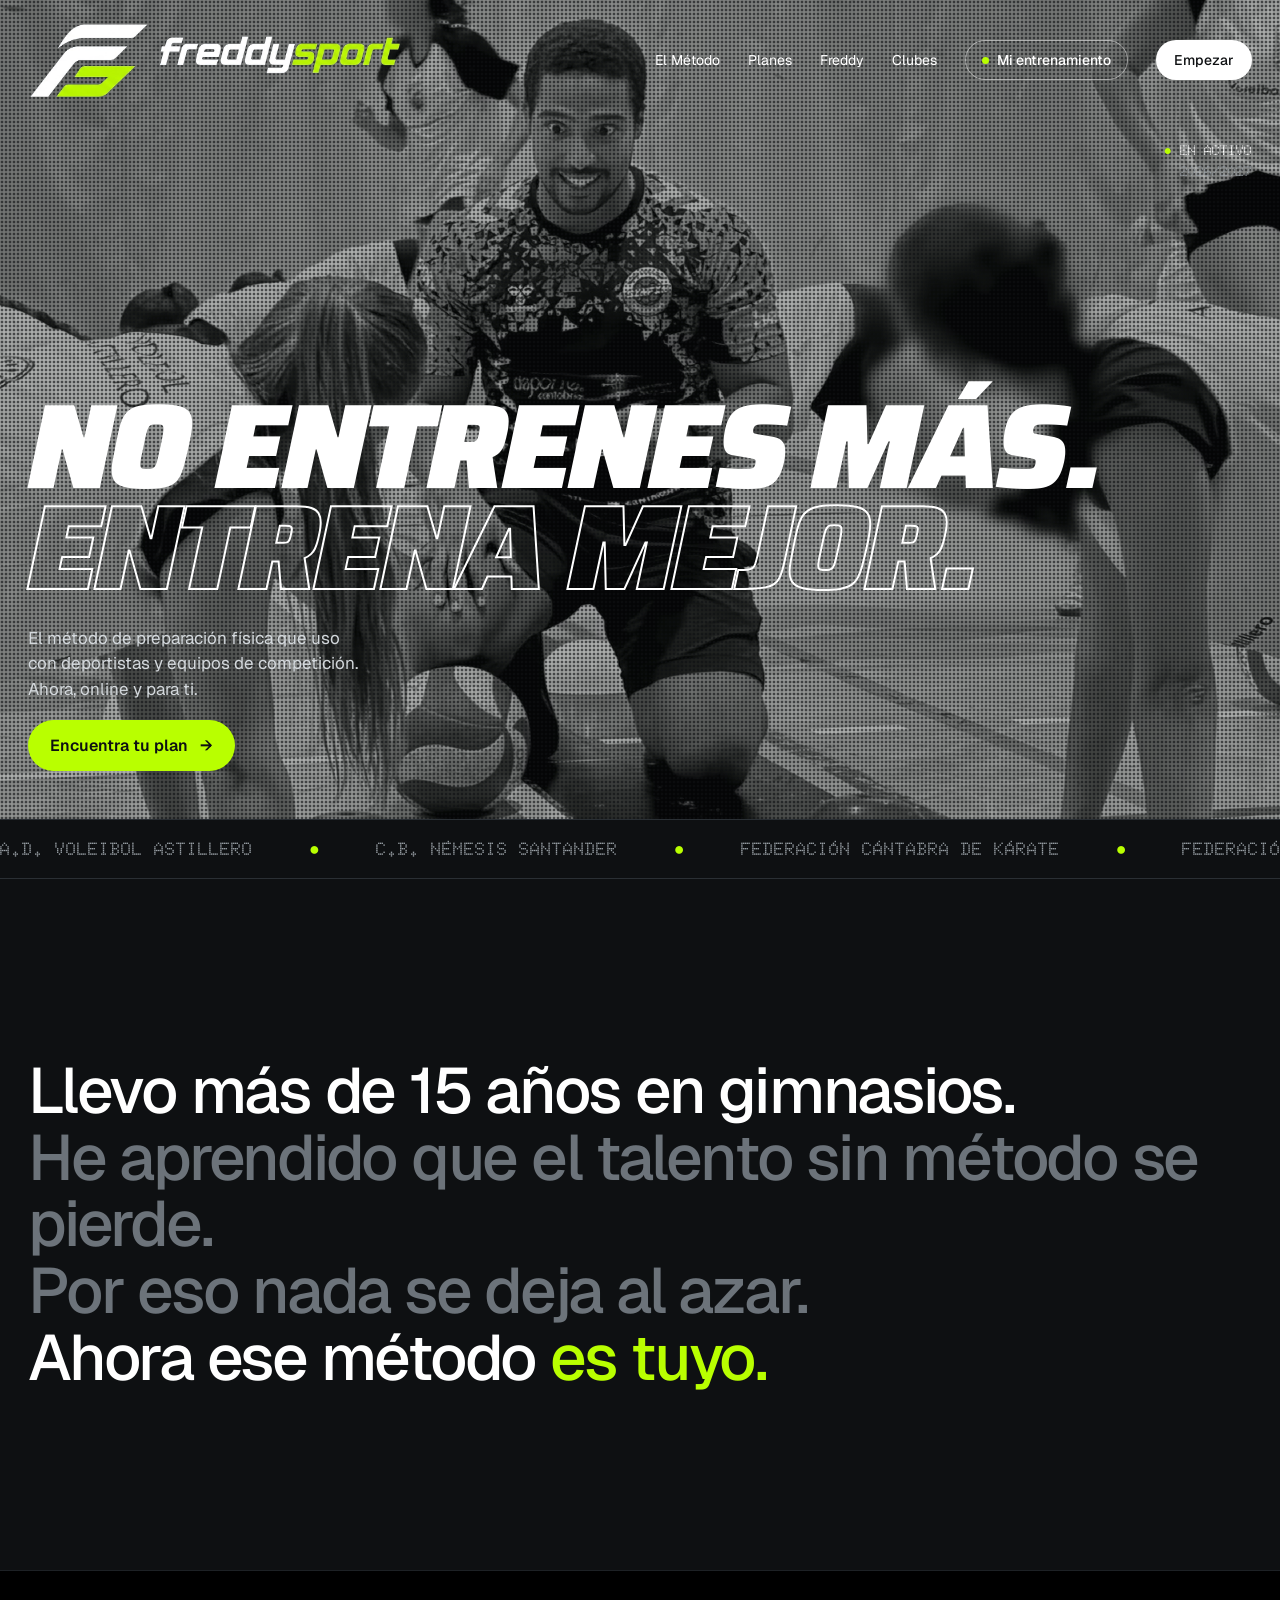
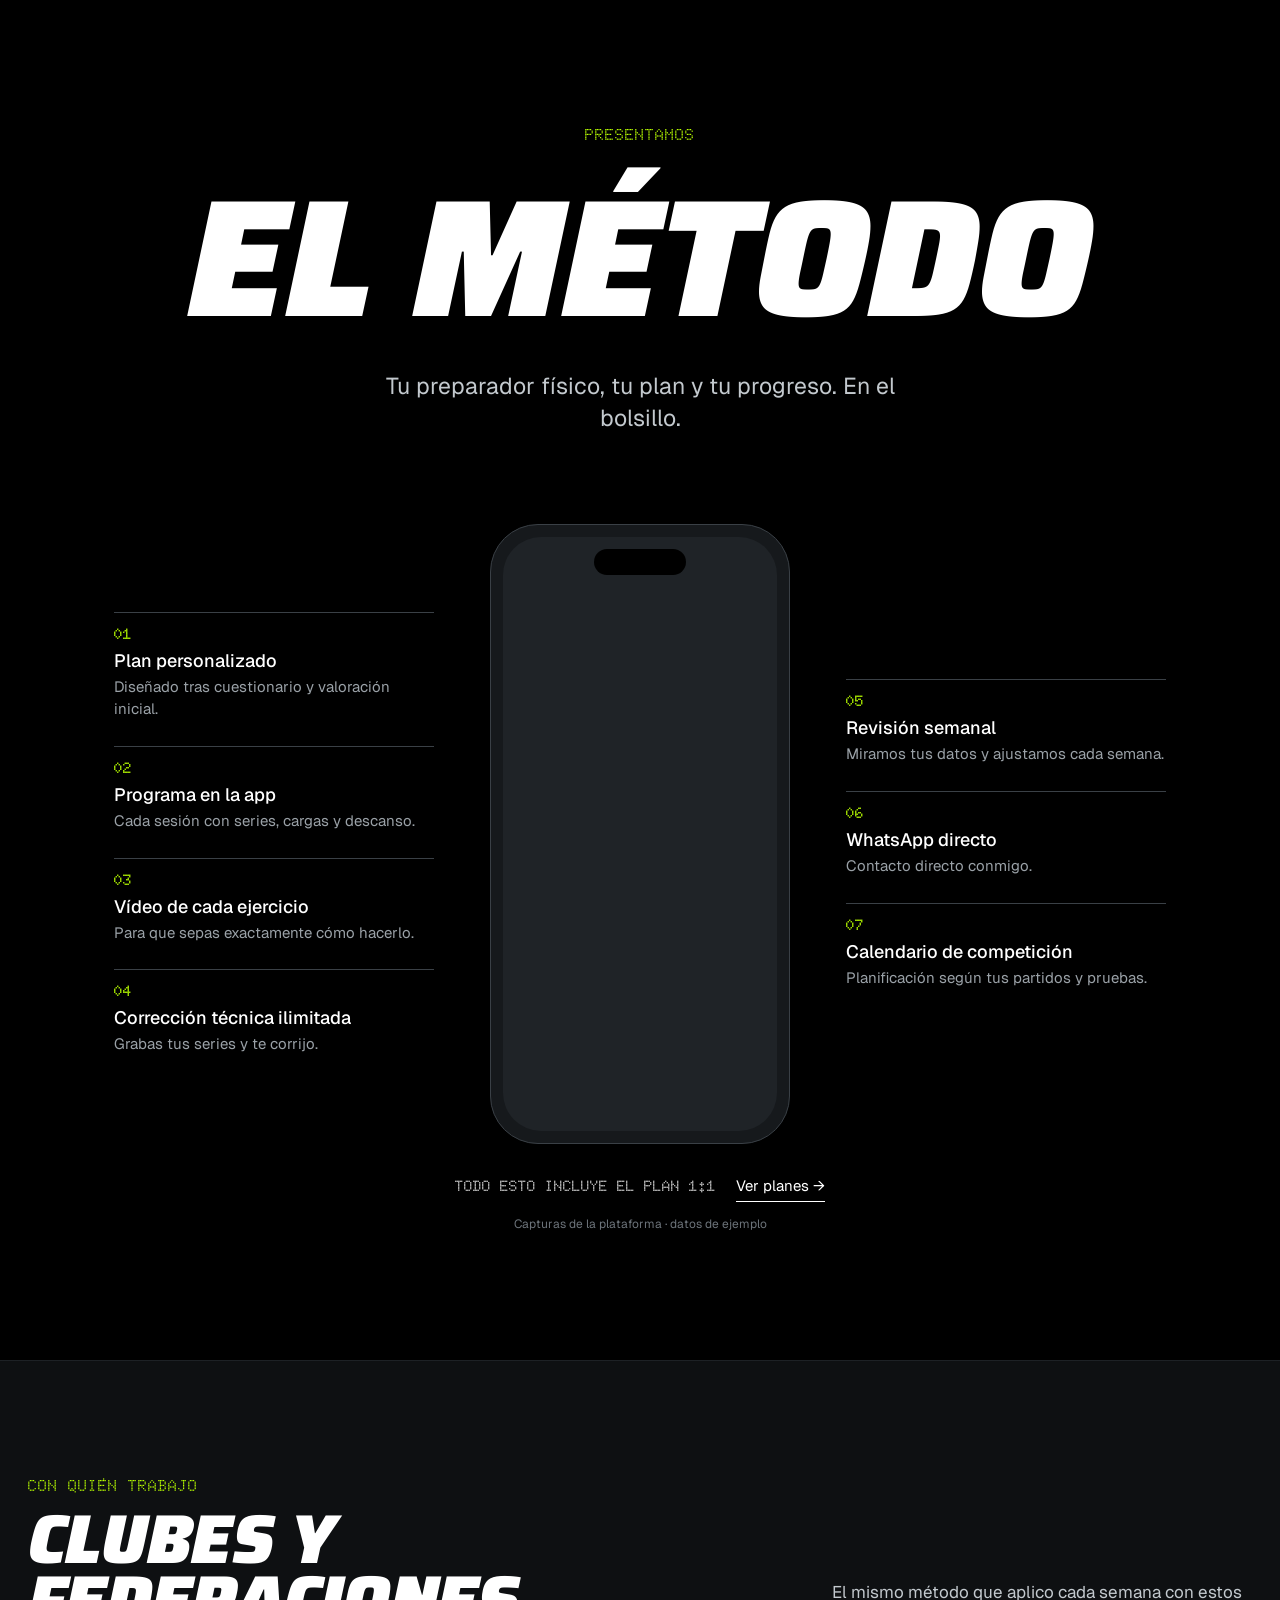
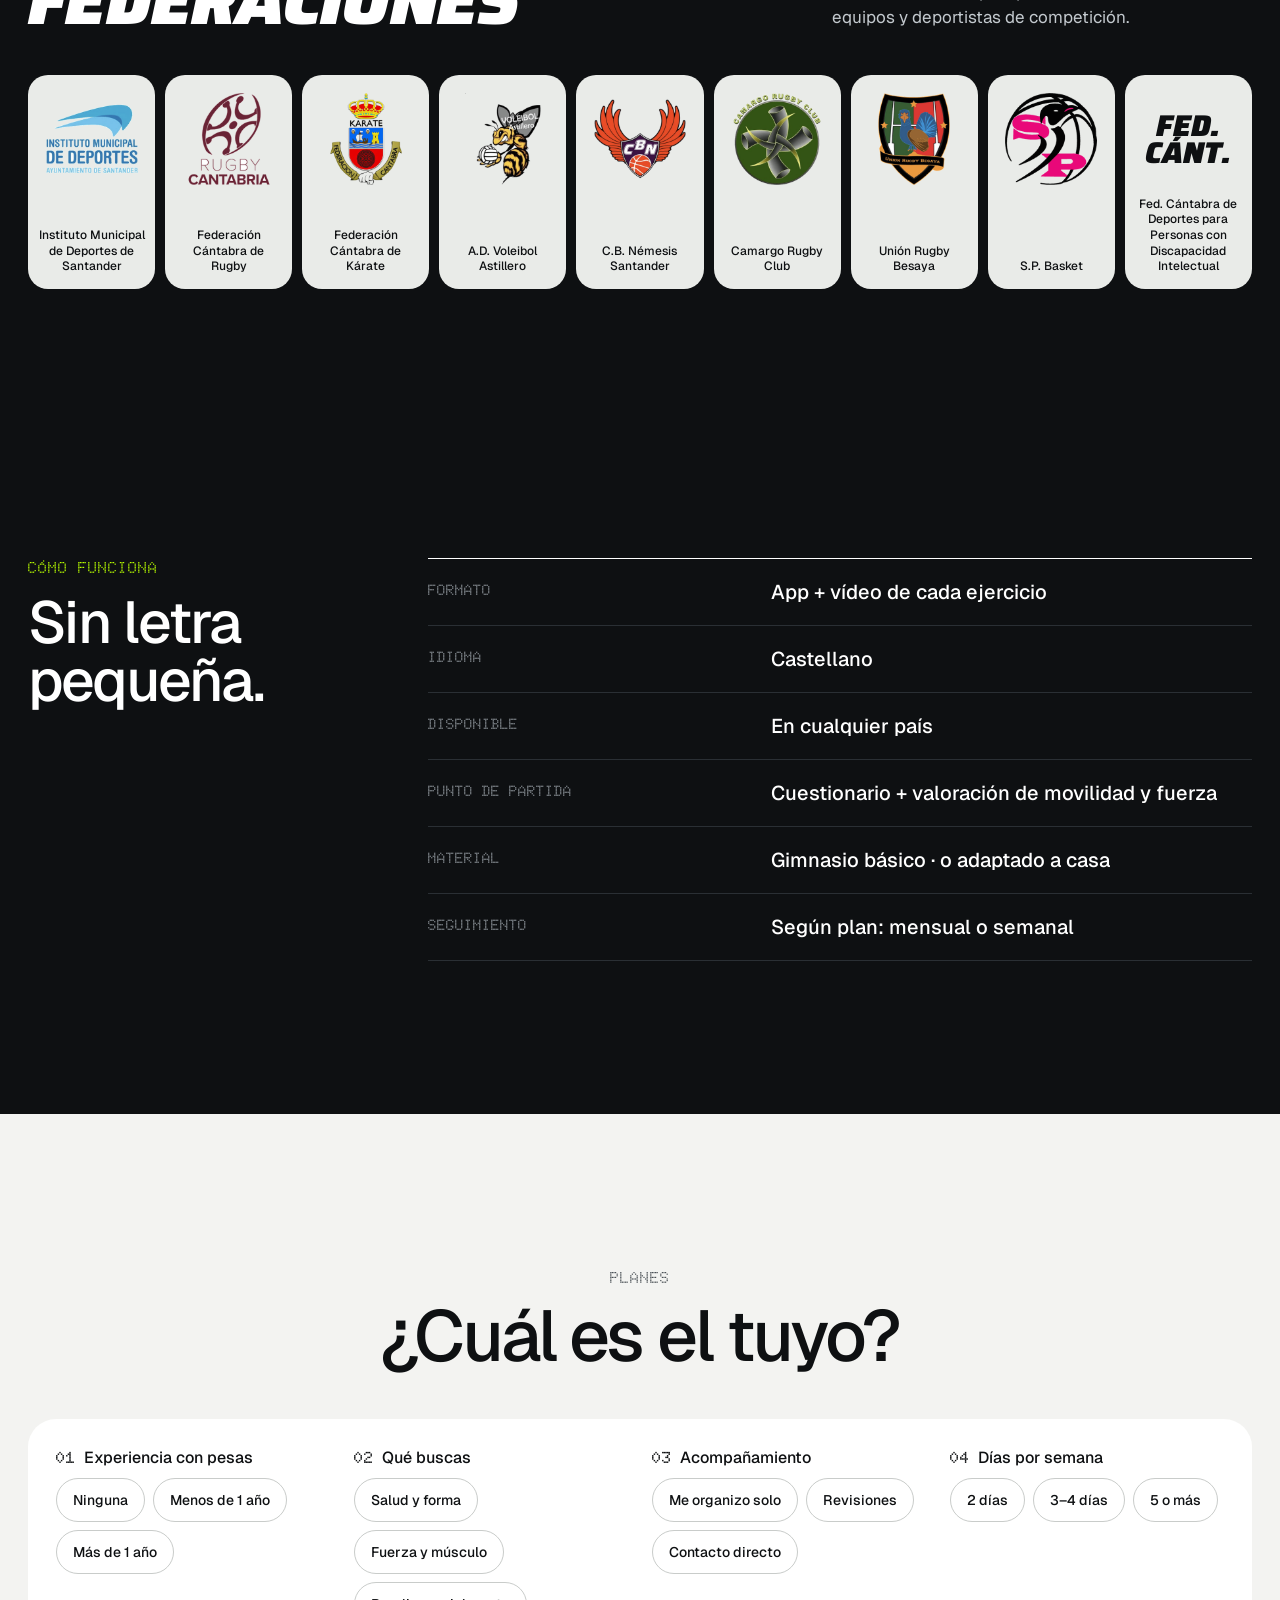
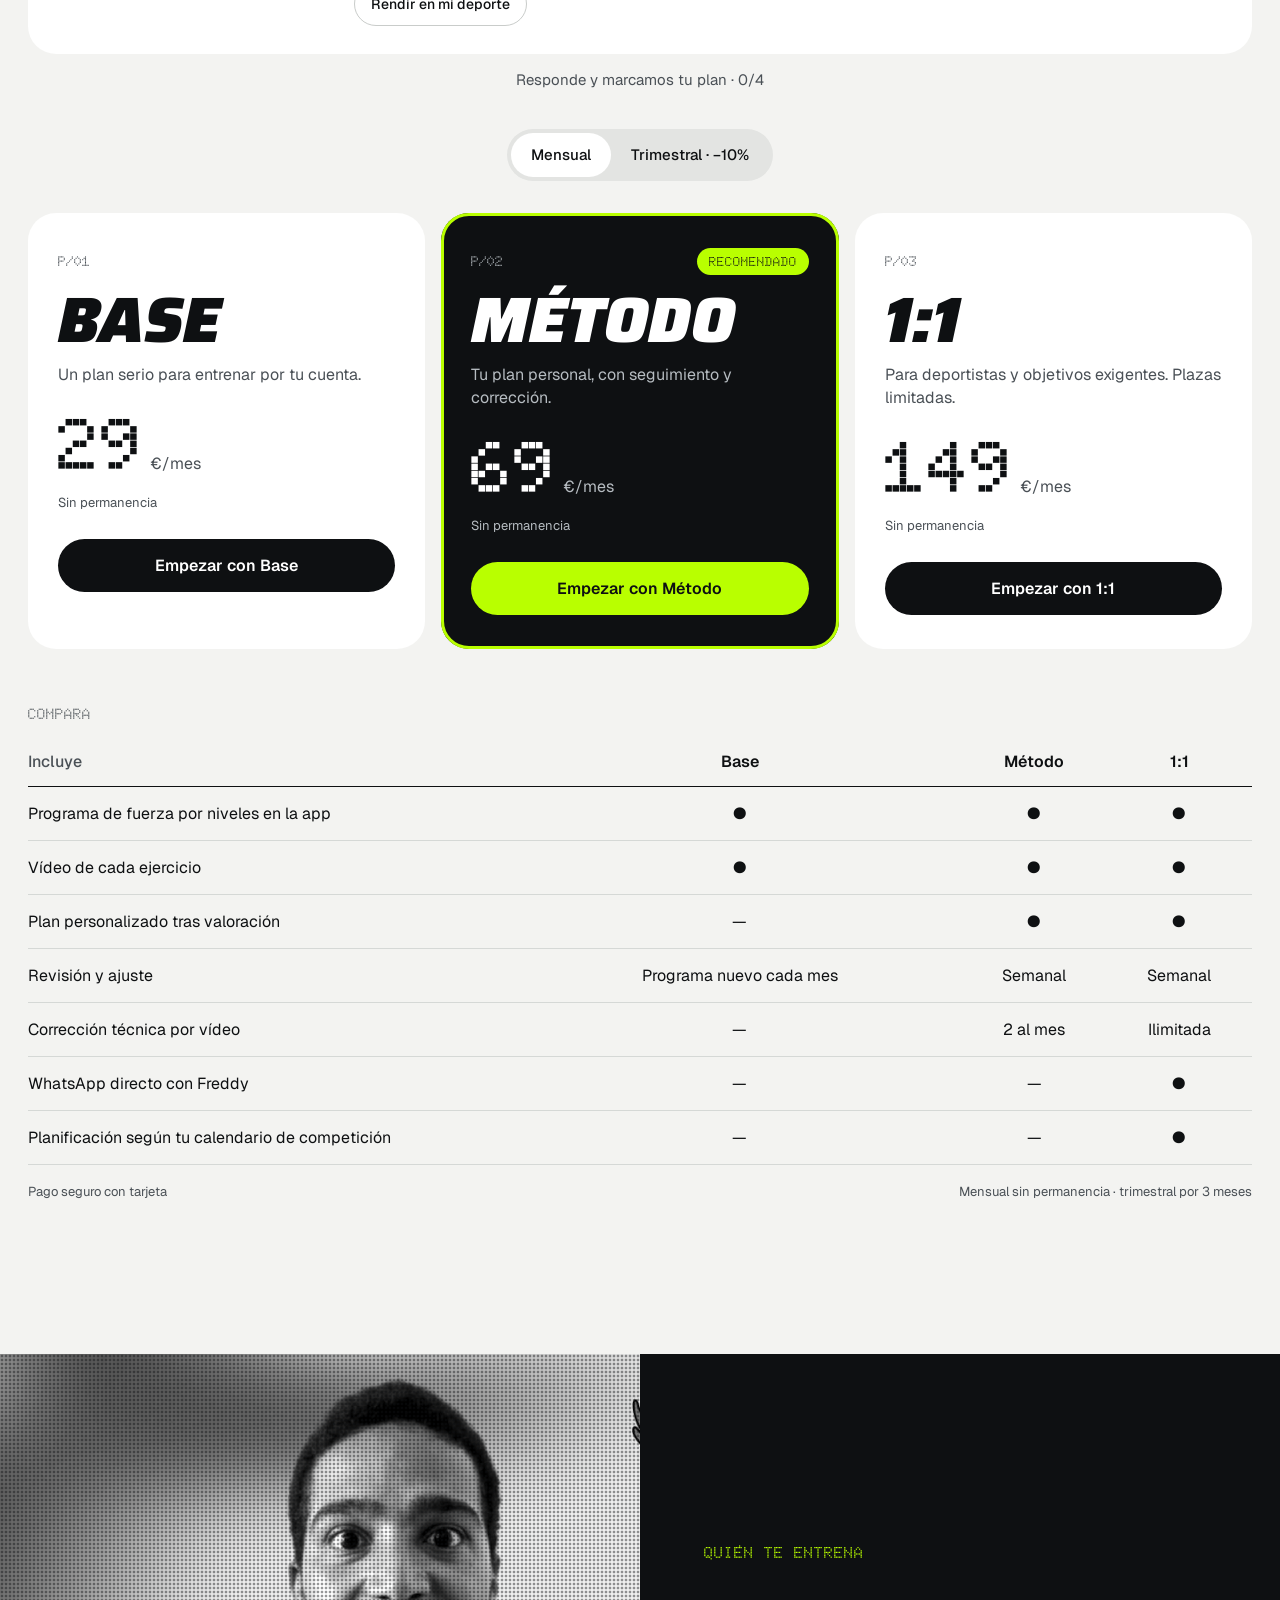
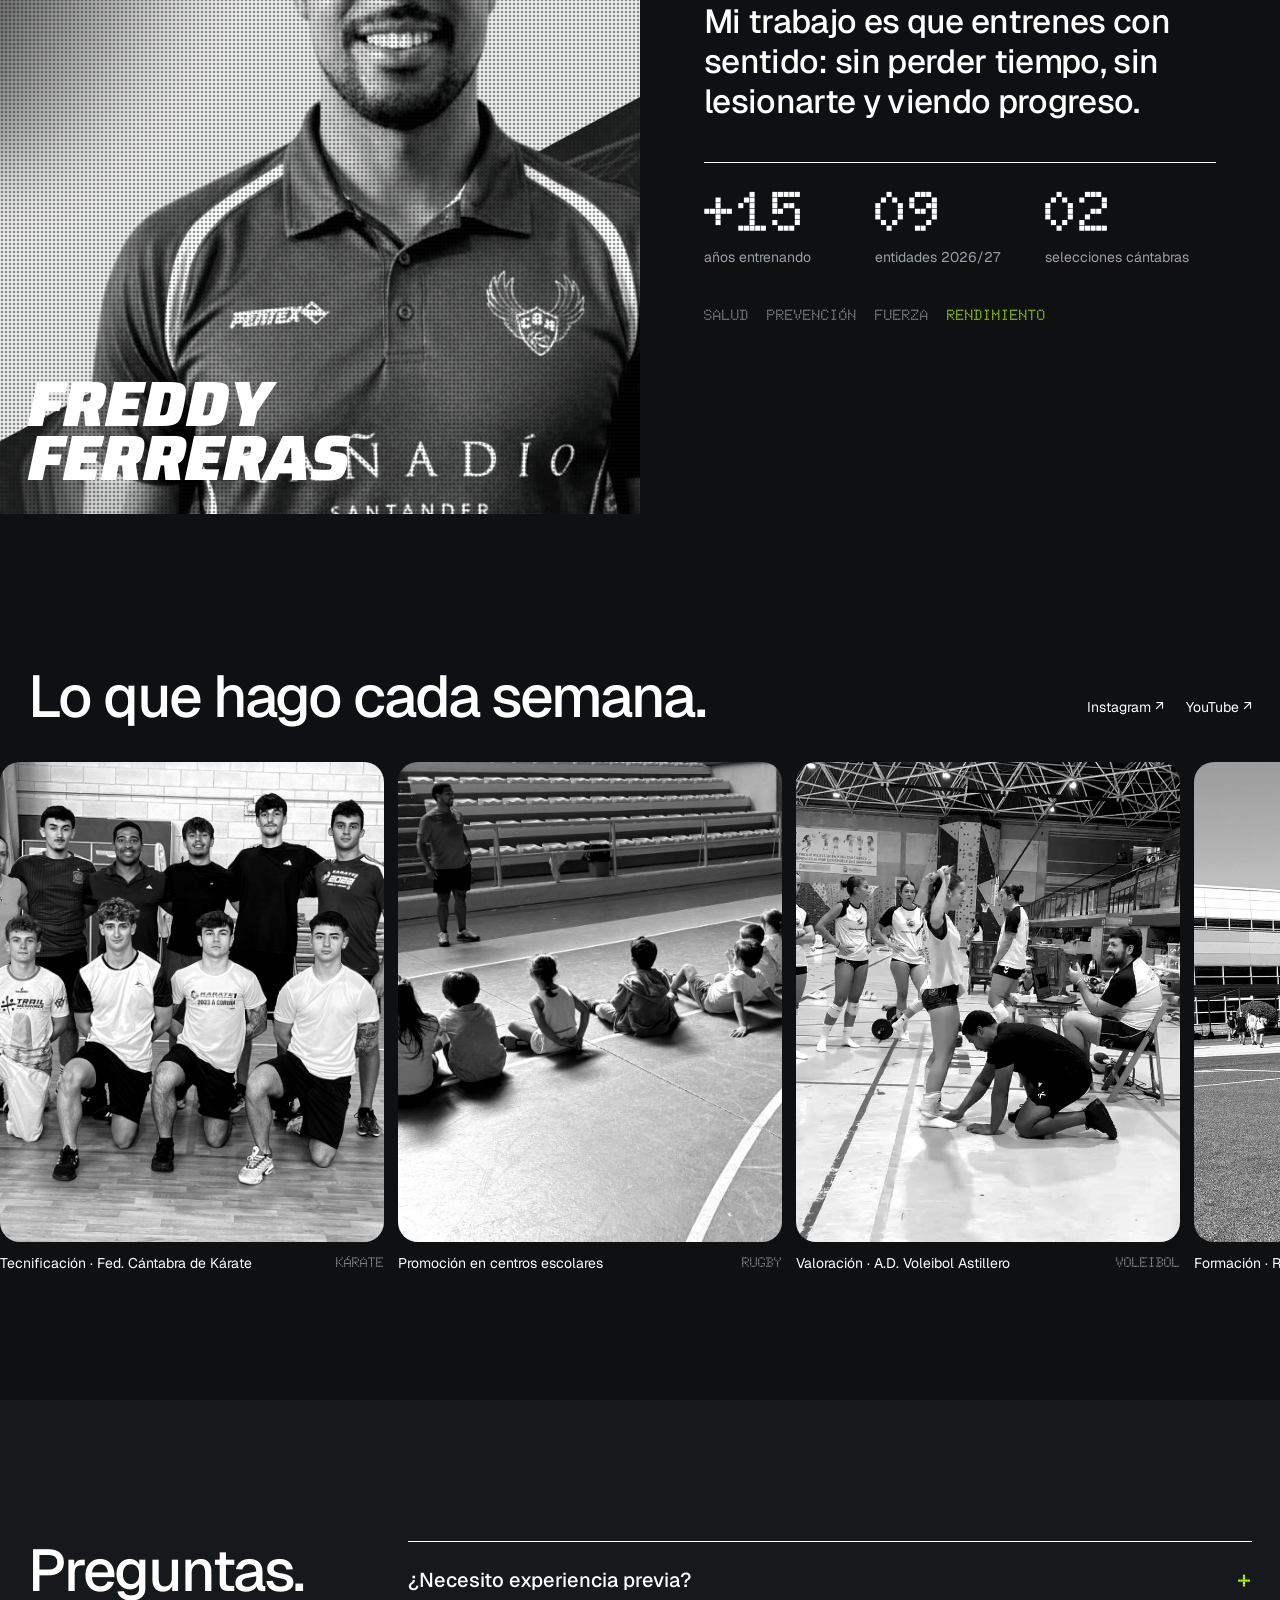
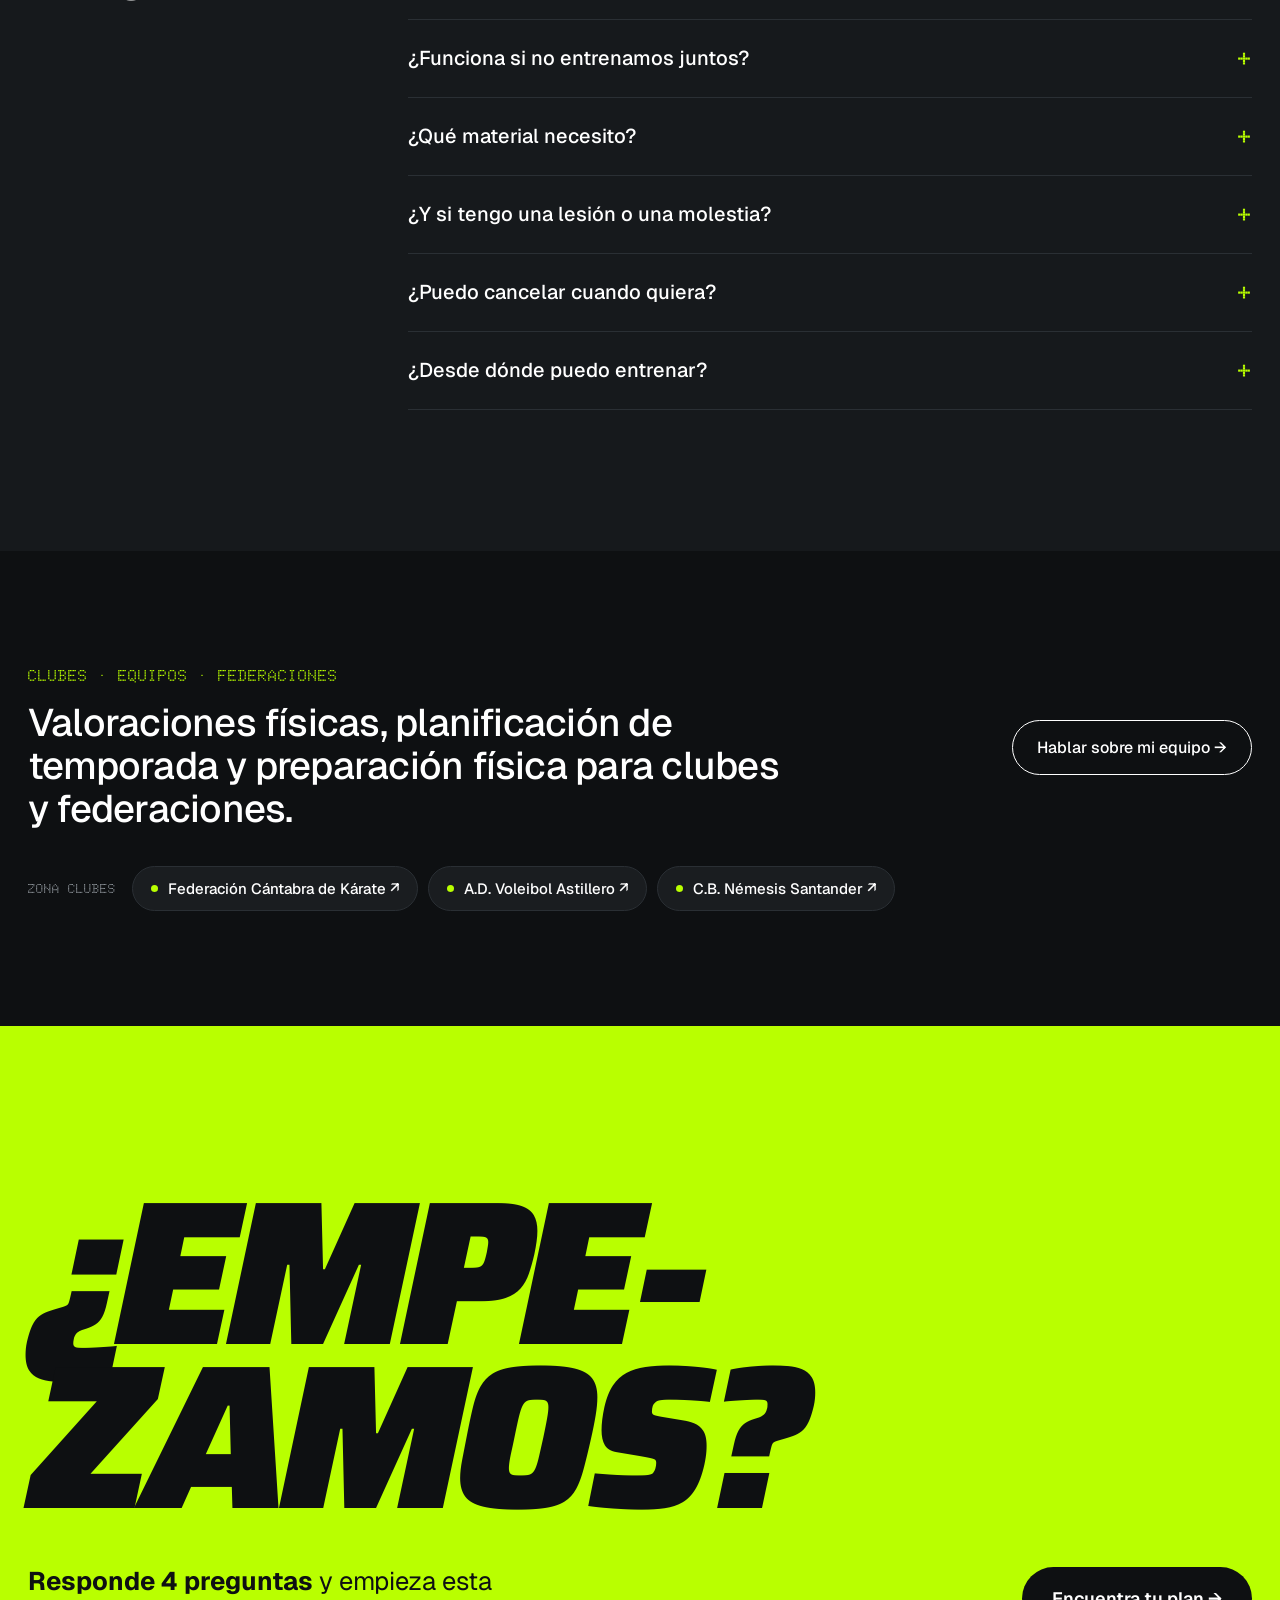
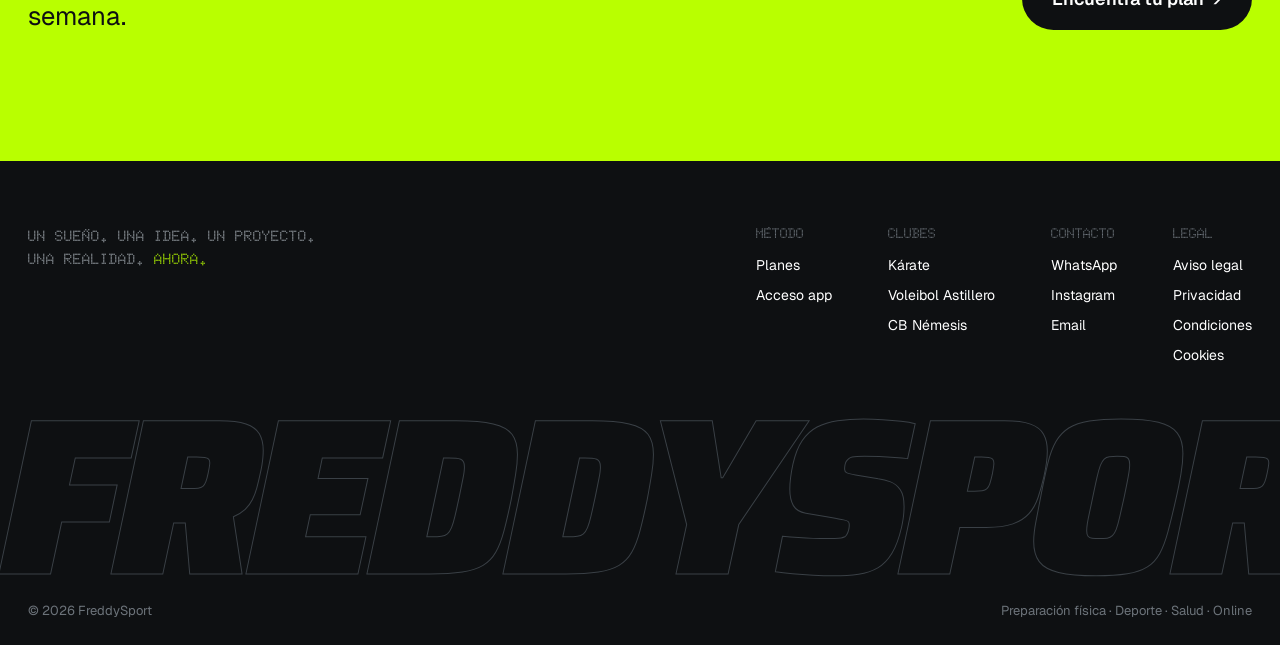
==== index.html @ baa0fe20 "Add files via upload" ====
<!doctype html>
<html lang="es">
<head>
<meta charset="utf-8">
<meta name="viewport" content="width=device-width, initial-scale=1">
<title>FreddySport — No entrenes más. Entrena mejor.</title>
<meta name="description" content="Preparación física con el método que Freddy Ferreras usa con deportistas y equipos de competición. Plan personalizado, vídeo de cada ejercicio y revisión semanal. En castellano, desde cualquier lugar.">
<meta name="theme-color" content="#0e1012">
<link rel="canonical" href="https://freddysport.com/">
<meta property="og:type" content="website">
<meta property="og:title" content="FreddySport — No entrenes más. Entrena mejor.">
<meta property="og:description" content="El método de preparación física que uso con deportistas y equipos de competición. Ahora, para ti.">
<meta property="og:image" content="https://freddysport.com/assets/video/portada.jpg">
<meta property="og:url" content="https://freddysport.com/">
<link rel="icon" type="image/png" href="assets/img/icono.png">
<link rel="apple-touch-icon" href="assets/img/apple-touch-icon.png">
<link rel="preconnect" href="https://fonts.googleapis.com">
<link rel="preconnect" href="https://fonts.gstatic.com" crossorigin>
<link href="https://fonts.googleapis.com/css2?family=Doto:wght@700;900&family=Geist:wght@300;400;500;600&family=Saira:ital,wght@1,800;1,900&display=swap" rel="stylesheet">
<script type="application/ld+json">
{"@context":"https://schema.org","@type":"ProfessionalService","name":"FreddySport","url":"https://freddysport.com/","image":"https://freddysport.com/assets/img/retrato.jpg","description":"Preparación física y entrenamiento de fuerza con seguimiento profesional.","founder":{"@type":"Person","name":"Freddy Ferreras","jobTitle":"Preparador físico"},"areaServed":"Worldwide","availableLanguage":"es","sameAs":["https://www.instagram.com/freddyentrenamiento/","https://www.youtube.com/@Freddyentrenamiento"]}
</script>
<style>
*,*::before,*::after{box-sizing:border-box}
html{scroll-behavior:smooth}
img,video{max-width:100%}
body{margin:0;background:#0e1012}
a{color:#ffffff}a:hover{color:#b9ff00}
.g{font-family:Geist, Helvetica, Arial, sans-serif}
.s{font-family:Saira, Helvetica, Arial, sans-serif;font-style:italic}
.m{font-family:Doto, "Courier New", monospace}
.ht{position:absolute;inset:0;pointer-events:none;background-image:radial-gradient(circle, rgba(14,16,18,0.62) 1.1px, transparent 1.7px);background-size:4px 4px}
.blink{animation:blink 1.2s steps(2) infinite}
@keyframes blink{50%{opacity:0}}
.up{animation:up 1s cubic-bezier(.2,.7,.1,1) both}
.d1{animation-delay:.15s}.d2{animation-delay:.35s}.d3{animation-delay:.6s}
@keyframes up{from{opacity:0;transform:translateY(40px)}to{opacity:1;transform:none}}
.track{display:flex;width:max-content;animation:marq 28s linear infinite}
@keyframes marq{to{transform:translateX(-50%)}}
.appsl{opacity:0;animation:appfade 18s infinite both}@media (min-width:1000px){.escgrid{grid-template-columns:repeat(9,minmax(0,1fr))!important}}
@keyframes appfade{0%{opacity:0}3%{opacity:1}16.6%{opacity:1}19.6%{opacity:0}100%{opacity:0}}@media (prefers-reduced-motion: reduce){.appsl{animation:none}.appsl:first-of-type{opacity:1}}

@supports (animation-timeline: view()){
.rv{animation:rv linear both;animation-timeline:view();animation-range:entry 5% cover 35%}
@keyframes rv{from{opacity:.12;transform:translateY(28px)}to{opacity:1;transform:none}}
}
@media (prefers-reduced-motion: reduce){.up,.track,.rv,.blink{animation:none}}
summary{cursor:pointer;list-style:none}summary::-webkit-details-marker{display:none}
@media (max-width:760px){#inicio header{padding:16px!important}#inicio header img{height:38px!important}#inicio header{flex-wrap:nowrap!important}}
.strip{scrollbar-width:none}.strip::-webkit-scrollbar{display:none}
a:focus-visible,button:focus-visible,summary:focus-visible{outline:2px solid #b9ff00;outline-offset:3px}
.skip{position:absolute;left:12px;top:-60px;z-index:100;background:#b9ff00;color:#0e1012;padding:10px 14px;font-weight:600}
.skip:focus{top:12px}
.mbar{display:none}
@media (max-width:760px){
  .topnav a:not(.cta):not(.app){display:none}
  .topnav .app{padding:9px 13px!important;font-size:13px}
  .topnav .cta{display:none!important}
  .mbar{display:flex;position:fixed;z-index:50;left:12px;right:12px;bottom:14px;height:60px;border-radius:999px;background:#b9ff00;color:#0e1012;align-items:center;justify-content:space-between;padding:0 8px 0 22px;font-weight:600;text-decoration:none;font-family:Geist,Helvetica,Arial,sans-serif;transform:translateY(120px);transition:transform .3s ease}
  .mbar.on{transform:none}
  .mbar span{width:44px;height:44px;border-radius:50%;background:#0e1012;color:#fff;display:flex;align-items:center;justify-content:center}
  footer{padding-bottom:80px}
}
@media (prefers-reduced-motion: reduce){html{scroll-behavior:auto}.mbar{transition:none}}
</style>
</head>
<body>
<a class="skip" href="#metodo">Saltar al contenido</a>
<div class="g" style="background: #0e1012; color: #ffffff; overflow-x: hidden">

<!-- ================= HERO ================= -->
<section id="inicio" style="position: relative; min-height: clamp(700px, 64vw, 980px); overflow: hidden; background: #0e1012">
<video src="assets/video/portada.mp4" poster="assets/video/portada.jpg" autoplay muted loop playsinline aria-label="Freddy entrenando a deportistas de voleibol, baloncesto, rugby y kárate" style="position: absolute; inset: 0; width: 100%; height: 100%; object-fit: cover; object-position: 50% 40%; opacity: 0.66"></video>
<div class="ht" aria-hidden="true"></div>

<header style="position: relative; z-index: 2; max-width: 1360px; margin: 0 auto; padding: 22px 28px; display: flex; flex-wrap: wrap; justify-content: space-between; align-items: center; gap: 12px 28px">
<a href="#inicio" aria-label="FreddySport, inicio"><img src="assets/img/logo.png" alt="FreddySport" style="height: clamp(52px, 6vw, 84px); width: auto; display: block"></a>
<nav class="topnav" aria-label="Principal" style="display: flex; flex-wrap: wrap; align-items: center; gap: 0 28px; font-size: 14px; font-weight: 400">
<a href="#metodo" style="text-decoration: none; padding: 12px 0">El Método</a>
<a href="#planes" style="text-decoration: none; padding: 12px 0">Planes</a>
<a href="#freddy" style="text-decoration: none; padding: 12px 0">Freddy</a>
<a href="#clubes" style="text-decoration: none; padding: 12px 0">Clubes</a>
<a class="app" href="https://script.google.com/macros/s/AKfycbwi4pCS8cFRrwLaAi_SiLF9WZFaj_q6je7Ho7M4Pl6yN7PekbBvx0cI9iVjSFkxoOW5/exec" target="_top" style="text-decoration: none; display: inline-flex; align-items: center; gap: 8px; padding: 10px 16px; border-radius: 999px; border: 1px solid rgba(255,255,255,0.45); color: #ffffff; font-weight: 500"><span style="width: 7px; height: 7px; border-radius: 50%; background: #b9ff00"></span>Mi entrenamiento</a>
<a href="#planes" class="cta" style="background: #ffffff; color: #0e1012; text-decoration: none; font-weight: 500; padding: 11px 18px; border-radius: 999px">Empezar</a>
</nav>
</header>

<div style="position: absolute; z-index: 2; left: 0; right: 0; bottom: 0; max-width: 1360px; margin: 0 auto; padding: 0 28px 40px; display: flex; flex-wrap: wrap; justify-content: space-between; align-items: flex-end; gap: 28px">
<h1 class="s" style="margin: 0; font-weight: 900; font-size: clamp(56px, 9.4vw, 150px); line-height: 0.84; letter-spacing: -0.035em; text-transform: uppercase">
<span class="up" style="display: block">No entrenes más.</span>
<span class="up d1" style="display: block; color: transparent; -webkit-text-stroke: 2px #ffffff">Entrena mejor.</span>
</h1>
<div class="up d2" style="max-width: 330px; display: flex; flex-direction: column; gap: 18px; padding-bottom: 8px">
<p style="margin: 0; font-size: 17px; line-height: 1.5; color: #d3d8dc">El método de preparación física que uso con deportistas y equipos de competición. Ahora, online y para ti.</p>
<a href="#planes" style="align-self: flex-start; display: inline-flex; align-items: center; gap: 12px; background: #b9ff00; color: #0e1012; text-decoration: none; font-weight: 600; font-size: 16px; padding: 15px 22px; border-radius: 999px">Encuentra tu plan <span aria-hidden="true">→</span></a>
</div>
</div>

<div class="m" style="position: absolute; z-index: 2; top: 140px; right: 28px; text-align: right; font-weight: 700; font-size: 14px; line-height: 1.5; color: #ffffff">
<div><span class="blink" style="color: #b9ff00">●</span> EN ACTIVO</div>
<div style="color: #9aa1a7">2026/2027</div>
</div>
</section>

<!-- ================= MARQUEE ================= -->
<div style="border-top: 1px solid #2a2f34; border-bottom: 1px solid #2a2f34; overflow: hidden; padding: 18px 0; background: #0e1012" aria-label="Equipos con los que trabajo">
<div class="track m" style="gap: 56px; font-weight: 700; font-size: 18px; color: #9aa1a7; white-space: nowrap">
<span>A.D. VOLEIBOL ASTILLERO</span><span style="color: #b9ff00">●</span><span>C.B. NÉMESIS SANTANDER</span><span style="color: #b9ff00">●</span><span>FEDERACIÓN CÁNTABRA DE KÁRATE</span><span style="color: #b9ff00">●</span><span>FEDERACIÓN CÁNTABRA DE RUGBY</span><span style="color: #b9ff00">●</span><span>FED. CÁNTABRA DE DEPORTES PARA PERSONAS CON DISCAPACIDAD INTELECTUAL</span><span style="color: #b9ff00">●</span><span>S.P. BASKET</span><span style="color: #b9ff00">●</span><span>INSTITUTO MUNICIPAL DE DEPORTES DE SANTANDER</span><span style="color: #b9ff00">●</span><span>CAMARGO RUGBY CLUB</span><span style="color: #b9ff00">●</span><span>UNIÓN RUGBY BESAYA</span><span style="color: #b9ff00">●</span>
<span aria-hidden="true">A.D. VOLEIBOL ASTILLERO</span><span style="color: #b9ff00" aria-hidden="true">●</span><span aria-hidden="true">C.B. NÉMESIS SANTANDER</span><span style="color: #b9ff00" aria-hidden="true">●</span><span aria-hidden="true">FEDERACIÓN CÁNTABRA DE KÁRATE</span><span style="color: #b9ff00" aria-hidden="true">●</span><span aria-hidden="true">FEDERACIÓN CÁNTABRA DE RUGBY</span><span style="color: #b9ff00" aria-hidden="true">●</span><span aria-hidden="true">FED. CÁNTABRA DE DEPORTES PARA PERSONAS CON DISCAPACIDAD INTELECTUAL</span><span style="color: #b9ff00" aria-hidden="true">●</span><span aria-hidden="true">S.P. BASKET</span><span style="color: #b9ff00" aria-hidden="true">●</span><span aria-hidden="true">INSTITUTO MUNICIPAL DE DEPORTES DE SANTANDER</span><span style="color: #b9ff00" aria-hidden="true">●</span><span aria-hidden="true">CAMARGO RUGBY CLUB</span><span style="color: #b9ff00" aria-hidden="true">●</span><span aria-hidden="true">UNIÓN RUGBY BESAYA</span><span style="color: #b9ff00" aria-hidden="true">●</span>
</div>
</div>

<!-- ================= MANIFIESTO ================= -->
<section style="max-width: 1360px; margin: 0 auto; padding: clamp(110px, 14vw, 220px) 28px">
<p style="margin: 0; max-width: 1180px; font-weight: 500; font-size: clamp(34px, 5vw, 76px); line-height: 1.04; letter-spacing: -0.035em">
<span class="rv" style="display: block">Llevo más de 15 años en gimnasios.</span>
<span class="rv" style="display: block; color: #6c737a">He aprendido que el talento sin método se pierde.</span>
<span class="rv" style="display: block; color: #6c737a">Por eso nada se deja al azar.</span>
<span class="rv" style="display: block">Ahora ese método <span style="color: #b9ff00">es tuyo.</span></span>
</p>
</section>

<!-- ================= PRODUCTO ================= -->
<section id="metodo" style="background: #000000; border-top: 1px solid #1d2125">
<div style="max-width: 1360px; margin: 0 auto; padding: clamp(100px, 12vw, 180px) 28px clamp(80px, 10vw, 140px); text-align: center">
<div class="m" style="font-weight: 700; font-size: 16px; color: #b9ff00">PRESENTAMOS</div>
<h2 class="s" style="margin: 40px 0 0; font-weight: 900; font-size: clamp(72px, 13vw, 210px); line-height: 0.9; letter-spacing: -0.01em; text-transform: uppercase">El Método</h2>
<p style="margin: 36px auto 0; max-width: 560px; font-size: clamp(19px, 1.8vw, 24px); line-height: 1.4; color: #c3c9ce">Tu preparador físico, tu plan y tu progreso. En el bolsillo.</p>

<div style="margin-top: clamp(56px, 7vw, 100px); display: flex; flex-wrap: wrap; justify-content: center; align-items: center; gap: 40px 56px; text-align: left">
<div style="flex: 1 1 240px; min-width: 0; max-width: 320px; display: flex; flex-direction: column; gap: 26px">
<div class="rv" style="border-top: 1px solid #3a4046; padding-top: 12px"><div class="m" style="font-weight: 900; font-size: 15px; color: #b9ff00">01</div><div style="margin-top: 6px; font-weight: 500; font-size: 18px">Plan personalizado</div><div style="margin-top: 4px; font-size: 15px; line-height: 1.45; color: #9aa1a7">Diseñado tras cuestionario y valoración inicial.</div></div>
<div class="rv" style="border-top: 1px solid #3a4046; padding-top: 12px"><div class="m" style="font-weight: 900; font-size: 15px; color: #b9ff00">02</div><div style="margin-top: 6px; font-weight: 500; font-size: 18px">Programa en la app</div><div style="margin-top: 4px; font-size: 15px; line-height: 1.45; color: #9aa1a7">Cada sesión con series, cargas y descanso.</div></div>
<div class="rv" style="border-top: 1px solid #3a4046; padding-top: 12px"><div class="m" style="font-weight: 900; font-size: 15px; color: #b9ff00">03</div><div style="margin-top: 6px; font-weight: 500; font-size: 18px">Vídeo de cada ejercicio</div><div style="margin-top: 4px; font-size: 15px; line-height: 1.45; color: #9aa1a7">Para que sepas exactamente cómo hacerlo.</div></div>
<div class="rv" style="border-top: 1px solid #3a4046; padding-top: 12px"><div class="m" style="font-weight: 900; font-size: 15px; color: #b9ff00">04</div><div style="margin-top: 6px; font-weight: 500; font-size: 18px">Corrección técnica ilimitada</div><div style="margin-top: 4px; font-size: 15px; line-height: 1.45; color: #9aa1a7">Grabas tus series y te corrijo.</div></div>
</div>

<div style="flex: none; position: relative; width: 300px; height: 620px; border-radius: 48px; background: #16191c; border: 1px solid #3a4046; padding: 12px; box-sizing: border-box">
<div style="position: relative; width: 100%; height: 100%; border-radius: 38px; background: #1f2327; overflow: hidden">
<img class="appsl" src="assets/img/app-1-acceso.jpg" alt="Pantalla de acceso" loading="lazy" style="position: absolute; top: 40px; left: 50%; transform: translateX(-50%); height: calc(100% - 40px); width: auto; animation-delay: 0s">
<img class="appsl" src="assets/img/app-2-rutina.jpg" alt="Rutina del día" loading="lazy" style="position: absolute; top: 40px; left: 50%; transform: translateX(-50%); height: calc(100% - 40px); width: auto; animation-delay: 3s">
<img class="appsl" src="assets/img/app-3-ejercicio.jpg" alt="Ejercicio con series y peso sugerido" loading="lazy" style="position: absolute; top: 40px; left: 50%; transform: translateX(-50%); height: calc(100% - 40px); width: auto; animation-delay: 6s">
<img class="appsl" src="assets/img/app-4-focus.jpg" alt="Modo focus" loading="lazy" style="position: absolute; top: 40px; left: 50%; transform: translateX(-50%); height: calc(100% - 40px); width: auto; animation-delay: 9s">
<img class="appsl" src="assets/img/app-5-progreso.jpg" alt="Progreso y récords" loading="lazy" style="position: absolute; top: 40px; left: 50%; transform: translateX(-50%); height: calc(100% - 40px); width: auto; animation-delay: 12s">
<img class="appsl" src="assets/img/app-6-mensajes.jpg" alt="Mensajes con tu coach" loading="lazy" style="position: absolute; top: 40px; left: 50%; transform: translateX(-50%); height: calc(100% - 40px); width: auto; animation-delay: 15s">
<div style="position: absolute; top: 12px; left: 50%; transform: translateX(-50%); width: 92px; height: 26px; border-radius: 999px; background: #000000; z-index: 2; pointer-events: none" aria-hidden="true"></div>
</div>
</div>

<div style="flex: 1 1 240px; min-width: 0; max-width: 320px; display: flex; flex-direction: column; gap: 26px">
<div class="rv" style="border-top: 1px solid #3a4046; padding-top: 12px"><div class="m" style="font-weight: 900; font-size: 15px; color: #b9ff00">05</div><div style="margin-top: 6px; font-weight: 500; font-size: 18px">Revisión semanal</div><div style="margin-top: 4px; font-size: 15px; line-height: 1.45; color: #9aa1a7">Miramos tus datos y ajustamos cada semana.</div></div>
<div class="rv" style="border-top: 1px solid #3a4046; padding-top: 12px"><div class="m" style="font-weight: 900; font-size: 15px; color: #b9ff00">06</div><div style="margin-top: 6px; font-weight: 500; font-size: 18px">WhatsApp directo</div><div style="margin-top: 4px; font-size: 15px; line-height: 1.45; color: #9aa1a7">Contacto directo conmigo.</div></div>
<div class="rv" style="border-top: 1px solid #3a4046; padding-top: 12px"><div class="m" style="font-weight: 900; font-size: 15px; color: #b9ff00">07</div><div style="margin-top: 6px; font-weight: 500; font-size: 18px">Calendario de competición</div><div style="margin-top: 4px; font-size: 15px; line-height: 1.45; color: #9aa1a7">Planificación según tus partidos y pruebas.</div></div>
</div>
</div>
<div style="margin-top: 26px; display: flex; flex-wrap: wrap; justify-content: center; align-items: center; gap: 10px 20px"><span class="m" style="font-weight: 700; font-size: 15px">TODO ESTO INCLUYE EL PLAN 1:1</span><a href="#planes" style="text-decoration: none; font-size: 15px; border-bottom: 1px solid #ffffff; padding: 6px 0">Ver planes →</a></div>
<div style="margin-top: 14px; font-size: 12px; color: #6c737a">Capturas de la plataforma · datos de ejemplo</div>
</div>
</section>

<!-- ================= ESCUDOS: CON QUIÉN TRABAJO ================= -->
<section style="background: #0e1012; border-top: 1px solid #1d2125">
<div style="max-width: 1360px; margin: 0 auto; padding: clamp(80px, 9vw, 120px) 28px">
<div style="display: flex; flex-wrap: wrap; justify-content: space-between; align-items: flex-end; gap: 20px 40px">
<div><div class="m" style="font-weight: 700; font-size: 16px; color: #b9ff00">CON QUIÉN TRABAJO</div>
<h2 class="s" style="margin: 14px 0 0; font-weight: 900; font-size: clamp(44px, 5.4vw, 84px); line-height: 0.88; letter-spacing: -0.01em; text-transform: uppercase">Clubes y<br>federaciones</h2></div>
<p style="margin: 0; max-width: 420px; font-size: 17px; line-height: 1.5; color: #c3c9ce">El mismo método que aplico cada semana con estos equipos y deportistas de competición.</p>
</div>
<div class="escgrid" style="margin-top: 44px; display: grid; grid-template-columns: repeat(auto-fill, minmax(min(100%, 100px), 1fr)); gap: 10px">
<div style="background: #e9ebe8; color: #0e1012; border-radius: 20px; padding: 18px 10px 14px; display: flex; flex-direction: column; align-items: center; justify-content: space-between; gap: 12px; min-height: 180px; text-align: center"><img src="assets/escudos/EMR.png" alt="Escudo de Instituto Municipal de Deportes de Santander" loading="lazy" style="width: min(110px, 86%); aspect-ratio: 1; height: auto; object-fit: contain"><span style="font-size: 12px; font-weight: 500; line-height: 1.3; hyphens: auto">Instituto Municipal de Deportes de Santander</span></div>
<div style="background: #e9ebe8; color: #0e1012; border-radius: 20px; padding: 18px 10px 14px; display: flex; flex-direction: column; align-items: center; justify-content: space-between; gap: 12px; min-height: 180px; text-align: center"><img src="assets/escudos/FCR.png" alt="Escudo de Federación Cántabra de Rugby" loading="lazy" style="width: min(110px, 86%); aspect-ratio: 1; height: auto; object-fit: contain"><span style="font-size: 12px; font-weight: 500; line-height: 1.3; hyphens: auto">Federación Cántabra de Rugby</span></div>
<div style="background: #e9ebe8; color: #0e1012; border-radius: 20px; padding: 18px 10px 14px; display: flex; flex-direction: column; align-items: center; justify-content: space-between; gap: 12px; min-height: 180px; text-align: center"><img src="assets/escudos/FCK.png" alt="Escudo de Federación Cántabra de Kárate" loading="lazy" style="width: min(110px, 86%); aspect-ratio: 1; height: auto; object-fit: contain"><span style="font-size: 12px; font-weight: 500; line-height: 1.3; hyphens: auto">Federación Cántabra de Kárate</span></div>
<div style="background: #e9ebe8; color: #0e1012; border-radius: 20px; padding: 18px 10px 14px; display: flex; flex-direction: column; align-items: center; justify-content: space-between; gap: 12px; min-height: 180px; text-align: center"><img src="assets/escudos/AVA.png" alt="Escudo de A.D. Voleibol Astillero" loading="lazy" style="width: min(110px, 86%); aspect-ratio: 1; height: auto; object-fit: contain"><span style="font-size: 12px; font-weight: 500; line-height: 1.3; hyphens: auto">A.D. Voleibol Astillero</span></div>
<div style="background: #e9ebe8; color: #0e1012; border-radius: 20px; padding: 18px 10px 14px; display: flex; flex-direction: column; align-items: center; justify-content: space-between; gap: 12px; min-height: 180px; text-align: center"><img src="assets/escudos/CBN.png" alt="Escudo de C.B. Némesis Santander" loading="lazy" style="width: min(110px, 86%); aspect-ratio: 1; height: auto; object-fit: contain"><span style="font-size: 12px; font-weight: 500; line-height: 1.3; hyphens: auto">C.B. Némesis Santander</span></div>
<div style="background: #e9ebe8; color: #0e1012; border-radius: 20px; padding: 18px 10px 14px; display: flex; flex-direction: column; align-items: center; justify-content: space-between; gap: 12px; min-height: 180px; text-align: center"><img src="assets/escudos/CRC.png" alt="Escudo de Camargo Rugby Club" loading="lazy" style="width: min(110px, 86%); aspect-ratio: 1; height: auto; object-fit: contain"><span style="font-size: 12px; font-weight: 500; line-height: 1.3; hyphens: auto">Camargo Rugby Club</span></div>
<div style="background: #e9ebe8; color: #0e1012; border-radius: 20px; padding: 18px 10px 14px; display: flex; flex-direction: column; align-items: center; justify-content: space-between; gap: 12px; min-height: 180px; text-align: center"><img src="assets/escudos/URB.png" alt="Escudo de Unión Rugby Besaya" loading="lazy" style="width: min(110px, 86%); aspect-ratio: 1; height: auto; object-fit: contain"><span style="font-size: 12px; font-weight: 500; line-height: 1.3; hyphens: auto">Unión Rugby Besaya</span></div>
<div style="background: #e9ebe8; color: #0e1012; border-radius: 20px; padding: 18px 10px 14px; display: flex; flex-direction: column; align-items: center; justify-content: space-between; gap: 12px; min-height: 180px; text-align: center"><img src="assets/escudos/SPB.png" alt="Escudo de S.P. Basket" loading="lazy" style="width: min(110px, 86%); aspect-ratio: 1; height: auto; object-fit: contain"><span style="font-size: 12px; font-weight: 500; line-height: 1.3; hyphens: auto">S.P. Basket</span></div>
<div style="background: #e9ebe8; color: #0e1012; border-radius: 20px; padding: 18px 10px 14px; display: flex; flex-direction: column; align-items: center; justify-content: space-between; gap: 12px; min-height: 180px; text-align: center"><span class="s" style="width: min(110px, 86%); aspect-ratio: 1; display: flex; align-items: center; justify-content: center; font-weight: 900; font-size: 30px; line-height: 0.9; text-transform: uppercase">Fed.<br>Cánt.</span><span style="font-size: 12px; font-weight: 500; line-height: 1.3; hyphens: auto">Fed. Cántabra de Deportes para Personas con Discapacidad Intelectual</span></div>
</div>
</div>
</section>

<!-- ================= FICHA TÉCNICA ================= -->
<section style="max-width: 1360px; margin: 0 auto; padding: clamp(100px, 12vw, 170px) 28px; display: flex; flex-wrap: wrap; gap: 40px 80px">
<div style="flex: 1 1 320px; min-width: 0">
<div class="m" style="font-weight: 700; font-size: 16px; color: #b9ff00">CÓMO FUNCIONA</div>
<h2 style="margin: 16px 0 0; font-weight: 500; font-size: clamp(40px, 4.6vw, 68px); line-height: 1; letter-spacing: -0.035em">Sin letra pequeña.</h2>
</div>
<dl style="flex: 999 1 600px; min-width: 0; margin: 0; display: grid; grid-template-columns: minmax(0, 1fr) minmax(0, 1.4fr); border-top: 1px solid #ffffff">
<dt class="m" style="padding: 22px 16px 22px 0; border-bottom: 1px solid #2a2f34; font-weight: 700; font-size: 15px; color: #9aa1a7">FORMATO</dt>
<dd style="margin: 0; padding: 20px 0; border-bottom: 1px solid #2a2f34; font-weight: 500; font-size: 20px">App + vídeo de cada ejercicio</dd>
<dt class="m" style="padding: 22px 16px 22px 0; border-bottom: 1px solid #2a2f34; font-weight: 700; font-size: 15px; color: #9aa1a7">IDIOMA</dt>
<dd style="margin: 0; padding: 20px 0; border-bottom: 1px solid #2a2f34; font-weight: 500; font-size: 20px">Castellano</dd>
<dt class="m" style="padding: 22px 16px 22px 0; border-bottom: 1px solid #2a2f34; font-weight: 700; font-size: 15px; color: #9aa1a7">DISPONIBLE</dt>
<dd style="margin: 0; padding: 20px 0; border-bottom: 1px solid #2a2f34; font-weight: 500; font-size: 20px">En cualquier país</dd>
<dt class="m" style="padding: 22px 16px 22px 0; border-bottom: 1px solid #2a2f34; font-weight: 700; font-size: 15px; color: #9aa1a7">PUNTO DE PARTIDA</dt>
<dd style="margin: 0; padding: 20px 0; border-bottom: 1px solid #2a2f34; font-weight: 500; font-size: 20px">Cuestionario + valoración de movilidad y fuerza</dd>
<dt class="m" style="padding: 22px 16px 22px 0; border-bottom: 1px solid #2a2f34; font-weight: 700; font-size: 15px; color: #9aa1a7">MATERIAL</dt>
<dd style="margin: 0; padding: 20px 0; border-bottom: 1px solid #2a2f34; font-weight: 500; font-size: 20px">Gimnasio básico · o adaptado a casa</dd>
<dt class="m" style="padding: 22px 16px 22px 0; border-bottom: 1px solid #2a2f34; font-weight: 700; font-size: 15px; color: #9aa1a7">SEGUIMIENTO</dt>
<dd style="margin: 0; padding: 20px 0; border-bottom: 1px solid #2a2f34; font-weight: 500; font-size: 20px">Según plan: mensual o semanal</dd>
</dl>
</section>

<!-- ================= PLANES + TEST ================= -->
<section id="planes" style="background: #f3f3f1; color: #0e1012">
<div style="max-width: 1360px; margin: 0 auto; padding: clamp(100px, 12vw, 170px) 28px">
<div style="text-align: center">
<div class="m" style="font-weight: 700; font-size: 16px; color: #4a5056">PLANES</div>
<h2 style="margin: 14px 0 0; font-weight: 500; font-size: clamp(44px, 5.6vw, 84px); line-height: 0.98; letter-spacing: -0.04em">¿Cuál es el tuyo?</h2>
</div>

<div id="quiz" style="margin: 48px auto 0; max-width: 1240px; background: #ffffff; border-radius: 28px; padding: 28px; display: grid; grid-template-columns: repeat(auto-fit, minmax(min(100%, 260px), 1fr)); gap: 24px">
<!-- preguntas: las pinta el script -->
</div>
<p id="quiz-msg" aria-live="polite" style="margin: 16px 0 0; text-align: center; font-size: 15px; color: #4a5056">Responde y marcamos tu plan · 0/4</p>

<div style="margin-top: 40px; display: flex; justify-content: center">
<div role="group" aria-label="Periodo de pago" style="display: inline-flex; background: #e3e4e2; border-radius: 999px; padding: 4px">
<button type="button" id="bill-mes" aria-pressed="true" style="font-family: Geist, Helvetica, Arial, sans-serif; font-weight: 500; font-size: 15px; padding: 0 20px; min-height: 44px; border: 0; border-radius: 999px; cursor: pointer; background: #ffffff; color: #0e1012">Mensual</button>
<button type="button" id="bill-tri" aria-pressed="false" style="font-family: Geist, Helvetica, Arial, sans-serif; font-weight: 500; font-size: 15px; padding: 0 20px; min-height: 44px; border: 0; border-radius: 999px; cursor: pointer; background: transparent; color: #0e1012">Trimestral · −10%</button>
</div>
</div>

<div id="plans" style="margin-top: 32px; display: grid; grid-template-columns: repeat(auto-fit, minmax(min(100%, 320px), 1fr)); gap: 16px">
<!-- planes: los pinta el script -->
</div>

<div style="margin-top: 56px; overflow-x: auto">
<table style="width: 100%; min-width: 760px; border-collapse: collapse; font-size: 16px">
<caption class="m" style="text-align: left; font-weight: 700; font-size: 15px; color: #4a5056; padding-bottom: 14px">COMPARA</caption>
<thead><tr>
<th scope="col" style="text-align: left; padding: 14px 0; border-bottom: 1px solid #0e1012; font-weight: 500; color: #4a5056; width: 40%">Incluye</th>
<th scope="col" style="text-align: center; padding: 14px 0; border-bottom: 1px solid #0e1012; font-weight: 600">Base</th>
<th scope="col" style="text-align: center; padding: 14px 0; border-bottom: 1px solid #0e1012; font-weight: 600">Método</th>
<th scope="col" style="text-align: center; padding: 14px 0; border-bottom: 1px solid #0e1012; font-weight: 600">1:1</th>
</tr></thead>
<tbody>
<tr>
<th scope="row" style="text-align: left; padding: 16px 0; border-bottom: 1px solid #d5d8d6; font-weight: 400">Programa de fuerza por niveles en la app</th>
<td style="text-align: center; padding: 16px 0; border-bottom: 1px solid #d5d8d6">●</td>
<td style="text-align: center; padding: 16px 0; border-bottom: 1px solid #d5d8d6">●</td>
<td style="text-align: center; padding: 16px 0; border-bottom: 1px solid #d5d8d6">●</td>
</tr>
<tr>
<th scope="row" style="text-align: left; padding: 16px 0; border-bottom: 1px solid #d5d8d6; font-weight: 400">Vídeo de cada ejercicio</th>
<td style="text-align: center; padding: 16px 0; border-bottom: 1px solid #d5d8d6">●</td>
<td style="text-align: center; padding: 16px 0; border-bottom: 1px solid #d5d8d6">●</td>
<td style="text-align: center; padding: 16px 0; border-bottom: 1px solid #d5d8d6">●</td>
</tr>
<tr>
<th scope="row" style="text-align: left; padding: 16px 0; border-bottom: 1px solid #d5d8d6; font-weight: 400">Plan personalizado tras valoración</th>
<td style="text-align: center; padding: 16px 0; border-bottom: 1px solid #d5d8d6">—</td>
<td style="text-align: center; padding: 16px 0; border-bottom: 1px solid #d5d8d6">●</td>
<td style="text-align: center; padding: 16px 0; border-bottom: 1px solid #d5d8d6">●</td>
</tr>
<tr>
<th scope="row" style="text-align: left; padding: 16px 0; border-bottom: 1px solid #d5d8d6; font-weight: 400">Revisión y ajuste</th>
<td style="text-align: center; padding: 16px 0; border-bottom: 1px solid #d5d8d6">Programa nuevo cada mes</td>
<td style="text-align: center; padding: 16px 0; border-bottom: 1px solid #d5d8d6">Semanal</td>
<td style="text-align: center; padding: 16px 0; border-bottom: 1px solid #d5d8d6">Semanal</td>
</tr>
<tr>
<th scope="row" style="text-align: left; padding: 16px 0; border-bottom: 1px solid #d5d8d6; font-weight: 400">Corrección técnica por vídeo</th>
<td style="text-align: center; padding: 16px 0; border-bottom: 1px solid #d5d8d6">—</td>
<td style="text-align: center; padding: 16px 0; border-bottom: 1px solid #d5d8d6">2 al mes</td>
<td style="text-align: center; padding: 16px 0; border-bottom: 1px solid #d5d8d6">Ilimitada</td>
</tr>
<tr>
<th scope="row" style="text-align: left; padding: 16px 0; border-bottom: 1px solid #d5d8d6; font-weight: 400">WhatsApp directo con Freddy</th>
<td style="text-align: center; padding: 16px 0; border-bottom: 1px solid #d5d8d6">—</td>
<td style="text-align: center; padding: 16px 0; border-bottom: 1px solid #d5d8d6">—</td>
<td style="text-align: center; padding: 16px 0; border-bottom: 1px solid #d5d8d6">●</td>
</tr>
<tr>
<th scope="row" style="text-align: left; padding: 16px 0; border-bottom: 1px solid #d5d8d6; font-weight: 400">Planificación según tu calendario de competición</th>
<td style="text-align: center; padding: 16px 0; border-bottom: 1px solid #d5d8d6">—</td>
<td style="text-align: center; padding: 16px 0; border-bottom: 1px solid #d5d8d6">—</td>
<td style="text-align: center; padding: 16px 0; border-bottom: 1px solid #d5d8d6">●</td>
</tr>
</tbody>
</table>
</div>
<div style="margin-top: 18px; display: flex; flex-wrap: wrap; justify-content: space-between; gap: 8px; font-size: 13px; color: #4a5056"><span>Pago seguro con tarjeta</span><span>Mensual sin permanencia · trimestral por 3 meses</span></div>
</div>
</section>

<!-- ================= FREDDY ================= -->
<section id="freddy" style="background: #0e1012; display: flex; flex-wrap: wrap">
<div style="flex: 1 1 480px; min-width: 0; position: relative; min-height: 760px; overflow: hidden; background: #000000">
<img src="assets/img/retrato.jpg" alt="Freddy Ferreras, preparador físico" style="position: absolute; inset: 0; width: 100%; height: 100%; object-fit: cover; object-position: 50% 12%">
<div class="ht" aria-hidden="true" style="opacity: 0.7"></div>
<div class="s" style="position: absolute; left: 28px; bottom: 28px; font-weight: 900; font-size: clamp(48px, 5vw, 80px); line-height: 0.85; text-transform: uppercase">Freddy<br>Ferreras</div>
</div>
<div style="flex: 1 1 480px; min-width: 0; padding: clamp(56px, 7vw, 110px) clamp(28px, 5vw, 80px); display: flex; flex-direction: column; justify-content: center; gap: 40px">
<div class="m" style="font-weight: 700; font-size: 16px; color: #b9ff00">QUIÉN TE ENTRENA</div>
<p style="margin: 0; font-weight: 500; font-size: clamp(26px, 2.6vw, 38px); line-height: 1.2; letter-spacing: -0.02em">Mi trabajo es que entrenes con sentido: sin perder tiempo, sin lesionarte y viendo progreso.</p>
<div style="display: grid; grid-template-columns: repeat(3, minmax(0, 1fr)); border-top: 1px solid #ffffff">
<div style="padding: 20px 12px 0 0"><div class="m" style="font-weight: 900; font-size: clamp(44px, 4.4vw, 68px); line-height: 1">+15</div><div style="font-size: 14px; color: #9aa1a7; margin-top: 8px">años entrenando</div></div>
<div style="padding: 20px 12px 0 0"><div class="m" style="font-weight: 900; font-size: clamp(44px, 4.4vw, 68px); line-height: 1">09</div><div style="font-size: 14px; color: #9aa1a7; margin-top: 8px">entidades 2026/27</div></div>
<div style="padding: 20px 0 0 0"><div class="m" style="font-weight: 900; font-size: clamp(44px, 4.4vw, 68px); line-height: 1">02</div><div style="font-size: 14px; color: #9aa1a7; margin-top: 8px">selecciones cántabras</div></div>
</div>
<div class="m" style="display: flex; flex-wrap: wrap; gap: 6px 18px; font-weight: 700; font-size: 15px; color: #9aa1a7">
<span>SALUD</span><span>PREVENCIÓN</span><span>FUERZA</span><span style="color: #b9ff00">RENDIMIENTO</span>
</div>
</div>
</section>

<!-- ================= DESDE EL TERRENO (galería horizontal) ================= -->
<section style="padding: clamp(100px, 12vw, 160px) 0 clamp(80px, 10vw, 130px)">
<div style="max-width: 1360px; margin: 0 auto; padding: 0 28px 36px; display: flex; flex-wrap: wrap; justify-content: space-between; align-items: flex-end; gap: 16px">
<h2 style="margin: 0; font-weight: 500; font-size: clamp(40px, 4.6vw, 68px); line-height: 1; letter-spacing: -0.035em">Lo que hago cada semana.</h2>
<div style="display: flex; gap: 22px; font-size: 14px"><a href="https://www.instagram.com/freddyentrenamiento/" style="text-decoration: none; padding: 10px 0">Instagram ↗</a><a href="https://www.youtube.com/@Freddyentrenamiento" style="text-decoration: none; padding: 10px 0">YouTube ↗</a></div>
</div>
<div class="strip" style="display: flex; gap: 14px; overflow-x: auto; scroll-snap-type: x mandatory; padding: 0 28px">
<figure style="margin: 0; flex: none; width: clamp(260px, 30vw, 420px); scroll-snap-align: start">
<div style="position: relative; aspect-ratio: 4 / 5; overflow: hidden; border-radius: 20px; background: #16191c">
<img src="assets/img/karate-tecnificacion.jpg" alt="Grupo de tecnificación de kárate" style="width: 100%; height: 100%; object-fit: cover; object-position: 50% 40%; display: block">
</div>
<figcaption style="margin-top: 12px; display: flex; justify-content: space-between; gap: 12px; font-size: 14px"><span>Tecnificación · Fed. Cántabra de Kárate</span><span class="m" style="font-weight: 700; color: #9aa1a7">KÁRATE</span></figcaption>
</figure>
<figure style="margin: 0; flex: none; width: clamp(260px, 30vw, 420px); scroll-snap-align: start">
<div style="position: relative; aspect-ratio: 4 / 5; overflow: hidden; border-radius: 20px; background: #16191c">
<img src="assets/img/rugby-escolar.jpg" alt="Promoción del rugby en un centro escolar" style="width: 100%; height: 100%; object-fit: cover; object-position: 30% 50%; display: block">
</div>
<figcaption style="margin-top: 12px; display: flex; justify-content: space-between; gap: 12px; font-size: 14px"><span>Promoción en centros escolares</span><span class="m" style="font-weight: 700; color: #9aa1a7">RUGBY</span></figcaption>
</figure>
<figure style="margin: 0; flex: none; width: clamp(260px, 30vw, 420px); scroll-snap-align: start">
<div style="position: relative; aspect-ratio: 4 / 5; overflow: hidden; border-radius: 20px; background: #16191c">
<img src="assets/img/eval_6.jpg" alt="Valoración física en voleibol" style="width: 100%; height: 100%; object-fit: cover; object-position: 50% 55%; display: block">
</div>
<figcaption style="margin-top: 12px; display: flex; justify-content: space-between; gap: 12px; font-size: 14px"><span>Valoración · A.D. Voleibol Astillero</span><span class="m" style="font-weight: 700; color: #9aa1a7">VOLEIBOL</span></figcaption>
</figure>
<figure style="margin: 0; flex: none; width: clamp(260px, 30vw, 420px); scroll-snap-align: start">
<div style="position: relative; aspect-ratio: 4 / 5; overflow: hidden; border-radius: 20px; background: #16191c">
<img src="assets/img/rugby-staff.jpg" alt="Freddy con técnicos de rugby" style="width: 100%; height: 100%; object-fit: cover; object-position: 50% 40%; display: block">
</div>
<figcaption style="margin-top: 12px; display: flex; justify-content: space-between; gap: 12px; font-size: 14px"><span>Formación · Rugby</span><span class="m" style="font-weight: 700; color: #9aa1a7">RUGBY</span></figcaption>
</figure>
<figure style="margin: 0; flex: none; width: clamp(260px, 30vw, 420px); scroll-snap-align: start">
<div style="position: relative; aspect-ratio: 4 / 5; overflow: hidden; border-radius: 20px; background: #16191c">
<img src="assets/img/karate-grupo.jpg" alt="Grupo de kárate en el tatami" style="width: 100%; height: 100%; object-fit: cover; object-position: 50% 35%; display: block">
</div>
<figcaption style="margin-top: 12px; display: flex; justify-content: space-between; gap: 12px; font-size: 14px"><span>Tecnificación · Kárate</span><span class="m" style="font-weight: 700; color: #9aa1a7">KÁRATE</span></figcaption>
</figure>
<figure style="margin: 0; flex: none; width: clamp(260px, 30vw, 420px); scroll-snap-align: start">
<div style="position: relative; aspect-ratio: 4 / 5; overflow: hidden; border-radius: 20px; background: #16191c">
<img src="assets/img/retrato.jpg" alt="Freddy con la equipación del C.B. Némesis" style="width: 100%; height: 100%; object-fit: cover; object-position: 50% 20%; display: block">
</div>
<figcaption style="margin-top: 12px; display: flex; justify-content: space-between; gap: 12px; font-size: 14px"><span>C.B. Némesis · Temporada 2026/2027</span><span class="m" style="font-weight: 700; color: #9aa1a7">BALONCESTO</span></figcaption>
</figure>
</div>
</section>

<!-- TESTIMONIOS: oculto hasta tener 3 reales -->

<!-- ================= FAQ ================= -->
<section style="background: #16191c">
<div style="max-width: 1360px; margin: 0 auto; padding: clamp(90px, 11vw, 150px) 28px; display: flex; flex-wrap: wrap; gap: 40px 80px">
<h2 style="flex: 1 1 300px; min-width: 0; margin: 0; font-weight: 500; font-size: clamp(40px, 4.6vw, 68px); line-height: 1; letter-spacing: -0.035em">Preguntas.</h2>
<div style="flex: 999 1 600px; min-width: 0; border-top: 1px solid #ffffff">
<details style="border-bottom: 1px solid #2a2f34">
<summary style="display: flex; justify-content: space-between; align-items: center; gap: 20px; padding: 24px 0; font-weight: 500; font-size: 20px; min-height: 44px">¿Necesito experiencia previa?<span class="m" style="font-weight: 900; font-size: 24px; color: #b9ff00" aria-hidden="true">+</span></summary>
<p style="margin: 0 0 24px; max-width: 640px; font-size: 17px; line-height: 1.6; color: #c3c9ce">No. El plan parte de tu nivel real. Si nunca has entrenado fuerza, empezamos por la técnica.</p>
</details>
<details style="border-bottom: 1px solid #2a2f34">
<summary style="display: flex; justify-content: space-between; align-items: center; gap: 20px; padding: 24px 0; font-weight: 500; font-size: 20px; min-height: 44px">¿Funciona si no entrenamos juntos?<span class="m" style="font-weight: 900; font-size: 24px; color: #b9ff00" aria-hidden="true">+</span></summary>
<p style="margin: 0 0 24px; max-width: 640px; font-size: 17px; line-height: 1.6; color: #c3c9ce">Lo que marca la diferencia es la corrección y el seguimiento, no estar en la misma sala. Grabas tus series, reviso tu técnica y ajustamos el plan con tus datos.</p>
</details>
<details style="border-bottom: 1px solid #2a2f34">
<summary style="display: flex; justify-content: space-between; align-items: center; gap: 20px; padding: 24px 0; font-weight: 500; font-size: 20px; min-height: 44px">¿Qué material necesito?<span class="m" style="font-weight: 900; font-size: 24px; color: #b9ff00" aria-hidden="true">+</span></summary>
<p style="margin: 0 0 24px; max-width: 640px; font-size: 17px; line-height: 1.6; color: #c3c9ce">Lo normal es un gimnasio con material básico. Si entrenas en casa, el plan se adapta a lo que tengas.</p>
</details>
<details style="border-bottom: 1px solid #2a2f34">
<summary style="display: flex; justify-content: space-between; align-items: center; gap: 20px; padding: 24px 0; font-weight: 500; font-size: 20px; min-height: 44px">¿Y si tengo una lesión o una molestia?<span class="m" style="font-weight: 900; font-size: 24px; color: #b9ff00" aria-hidden="true">+</span></summary>
<p style="margin: 0 0 24px; max-width: 640px; font-size: 17px; line-height: 1.6; color: #c3c9ce">Indícalo en el cuestionario. Adapto el plan y, si hace falta, te derivo a un fisioterapeuta o a tu médico.</p>
</details>
<details style="border-bottom: 1px solid #2a2f34">
<summary style="display: flex; justify-content: space-between; align-items: center; gap: 20px; padding: 24px 0; font-weight: 500; font-size: 20px; min-height: 44px">¿Puedo cancelar cuando quiera?<span class="m" style="font-weight: 900; font-size: 24px; color: #b9ff00" aria-hidden="true">+</span></summary>
<p style="margin: 0 0 24px; max-width: 640px; font-size: 17px; line-height: 1.6; color: #c3c9ce">El plan mensual, sí: no tiene permanencia y lo cancelas cuando quieras. El trimestral cubre los 3 meses pagados.</p>
</details>
<details style="border-bottom: 1px solid #2a2f34">
<summary style="display: flex; justify-content: space-between; align-items: center; gap: 20px; padding: 24px 0; font-weight: 500; font-size: 20px; min-height: 44px">¿Desde dónde puedo entrenar?<span class="m" style="font-weight: 900; font-size: 24px; color: #b9ff00" aria-hidden="true">+</span></summary>
<p style="margin: 0 0 24px; max-width: 640px; font-size: 17px; line-height: 1.6; color: #c3c9ce">Desde cualquier lugar. Todo en castellano.</p>
</details>
</div>
</div>
</section>

<!-- ================= CLUBES ================= -->
<section id="clubes" style="max-width: 1360px; margin: 0 auto; padding: clamp(80px, 9vw, 120px) 28px; display: flex; flex-wrap: wrap; justify-content: space-between; align-items: center; gap: 28px">
<div style="max-width: 760px">
<div class="m" style="font-weight: 700; font-size: 16px; color: #b9ff00">CLUBES · EQUIPOS · FEDERACIONES</div>
<p style="margin: 16px 0 0; font-weight: 500; font-size: clamp(28px, 3vw, 44px); line-height: 1.12; letter-spacing: -0.02em">Valoraciones físicas, planificación de temporada y preparación física para clubes y federaciones.</p>
</div>
<a href="mailto:freddy.alexander.ferreras@gmail.com?subject=Preparaci%C3%B3n%20f%C3%ADsica%20para%20mi%20equipo" style="display: inline-flex; align-items: center; gap: 10px; border: 1px solid #ffffff; text-decoration: none; font-weight: 500; font-size: 16px; padding: 16px 24px; border-radius: 999px">Hablar sobre mi equipo →</a>
<div style="flex-basis: 100%; display: flex; flex-wrap: wrap; align-items: center; gap: 10px; margin-top: 8px"><span class="m" style="font-weight: 700; font-size: 13px; color: #9aa1a7; margin-right: 6px">ZONA CLUBES</span><a href="https://script.google.com/macros/s/AKfycbwsb523z9Y-MONm6ic_RP7Mg4rVfeW0y-dATi9klnHmt0DE0D-1ArjrHc_Hy_hVYAF1/exec" target="_top" style="display: inline-flex; align-items: center; gap: 10px; text-decoration: none; font-size: 15px; font-weight: 500; padding: 12px 18px; border-radius: 999px; background: #1a1d20; border: 1px solid #2a2f34"><span style="width: 7px; height: 7px; border-radius: 50%; background: #b9ff00"></span>Federación Cántabra de Kárate ↗</a><a href="https://script.google.com/macros/s/AKfycbwX252dH72xFy3N2sdVQmWBFqdSnBII12X-xO9DBWxlq3ZrJej0Pwage6gqCt-qpHeO/exec" target="_top" style="display: inline-flex; align-items: center; gap: 10px; text-decoration: none; font-size: 15px; font-weight: 500; padding: 12px 18px; border-radius: 999px; background: #1a1d20; border: 1px solid #2a2f34"><span style="width: 7px; height: 7px; border-radius: 50%; background: #b9ff00"></span>A.D. Voleibol Astillero ↗</a><a href="https://script.google.com/macros/s/AKfycbzUZj86d1kng7bqwDReyTHlv_kxZOxiuyT4XftMwos_Ts2MxvbjLIc1DMgPwRS05XMhVA/exec" target="_top" style="display: inline-flex; align-items: center; gap: 10px; text-decoration: none; font-size: 15px; font-weight: 500; padding: 12px 18px; border-radius: 999px; background: #1a1d20; border: 1px solid #2a2f34"><span style="width: 7px; height: 7px; border-radius: 50%; background: #b9ff00"></span>C.B. Némesis Santander ↗</a></div>
</section>

<!-- ================= CTA FINAL ================= -->
<section style="background: #b9ff00; color: #0e1012; overflow: hidden">
<div style="max-width: 1360px; margin: 0 auto; padding: clamp(100px, 13vw, 200px) 28px clamp(80px, 10vw, 140px)">
<h2 class="s" style="margin: 0; font-weight: 900; font-size: clamp(80px, 16vw, 260px); line-height: 0.8; letter-spacing: -0.045em; text-transform: uppercase">¿Empe&shy;zamos?</h2>
<div style="margin-top: 44px; display: flex; flex-wrap: wrap; justify-content: space-between; align-items: center; gap: 24px">
<p style="margin: 0; font-size: clamp(20px, 2vw, 26px); line-height: 1.35; max-width: 560px"><strong>Responde 4 preguntas</strong> y empieza esta semana.</p>
<a href="#planes" style="display: inline-flex; align-items: center; gap: 12px; background: #0e1012; color: #ffffff; text-decoration: none; font-weight: 600; font-size: 18px; padding: 20px 30px; border-radius: 999px">Encuentra tu plan →</a>
</div>
</div>
</section>

<!-- ================= FOOTER ================= -->
<footer style="background: #0e1012; overflow: hidden">
<div style="max-width: 1360px; margin: 0 auto; padding: 64px 28px 0; display: flex; flex-wrap: wrap; justify-content: space-between; gap: 32px 56px; font-size: 14px">
<p class="m" style="margin: 0; max-width: 300px; font-weight: 700; font-size: 15px; line-height: 1.5; color: #9aa1a7">UN SUEÑO. UNA IDEA. UN PROYECTO. UNA REALIDAD. <span style="color: #b9ff00">AHORA.</span></p>
<div style="display: flex; flex-wrap: wrap; gap: 32px 56px">
<div style="display: flex; flex-direction: column"><span class="m" style="font-weight: 700; color: #6c737a; margin-bottom: 8px">MÉTODO</span><a href="#planes" style="text-decoration: none; padding: 6px 0">Planes</a><a href="https://script.google.com/macros/s/AKfycbwi4pCS8cFRrwLaAi_SiLF9WZFaj_q6je7Ho7M4Pl6yN7PekbBvx0cI9iVjSFkxoOW5/exec" target="_top" style="text-decoration: none; padding: 6px 0">Acceso app</a></div>
<div style="display: flex; flex-direction: column"><span class="m" style="font-weight: 700; color: #6c737a; margin-bottom: 8px">CLUBES</span><a href="https://script.google.com/macros/s/AKfycbwsb523z9Y-MONm6ic_RP7Mg4rVfeW0y-dATi9klnHmt0DE0D-1ArjrHc_Hy_hVYAF1/exec" target="_top" style="text-decoration: none; padding: 6px 0">Kárate</a><a href="https://script.google.com/macros/s/AKfycbwX252dH72xFy3N2sdVQmWBFqdSnBII12X-xO9DBWxlq3ZrJej0Pwage6gqCt-qpHeO/exec" target="_top" style="text-decoration: none; padding: 6px 0">Voleibol Astillero</a><a href="https://script.google.com/macros/s/AKfycbzUZj86d1kng7bqwDReyTHlv_kxZOxiuyT4XftMwos_Ts2MxvbjLIc1DMgPwRS05XMhVA/exec" target="_top" style="text-decoration: none; padding: 6px 0">CB Némesis</a></div>
<div style="display: flex; flex-direction: column"><span class="m" style="font-weight: 700; color: #6c737a; margin-bottom: 8px">CONTACTO</span><a href="https://wa.me/34623236555" target="_blank" rel="noopener" style="text-decoration: none; padding: 6px 0">WhatsApp</a><a href="https://www.instagram.com/freddyentrenamiento/" style="text-decoration: none; padding: 6px 0">Instagram</a><a href="mailto:freddy.alexander.ferreras@gmail.com" style="text-decoration: none; padding: 6px 0">Email</a></div>
<div style="display: flex; flex-direction: column"><span class="m" style="font-weight: 700; color: #6c737a; margin-bottom: 8px">LEGAL</span><a href="legal.html#aviso-legal" style="text-decoration: none; padding: 6px 0">Aviso legal</a><a href="legal.html#privacidad" style="text-decoration: none; padding: 6px 0">Privacidad</a><a href="legal.html#condiciones" style="text-decoration: none; padding: 6px 0">Condiciones</a><a href="legal.html#cookies" style="text-decoration: none; padding: 6px 0">Cookies</a></div>
</div>
</div>
<div class="s" aria-hidden="true" style="padding: 40px 0 0; font-weight: 900; font-size: 17.4vw; line-height: 0.78; letter-spacing: -0.05em; text-transform: uppercase; white-space: nowrap; color: transparent; -webkit-text-stroke: 1px #3a4046; text-align: center">FreddySport</div>
<div style="max-width: 1360px; margin: 0 auto; padding: 18px 28px 26px; display: flex; flex-wrap: wrap; justify-content: space-between; gap: 8px; font-size: 13px; color: #6c737a"><span>© 2026 FreddySport</span><span>Preparación física · Deporte · Salud · Online</span></div>
</footer>

</div>

<a class="mbar" href="#planes" aria-label="Encuentra tu plan">Encuentra tu plan <span aria-hidden="true">→</span></a>

<script>
/* ===========================================================
   PAGOS — pega aquí los enlaces de pago de Stripe (Payment Links)
   Mientras estén vacíos, el botón abre WhatsApp con el plan elegido.
   =========================================================== */
var PAGOS = {
  'base-mes': '',   'base-tri': '',
  'metodo-mes': '', 'metodo-tri': '',
  'uno-mes': '',    'uno-tri': ''
};
var WHATSAPP = '34623236555';

(function () {
  var Q = [
    { key: 'q1', num: '01', title: 'Experiencia con pesas', opts: [['nunca', 'Ninguna'], ['poca', 'Menos de 1 año'], ['mucha', 'Más de 1 año']] },
    { key: 'q2', num: '02', title: 'Qué buscas', opts: [['salud', 'Salud y forma'], ['fuerza', 'Fuerza y músculo'], ['deporte', 'Rendir en mi deporte']] },
    { key: 'q3', num: '03', title: 'Acompañamiento', opts: [['solo', 'Me organizo solo'], ['rev', 'Revisiones'], ['directo', 'Contacto directo']] },
    { key: 'q4', num: '04', title: 'Días por semana', opts: [['2', '2 días'], ['34', '3–4 días'], ['5', '5 o más']] }
  ];
  var P = [
    { id: 'base', code: 'P/01', name: 'Base', tag: 'Un plan serio para entrenar por tu cuenta.', mes: 29 },
    { id: 'metodo', code: 'P/02', name: 'Método', tag: 'Tu plan personal, con seguimiento y corrección.', mes: 69 },
    { id: 'uno', code: 'P/03', name: '1:1', tag: 'Para deportistas y objetivos exigentes. Plazas limitadas.', mes: 149 }
  ];
  var st = { billing: 'mes', q1: null, q2: null, q3: null, q4: null };
  var quiz = document.getElementById('quiz'), msg = document.getElementById('quiz-msg'), plans = document.getElementById('plans');
  var bMes = document.getElementById('bill-mes'), bTri = document.getElementById('bill-tri');

  function el(tag, attrs, html) { var e = document.createElement(tag); for (var k in attrs) e.setAttribute(k, attrs[k]); if (html != null) e.innerHTML = html; return e; }

  function renderQuiz() {
    quiz.innerHTML = '';
    Q.forEach(function (q) {
      var fs = el('fieldset', { style: 'margin:0;padding:0;border:0;display:flex;flex-direction:column;gap:8px' });
      fs.appendChild(el('legend', { style: 'padding:0 0 10px;font-weight:500;font-size:16px' }, '<span class="m" style="font-weight:900;margin-right:8px">' + q.num + '</span>' + q.title));
      var row = el('div', { style: 'display:flex;flex-wrap:wrap;gap:8px' });
      q.opts.forEach(function (o) {
        var on = st[q.key] === o[0];
        var b = el('button', { type: 'button', 'aria-pressed': on ? 'true' : 'false',
          style: 'font-family:Geist,Helvetica,Arial,sans-serif;font-size:14px;font-weight:500;min-height:44px;padding:0 16px;border-radius:999px;cursor:pointer;background:' + (on ? '#0e1012' : '#ffffff') + ';color:' + (on ? '#ffffff' : '#0e1012') + ';border:1px solid ' + (on ? '#0e1012' : '#c9ccca') }, o[1]);
        b.addEventListener('click', function () { st[q.key] = o[0]; render(); });
        row.appendChild(b);
      });
      fs.appendChild(row);
      quiz.appendChild(fs);
    });
  }

  function recommended() {
    var done = st.q1 && st.q2 && st.q3 && st.q4;
    if (!done) return { id: 'metodo', done: false };
    var r = st.q3 === 'directo' ? 'uno' : st.q3 === 'rev' ? 'metodo' : 'base';
    if (r === 'base' && (st.q1 === 'nunca' || st.q2 === 'deporte')) r = 'metodo';
    return { id: r, done: true };
  }

  function payHref(p) {
    var link = PAGOS[p.id + '-' + st.billing];
    if (link) return link;
    var txt = 'Hola Freddy, quiero empezar con el plan ' + p.name + ' (' + (st.billing === 'tri' ? 'trimestral' : 'mensual') + ').';
    return 'https://wa.me/' + WHATSAPP + '?text=' + encodeURIComponent(txt);
  }

  function renderPlans() {
    var rec = recommended(), tri = st.billing === 'tri';
    plans.innerHTML = '';
    P.forEach(function (p) {
      var isRec = p.id === rec.id, price = tri ? Math.round(p.mes * 0.9) : p.mes;
      var sub = isRec ? '#b6bcc1' : '#4a5056';
      var a = el('article', { style: 'border-radius:28px;padding:34px 30px;display:flex;flex-direction:column;gap:14px;background:' + (isRec ? '#0e1012' : '#ffffff') + ';color:' + (isRec ? '#ffffff' : '#0e1012') + ';outline:' + (isRec ? '3px solid #b9ff00' : 'none') + ';outline-offset:-3px' });
      a.innerHTML =
        '<div style="display:flex;justify-content:space-between;align-items:center;min-height:30px"><span class="m" style="font-weight:700;font-size:14px;color:' + sub + '">' + p.code + '</span>' +
        (isRec ? '<span class="m" style="background:#b9ff00;color:#0e1012;font-weight:700;font-size:13px;padding:6px 12px;border-radius:999px">' + (rec.done ? 'TU PLAN' : 'RECOMENDADO') + '</span>' : '') + '</div>' +
        '<h3 class="s" style="margin:0;font-weight:900;font-size:64px;line-height:.9;text-transform:uppercase">' + p.name + '</h3>' +
        '<p style="margin:0;font-size:16px;line-height:1.45;color:' + sub + '">' + p.tag + '</p>' +
        '<div style="display:flex;align-items:baseline;gap:6px;margin-top:8px"><span class="m" style="font-weight:900;font-size:72px;line-height:1">' + price + '</span><span style="font-size:16px;color:' + sub + '">€/mes</span></div>' +
        '<div style="font-size:13px;color:' + sub + '">' + (tri ? 'Se cobran ' + price * 3 + ' € cada 3 meses' : 'Sin permanencia') + '</div>';
      var btn = el('a', { href: payHref(p), target: '_blank', rel: 'noopener',
        style: 'margin-top:14px;display:flex;justify-content:center;text-decoration:none;font-weight:600;font-size:16px;padding:16px;border-radius:999px;background:' + (isRec ? '#b9ff00' : '#0e1012') + ';color:' + (isRec ? '#0e1012' : '#ffffff') }, 'Empezar con ' + p.name);
      a.appendChild(btn);
      plans.appendChild(a);
    });
    var n = ['q1', 'q2', 'q3', 'q4'].filter(function (k) { return st[k]; }).length;
    msg.textContent = rec.done ? 'Tu plan es ' + P.filter(function (p) { return p.id === rec.id; })[0].name + '. Lo hemos marcado abajo.' : 'Responde y marcamos tu plan · ' + n + '/4';
    bMes.setAttribute('aria-pressed', tri ? 'false' : 'true'); bMes.style.background = tri ? 'transparent' : '#ffffff';
    bTri.setAttribute('aria-pressed', tri ? 'true' : 'false'); bTri.style.background = tri ? '#ffffff' : 'transparent';
  }

  function render() { renderQuiz(); renderPlans(); }
  bMes.addEventListener('click', function () { st.billing = 'mes'; render(); });
  bTri.addEventListener('click', function () { st.billing = 'tri'; render(); });
  render();

  // barra fija en móvil: aparece al pasar la portada y se oculta en la zona de planes
  var bar = document.querySelector('.mbar'), hero = document.getElementById('inicio'), planes = document.getElementById('planes');
  function onScroll() {
    var y = window.scrollY, h = hero.offsetHeight, pt = planes.offsetTop, pb = pt + planes.offsetHeight;
    var show = y > h * 0.6 && !(y + window.innerHeight > pt + 200 && y < pb - 200);
    bar.classList.toggle('on', show);
  }
  window.addEventListener('scroll', onScroll, { passive: true }); onScroll();
})();
</script>
</body>
</html>
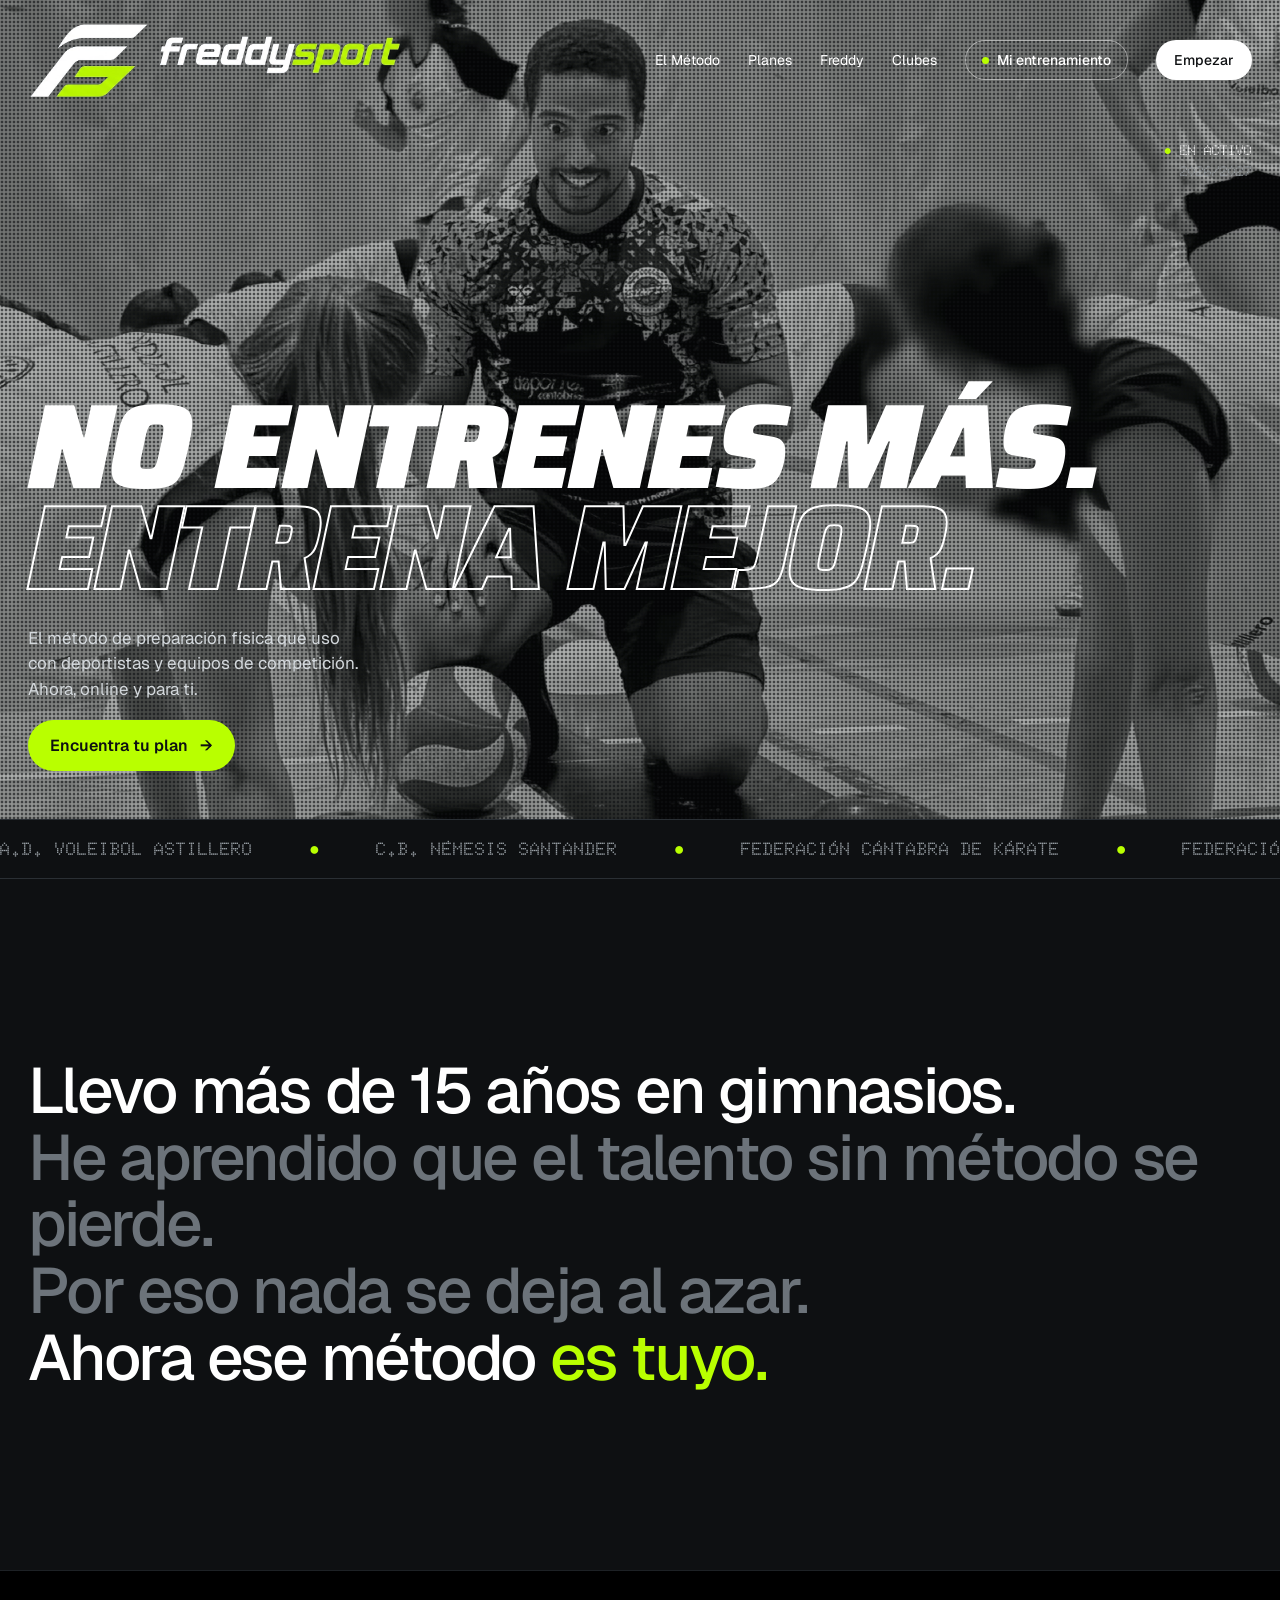
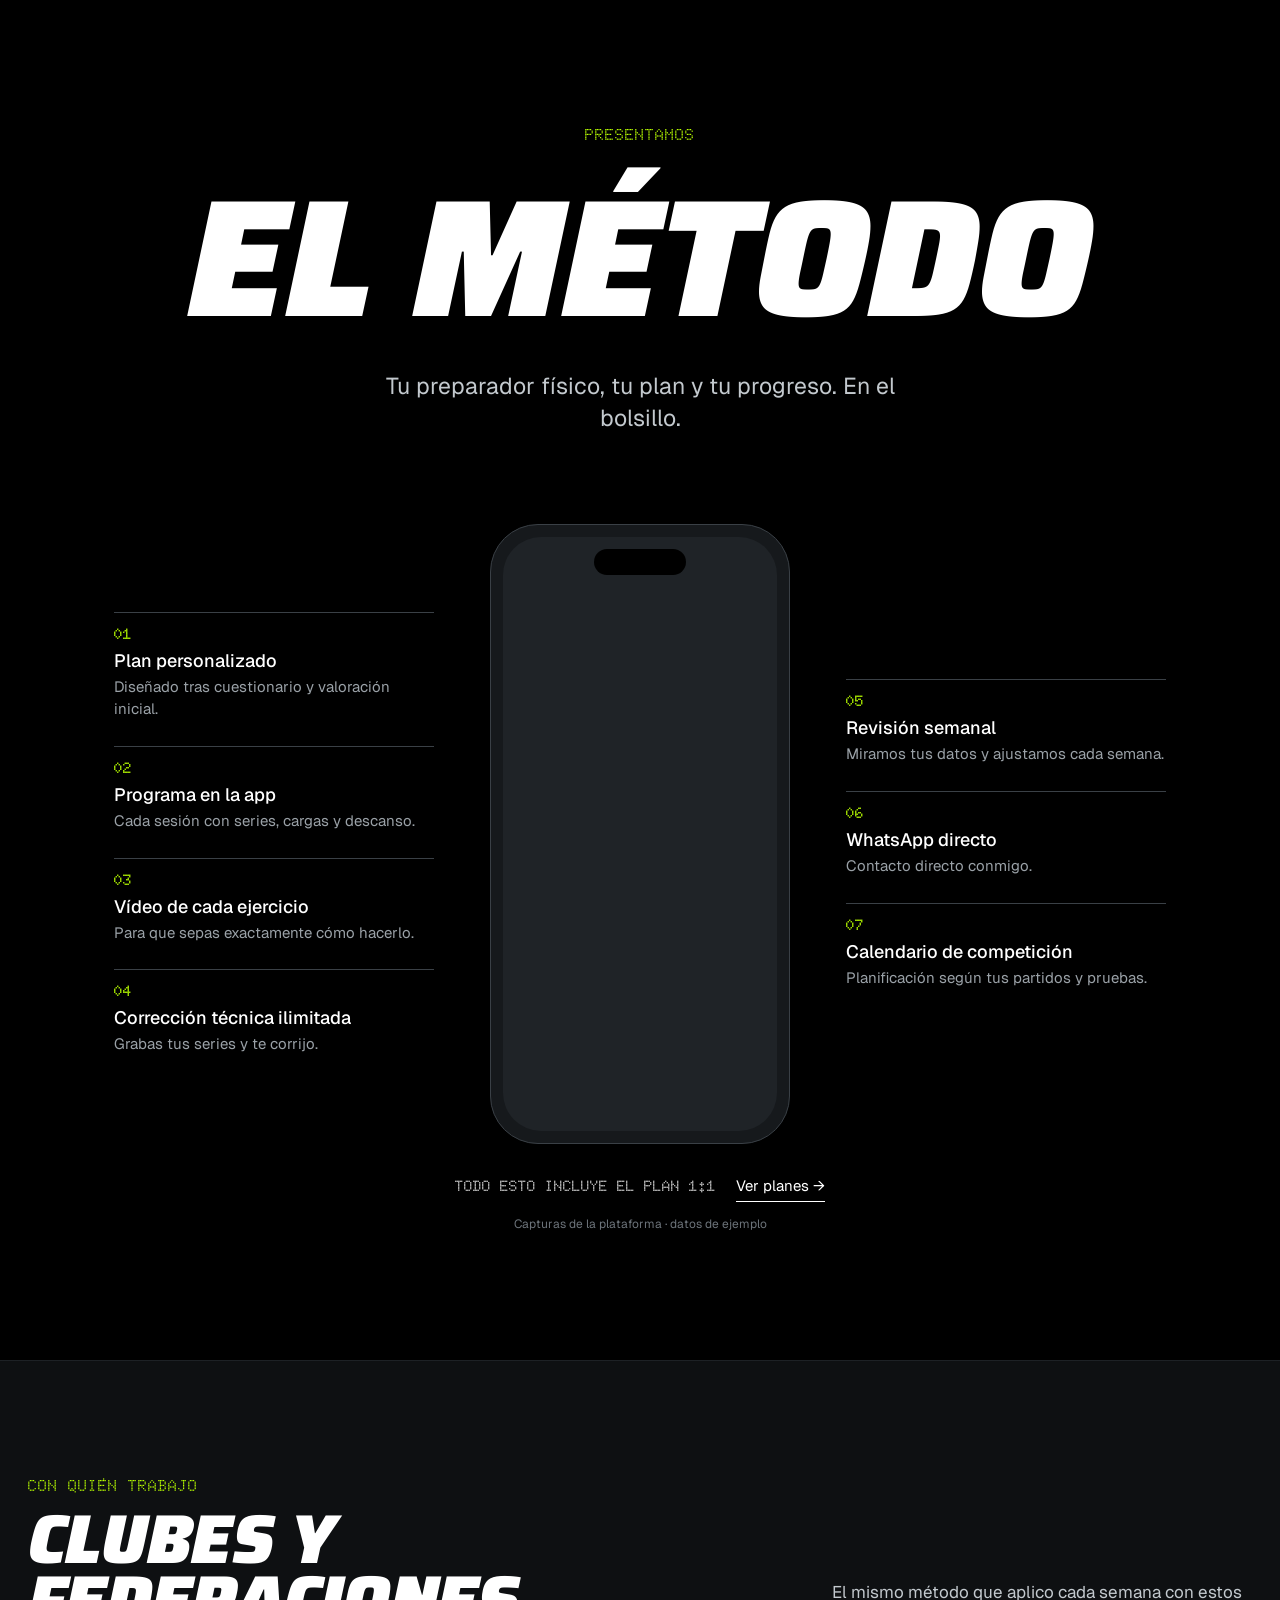
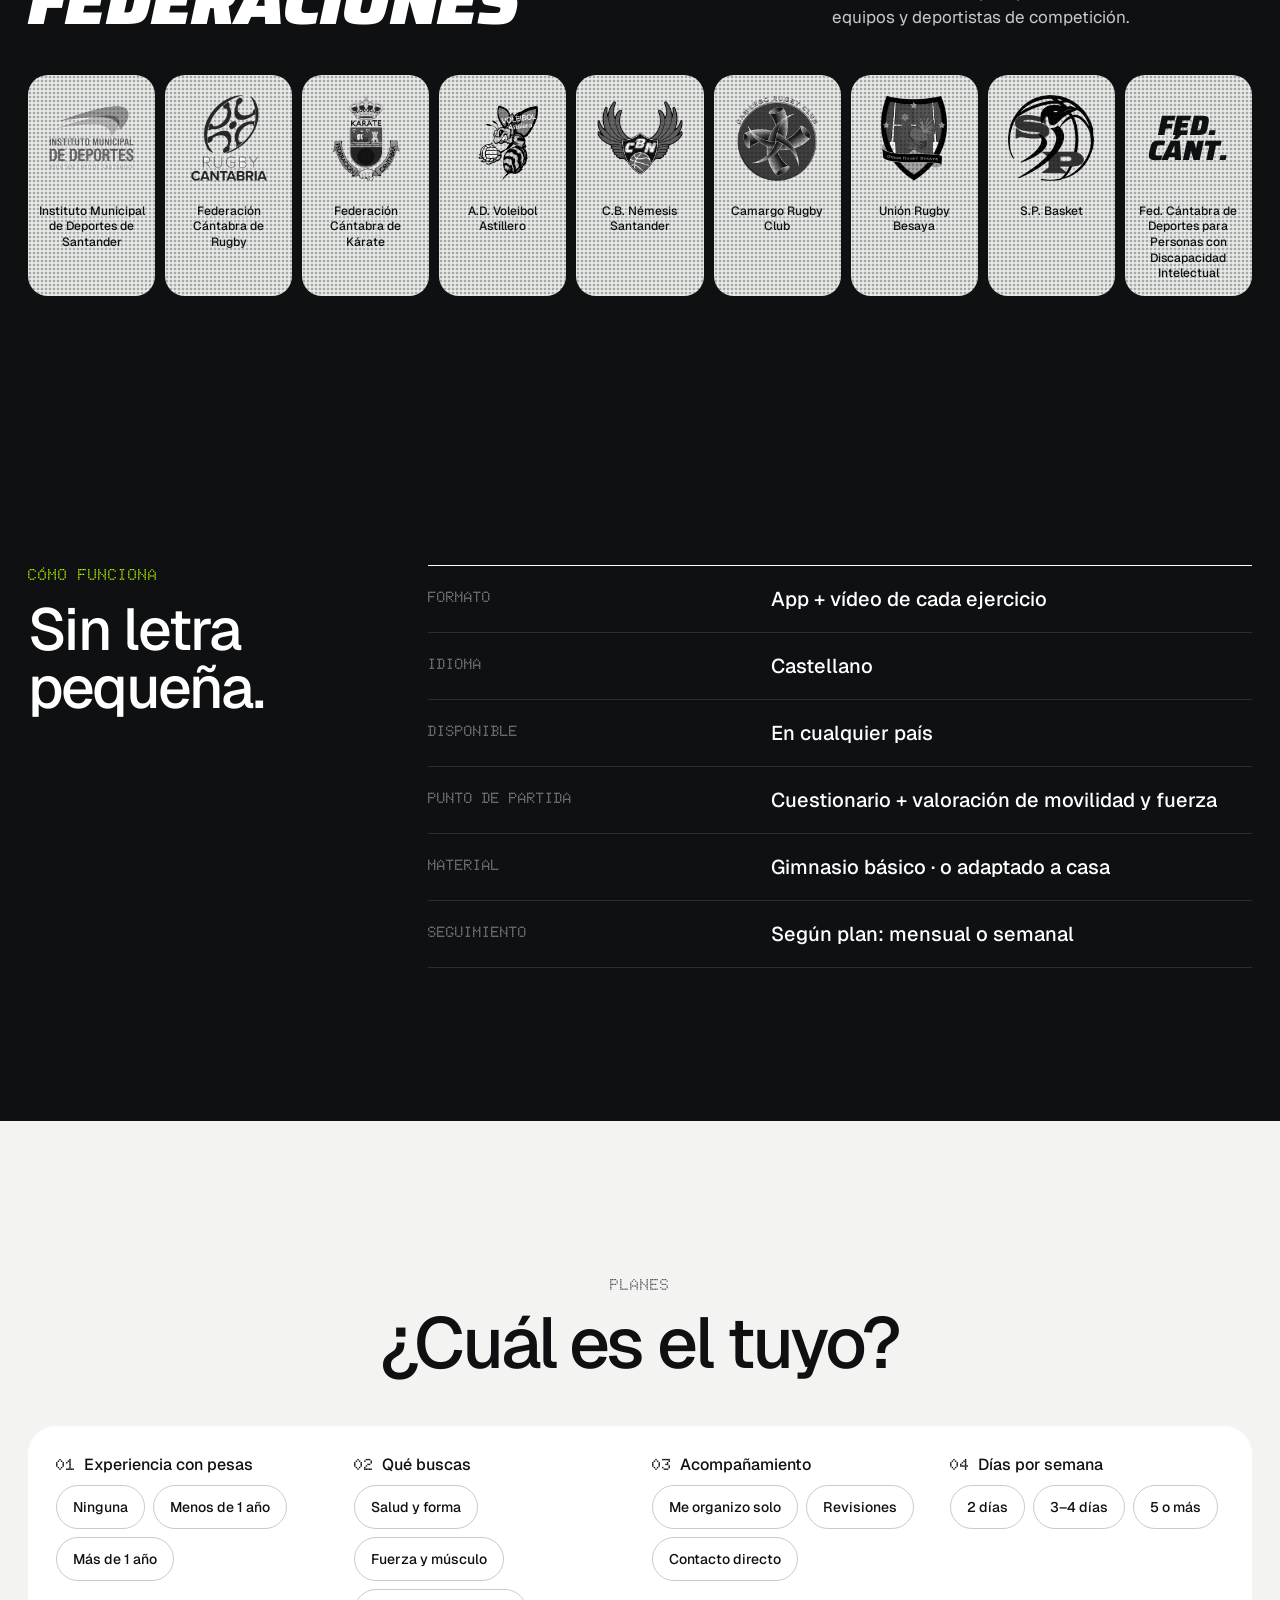
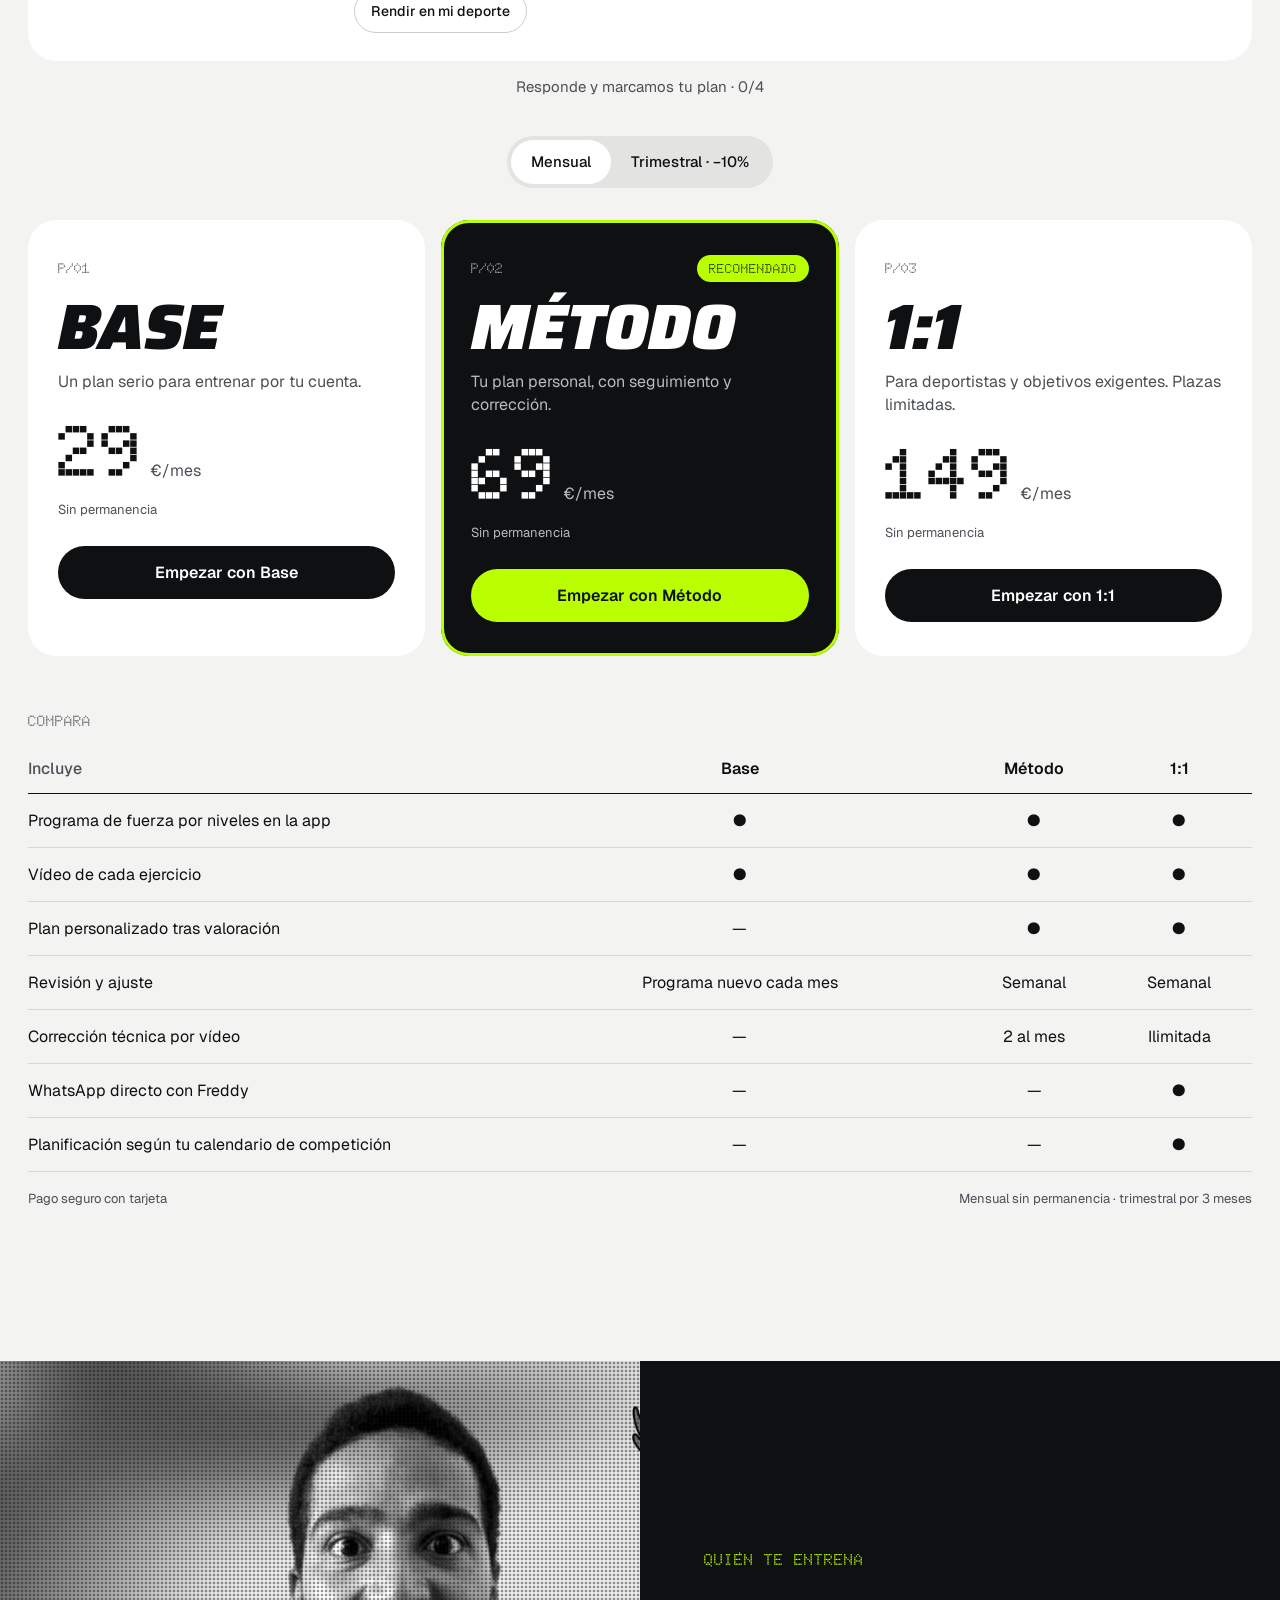
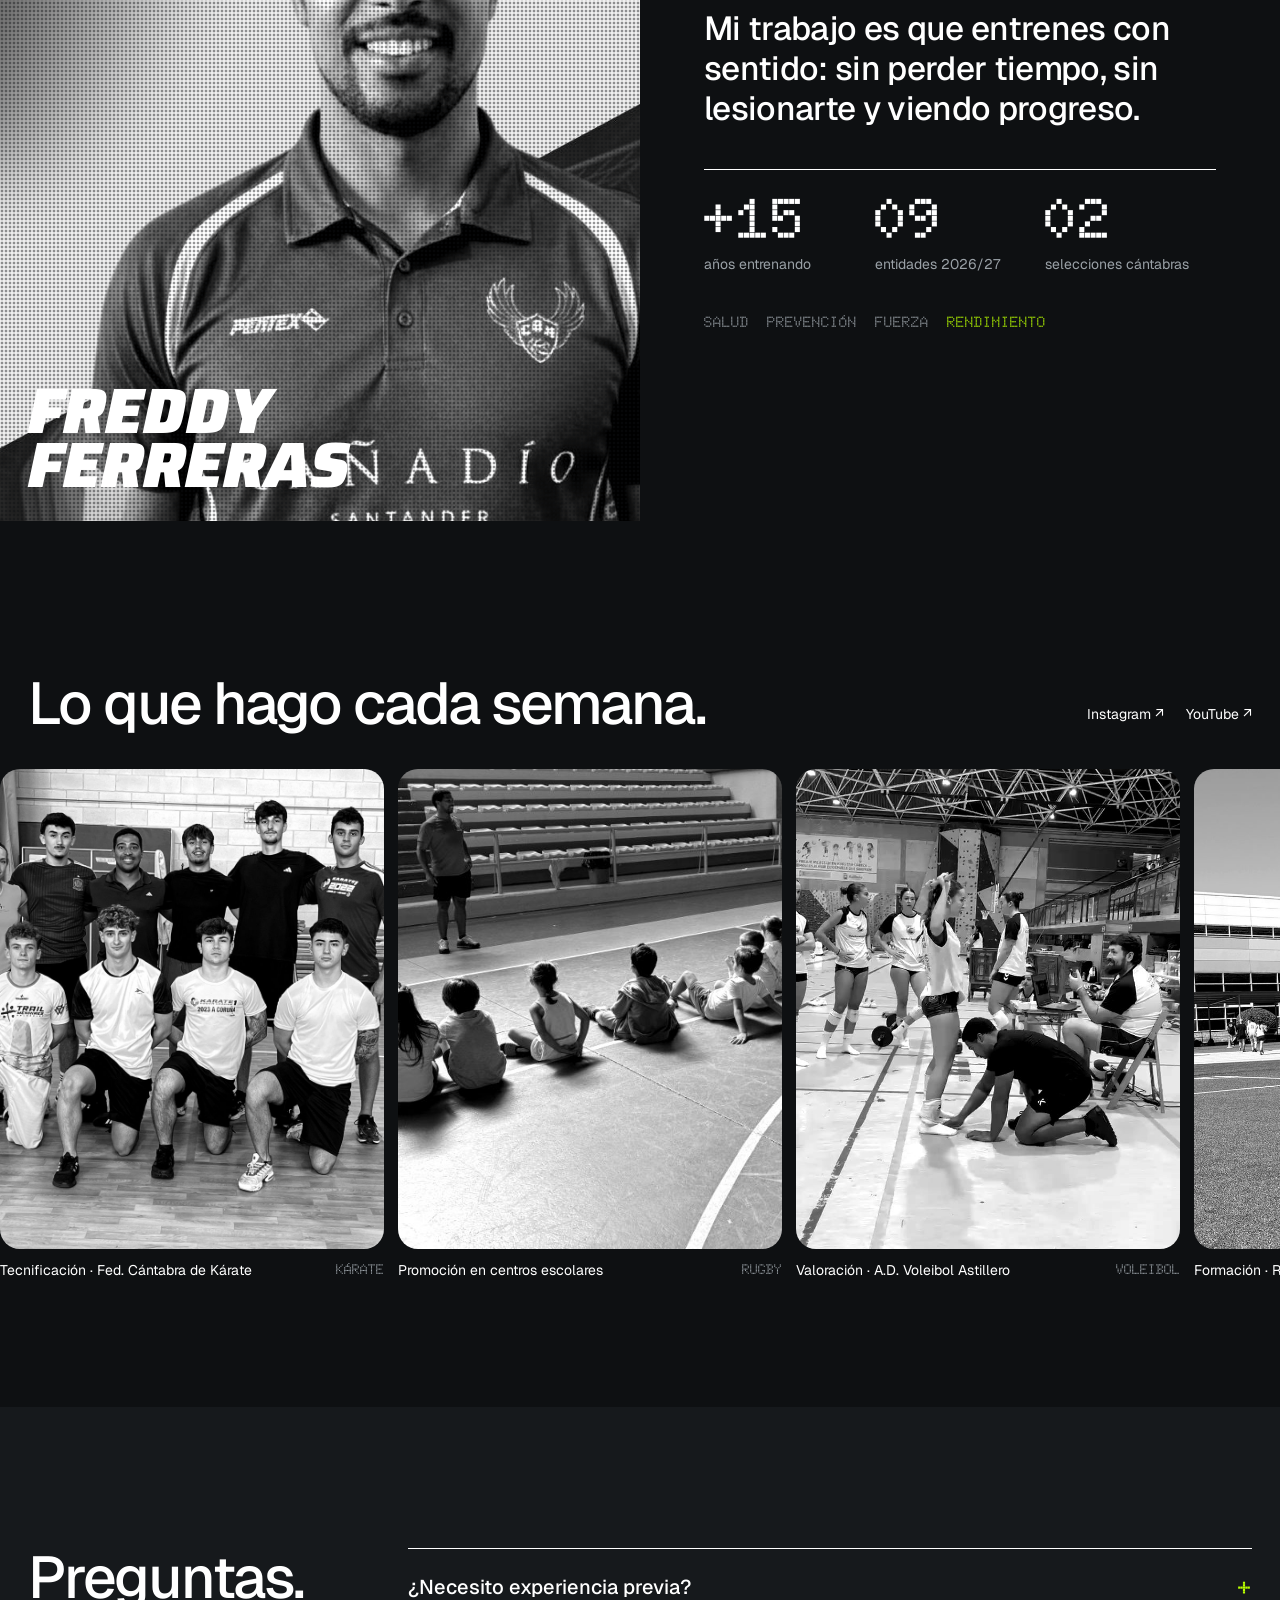
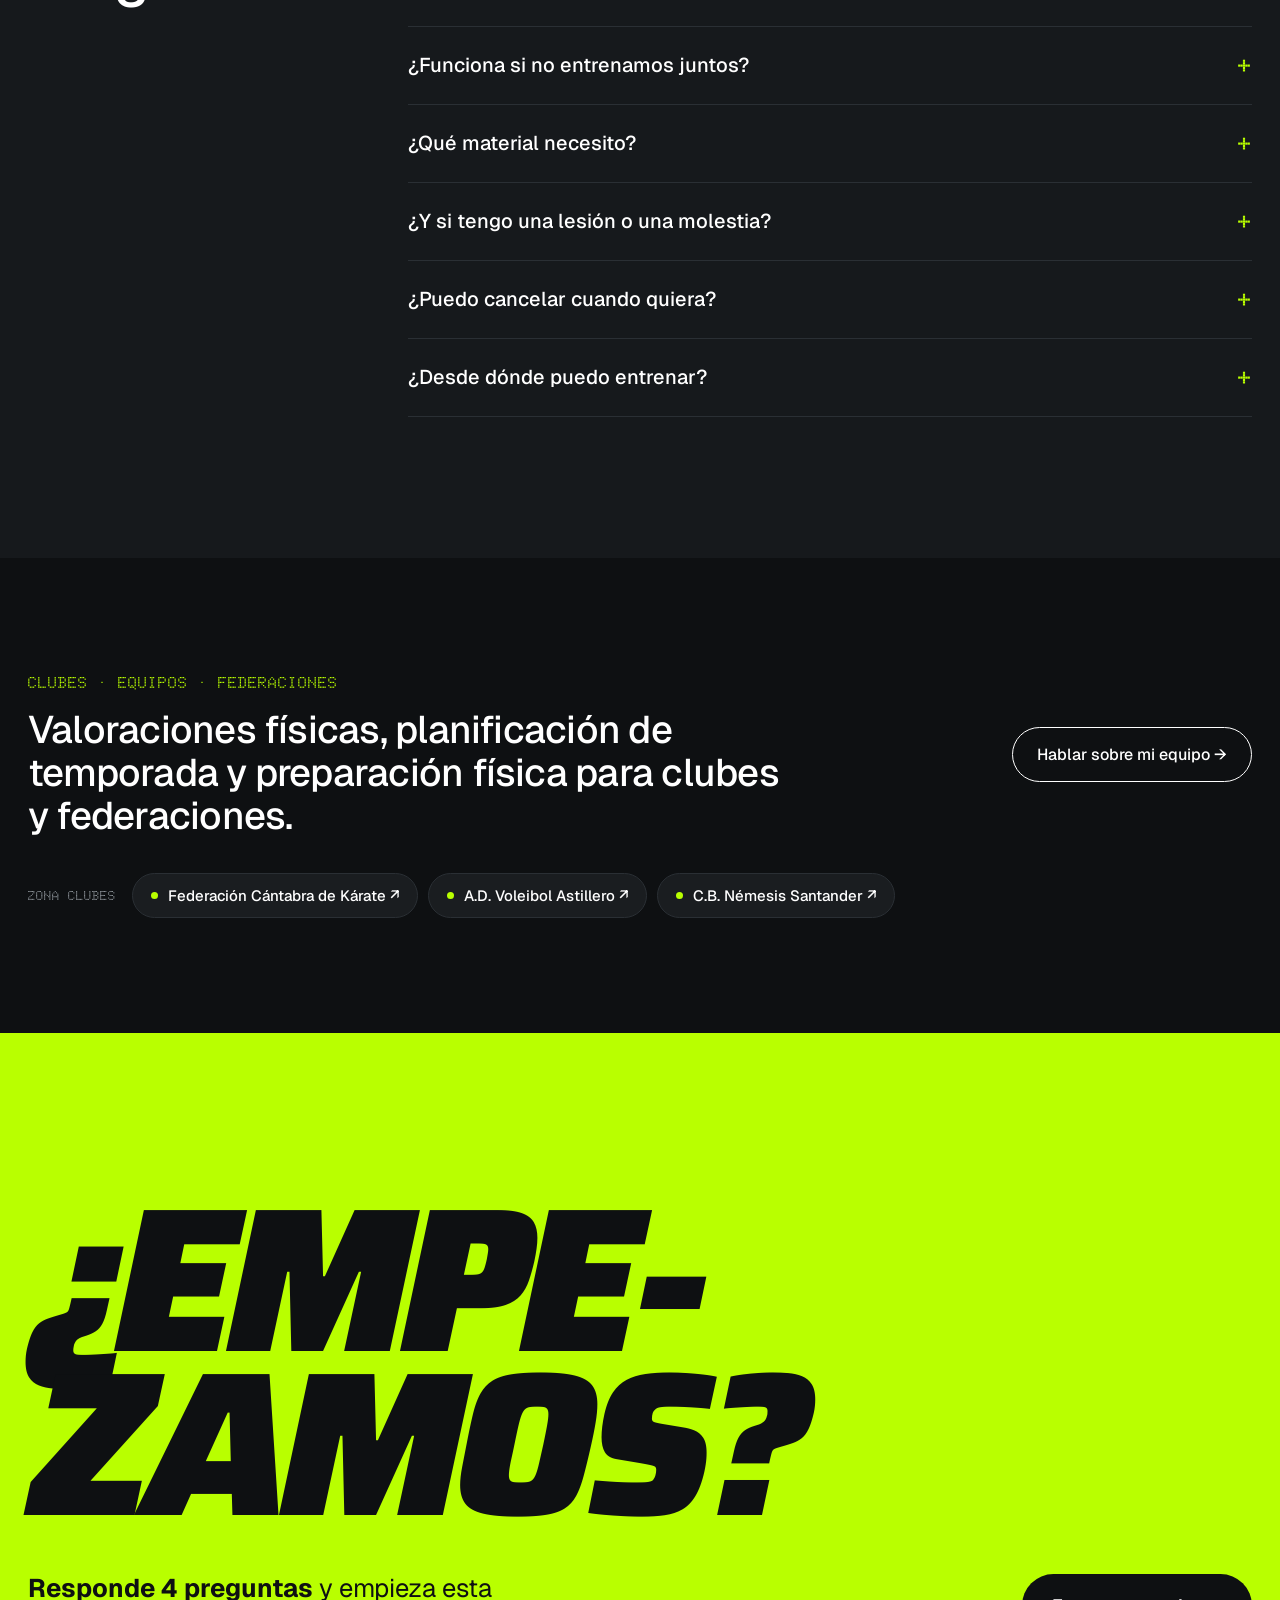
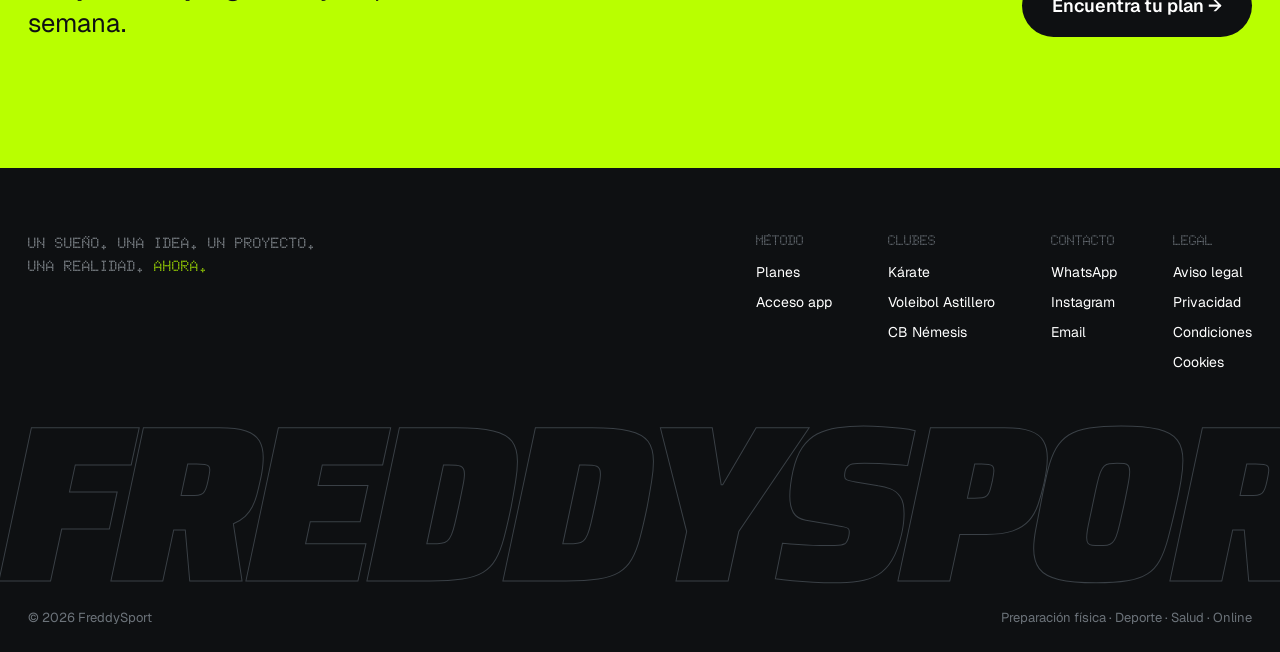
==== commit 819ebb49: "Add files via upload" ====
--- a/index.html
+++ b/index.html
@@ -167,15 +167,15 @@
 <p style="margin: 0; max-width: 420px; font-size: 17px; line-height: 1.5; color: #c3c9ce">El mismo método que aplico cada semana con estos equipos y deportistas de competición.</p>
 </div>
 <div class="escgrid" style="margin-top: 44px; display: grid; grid-template-columns: repeat(auto-fill, minmax(min(100%, 100px), 1fr)); gap: 10px">
-<div style="background: #e9ebe8; color: #0e1012; border-radius: 20px; padding: 18px 10px 14px; display: flex; flex-direction: column; align-items: center; justify-content: space-between; gap: 12px; min-height: 180px; text-align: center"><img src="assets/escudos/EMR.png" alt="Escudo de Instituto Municipal de Deportes de Santander" loading="lazy" style="width: min(110px, 86%); aspect-ratio: 1; height: auto; object-fit: contain"><span style="font-size: 12px; font-weight: 500; line-height: 1.3; hyphens: auto">Instituto Municipal de Deportes de Santander</span></div>
-<div style="background: #e9ebe8; color: #0e1012; border-radius: 20px; padding: 18px 10px 14px; display: flex; flex-direction: column; align-items: center; justify-content: space-between; gap: 12px; min-height: 180px; text-align: center"><img src="assets/escudos/FCR.png" alt="Escudo de Federación Cántabra de Rugby" loading="lazy" style="width: min(110px, 86%); aspect-ratio: 1; height: auto; object-fit: contain"><span style="font-size: 12px; font-weight: 500; line-height: 1.3; hyphens: auto">Federación Cántabra de Rugby</span></div>
-<div style="background: #e9ebe8; color: #0e1012; border-radius: 20px; padding: 18px 10px 14px; display: flex; flex-direction: column; align-items: center; justify-content: space-between; gap: 12px; min-height: 180px; text-align: center"><img src="assets/escudos/FCK.png" alt="Escudo de Federación Cántabra de Kárate" loading="lazy" style="width: min(110px, 86%); aspect-ratio: 1; height: auto; object-fit: contain"><span style="font-size: 12px; font-weight: 500; line-height: 1.3; hyphens: auto">Federación Cántabra de Kárate</span></div>
-<div style="background: #e9ebe8; color: #0e1012; border-radius: 20px; padding: 18px 10px 14px; display: flex; flex-direction: column; align-items: center; justify-content: space-between; gap: 12px; min-height: 180px; text-align: center"><img src="assets/escudos/AVA.png" alt="Escudo de A.D. Voleibol Astillero" loading="lazy" style="width: min(110px, 86%); aspect-ratio: 1; height: auto; object-fit: contain"><span style="font-size: 12px; font-weight: 500; line-height: 1.3; hyphens: auto">A.D. Voleibol Astillero</span></div>
-<div style="background: #e9ebe8; color: #0e1012; border-radius: 20px; padding: 18px 10px 14px; display: flex; flex-direction: column; align-items: center; justify-content: space-between; gap: 12px; min-height: 180px; text-align: center"><img src="assets/escudos/CBN.png" alt="Escudo de C.B. Némesis Santander" loading="lazy" style="width: min(110px, 86%); aspect-ratio: 1; height: auto; object-fit: contain"><span style="font-size: 12px; font-weight: 500; line-height: 1.3; hyphens: auto">C.B. Némesis Santander</span></div>
-<div style="background: #e9ebe8; color: #0e1012; border-radius: 20px; padding: 18px 10px 14px; display: flex; flex-direction: column; align-items: center; justify-content: space-between; gap: 12px; min-height: 180px; text-align: center"><img src="assets/escudos/CRC.png" alt="Escudo de Camargo Rugby Club" loading="lazy" style="width: min(110px, 86%); aspect-ratio: 1; height: auto; object-fit: contain"><span style="font-size: 12px; font-weight: 500; line-height: 1.3; hyphens: auto">Camargo Rugby Club</span></div>
-<div style="background: #e9ebe8; color: #0e1012; border-radius: 20px; padding: 18px 10px 14px; display: flex; flex-direction: column; align-items: center; justify-content: space-between; gap: 12px; min-height: 180px; text-align: center"><img src="assets/escudos/URB.png" alt="Escudo de Unión Rugby Besaya" loading="lazy" style="width: min(110px, 86%); aspect-ratio: 1; height: auto; object-fit: contain"><span style="font-size: 12px; font-weight: 500; line-height: 1.3; hyphens: auto">Unión Rugby Besaya</span></div>
-<div style="background: #e9ebe8; color: #0e1012; border-radius: 20px; padding: 18px 10px 14px; display: flex; flex-direction: column; align-items: center; justify-content: space-between; gap: 12px; min-height: 180px; text-align: center"><img src="assets/escudos/SPB.png" alt="Escudo de S.P. Basket" loading="lazy" style="width: min(110px, 86%); aspect-ratio: 1; height: auto; object-fit: contain"><span style="font-size: 12px; font-weight: 500; line-height: 1.3; hyphens: auto">S.P. Basket</span></div>
-<div style="background: #e9ebe8; color: #0e1012; border-radius: 20px; padding: 18px 10px 14px; display: flex; flex-direction: column; align-items: center; justify-content: space-between; gap: 12px; min-height: 180px; text-align: center"><span class="s" style="width: min(110px, 86%); aspect-ratio: 1; display: flex; align-items: center; justify-content: center; font-weight: 900; font-size: 30px; line-height: 0.9; text-transform: uppercase">Fed.<br>Cánt.</span><span style="font-size: 12px; font-weight: 500; line-height: 1.3; hyphens: auto">Fed. Cántabra de Deportes para Personas con Discapacidad Intelectual</span></div>
+<div style="position: relative; overflow: hidden; background: #e9ebe8; color: #0e1012; border-radius: 20px; padding: 10px 10px 14px; display: flex; flex-direction: column; align-items: center; gap: 12px; text-align: center"><div style="position: relative; width: 100%; aspect-ratio: 1; border-radius: 14px; overflow: hidden; background: #e9ebe8"><img src="assets/escudos/EMR.png" alt="Escudo de Instituto Municipal de Deportes de Santander" loading="lazy" style="position: absolute; inset: 10%; width: 80%; height: 80%; object-fit: contain; filter: grayscale(1) contrast(1.15)"></div><span style="font-size: 12px; font-weight: 500; line-height: 1.3">Instituto Municipal de Deportes de Santander</span><div class="ht" aria-hidden="true" style="opacity: 0.5"></div></div>
+<div style="position: relative; overflow: hidden; background: #e9ebe8; color: #0e1012; border-radius: 20px; padding: 10px 10px 14px; display: flex; flex-direction: column; align-items: center; gap: 12px; text-align: center"><div style="position: relative; width: 100%; aspect-ratio: 1; border-radius: 14px; overflow: hidden; background: #e9ebe8"><img src="assets/escudos/FCR.png" alt="Escudo de Federación Cántabra de Rugby" loading="lazy" style="position: absolute; inset: 10%; width: 80%; height: 80%; object-fit: contain; filter: grayscale(1) contrast(1.15)"></div><span style="font-size: 12px; font-weight: 500; line-height: 1.3">Federación Cántabra de Rugby</span><div class="ht" aria-hidden="true" style="opacity: 0.5"></div></div>
+<div style="position: relative; overflow: hidden; background: #e9ebe8; color: #0e1012; border-radius: 20px; padding: 10px 10px 14px; display: flex; flex-direction: column; align-items: center; gap: 12px; text-align: center"><div style="position: relative; width: 100%; aspect-ratio: 1; border-radius: 14px; overflow: hidden; background: #e9ebe8"><img src="assets/escudos/FCK.png" alt="Escudo de Federación Cántabra de Kárate" loading="lazy" style="position: absolute; inset: 10%; width: 80%; height: 80%; object-fit: contain; filter: grayscale(1) contrast(1.15)"></div><span style="font-size: 12px; font-weight: 500; line-height: 1.3">Federación Cántabra de Kárate</span><div class="ht" aria-hidden="true" style="opacity: 0.5"></div></div>
+<div style="position: relative; overflow: hidden; background: #e9ebe8; color: #0e1012; border-radius: 20px; padding: 10px 10px 14px; display: flex; flex-direction: column; align-items: center; gap: 12px; text-align: center"><div style="position: relative; width: 100%; aspect-ratio: 1; border-radius: 14px; overflow: hidden; background: #e9ebe8"><img src="assets/escudos/AVA.png" alt="Escudo de A.D. Voleibol Astillero" loading="lazy" style="position: absolute; inset: 10%; width: 80%; height: 80%; object-fit: contain; filter: grayscale(1) contrast(1.15)"></div><span style="font-size: 12px; font-weight: 500; line-height: 1.3">A.D. Voleibol Astillero</span><div class="ht" aria-hidden="true" style="opacity: 0.5"></div></div>
+<div style="position: relative; overflow: hidden; background: #e9ebe8; color: #0e1012; border-radius: 20px; padding: 10px 10px 14px; display: flex; flex-direction: column; align-items: center; gap: 12px; text-align: center"><div style="position: relative; width: 100%; aspect-ratio: 1; border-radius: 14px; overflow: hidden; background: #e9ebe8"><img src="assets/escudos/CBN.png" alt="Escudo de C.B. Némesis Santander" loading="lazy" style="position: absolute; inset: 10%; width: 80%; height: 80%; object-fit: contain; filter: grayscale(1) contrast(1.15)"></div><span style="font-size: 12px; font-weight: 500; line-height: 1.3">C.B. Némesis Santander</span><div class="ht" aria-hidden="true" style="opacity: 0.5"></div></div>
+<div style="position: relative; overflow: hidden; background: #e9ebe8; color: #0e1012; border-radius: 20px; padding: 10px 10px 14px; display: flex; flex-direction: column; align-items: center; gap: 12px; text-align: center"><div style="position: relative; width: 100%; aspect-ratio: 1; border-radius: 14px; overflow: hidden; background: #e9ebe8"><img src="assets/escudos/CRC.png" alt="Escudo de Camargo Rugby Club" loading="lazy" style="position: absolute; inset: 10%; width: 80%; height: 80%; object-fit: contain; filter: grayscale(1) contrast(1.15)"></div><span style="font-size: 12px; font-weight: 500; line-height: 1.3">Camargo Rugby Club</span><div class="ht" aria-hidden="true" style="opacity: 0.5"></div></div>
+<div style="position: relative; overflow: hidden; background: #e9ebe8; color: #0e1012; border-radius: 20px; padding: 10px 10px 14px; display: flex; flex-direction: column; align-items: center; gap: 12px; text-align: center"><div style="position: relative; width: 100%; aspect-ratio: 1; border-radius: 14px; overflow: hidden; background: #e9ebe8"><img src="assets/escudos/URB.png" alt="Escudo de Unión Rugby Besaya" loading="lazy" style="position: absolute; inset: 10%; width: 80%; height: 80%; object-fit: contain; filter: grayscale(1) contrast(1.15)"></div><span style="font-size: 12px; font-weight: 500; line-height: 1.3">Unión Rugby Besaya</span><div class="ht" aria-hidden="true" style="opacity: 0.5"></div></div>
+<div style="position: relative; overflow: hidden; background: #e9ebe8; color: #0e1012; border-radius: 20px; padding: 10px 10px 14px; display: flex; flex-direction: column; align-items: center; gap: 12px; text-align: center"><div style="position: relative; width: 100%; aspect-ratio: 1; border-radius: 14px; overflow: hidden; background: #e9ebe8"><img src="assets/escudos/SPB.png" alt="Escudo de S.P. Basket" loading="lazy" style="position: absolute; inset: 10%; width: 80%; height: 80%; object-fit: contain; filter: grayscale(1) contrast(1.15)"></div><span style="font-size: 12px; font-weight: 500; line-height: 1.3">S.P. Basket</span><div class="ht" aria-hidden="true" style="opacity: 0.5"></div></div>
+<div style="position: relative; overflow: hidden; background: #e9ebe8; color: #0e1012; border-radius: 20px; padding: 10px 10px 14px; display: flex; flex-direction: column; align-items: center; gap: 12px; text-align: center"><div style="position: relative; width: 100%; aspect-ratio: 1; border-radius: 14px; overflow: hidden; background: #e9ebe8"><span class="s" style="position: absolute; inset: 0; display: flex; align-items: center; justify-content: center; font-weight: 900; font-size: 28px; line-height: 0.9; text-transform: uppercase">Fed.<br>Cánt.</span></div><span style="font-size: 12px; font-weight: 500; line-height: 1.3">Fed. Cántabra de Deportes para Personas con Discapacidad Intelectual</span><div class="ht" aria-hidden="true" style="opacity: 0.5"></div></div>
 </div>
 </div>
 </section>
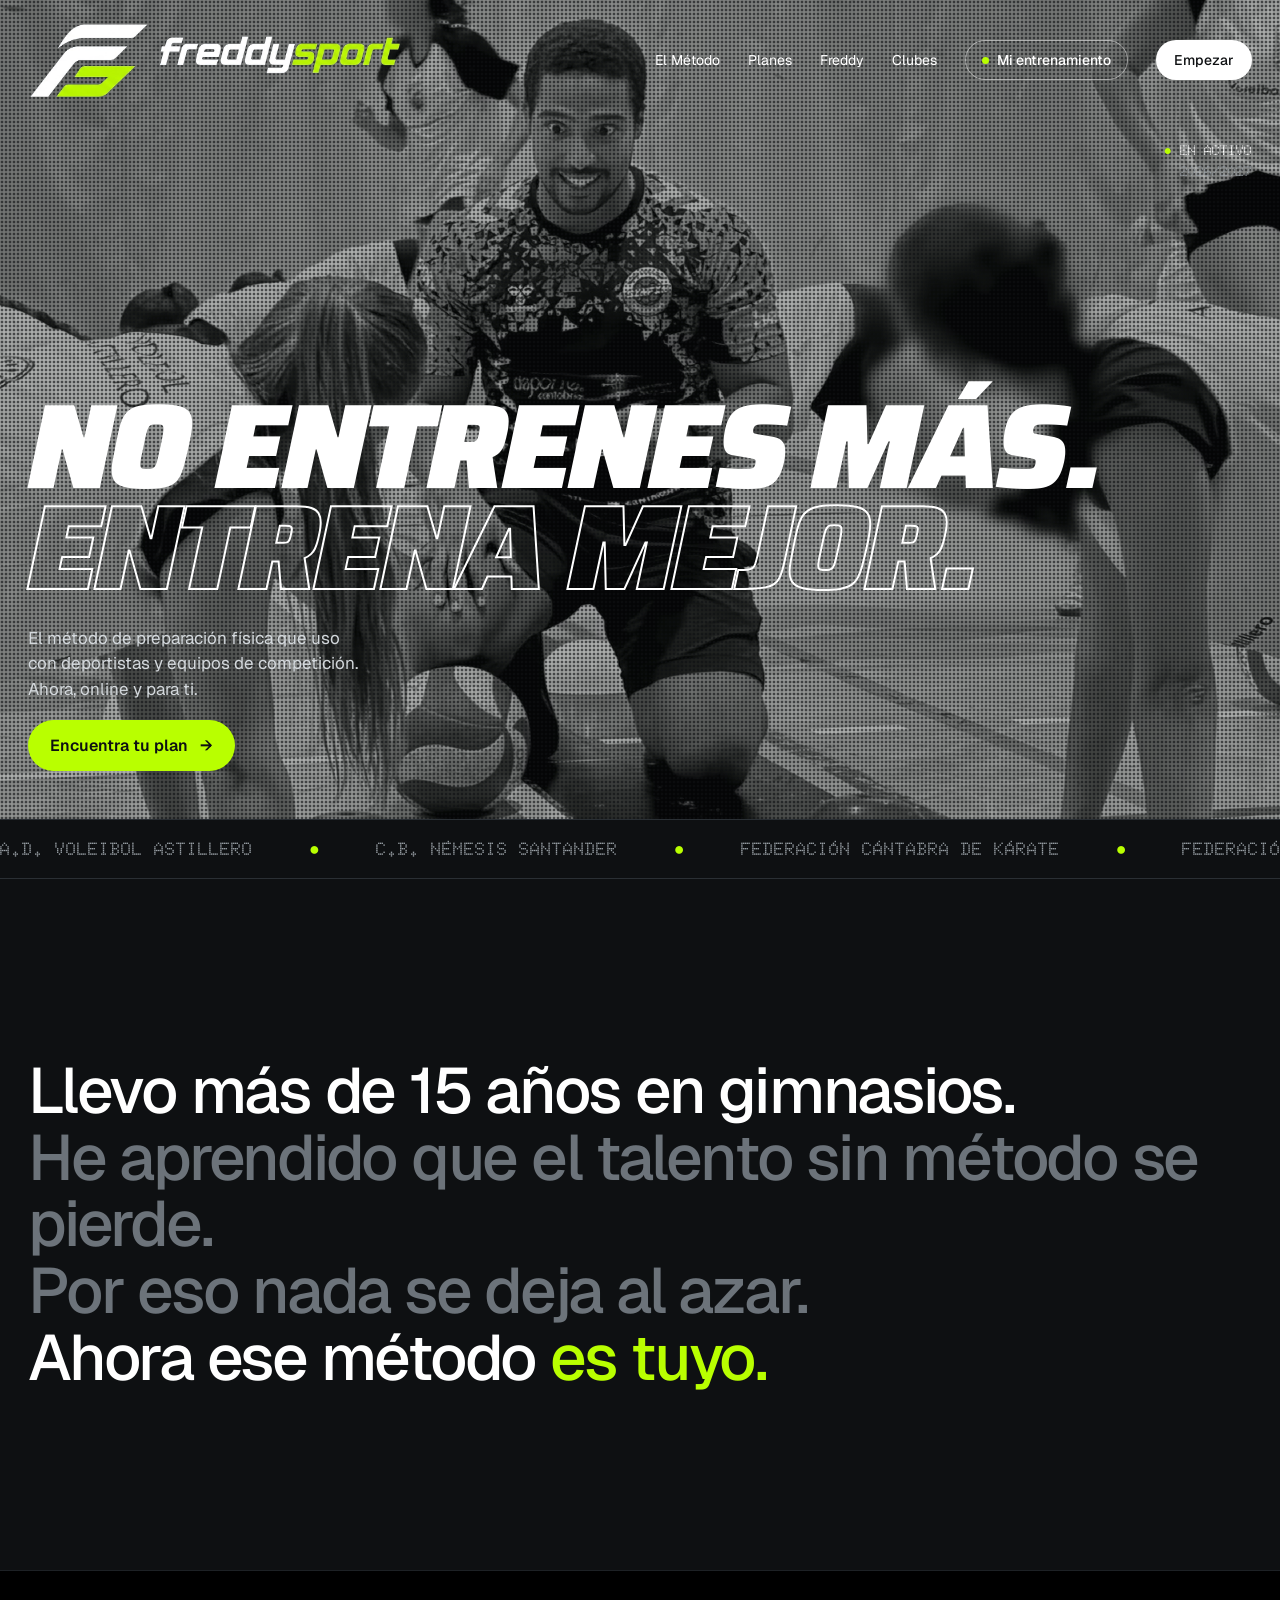
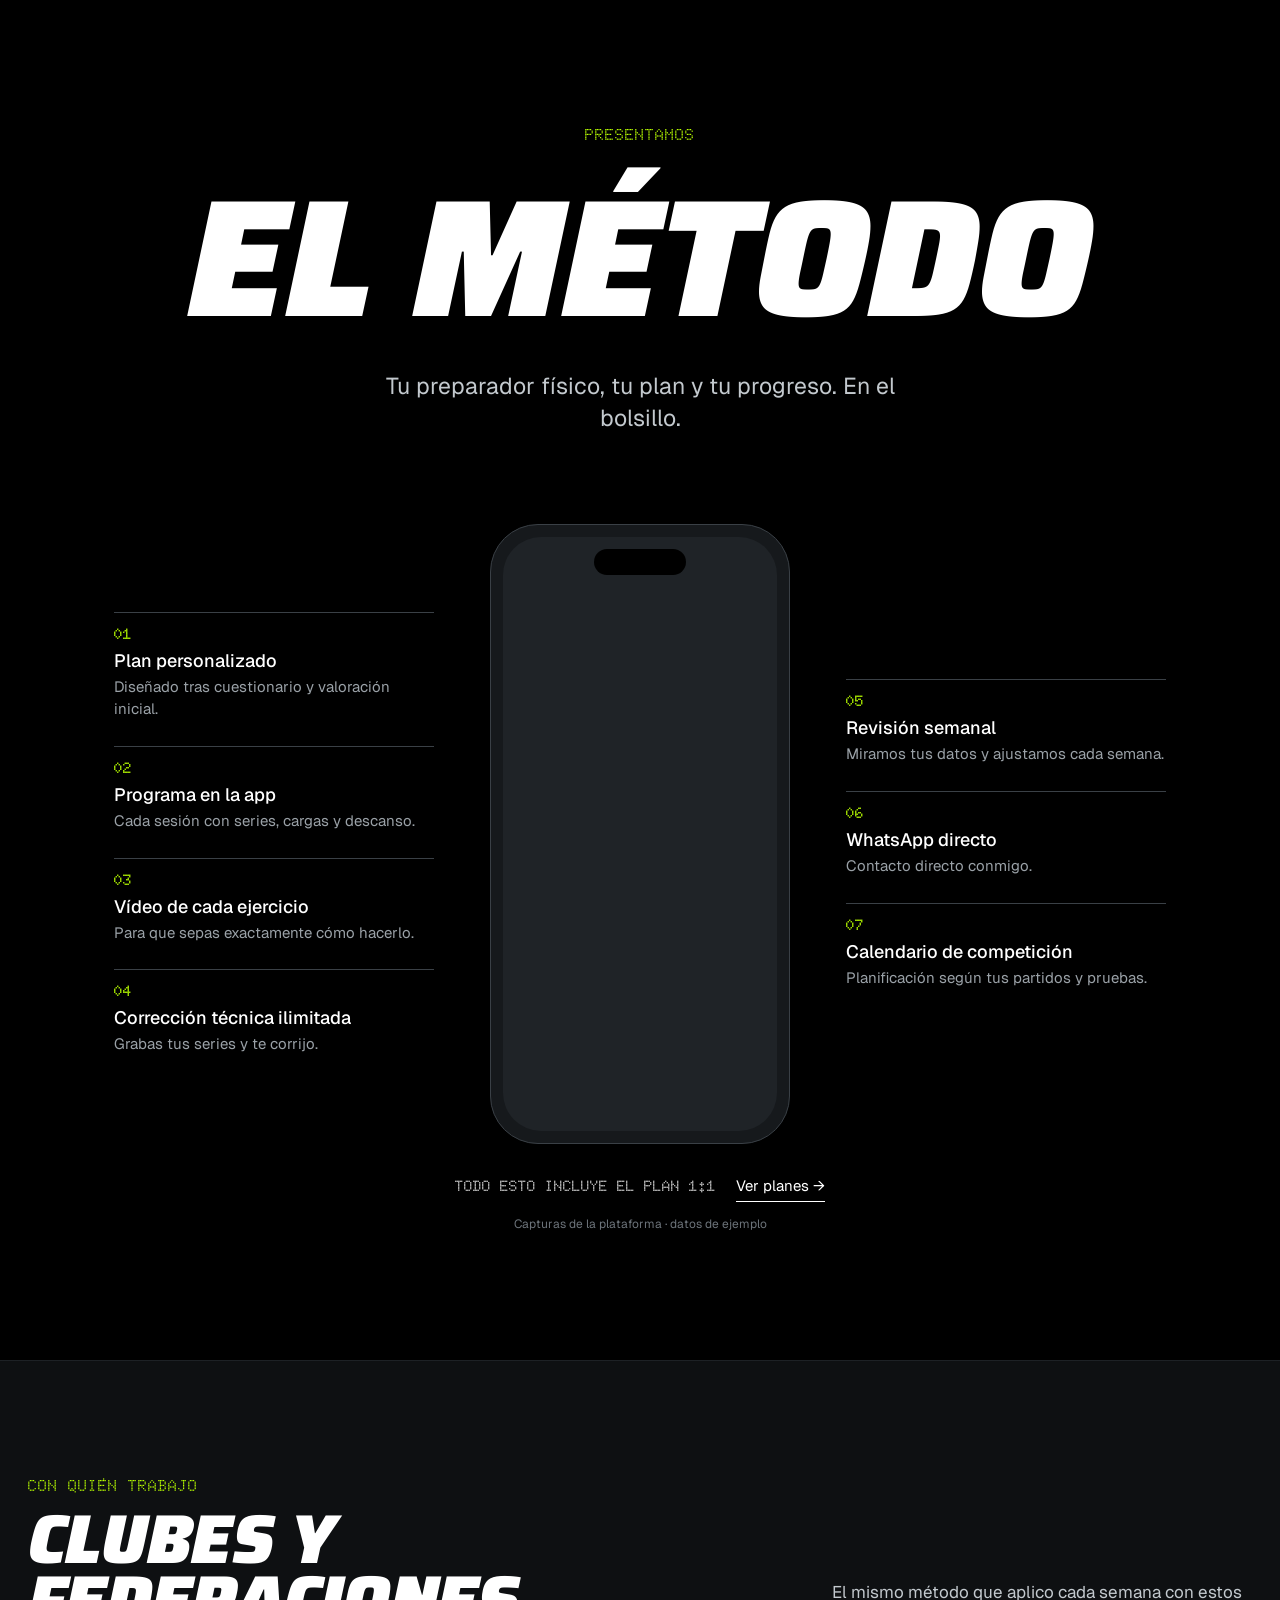
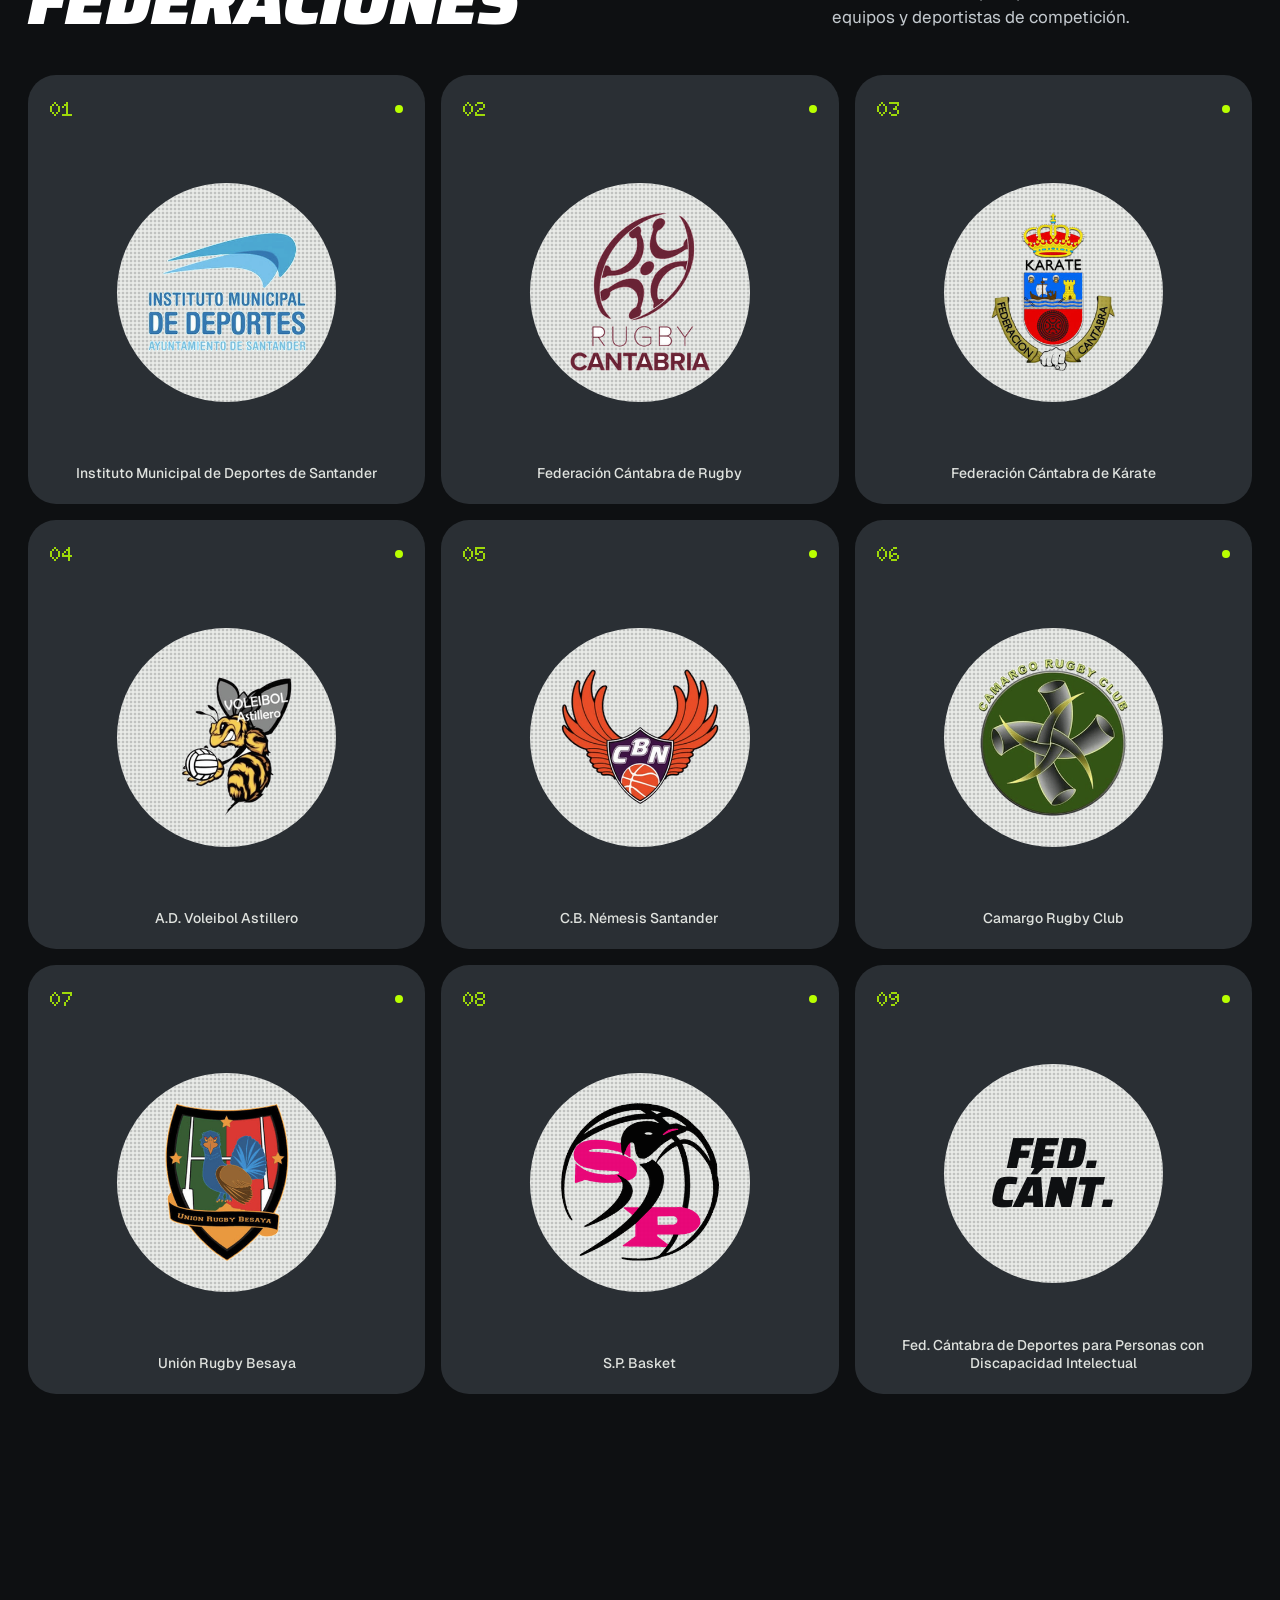
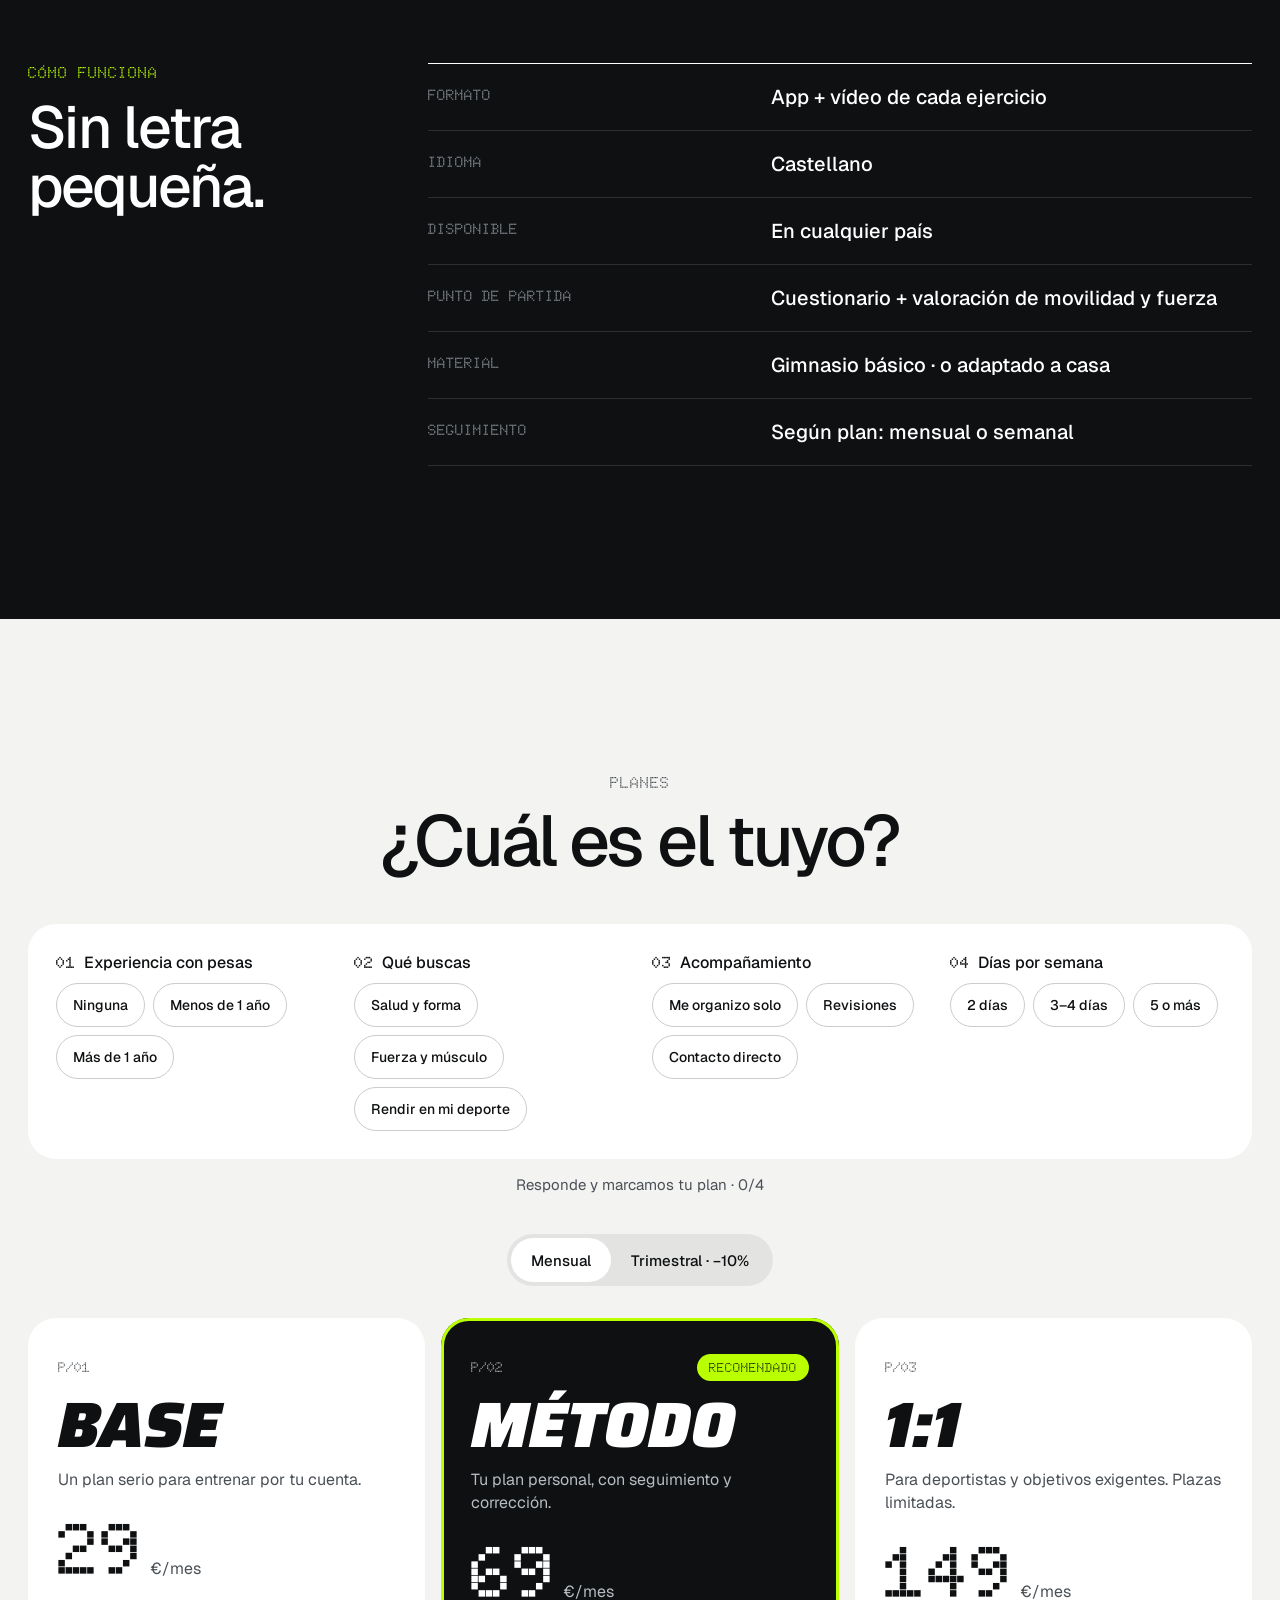
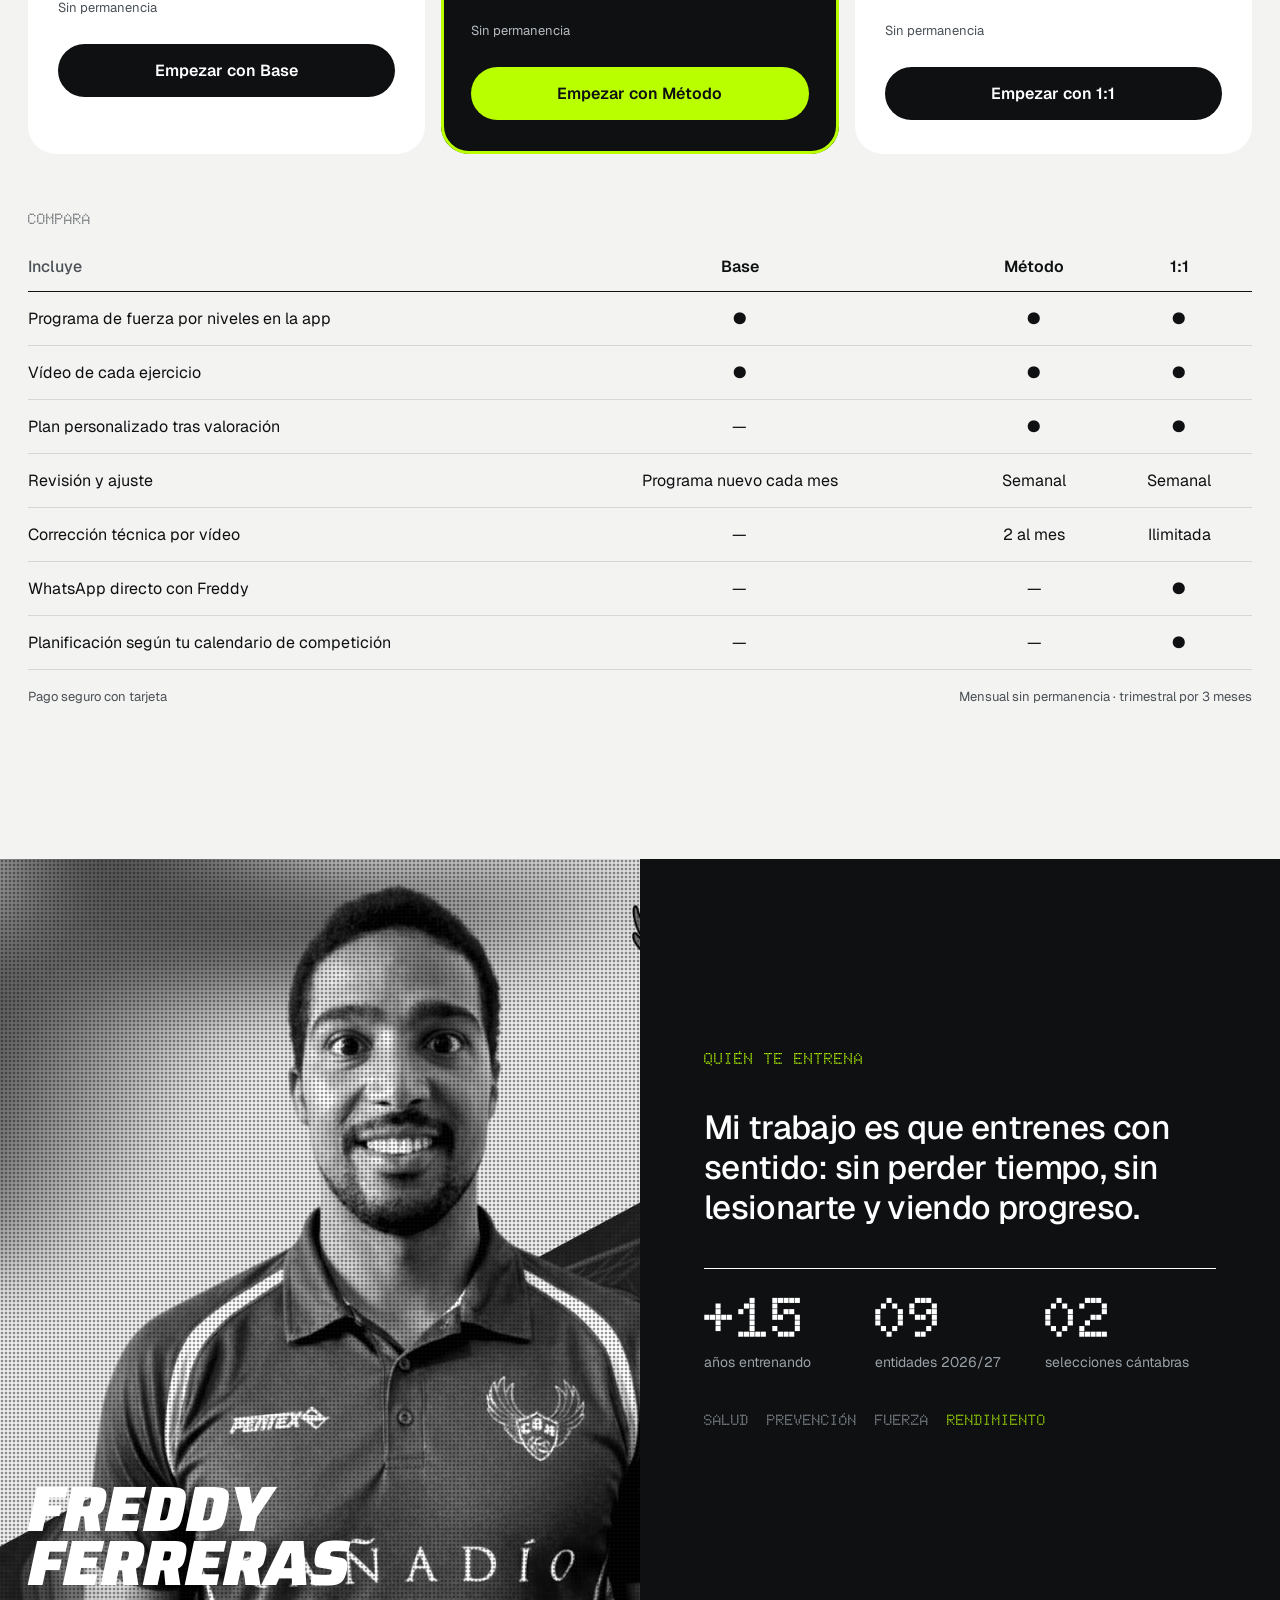
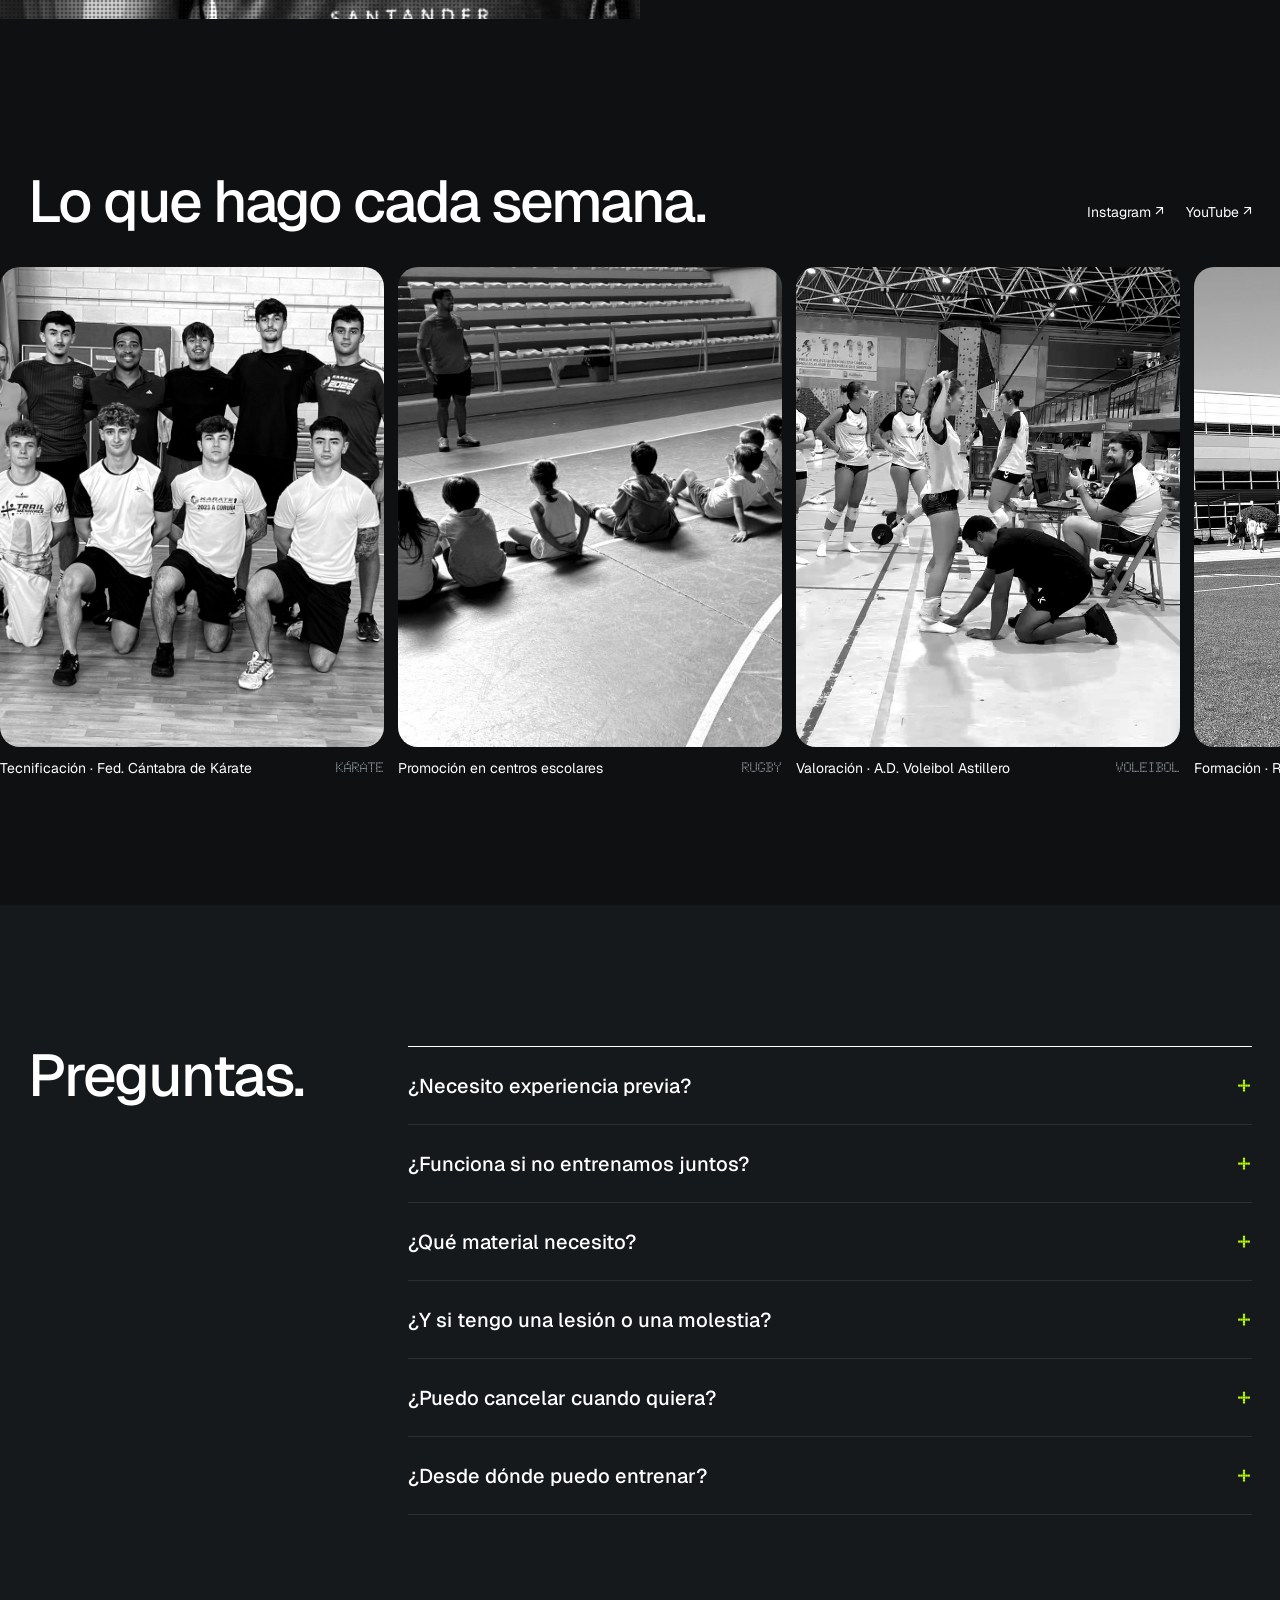
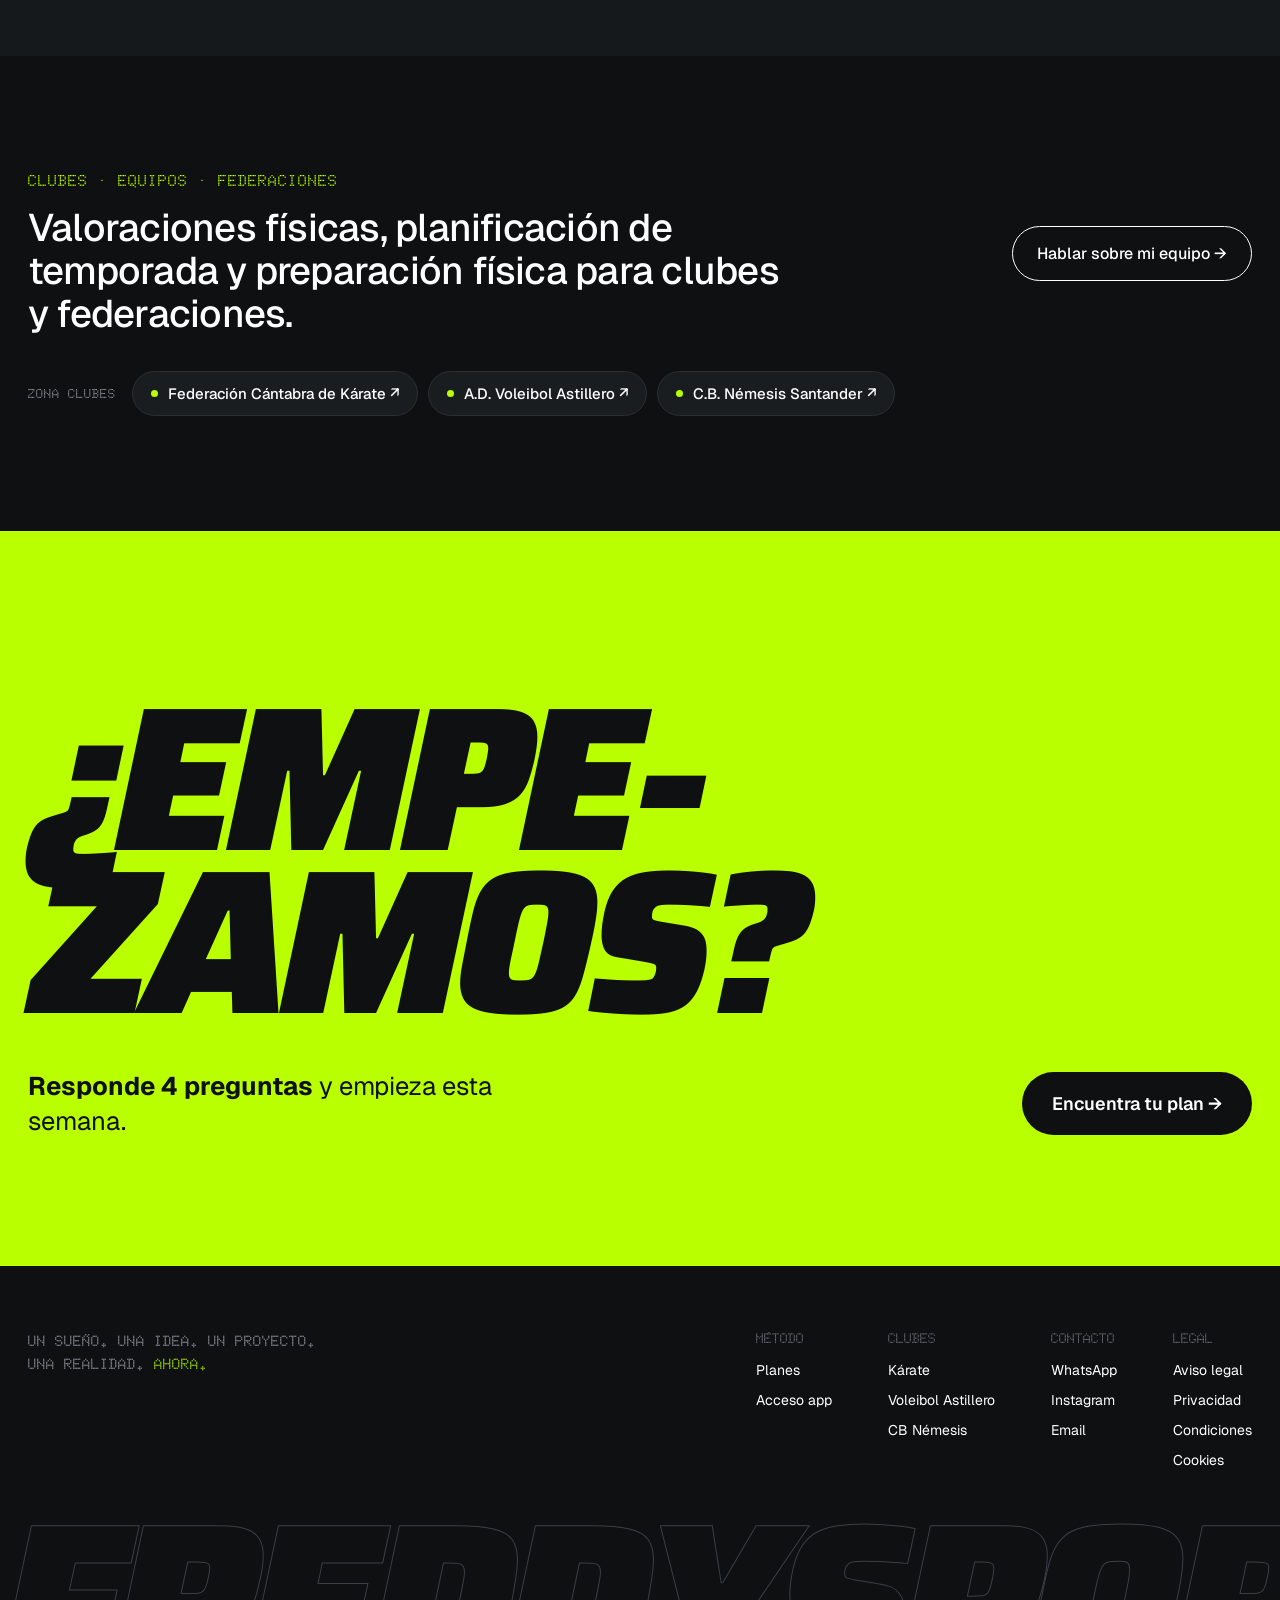
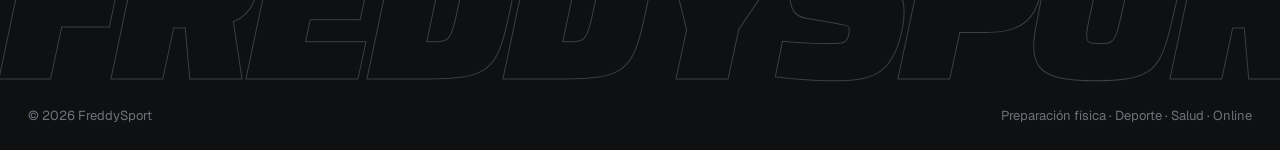
==== commit 825e22dd: "Add files via upload" ====
--- a/index.html
+++ b/index.html
@@ -37,7 +37,8 @@
 @keyframes up{from{opacity:0;transform:translateY(40px)}to{opacity:1;transform:none}}
 .track{display:flex;width:max-content;animation:marq 28s linear infinite}
 @keyframes marq{to{transform:translateX(-50%)}}
-.appsl{opacity:0;animation:appfade 18s infinite both}@media (min-width:1000px){.escgrid{grid-template-columns:repeat(9,minmax(0,1fr))!important}}
+.appsl{opacity:0;animation:appfade 18s infinite both}.escgrid{grid-template-columns:repeat(3,minmax(0,1fr));gap:16px}.esct{aspect-ratio:1/1.08}
+@media (max-width:700px){.escgrid{grid-template-columns:repeat(2,minmax(0,1fr));gap:10px}.esct{aspect-ratio:auto!important}.escc{width:74%!important}.esct:last-child{grid-column:1/-1}.esct:last-child .escc{width:140px!important}}
 @keyframes appfade{0%{opacity:0}3%{opacity:1}16.6%{opacity:1}19.6%{opacity:0}100%{opacity:0}}@media (prefers-reduced-motion: reduce){.appsl{animation:none}.appsl:first-of-type{opacity:1}}
 
 @supports (animation-timeline: view()){
@@ -166,16 +167,16 @@
 <h2 class="s" style="margin: 14px 0 0; font-weight: 900; font-size: clamp(44px, 5.4vw, 84px); line-height: 0.88; letter-spacing: -0.01em; text-transform: uppercase">Clubes y<br>federaciones</h2></div>
 <p style="margin: 0; max-width: 420px; font-size: 17px; line-height: 1.5; color: #c3c9ce">El mismo método que aplico cada semana con estos equipos y deportistas de competición.</p>
 </div>
-<div class="escgrid" style="margin-top: 44px; display: grid; grid-template-columns: repeat(auto-fill, minmax(min(100%, 100px), 1fr)); gap: 10px">
-<div style="position: relative; overflow: hidden; background: #e9ebe8; color: #0e1012; border-radius: 20px; padding: 10px 10px 14px; display: flex; flex-direction: column; align-items: center; gap: 12px; text-align: center"><div style="position: relative; width: 100%; aspect-ratio: 1; border-radius: 14px; overflow: hidden; background: #e9ebe8"><img src="assets/escudos/EMR.png" alt="Escudo de Instituto Municipal de Deportes de Santander" loading="lazy" style="position: absolute; inset: 10%; width: 80%; height: 80%; object-fit: contain; filter: grayscale(1) contrast(1.15)"></div><span style="font-size: 12px; font-weight: 500; line-height: 1.3">Instituto Municipal de Deportes de Santander</span><div class="ht" aria-hidden="true" style="opacity: 0.5"></div></div>
-<div style="position: relative; overflow: hidden; background: #e9ebe8; color: #0e1012; border-radius: 20px; padding: 10px 10px 14px; display: flex; flex-direction: column; align-items: center; gap: 12px; text-align: center"><div style="position: relative; width: 100%; aspect-ratio: 1; border-radius: 14px; overflow: hidden; background: #e9ebe8"><img src="assets/escudos/FCR.png" alt="Escudo de Federación Cántabra de Rugby" loading="lazy" style="position: absolute; inset: 10%; width: 80%; height: 80%; object-fit: contain; filter: grayscale(1) contrast(1.15)"></div><span style="font-size: 12px; font-weight: 500; line-height: 1.3">Federación Cántabra de Rugby</span><div class="ht" aria-hidden="true" style="opacity: 0.5"></div></div>
-<div style="position: relative; overflow: hidden; background: #e9ebe8; color: #0e1012; border-radius: 20px; padding: 10px 10px 14px; display: flex; flex-direction: column; align-items: center; gap: 12px; text-align: center"><div style="position: relative; width: 100%; aspect-ratio: 1; border-radius: 14px; overflow: hidden; background: #e9ebe8"><img src="assets/escudos/FCK.png" alt="Escudo de Federación Cántabra de Kárate" loading="lazy" style="position: absolute; inset: 10%; width: 80%; height: 80%; object-fit: contain; filter: grayscale(1) contrast(1.15)"></div><span style="font-size: 12px; font-weight: 500; line-height: 1.3">Federación Cántabra de Kárate</span><div class="ht" aria-hidden="true" style="opacity: 0.5"></div></div>
-<div style="position: relative; overflow: hidden; background: #e9ebe8; color: #0e1012; border-radius: 20px; padding: 10px 10px 14px; display: flex; flex-direction: column; align-items: center; gap: 12px; text-align: center"><div style="position: relative; width: 100%; aspect-ratio: 1; border-radius: 14px; overflow: hidden; background: #e9ebe8"><img src="assets/escudos/AVA.png" alt="Escudo de A.D. Voleibol Astillero" loading="lazy" style="position: absolute; inset: 10%; width: 80%; height: 80%; object-fit: contain; filter: grayscale(1) contrast(1.15)"></div><span style="font-size: 12px; font-weight: 500; line-height: 1.3">A.D. Voleibol Astillero</span><div class="ht" aria-hidden="true" style="opacity: 0.5"></div></div>
-<div style="position: relative; overflow: hidden; background: #e9ebe8; color: #0e1012; border-radius: 20px; padding: 10px 10px 14px; display: flex; flex-direction: column; align-items: center; gap: 12px; text-align: center"><div style="position: relative; width: 100%; aspect-ratio: 1; border-radius: 14px; overflow: hidden; background: #e9ebe8"><img src="assets/escudos/CBN.png" alt="Escudo de C.B. Némesis Santander" loading="lazy" style="position: absolute; inset: 10%; width: 80%; height: 80%; object-fit: contain; filter: grayscale(1) contrast(1.15)"></div><span style="font-size: 12px; font-weight: 500; line-height: 1.3">C.B. Némesis Santander</span><div class="ht" aria-hidden="true" style="opacity: 0.5"></div></div>
-<div style="position: relative; overflow: hidden; background: #e9ebe8; color: #0e1012; border-radius: 20px; padding: 10px 10px 14px; display: flex; flex-direction: column; align-items: center; gap: 12px; text-align: center"><div style="position: relative; width: 100%; aspect-ratio: 1; border-radius: 14px; overflow: hidden; background: #e9ebe8"><img src="assets/escudos/CRC.png" alt="Escudo de Camargo Rugby Club" loading="lazy" style="position: absolute; inset: 10%; width: 80%; height: 80%; object-fit: contain; filter: grayscale(1) contrast(1.15)"></div><span style="font-size: 12px; font-weight: 500; line-height: 1.3">Camargo Rugby Club</span><div class="ht" aria-hidden="true" style="opacity: 0.5"></div></div>
-<div style="position: relative; overflow: hidden; background: #e9ebe8; color: #0e1012; border-radius: 20px; padding: 10px 10px 14px; display: flex; flex-direction: column; align-items: center; gap: 12px; text-align: center"><div style="position: relative; width: 100%; aspect-ratio: 1; border-radius: 14px; overflow: hidden; background: #e9ebe8"><img src="assets/escudos/URB.png" alt="Escudo de Unión Rugby Besaya" loading="lazy" style="position: absolute; inset: 10%; width: 80%; height: 80%; object-fit: contain; filter: grayscale(1) contrast(1.15)"></div><span style="font-size: 12px; font-weight: 500; line-height: 1.3">Unión Rugby Besaya</span><div class="ht" aria-hidden="true" style="opacity: 0.5"></div></div>
-<div style="position: relative; overflow: hidden; background: #e9ebe8; color: #0e1012; border-radius: 20px; padding: 10px 10px 14px; display: flex; flex-direction: column; align-items: center; gap: 12px; text-align: center"><div style="position: relative; width: 100%; aspect-ratio: 1; border-radius: 14px; overflow: hidden; background: #e9ebe8"><img src="assets/escudos/SPB.png" alt="Escudo de S.P. Basket" loading="lazy" style="position: absolute; inset: 10%; width: 80%; height: 80%; object-fit: contain; filter: grayscale(1) contrast(1.15)"></div><span style="font-size: 12px; font-weight: 500; line-height: 1.3">S.P. Basket</span><div class="ht" aria-hidden="true" style="opacity: 0.5"></div></div>
-<div style="position: relative; overflow: hidden; background: #e9ebe8; color: #0e1012; border-radius: 20px; padding: 10px 10px 14px; display: flex; flex-direction: column; align-items: center; gap: 12px; text-align: center"><div style="position: relative; width: 100%; aspect-ratio: 1; border-radius: 14px; overflow: hidden; background: #e9ebe8"><span class="s" style="position: absolute; inset: 0; display: flex; align-items: center; justify-content: center; font-weight: 900; font-size: 28px; line-height: 0.9; text-transform: uppercase">Fed.<br>Cánt.</span></div><span style="font-size: 12px; font-weight: 500; line-height: 1.3">Fed. Cántabra de Deportes para Personas con Discapacidad Intelectual</span><div class="ht" aria-hidden="true" style="opacity: 0.5"></div></div>
+<div class="escgrid" style="margin-top: 44px; display: grid">
+<div class="esct" style="position: relative; overflow: hidden; background: #2a2f34; color: #ffffff; border-radius: 28px; display: flex; flex-direction: column; justify-content: space-between; gap: 14px; padding: clamp(16px, 2vw, 22px)"><div style="display: flex; justify-content: space-between; align-items: center"><span class="m" style="font-weight: 900; font-size: 20px; color: #b9ff00">01</span><span style="width: 8px; height: 8px; border-radius: 50%; background: #b9ff00"></span></div><div class="escc" style="position: relative; flex: none; margin: 0 auto; width: min(62%, 220px); aspect-ratio: 1; border-radius: 50%; background: #e9ebe8; display: flex; align-items: center; justify-content: center; overflow: hidden"><div class="ht" aria-hidden="true" style="opacity: 0.3"></div><img src="assets/escudos/EMR.png" alt="Escudo de Instituto Municipal de Deportes de Santander" loading="lazy" style="position: relative; width: 72%; height: 72%; object-fit: contain"></div><span style="font-size: 14px; font-weight: 500; line-height: 1.3; text-align: center; color: #dfe2de">Instituto Municipal de Deportes de Santander</span></div>
+<div class="esct" style="position: relative; overflow: hidden; background: #2a2f34; color: #ffffff; border-radius: 28px; display: flex; flex-direction: column; justify-content: space-between; gap: 14px; padding: clamp(16px, 2vw, 22px)"><div style="display: flex; justify-content: space-between; align-items: center"><span class="m" style="font-weight: 900; font-size: 20px; color: #b9ff00">02</span><span style="width: 8px; height: 8px; border-radius: 50%; background: #b9ff00"></span></div><div class="escc" style="position: relative; flex: none; margin: 0 auto; width: min(62%, 220px); aspect-ratio: 1; border-radius: 50%; background: #e9ebe8; display: flex; align-items: center; justify-content: center; overflow: hidden"><div class="ht" aria-hidden="true" style="opacity: 0.3"></div><img src="assets/escudos/FCR.png" alt="Escudo de Federación Cántabra de Rugby" loading="lazy" style="position: relative; width: 72%; height: 72%; object-fit: contain"></div><span style="font-size: 14px; font-weight: 500; line-height: 1.3; text-align: center; color: #dfe2de">Federación Cántabra de Rugby</span></div>
+<div class="esct" style="position: relative; overflow: hidden; background: #2a2f34; color: #ffffff; border-radius: 28px; display: flex; flex-direction: column; justify-content: space-between; gap: 14px; padding: clamp(16px, 2vw, 22px)"><div style="display: flex; justify-content: space-between; align-items: center"><span class="m" style="font-weight: 900; font-size: 20px; color: #b9ff00">03</span><span style="width: 8px; height: 8px; border-radius: 50%; background: #b9ff00"></span></div><div class="escc" style="position: relative; flex: none; margin: 0 auto; width: min(62%, 220px); aspect-ratio: 1; border-radius: 50%; background: #e9ebe8; display: flex; align-items: center; justify-content: center; overflow: hidden"><div class="ht" aria-hidden="true" style="opacity: 0.3"></div><img src="assets/escudos/FCK.png" alt="Escudo de Federación Cántabra de Kárate" loading="lazy" style="position: relative; width: 72%; height: 72%; object-fit: contain"></div><span style="font-size: 14px; font-weight: 500; line-height: 1.3; text-align: center; color: #dfe2de">Federación Cántabra de Kárate</span></div>
+<div class="esct" style="position: relative; overflow: hidden; background: #2a2f34; color: #ffffff; border-radius: 28px; display: flex; flex-direction: column; justify-content: space-between; gap: 14px; padding: clamp(16px, 2vw, 22px)"><div style="display: flex; justify-content: space-between; align-items: center"><span class="m" style="font-weight: 900; font-size: 20px; color: #b9ff00">04</span><span style="width: 8px; height: 8px; border-radius: 50%; background: #b9ff00"></span></div><div class="escc" style="position: relative; flex: none; margin: 0 auto; width: min(62%, 220px); aspect-ratio: 1; border-radius: 50%; background: #e9ebe8; display: flex; align-items: center; justify-content: center; overflow: hidden"><div class="ht" aria-hidden="true" style="opacity: 0.3"></div><img src="assets/escudos/AVA.png" alt="Escudo de A.D. Voleibol Astillero" loading="lazy" style="position: relative; width: 72%; height: 72%; object-fit: contain"></div><span style="font-size: 14px; font-weight: 500; line-height: 1.3; text-align: center; color: #dfe2de">A.D. Voleibol Astillero</span></div>
+<div class="esct" style="position: relative; overflow: hidden; background: #2a2f34; color: #ffffff; border-radius: 28px; display: flex; flex-direction: column; justify-content: space-between; gap: 14px; padding: clamp(16px, 2vw, 22px)"><div style="display: flex; justify-content: space-between; align-items: center"><span class="m" style="font-weight: 900; font-size: 20px; color: #b9ff00">05</span><span style="width: 8px; height: 8px; border-radius: 50%; background: #b9ff00"></span></div><div class="escc" style="position: relative; flex: none; margin: 0 auto; width: min(62%, 220px); aspect-ratio: 1; border-radius: 50%; background: #e9ebe8; display: flex; align-items: center; justify-content: center; overflow: hidden"><div class="ht" aria-hidden="true" style="opacity: 0.3"></div><img src="assets/escudos/CBN.png" alt="Escudo de C.B. Némesis Santander" loading="lazy" style="position: relative; width: 72%; height: 72%; object-fit: contain"></div><span style="font-size: 14px; font-weight: 500; line-height: 1.3; text-align: center; color: #dfe2de">C.B. Némesis Santander</span></div>
+<div class="esct" style="position: relative; overflow: hidden; background: #2a2f34; color: #ffffff; border-radius: 28px; display: flex; flex-direction: column; justify-content: space-between; gap: 14px; padding: clamp(16px, 2vw, 22px)"><div style="display: flex; justify-content: space-between; align-items: center"><span class="m" style="font-weight: 900; font-size: 20px; color: #b9ff00">06</span><span style="width: 8px; height: 8px; border-radius: 50%; background: #b9ff00"></span></div><div class="escc" style="position: relative; flex: none; margin: 0 auto; width: min(62%, 220px); aspect-ratio: 1; border-radius: 50%; background: #e9ebe8; display: flex; align-items: center; justify-content: center; overflow: hidden"><div class="ht" aria-hidden="true" style="opacity: 0.3"></div><img src="assets/escudos/CRC.png" alt="Escudo de Camargo Rugby Club" loading="lazy" style="position: relative; width: 72%; height: 72%; object-fit: contain"></div><span style="font-size: 14px; font-weight: 500; line-height: 1.3; text-align: center; color: #dfe2de">Camargo Rugby Club</span></div>
+<div class="esct" style="position: relative; overflow: hidden; background: #2a2f34; color: #ffffff; border-radius: 28px; display: flex; flex-direction: column; justify-content: space-between; gap: 14px; padding: clamp(16px, 2vw, 22px)"><div style="display: flex; justify-content: space-between; align-items: center"><span class="m" style="font-weight: 900; font-size: 20px; color: #b9ff00">07</span><span style="width: 8px; height: 8px; border-radius: 50%; background: #b9ff00"></span></div><div class="escc" style="position: relative; flex: none; margin: 0 auto; width: min(62%, 220px); aspect-ratio: 1; border-radius: 50%; background: #e9ebe8; display: flex; align-items: center; justify-content: center; overflow: hidden"><div class="ht" aria-hidden="true" style="opacity: 0.3"></div><img src="assets/escudos/URB.png" alt="Escudo de Unión Rugby Besaya" loading="lazy" style="position: relative; width: 72%; height: 72%; object-fit: contain"></div><span style="font-size: 14px; font-weight: 500; line-height: 1.3; text-align: center; color: #dfe2de">Unión Rugby Besaya</span></div>
+<div class="esct" style="position: relative; overflow: hidden; background: #2a2f34; color: #ffffff; border-radius: 28px; display: flex; flex-direction: column; justify-content: space-between; gap: 14px; padding: clamp(16px, 2vw, 22px)"><div style="display: flex; justify-content: space-between; align-items: center"><span class="m" style="font-weight: 900; font-size: 20px; color: #b9ff00">08</span><span style="width: 8px; height: 8px; border-radius: 50%; background: #b9ff00"></span></div><div class="escc" style="position: relative; flex: none; margin: 0 auto; width: min(62%, 220px); aspect-ratio: 1; border-radius: 50%; background: #e9ebe8; display: flex; align-items: center; justify-content: center; overflow: hidden"><div class="ht" aria-hidden="true" style="opacity: 0.3"></div><img src="assets/escudos/SPB.png" alt="Escudo de S.P. Basket" loading="lazy" style="position: relative; width: 72%; height: 72%; object-fit: contain"></div><span style="font-size: 14px; font-weight: 500; line-height: 1.3; text-align: center; color: #dfe2de">S.P. Basket</span></div>
+<div class="esct" style="position: relative; overflow: hidden; background: #2a2f34; color: #ffffff; border-radius: 28px; display: flex; flex-direction: column; justify-content: space-between; gap: 14px; padding: clamp(16px, 2vw, 22px)"><div style="display: flex; justify-content: space-between; align-items: center"><span class="m" style="font-weight: 900; font-size: 20px; color: #b9ff00">09</span><span style="width: 8px; height: 8px; border-radius: 50%; background: #b9ff00"></span></div><div class="escc" style="position: relative; flex: none; margin: 0 auto; width: min(62%, 220px); aspect-ratio: 1; border-radius: 50%; background: #e9ebe8; display: flex; align-items: center; justify-content: center; overflow: hidden"><div class="ht" aria-hidden="true" style="opacity: 0.3"></div><span class="s" style="position: relative; font-weight: 900; font-size: clamp(26px, 3.4vw, 46px); line-height: 0.9; text-transform: uppercase; color: #0e1012; text-align: center">Fed.<br>Cánt.</span></div><span style="font-size: 14px; font-weight: 500; line-height: 1.3; text-align: center; color: #dfe2de">Fed. Cántabra de Deportes para Personas con Discapacidad Intelectual</span></div>
 </div>
 </div>
 </section>
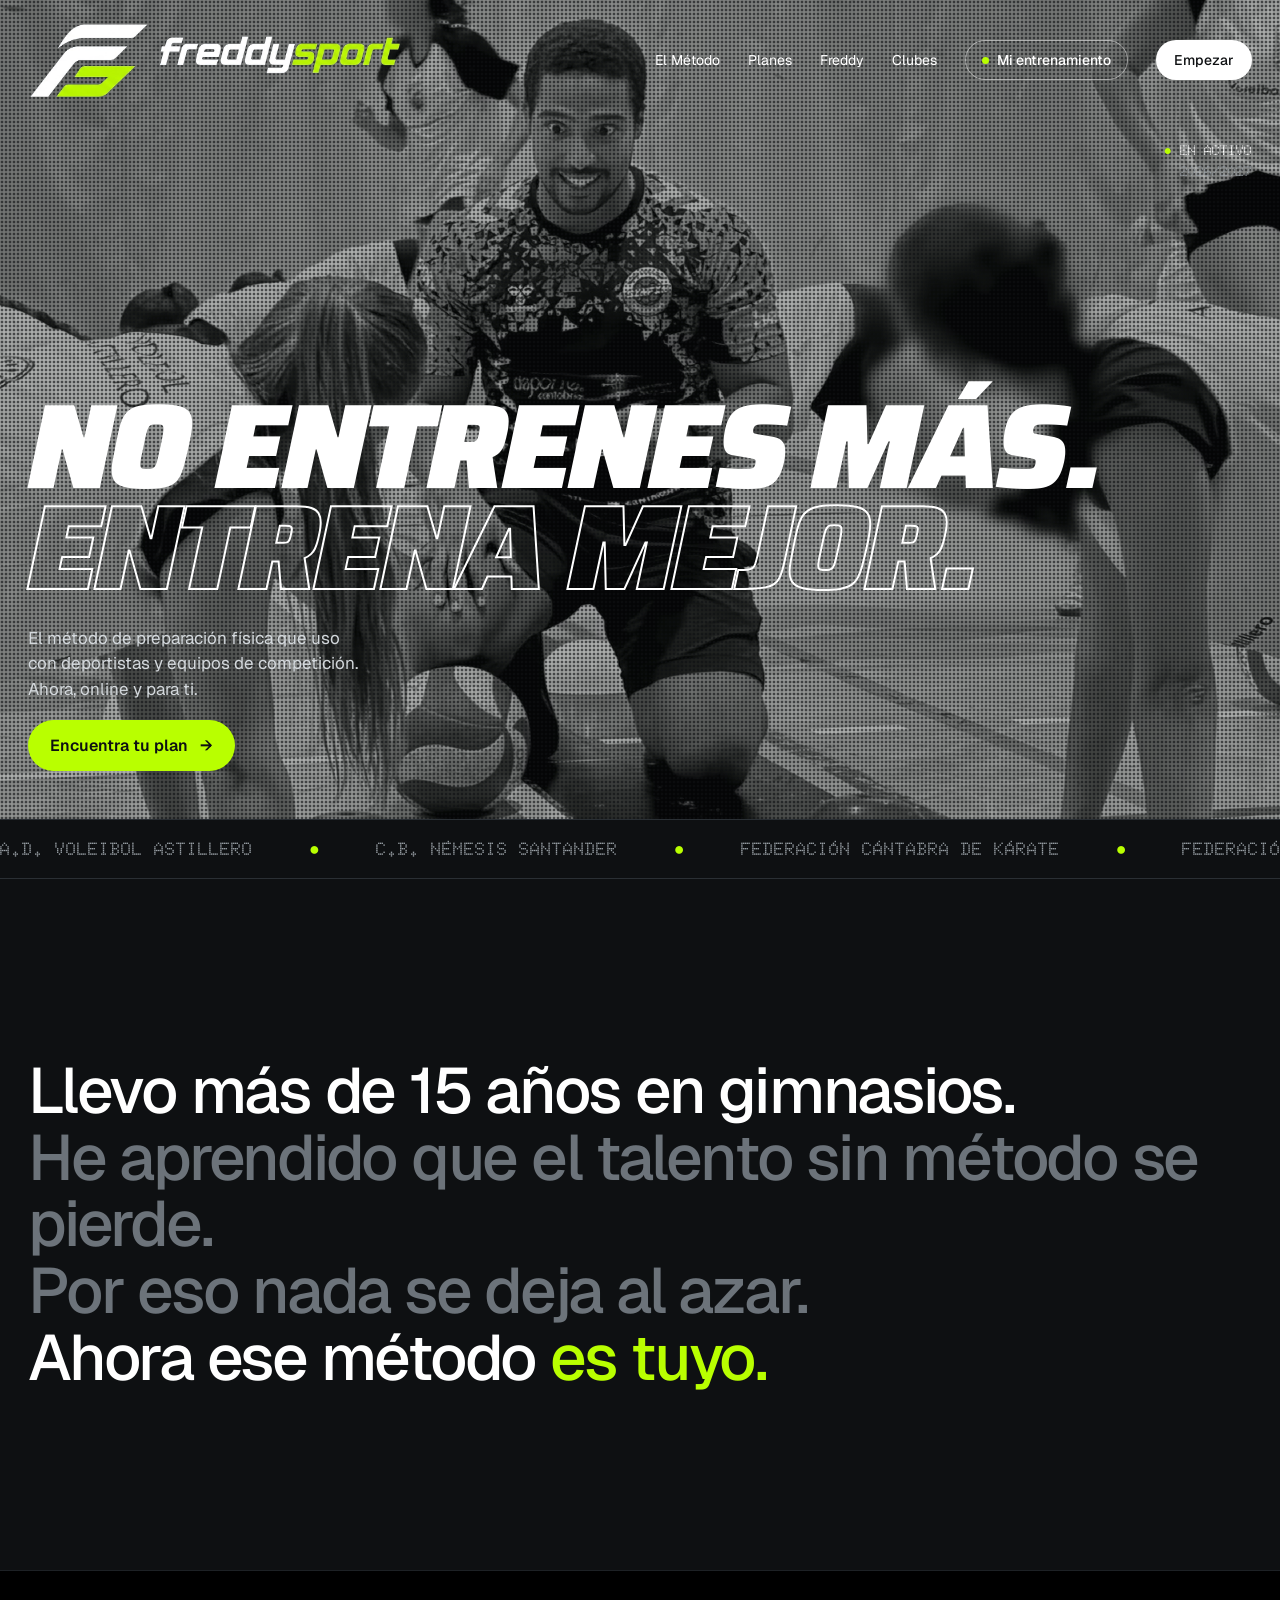
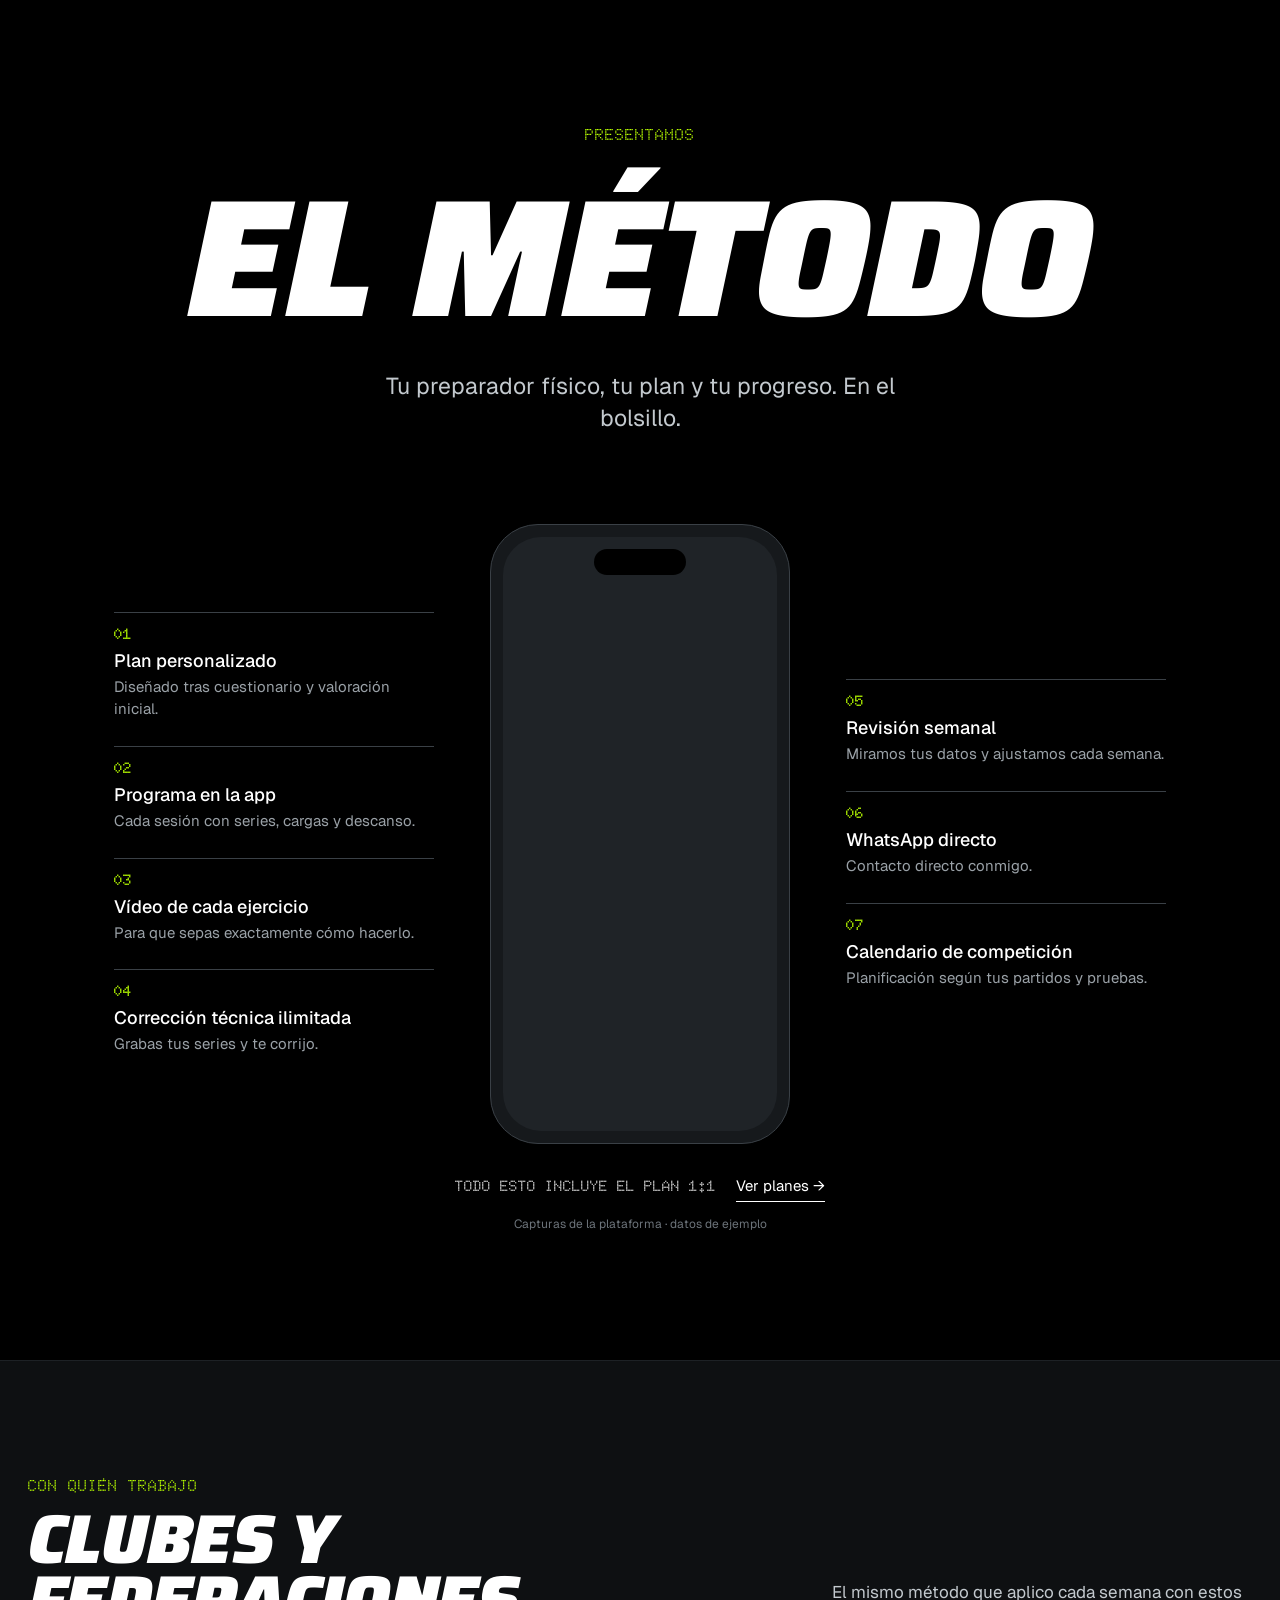
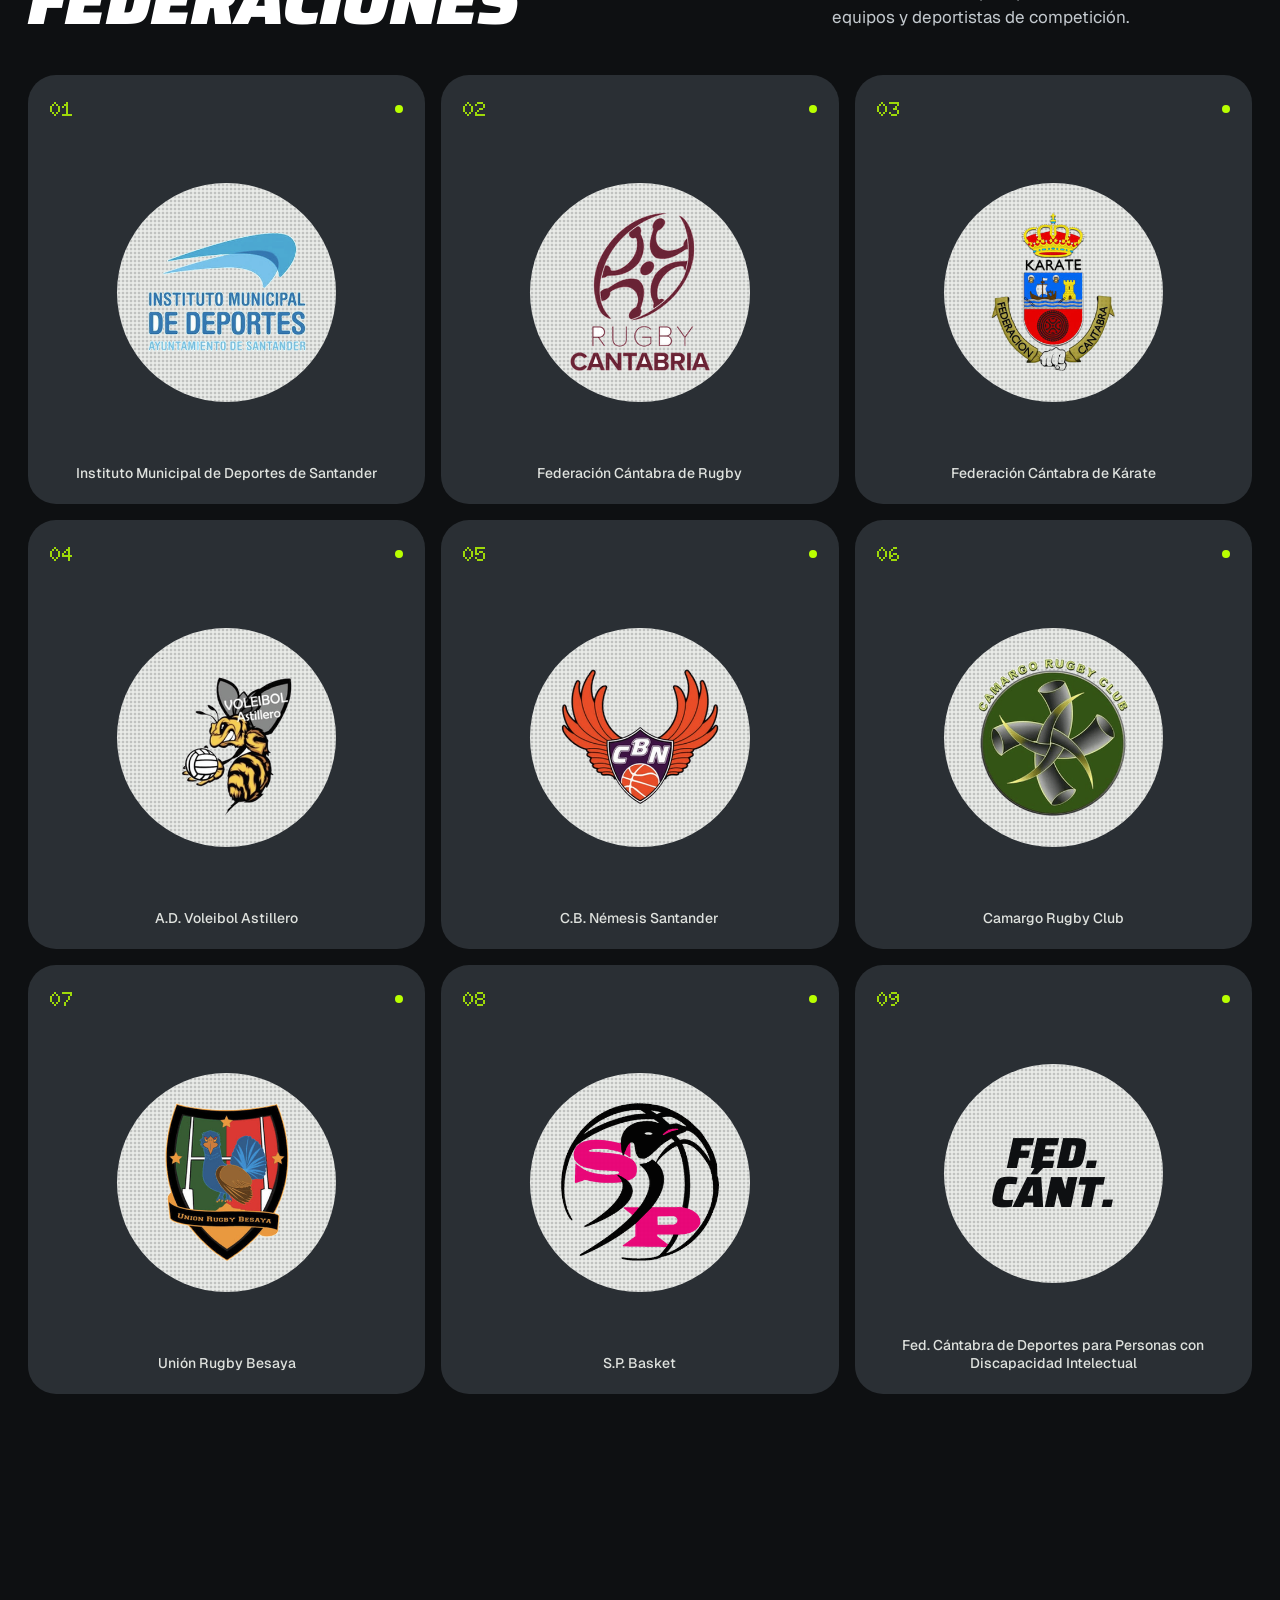
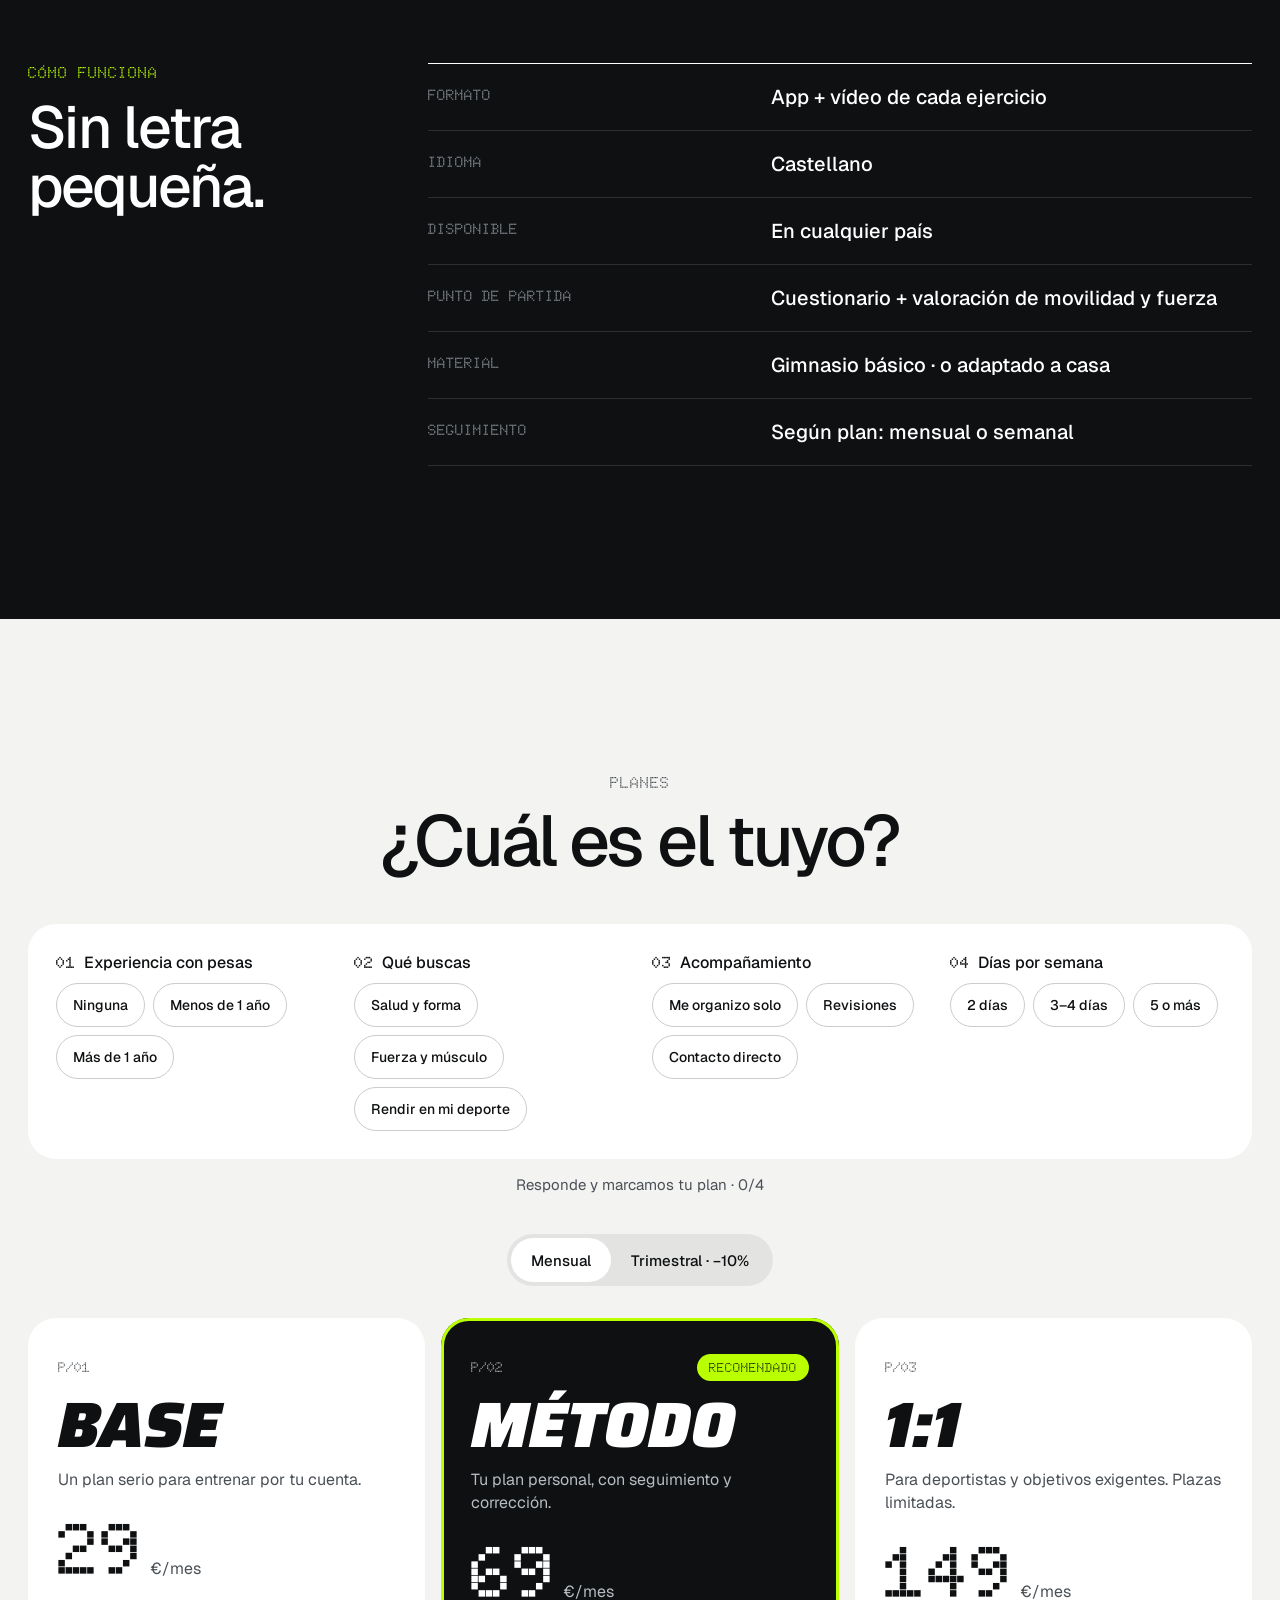
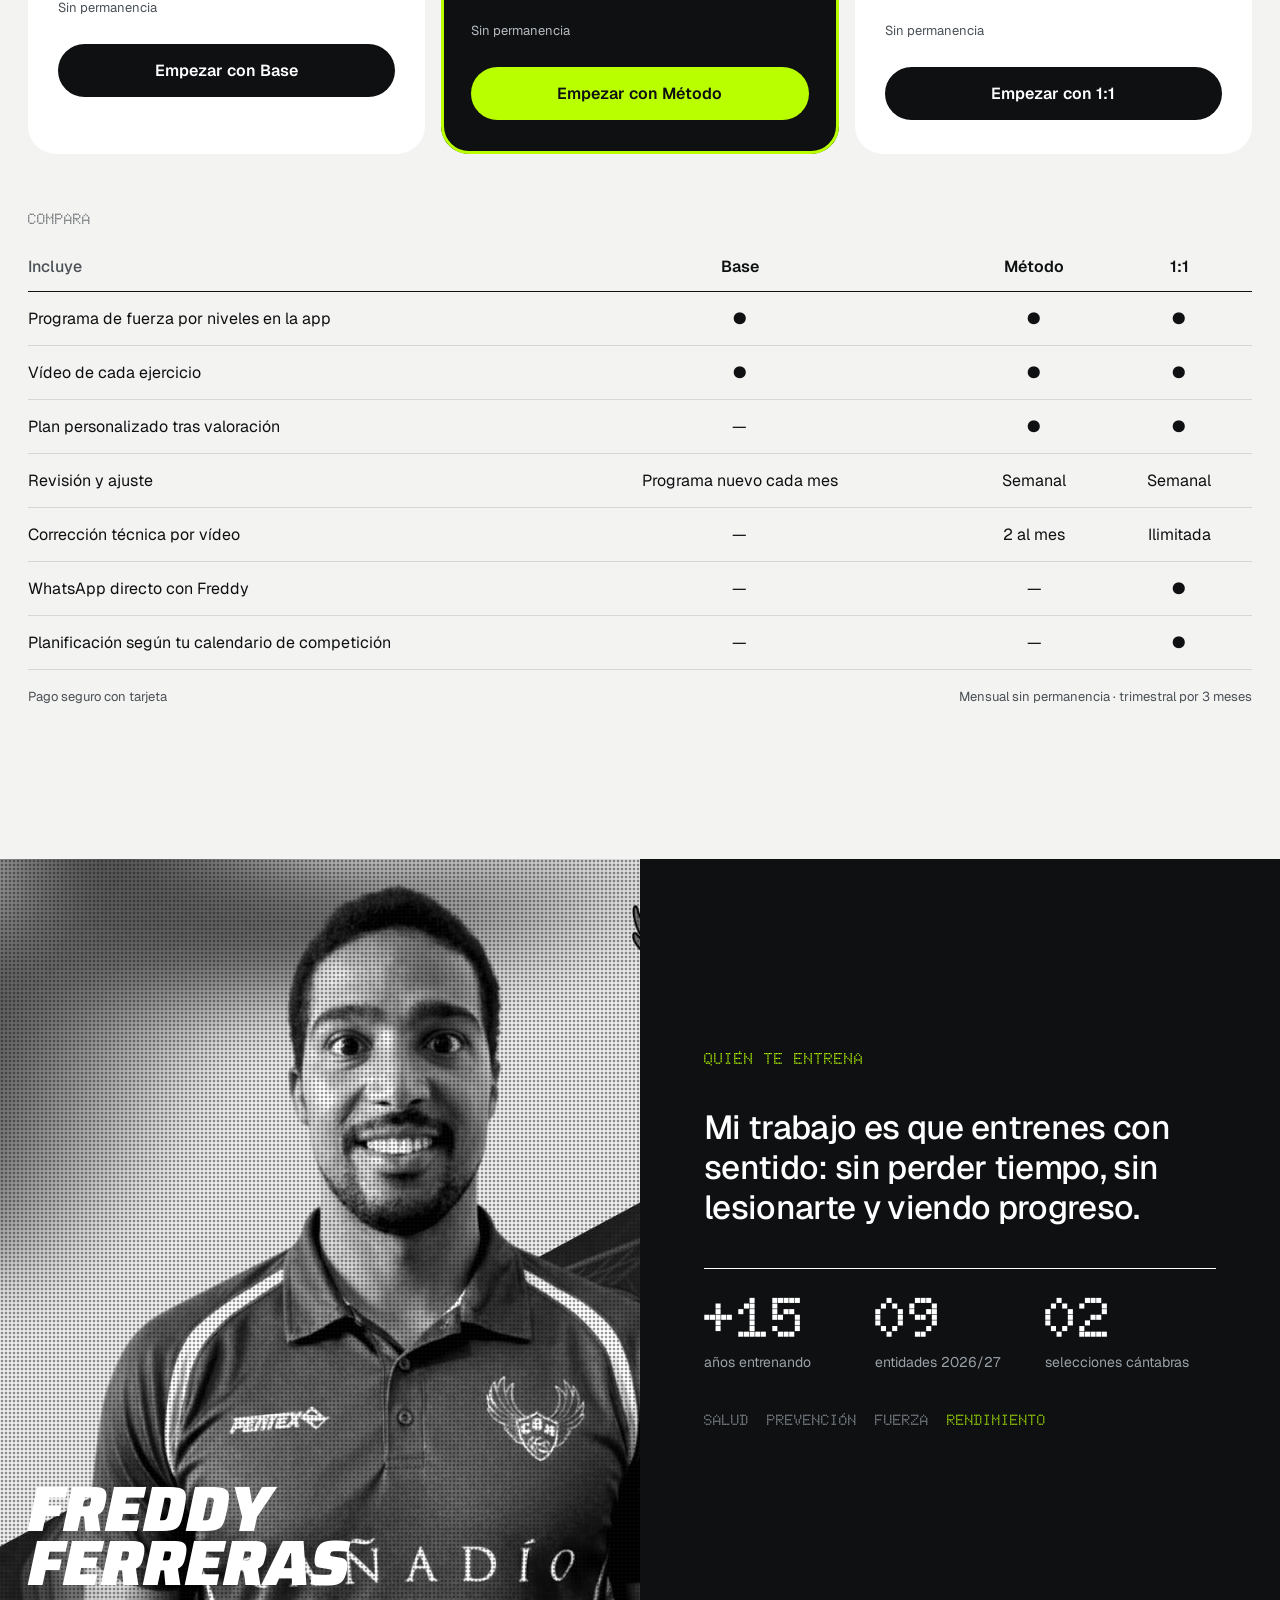
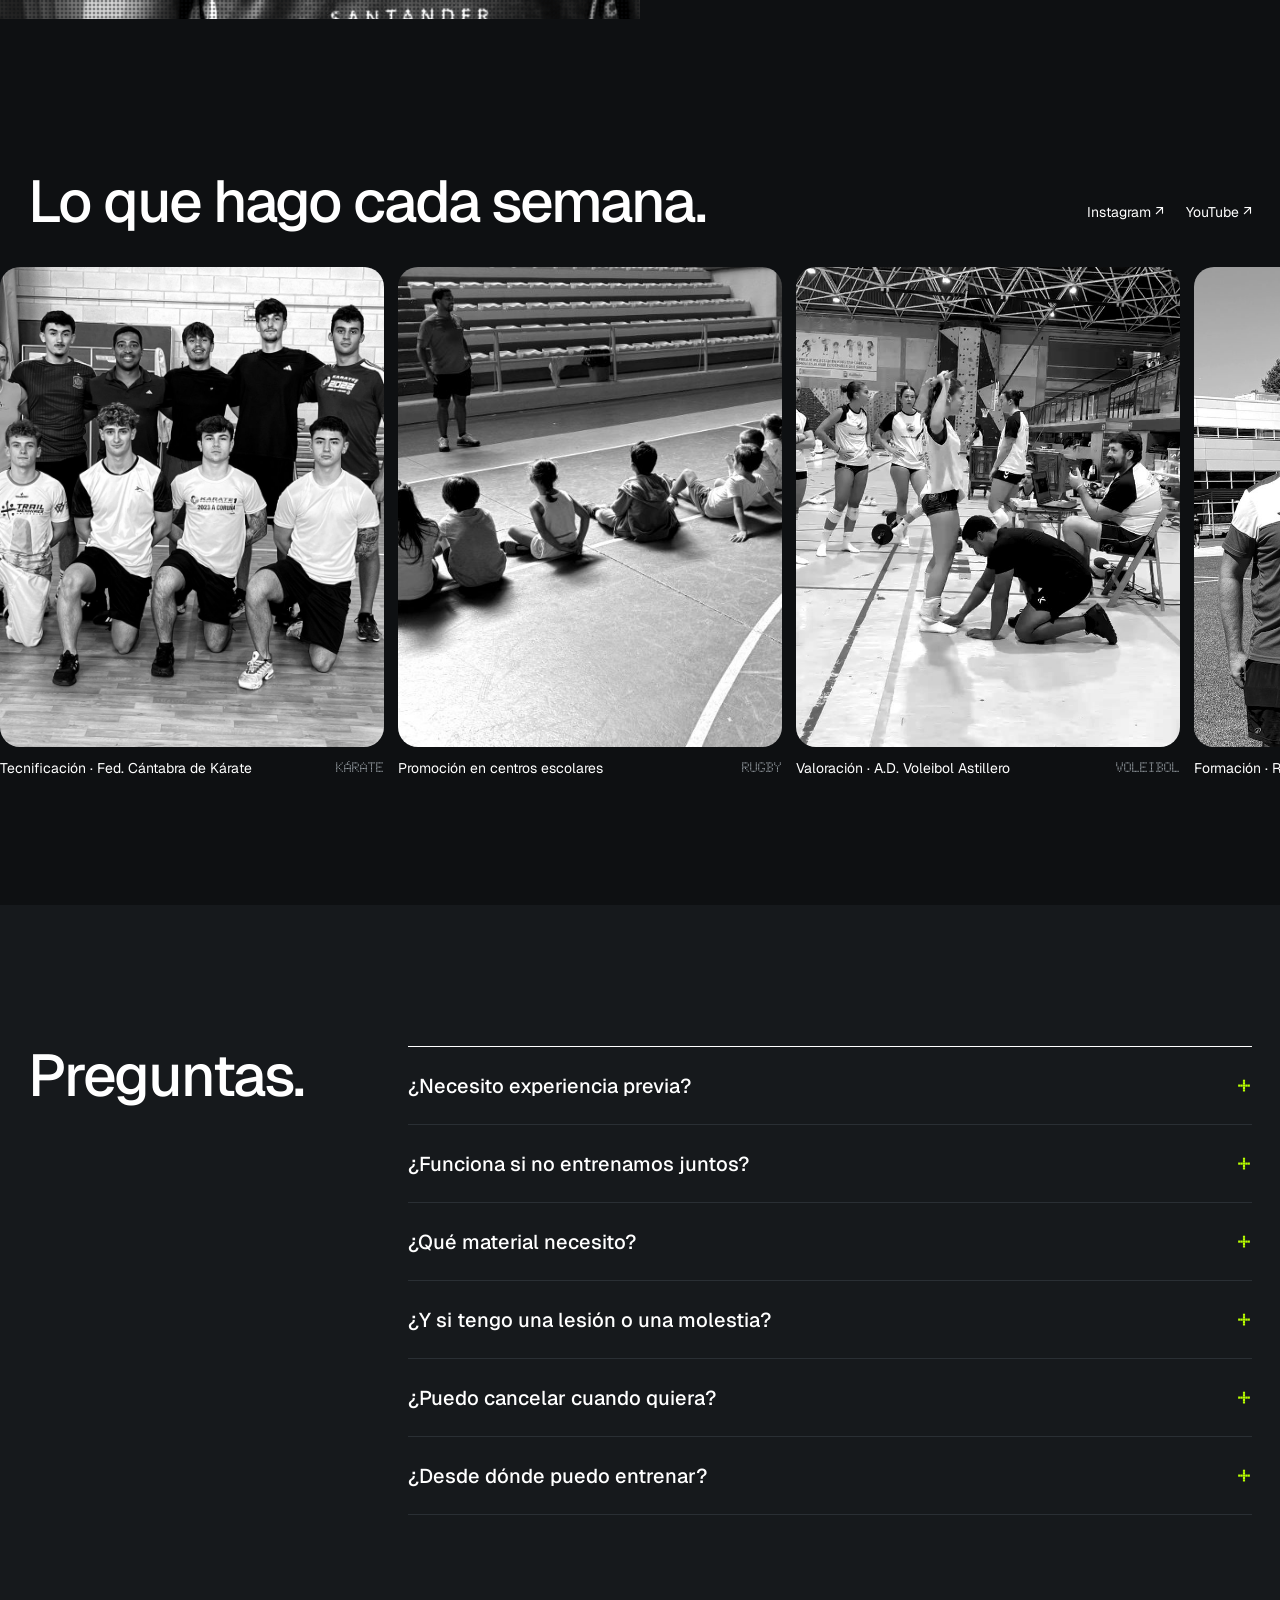
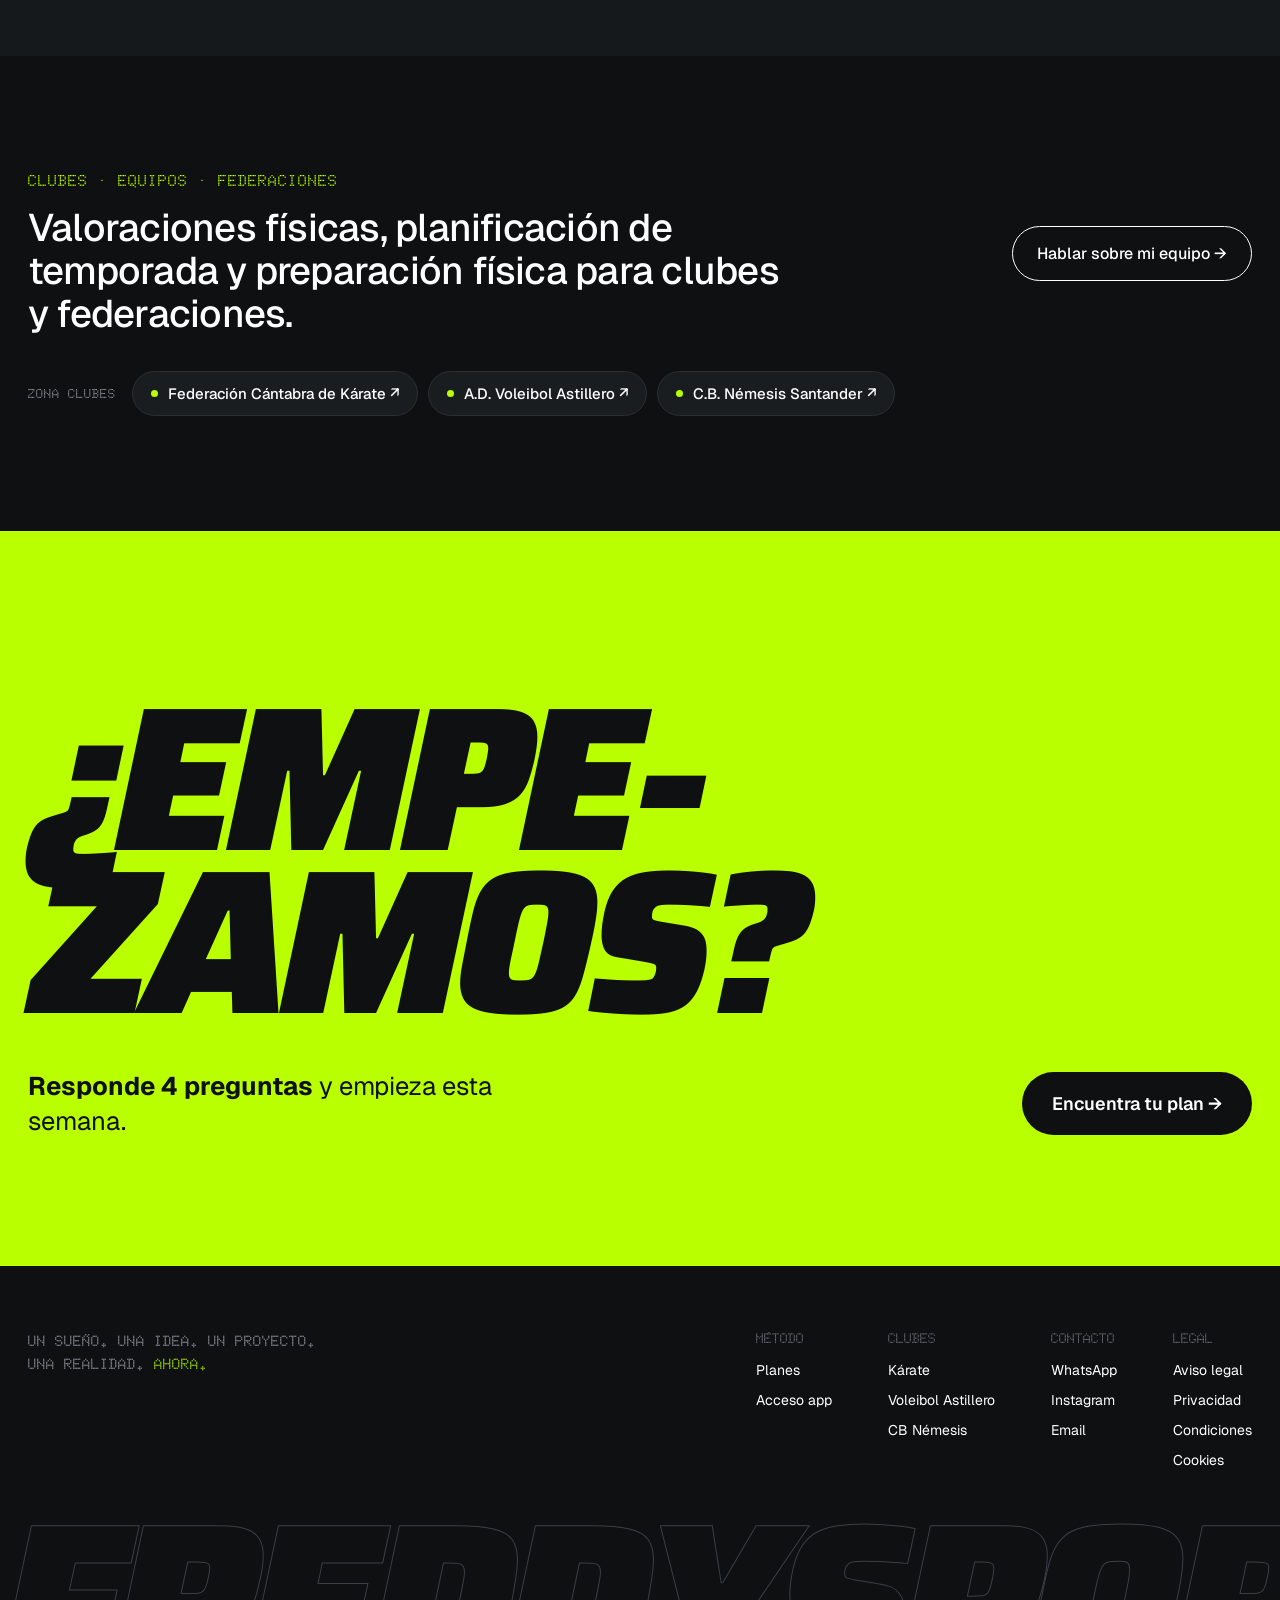
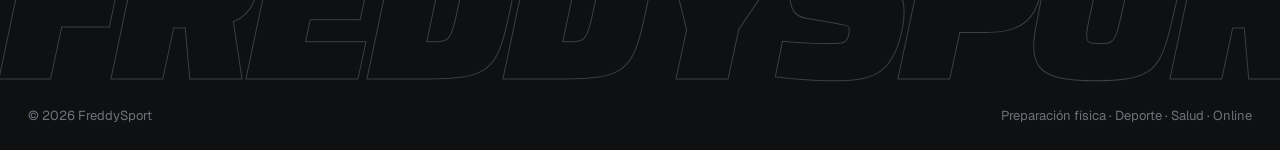
==== commit 6c5af7b2: "Add files via upload" ====
--- a/index.html
+++ b/index.html
@@ -334,7 +334,7 @@
 </figure>
 <figure style="margin: 0; flex: none; width: clamp(260px, 30vw, 420px); scroll-snap-align: start">
 <div style="position: relative; aspect-ratio: 4 / 5; overflow: hidden; border-radius: 20px; background: #16191c">
-<img src="assets/img/rugby-staff.jpg" alt="Freddy con técnicos de rugby" style="width: 100%; height: 100%; object-fit: cover; object-position: 50% 40%; display: block">
+<img src="assets/img/rugby-staff.jpg" alt="Freddy con técnicos de rugby" style="width: 100%; height: 100%; object-fit: cover; object-position: 100% 40%; display: block">
 </div>
 <figcaption style="margin-top: 12px; display: flex; justify-content: space-between; gap: 12px; font-size: 14px"><span>Formación · Rugby</span><span class="m" style="font-weight: 700; color: #9aa1a7">RUGBY</span></figcaption>
 </figure>
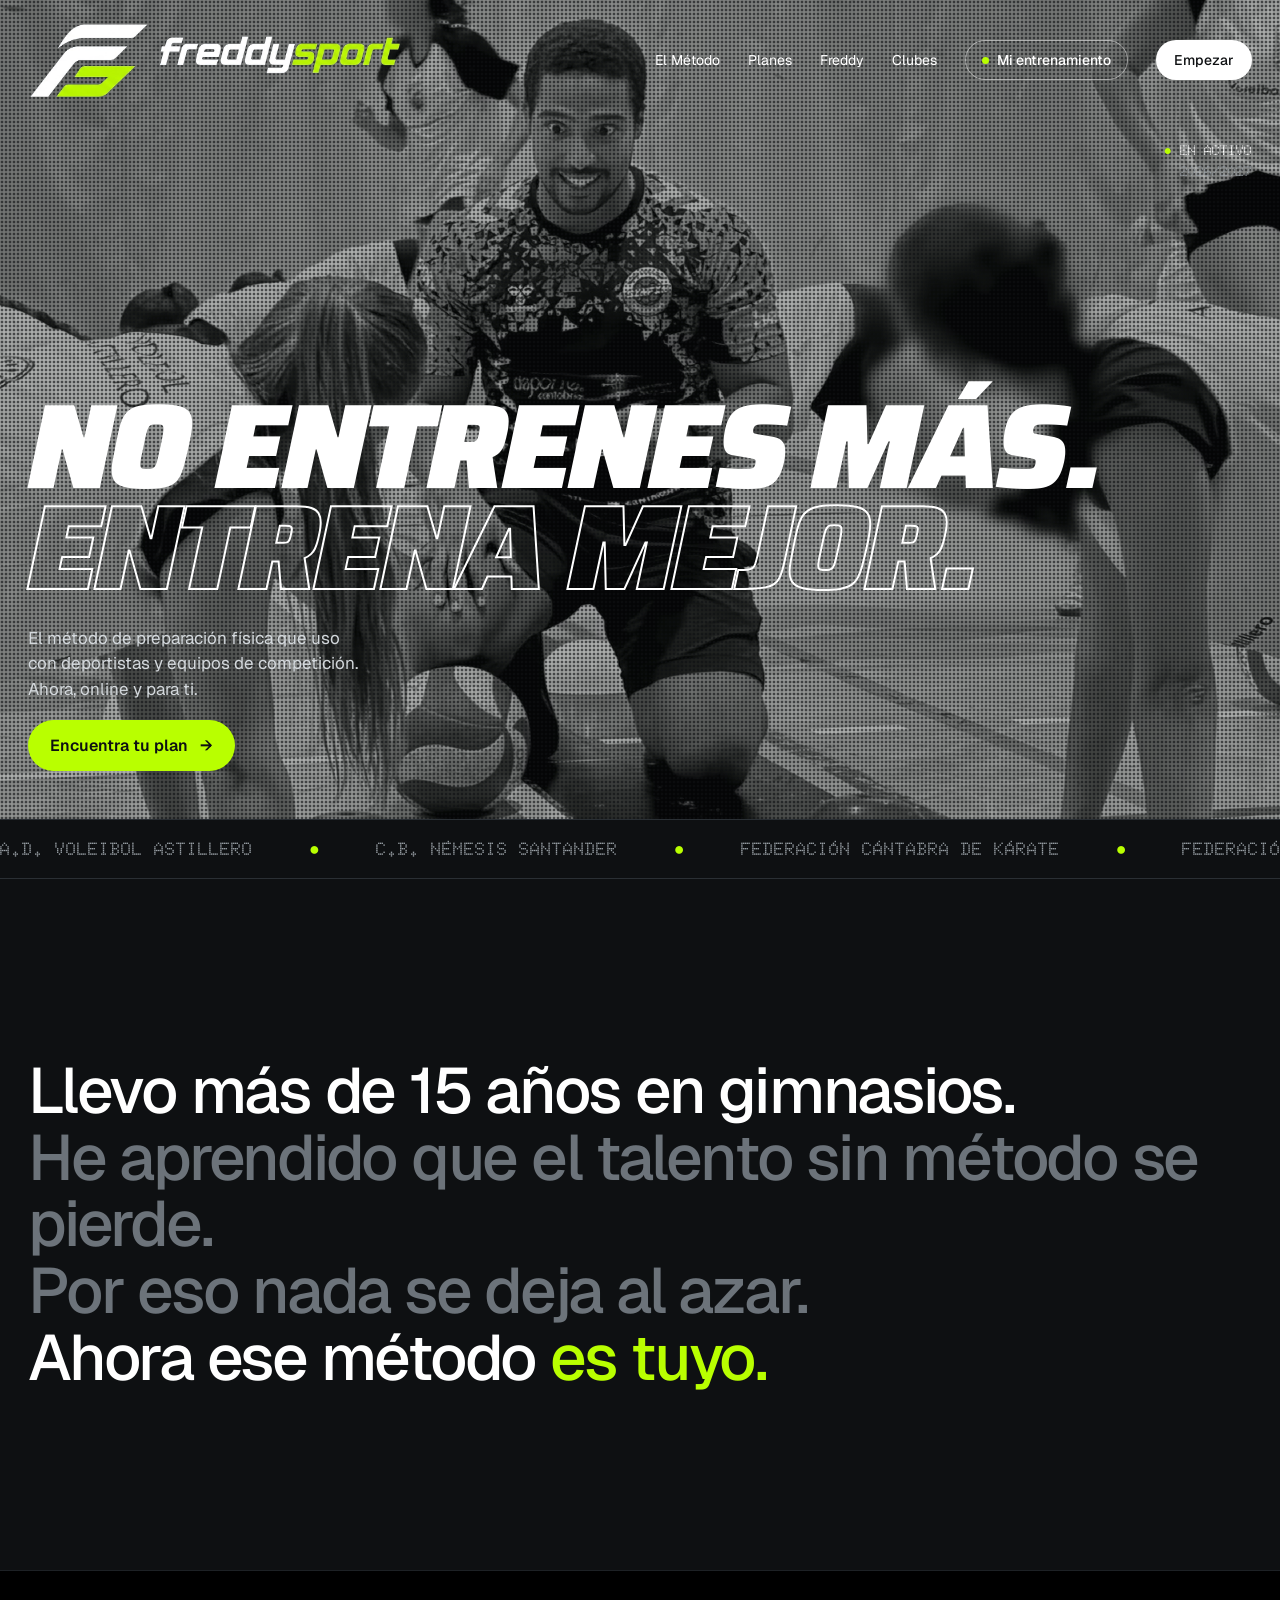
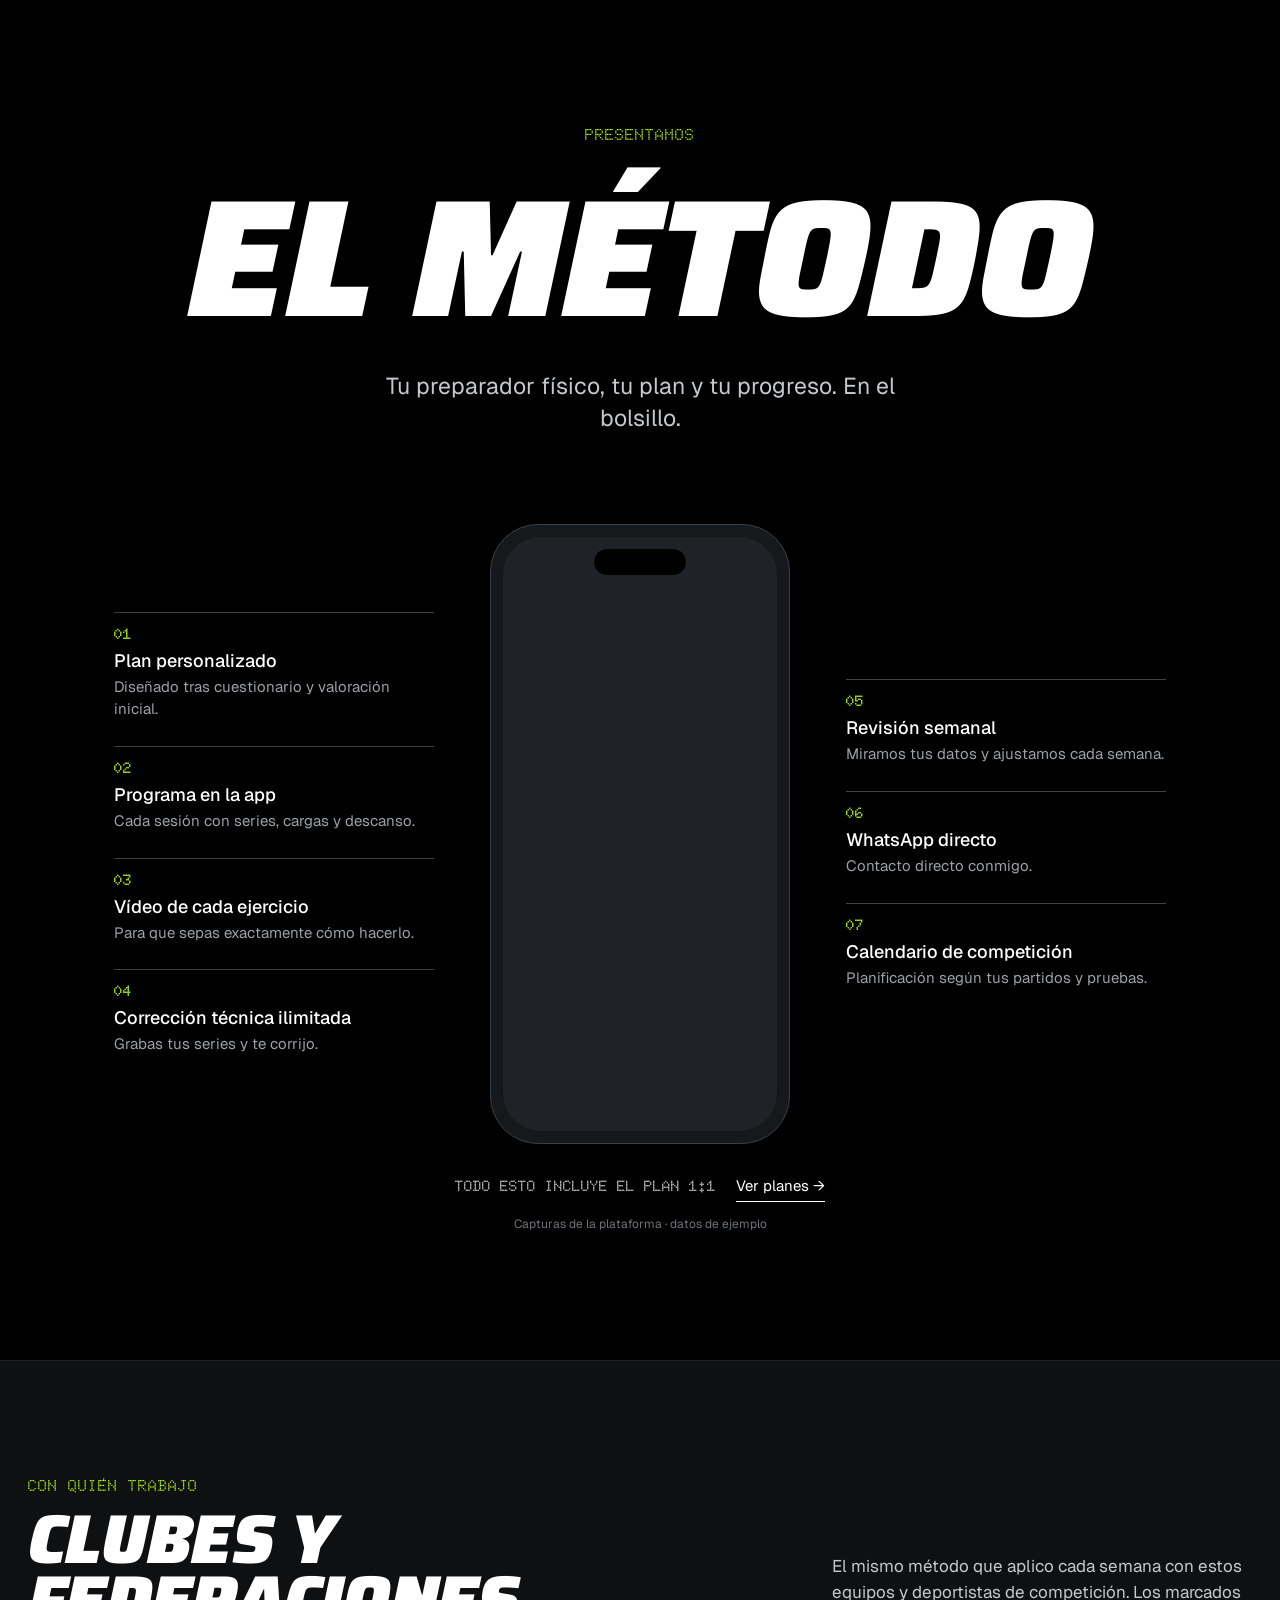
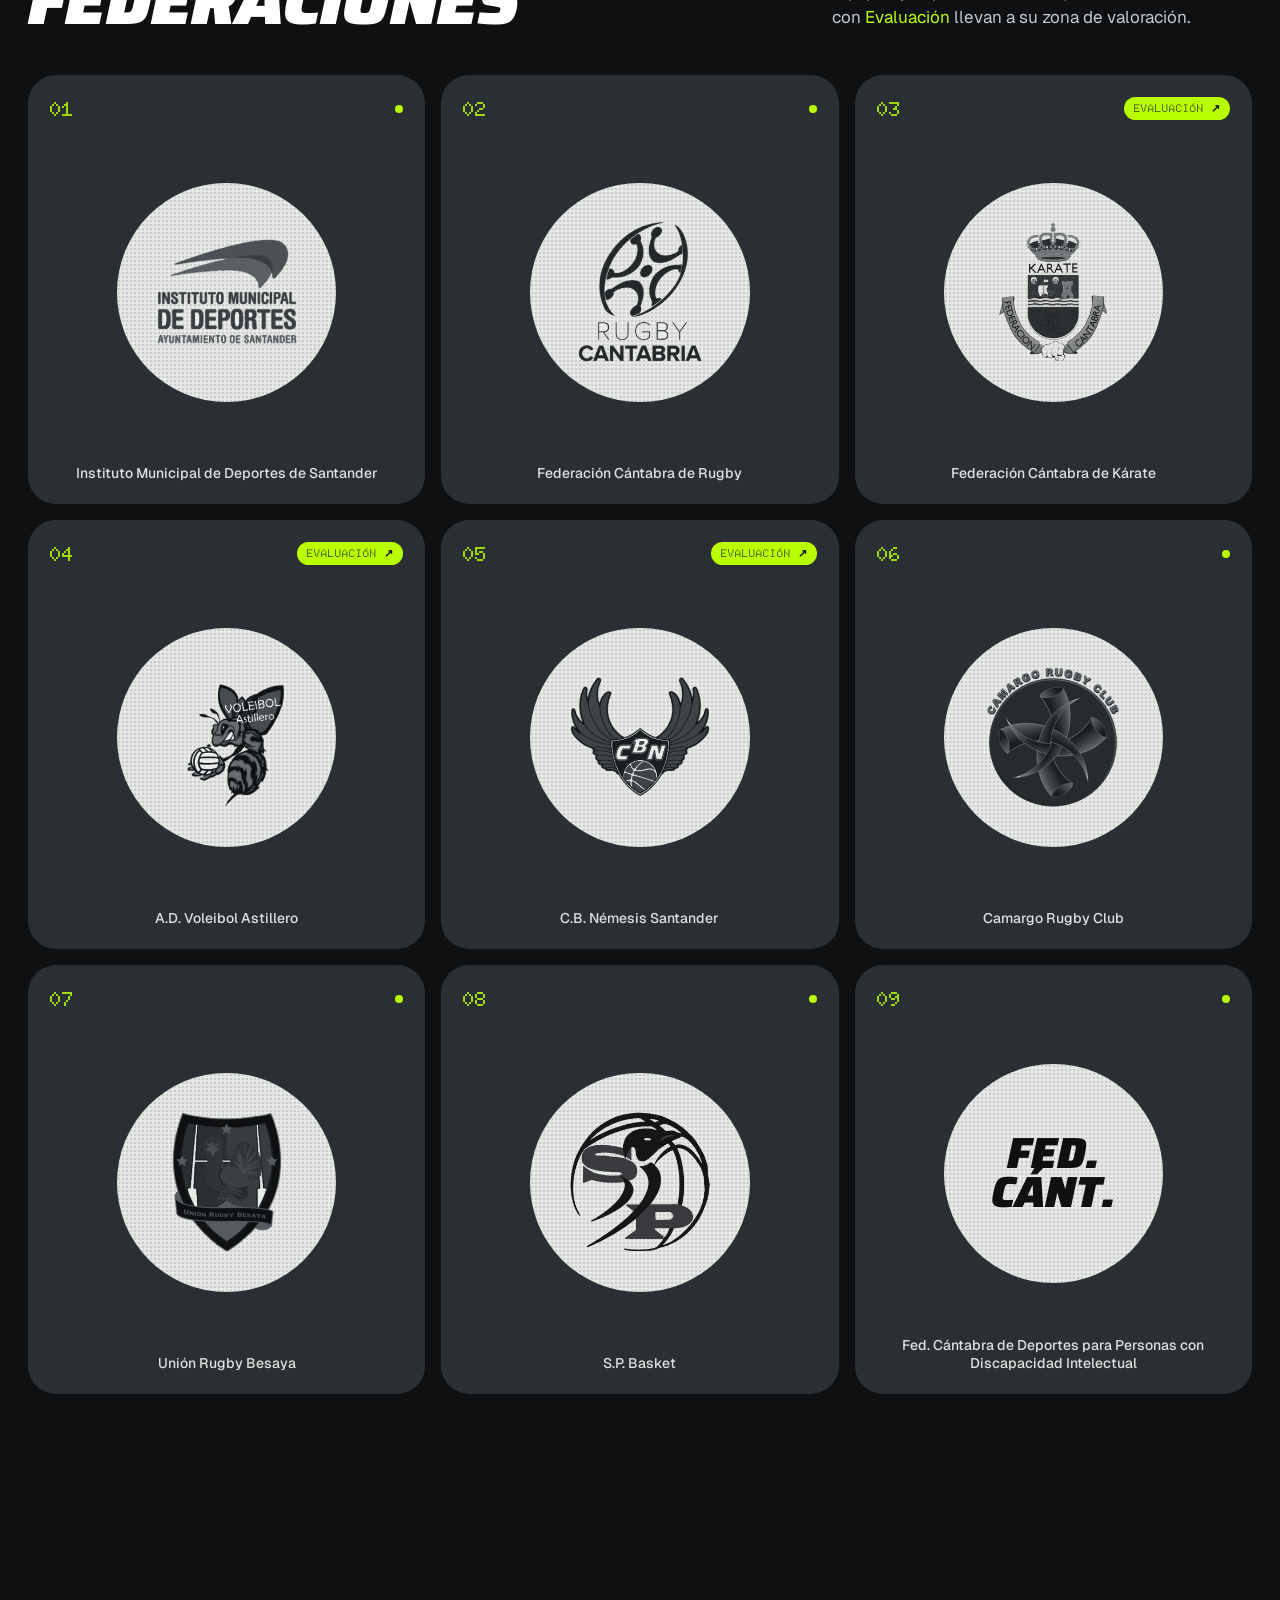
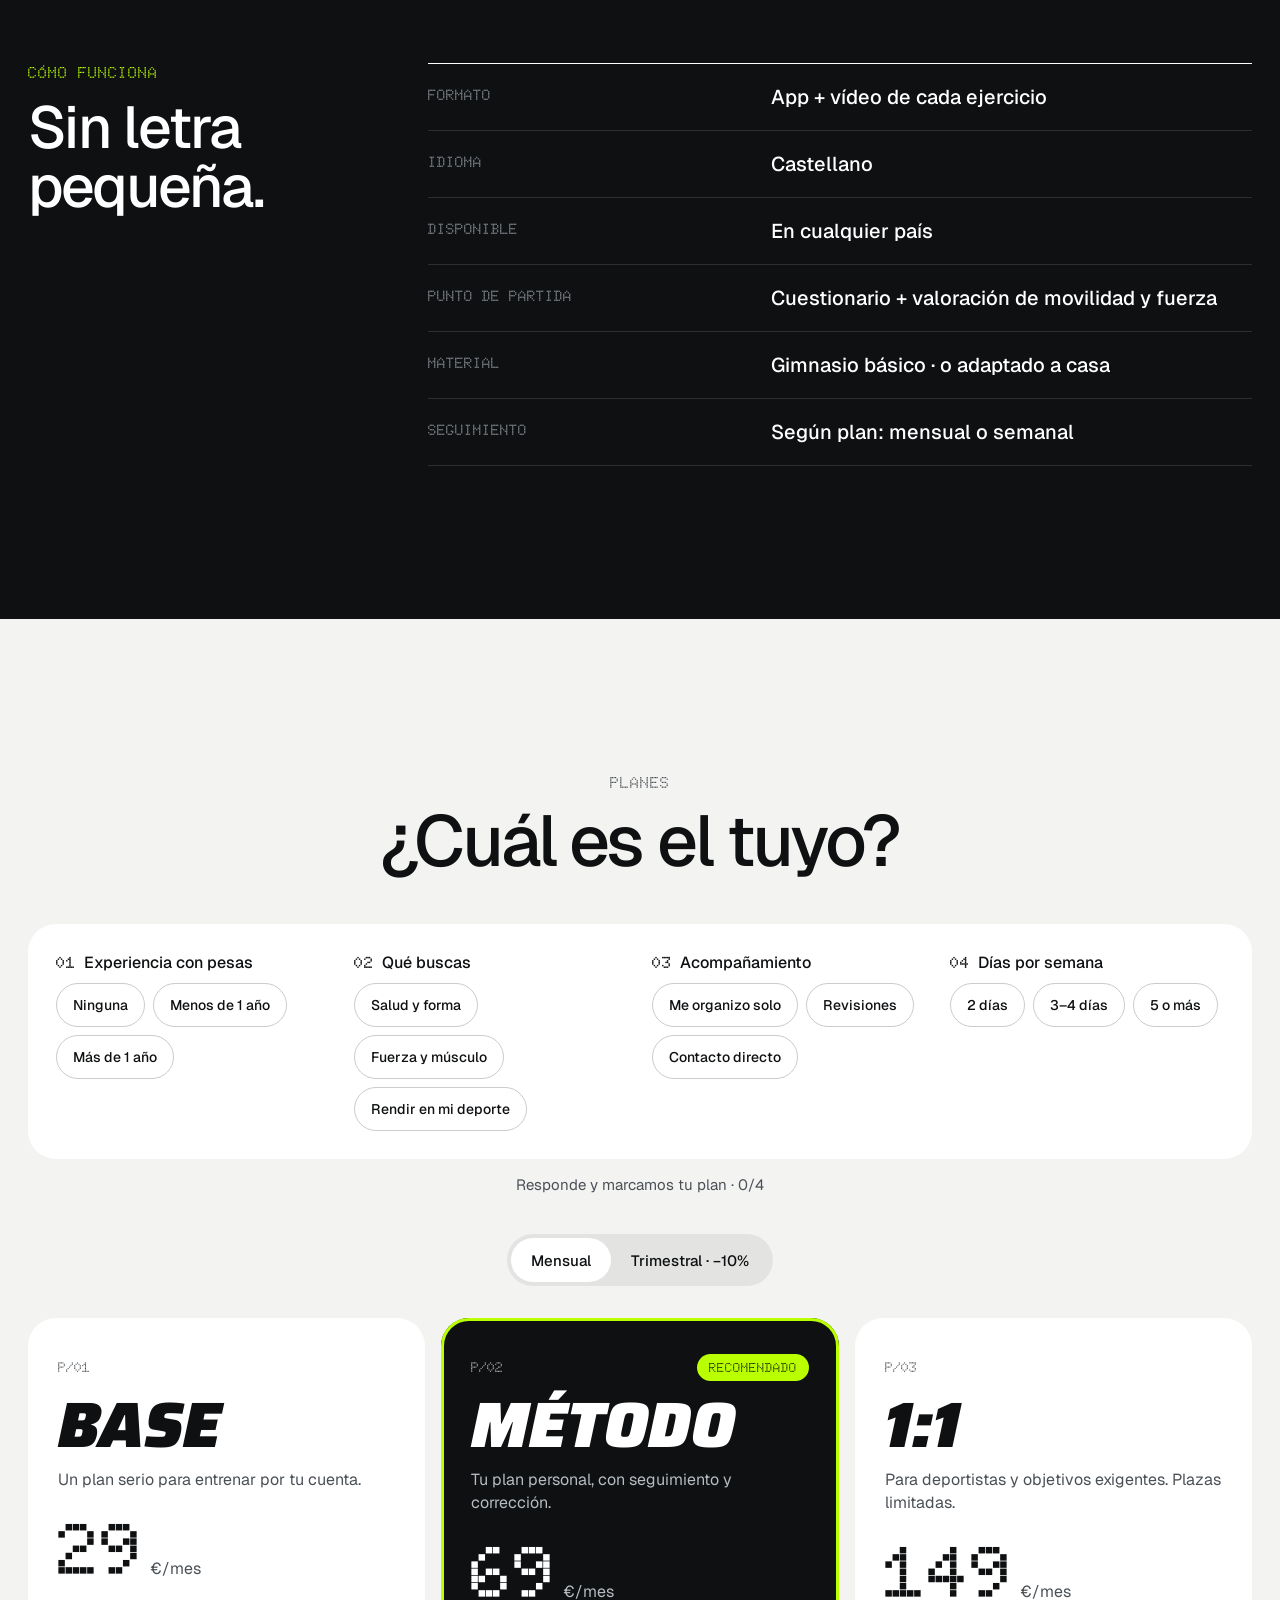
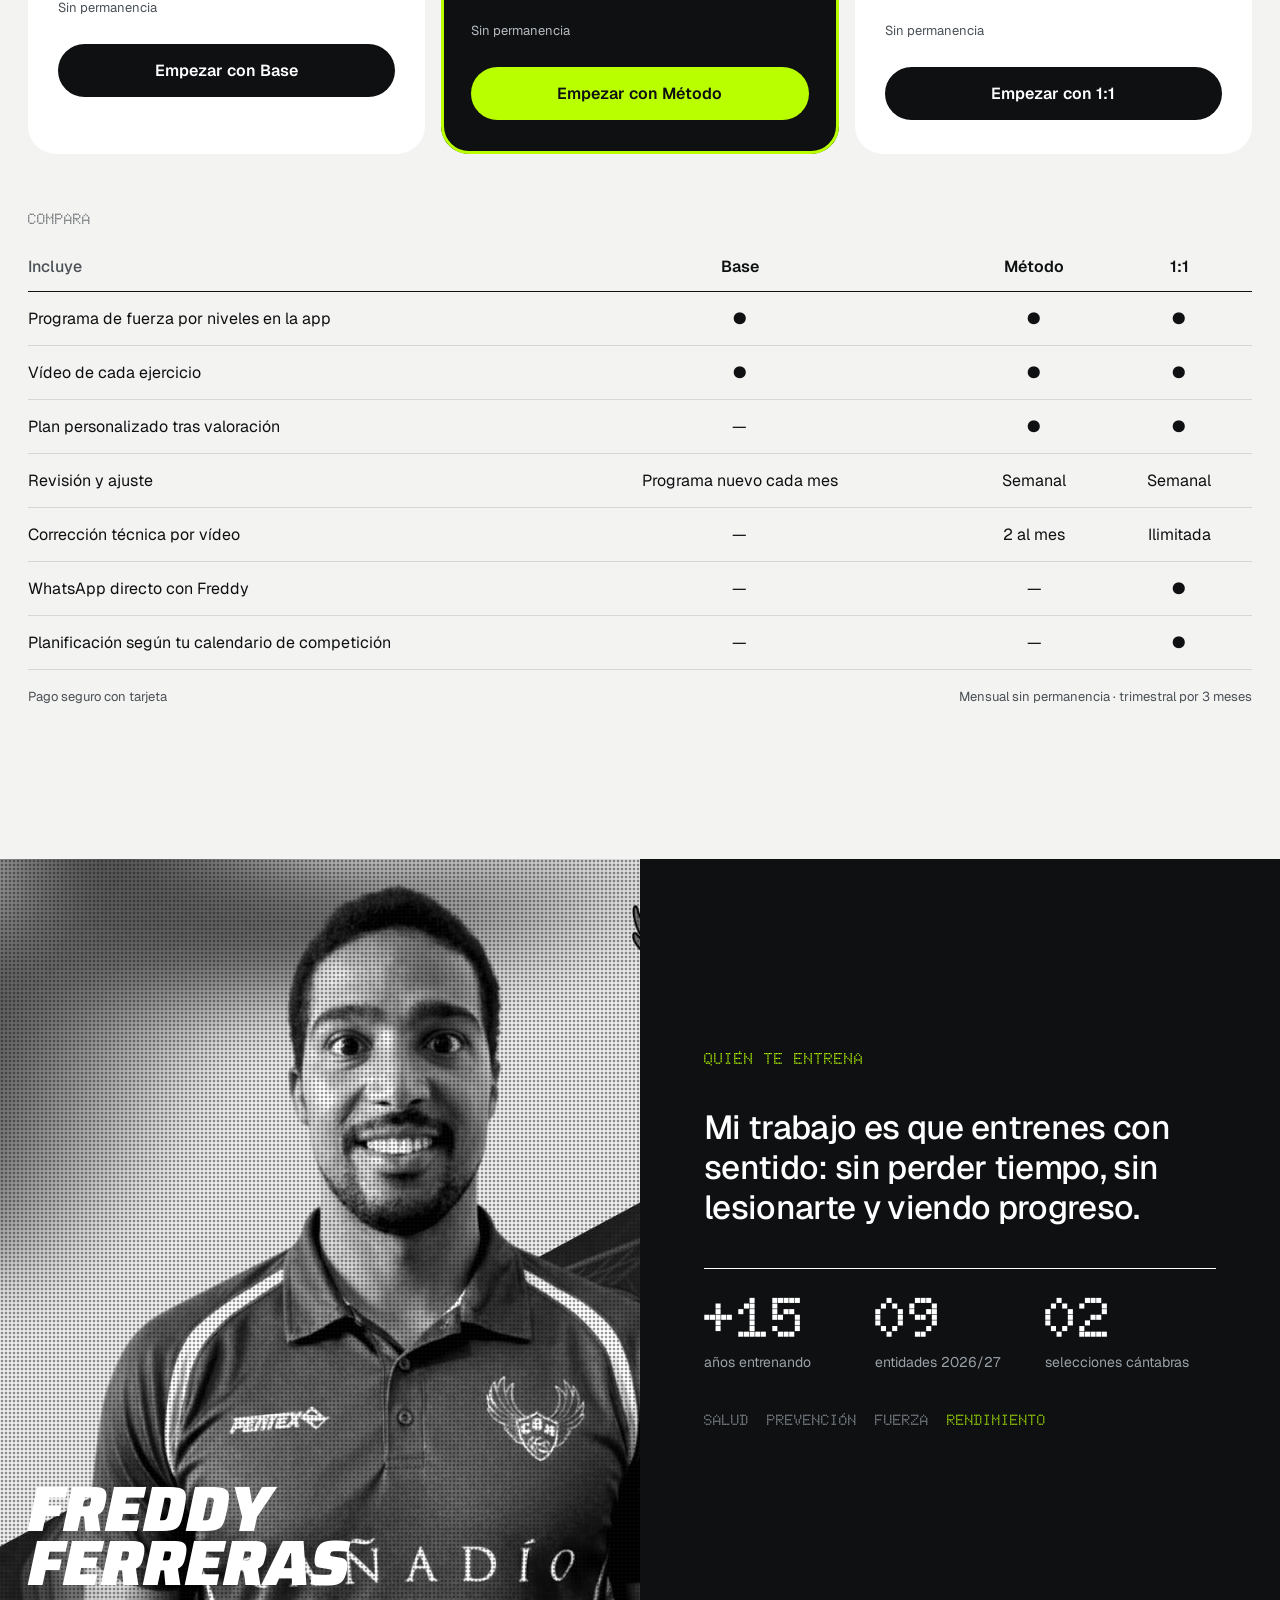
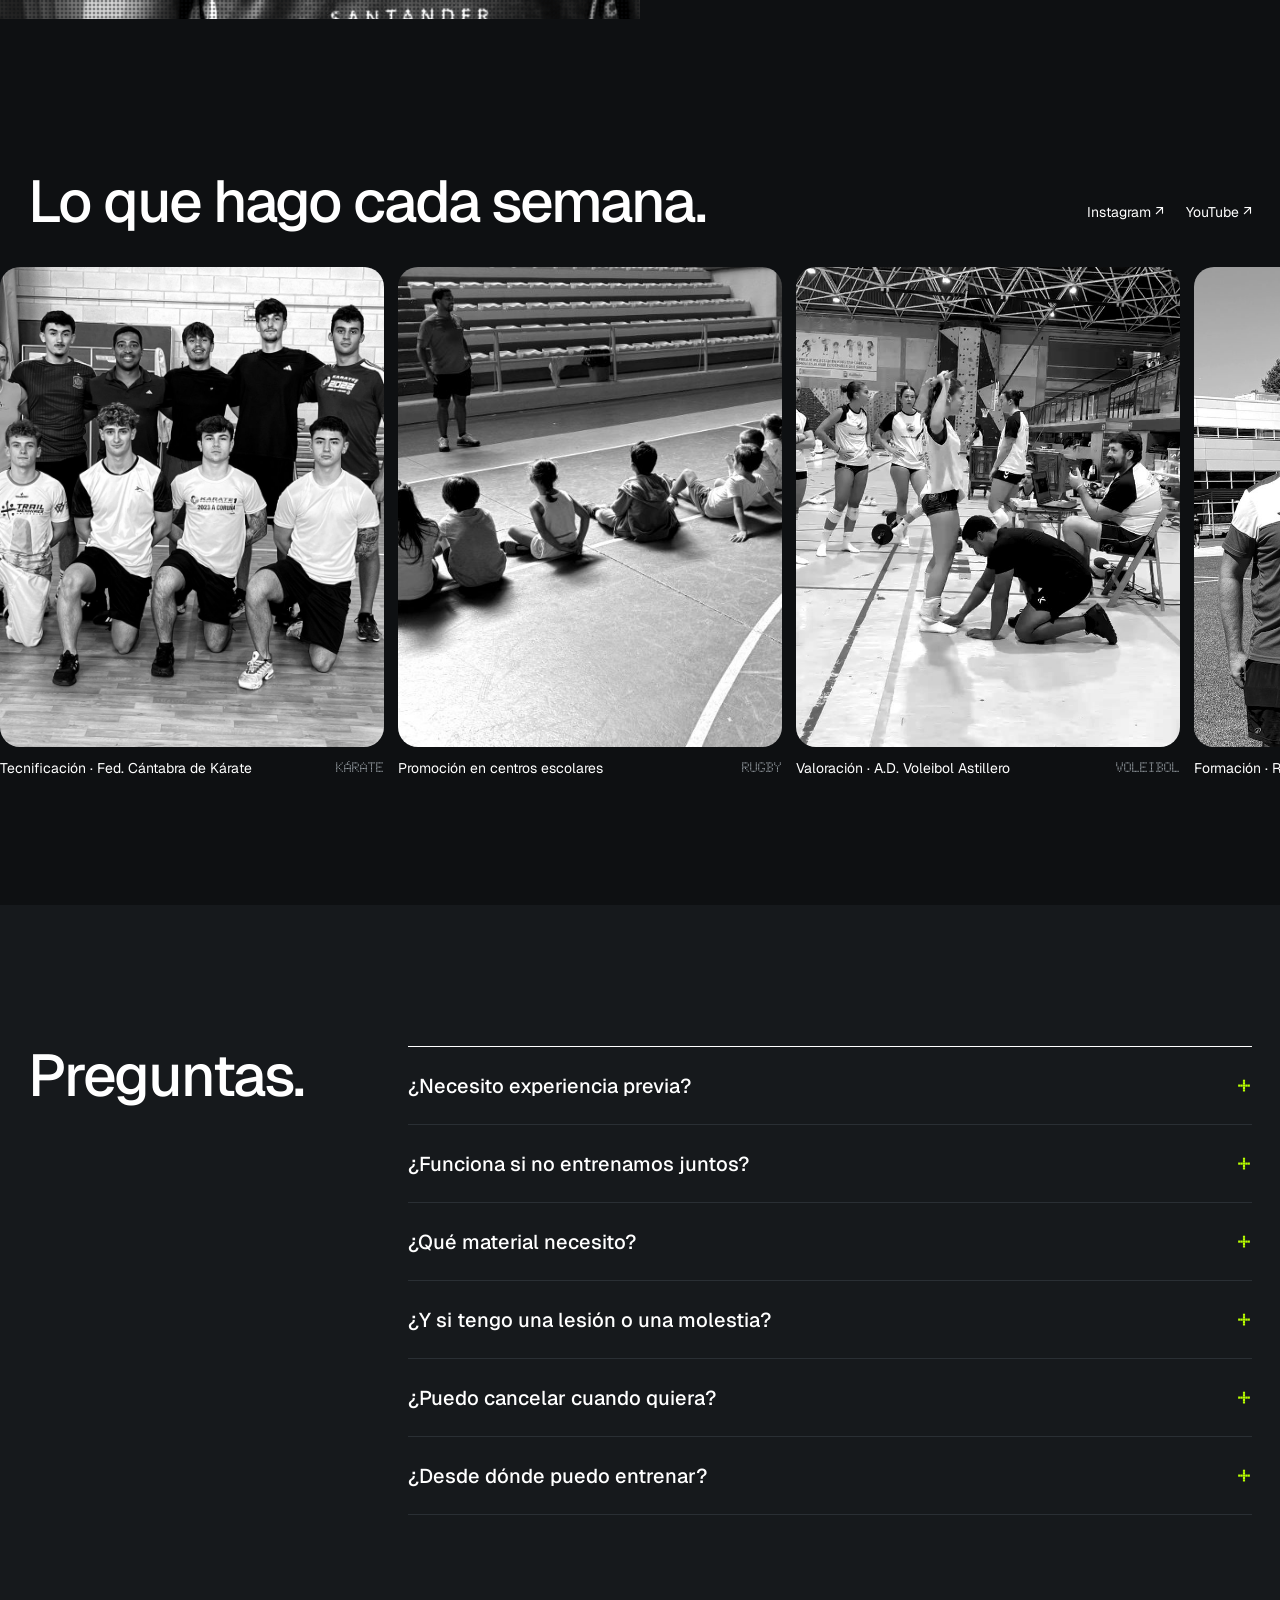
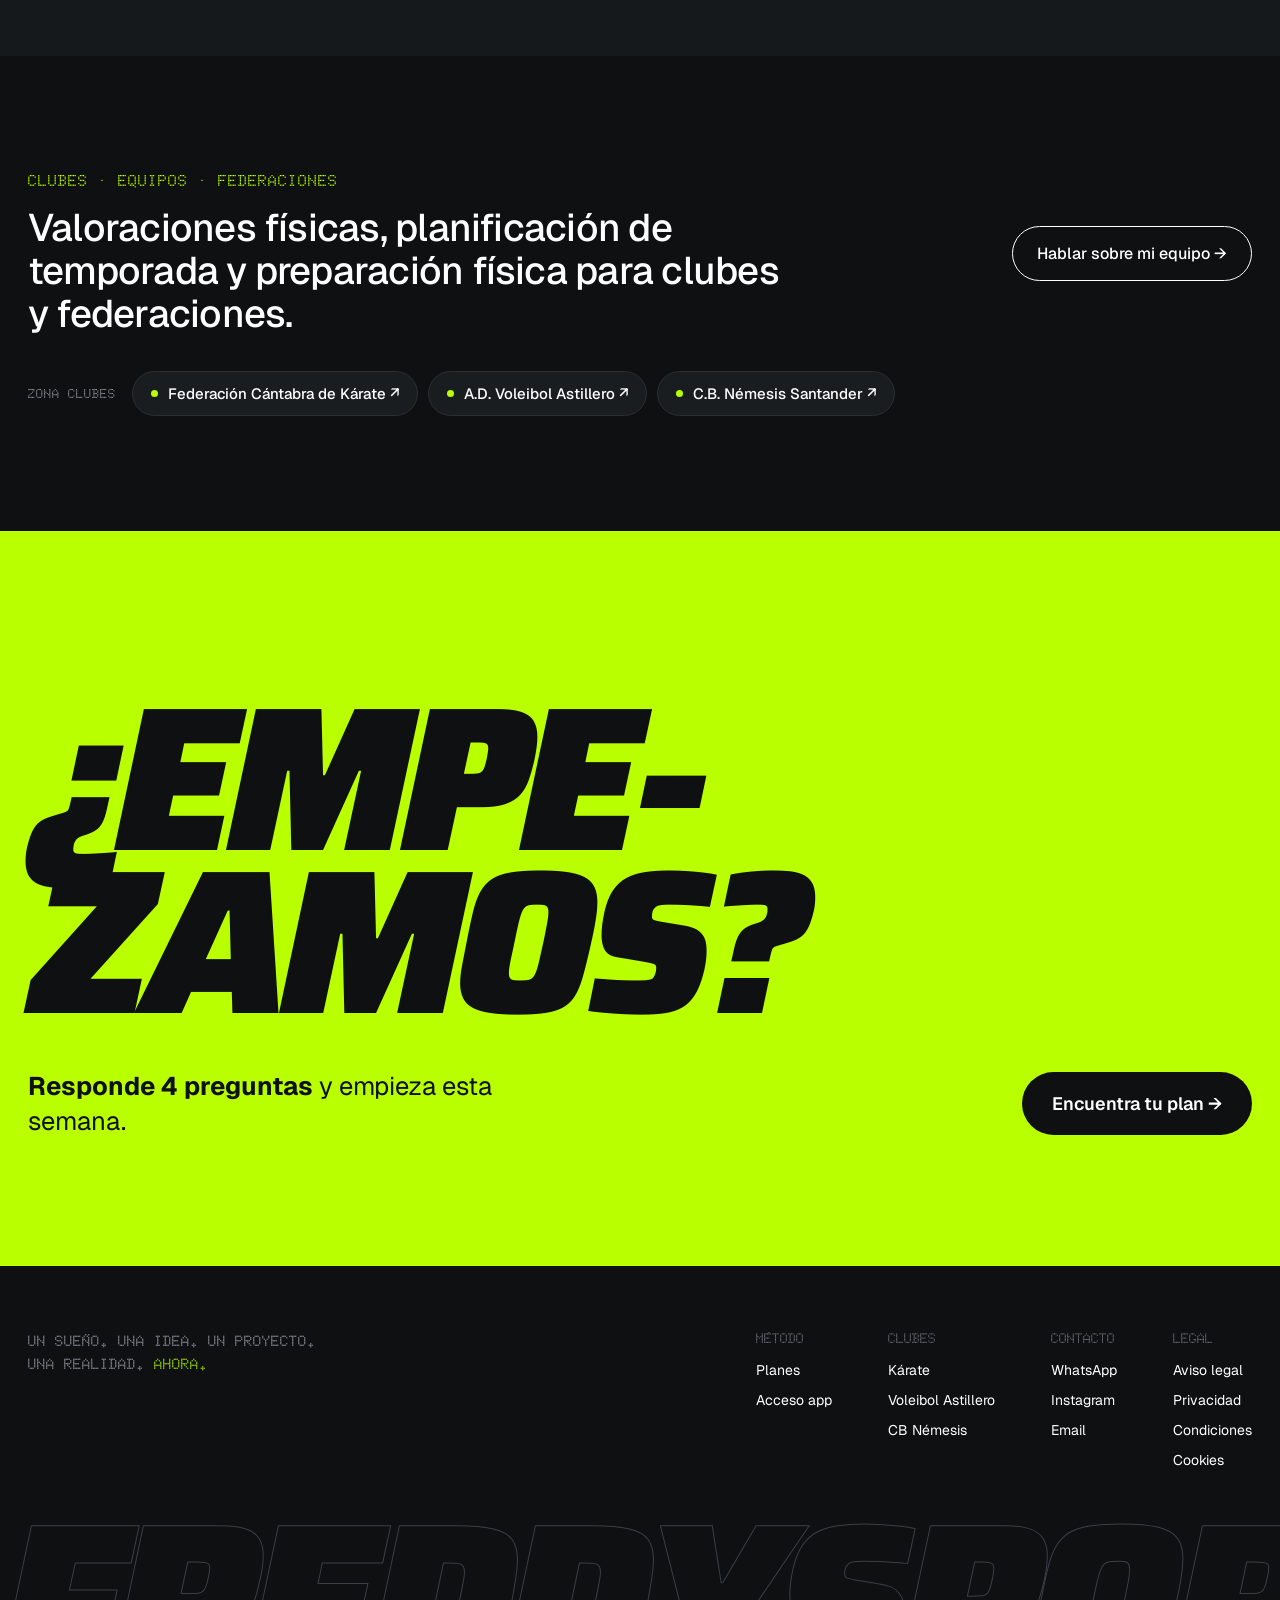
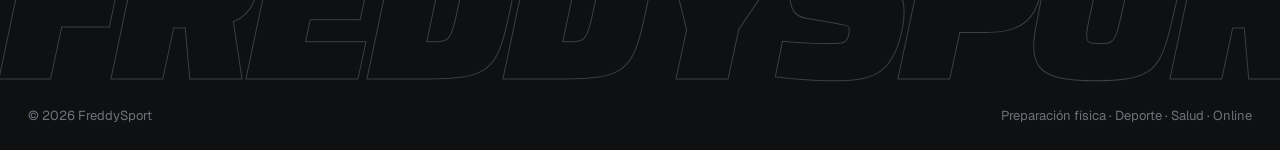
==== commit c51aa194: "Add files via upload" ====
--- a/index.html
+++ b/index.html
@@ -37,8 +37,8 @@
 @keyframes up{from{opacity:0;transform:translateY(40px)}to{opacity:1;transform:none}}
 .track{display:flex;width:max-content;animation:marq 28s linear infinite}
 @keyframes marq{to{transform:translateX(-50%)}}
-.appsl{opacity:0;animation:appfade 18s infinite both}.escgrid{grid-template-columns:repeat(3,minmax(0,1fr));gap:16px}.esct{aspect-ratio:1/1.08}
-@media (max-width:700px){.escgrid{grid-template-columns:repeat(2,minmax(0,1fr));gap:10px}.esct{aspect-ratio:auto!important}.escc{width:74%!important}.esct:last-child{grid-column:1/-1}.esct:last-child .escc{width:140px!important}}
+.appsl{opacity:0;animation:appfade 18s infinite both}.escgrid{grid-template-columns:repeat(3,minmax(0,1fr));gap:16px}.esct{aspect-ratio:1/1.08;transition:background .2s,transform .2s}.esclink:hover{background:#353b41!important;transform:translateY(-3px)}.esclink:focus-visible{outline:3px solid #b9ff00;outline-offset:3px}
+@media (max-width:700px){.escgrid{grid-template-columns:repeat(2,minmax(0,1fr));gap:10px}.esct{aspect-ratio:auto!important}.escc{width:74%!important}.esct:last-child{grid-column:1/-1}.esct:last-child .escc{width:140px!important}.evalpill{font-size:9px!important;padding:4px 7px!important}}
 @keyframes appfade{0%{opacity:0}3%{opacity:1}16.6%{opacity:1}19.6%{opacity:0}100%{opacity:0}}@media (prefers-reduced-motion: reduce){.appsl{animation:none}.appsl:first-of-type{opacity:1}}
 
 @supports (animation-timeline: view()){
@@ -165,18 +165,18 @@
 <div style="display: flex; flex-wrap: wrap; justify-content: space-between; align-items: flex-end; gap: 20px 40px">
 <div><div class="m" style="font-weight: 700; font-size: 16px; color: #b9ff00">CON QUIÉN TRABAJO</div>
 <h2 class="s" style="margin: 14px 0 0; font-weight: 900; font-size: clamp(44px, 5.4vw, 84px); line-height: 0.88; letter-spacing: -0.01em; text-transform: uppercase">Clubes y<br>federaciones</h2></div>
-<p style="margin: 0; max-width: 420px; font-size: 17px; line-height: 1.5; color: #c3c9ce">El mismo método que aplico cada semana con estos equipos y deportistas de competición.</p>
+<p style="margin: 0; max-width: 420px; font-size: 17px; line-height: 1.5; color: #c3c9ce">El mismo método que aplico cada semana con estos equipos y deportistas de competición. Los marcados con <span style="color: #b9ff00">Evaluación</span> llevan a su zona de valoración.</p>
 </div>
 <div class="escgrid" style="margin-top: 44px; display: grid">
-<div class="esct" style="position: relative; overflow: hidden; background: #2a2f34; color: #ffffff; border-radius: 28px; display: flex; flex-direction: column; justify-content: space-between; gap: 14px; padding: clamp(16px, 2vw, 22px)"><div style="display: flex; justify-content: space-between; align-items: center"><span class="m" style="font-weight: 900; font-size: 20px; color: #b9ff00">01</span><span style="width: 8px; height: 8px; border-radius: 50%; background: #b9ff00"></span></div><div class="escc" style="position: relative; flex: none; margin: 0 auto; width: min(62%, 220px); aspect-ratio: 1; border-radius: 50%; background: #e9ebe8; display: flex; align-items: center; justify-content: center; overflow: hidden"><div class="ht" aria-hidden="true" style="opacity: 0.3"></div><img src="assets/escudos/EMR.png" alt="Escudo de Instituto Municipal de Deportes de Santander" loading="lazy" style="position: relative; width: 72%; height: 72%; object-fit: contain"></div><span style="font-size: 14px; font-weight: 500; line-height: 1.3; text-align: center; color: #dfe2de">Instituto Municipal de Deportes de Santander</span></div>
-<div class="esct" style="position: relative; overflow: hidden; background: #2a2f34; color: #ffffff; border-radius: 28px; display: flex; flex-direction: column; justify-content: space-between; gap: 14px; padding: clamp(16px, 2vw, 22px)"><div style="display: flex; justify-content: space-between; align-items: center"><span class="m" style="font-weight: 900; font-size: 20px; color: #b9ff00">02</span><span style="width: 8px; height: 8px; border-radius: 50%; background: #b9ff00"></span></div><div class="escc" style="position: relative; flex: none; margin: 0 auto; width: min(62%, 220px); aspect-ratio: 1; border-radius: 50%; background: #e9ebe8; display: flex; align-items: center; justify-content: center; overflow: hidden"><div class="ht" aria-hidden="true" style="opacity: 0.3"></div><img src="assets/escudos/FCR.png" alt="Escudo de Federación Cántabra de Rugby" loading="lazy" style="position: relative; width: 72%; height: 72%; object-fit: contain"></div><span style="font-size: 14px; font-weight: 500; line-height: 1.3; text-align: center; color: #dfe2de">Federación Cántabra de Rugby</span></div>
-<div class="esct" style="position: relative; overflow: hidden; background: #2a2f34; color: #ffffff; border-radius: 28px; display: flex; flex-direction: column; justify-content: space-between; gap: 14px; padding: clamp(16px, 2vw, 22px)"><div style="display: flex; justify-content: space-between; align-items: center"><span class="m" style="font-weight: 900; font-size: 20px; color: #b9ff00">03</span><span style="width: 8px; height: 8px; border-radius: 50%; background: #b9ff00"></span></div><div class="escc" style="position: relative; flex: none; margin: 0 auto; width: min(62%, 220px); aspect-ratio: 1; border-radius: 50%; background: #e9ebe8; display: flex; align-items: center; justify-content: center; overflow: hidden"><div class="ht" aria-hidden="true" style="opacity: 0.3"></div><img src="assets/escudos/FCK.png" alt="Escudo de Federación Cántabra de Kárate" loading="lazy" style="position: relative; width: 72%; height: 72%; object-fit: contain"></div><span style="font-size: 14px; font-weight: 500; line-height: 1.3; text-align: center; color: #dfe2de">Federación Cántabra de Kárate</span></div>
-<div class="esct" style="position: relative; overflow: hidden; background: #2a2f34; color: #ffffff; border-radius: 28px; display: flex; flex-direction: column; justify-content: space-between; gap: 14px; padding: clamp(16px, 2vw, 22px)"><div style="display: flex; justify-content: space-between; align-items: center"><span class="m" style="font-weight: 900; font-size: 20px; color: #b9ff00">04</span><span style="width: 8px; height: 8px; border-radius: 50%; background: #b9ff00"></span></div><div class="escc" style="position: relative; flex: none; margin: 0 auto; width: min(62%, 220px); aspect-ratio: 1; border-radius: 50%; background: #e9ebe8; display: flex; align-items: center; justify-content: center; overflow: hidden"><div class="ht" aria-hidden="true" style="opacity: 0.3"></div><img src="assets/escudos/AVA.png" alt="Escudo de A.D. Voleibol Astillero" loading="lazy" style="position: relative; width: 72%; height: 72%; object-fit: contain"></div><span style="font-size: 14px; font-weight: 500; line-height: 1.3; text-align: center; color: #dfe2de">A.D. Voleibol Astillero</span></div>
-<div class="esct" style="position: relative; overflow: hidden; background: #2a2f34; color: #ffffff; border-radius: 28px; display: flex; flex-direction: column; justify-content: space-between; gap: 14px; padding: clamp(16px, 2vw, 22px)"><div style="display: flex; justify-content: space-between; align-items: center"><span class="m" style="font-weight: 900; font-size: 20px; color: #b9ff00">05</span><span style="width: 8px; height: 8px; border-radius: 50%; background: #b9ff00"></span></div><div class="escc" style="position: relative; flex: none; margin: 0 auto; width: min(62%, 220px); aspect-ratio: 1; border-radius: 50%; background: #e9ebe8; display: flex; align-items: center; justify-content: center; overflow: hidden"><div class="ht" aria-hidden="true" style="opacity: 0.3"></div><img src="assets/escudos/CBN.png" alt="Escudo de C.B. Némesis Santander" loading="lazy" style="position: relative; width: 72%; height: 72%; object-fit: contain"></div><span style="font-size: 14px; font-weight: 500; line-height: 1.3; text-align: center; color: #dfe2de">C.B. Némesis Santander</span></div>
-<div class="esct" style="position: relative; overflow: hidden; background: #2a2f34; color: #ffffff; border-radius: 28px; display: flex; flex-direction: column; justify-content: space-between; gap: 14px; padding: clamp(16px, 2vw, 22px)"><div style="display: flex; justify-content: space-between; align-items: center"><span class="m" style="font-weight: 900; font-size: 20px; color: #b9ff00">06</span><span style="width: 8px; height: 8px; border-radius: 50%; background: #b9ff00"></span></div><div class="escc" style="position: relative; flex: none; margin: 0 auto; width: min(62%, 220px); aspect-ratio: 1; border-radius: 50%; background: #e9ebe8; display: flex; align-items: center; justify-content: center; overflow: hidden"><div class="ht" aria-hidden="true" style="opacity: 0.3"></div><img src="assets/escudos/CRC.png" alt="Escudo de Camargo Rugby Club" loading="lazy" style="position: relative; width: 72%; height: 72%; object-fit: contain"></div><span style="font-size: 14px; font-weight: 500; line-height: 1.3; text-align: center; color: #dfe2de">Camargo Rugby Club</span></div>
-<div class="esct" style="position: relative; overflow: hidden; background: #2a2f34; color: #ffffff; border-radius: 28px; display: flex; flex-direction: column; justify-content: space-between; gap: 14px; padding: clamp(16px, 2vw, 22px)"><div style="display: flex; justify-content: space-between; align-items: center"><span class="m" style="font-weight: 900; font-size: 20px; color: #b9ff00">07</span><span style="width: 8px; height: 8px; border-radius: 50%; background: #b9ff00"></span></div><div class="escc" style="position: relative; flex: none; margin: 0 auto; width: min(62%, 220px); aspect-ratio: 1; border-radius: 50%; background: #e9ebe8; display: flex; align-items: center; justify-content: center; overflow: hidden"><div class="ht" aria-hidden="true" style="opacity: 0.3"></div><img src="assets/escudos/URB.png" alt="Escudo de Unión Rugby Besaya" loading="lazy" style="position: relative; width: 72%; height: 72%; object-fit: contain"></div><span style="font-size: 14px; font-weight: 500; line-height: 1.3; text-align: center; color: #dfe2de">Unión Rugby Besaya</span></div>
-<div class="esct" style="position: relative; overflow: hidden; background: #2a2f34; color: #ffffff; border-radius: 28px; display: flex; flex-direction: column; justify-content: space-between; gap: 14px; padding: clamp(16px, 2vw, 22px)"><div style="display: flex; justify-content: space-between; align-items: center"><span class="m" style="font-weight: 900; font-size: 20px; color: #b9ff00">08</span><span style="width: 8px; height: 8px; border-radius: 50%; background: #b9ff00"></span></div><div class="escc" style="position: relative; flex: none; margin: 0 auto; width: min(62%, 220px); aspect-ratio: 1; border-radius: 50%; background: #e9ebe8; display: flex; align-items: center; justify-content: center; overflow: hidden"><div class="ht" aria-hidden="true" style="opacity: 0.3"></div><img src="assets/escudos/SPB.png" alt="Escudo de S.P. Basket" loading="lazy" style="position: relative; width: 72%; height: 72%; object-fit: contain"></div><span style="font-size: 14px; font-weight: 500; line-height: 1.3; text-align: center; color: #dfe2de">S.P. Basket</span></div>
-<div class="esct" style="position: relative; overflow: hidden; background: #2a2f34; color: #ffffff; border-radius: 28px; display: flex; flex-direction: column; justify-content: space-between; gap: 14px; padding: clamp(16px, 2vw, 22px)"><div style="display: flex; justify-content: space-between; align-items: center"><span class="m" style="font-weight: 900; font-size: 20px; color: #b9ff00">09</span><span style="width: 8px; height: 8px; border-radius: 50%; background: #b9ff00"></span></div><div class="escc" style="position: relative; flex: none; margin: 0 auto; width: min(62%, 220px); aspect-ratio: 1; border-radius: 50%; background: #e9ebe8; display: flex; align-items: center; justify-content: center; overflow: hidden"><div class="ht" aria-hidden="true" style="opacity: 0.3"></div><span class="s" style="position: relative; font-weight: 900; font-size: clamp(26px, 3.4vw, 46px); line-height: 0.9; text-transform: uppercase; color: #0e1012; text-align: center">Fed.<br>Cánt.</span></div><span style="font-size: 14px; font-weight: 500; line-height: 1.3; text-align: center; color: #dfe2de">Fed. Cántabra de Deportes para Personas con Discapacidad Intelectual</span></div>
+<div class="esct" style="position: relative; overflow: hidden; background: #2a2f34; color: #ffffff; text-decoration: none; border-radius: 28px; display: flex; flex-direction: column; justify-content: space-between; gap: 14px; padding: clamp(16px, 2vw, 22px)"><div style="display: flex; justify-content: space-between; align-items: center; gap: 8px"><span class="m" style="font-weight: 900; font-size: 20px; color: #b9ff00">01</span><span style="width: 8px; height: 8px; border-radius: 50%; background: #b9ff00"></span></div><div class="escc" style="position: relative; flex: none; margin: 0 auto; width: min(62%, 220px); aspect-ratio: 1; border-radius: 50%; background: #e9ebe8; display: flex; align-items: center; justify-content: center; overflow: hidden"><div class="ht" aria-hidden="true" style="opacity: 0.22"></div><img src="assets/escudos/u-EMR.png" alt="Escudo de Instituto Municipal de Deportes de Santander" loading="lazy" style="position: relative; width: 74%; height: 74%; object-fit: contain"></div><span style="font-size: 14px; font-weight: 500; line-height: 1.3; text-align: center; color: #dfe2de">Instituto Municipal de Deportes de Santander</span></div>
+<div class="esct" style="position: relative; overflow: hidden; background: #2a2f34; color: #ffffff; text-decoration: none; border-radius: 28px; display: flex; flex-direction: column; justify-content: space-between; gap: 14px; padding: clamp(16px, 2vw, 22px)"><div style="display: flex; justify-content: space-between; align-items: center; gap: 8px"><span class="m" style="font-weight: 900; font-size: 20px; color: #b9ff00">02</span><span style="width: 8px; height: 8px; border-radius: 50%; background: #b9ff00"></span></div><div class="escc" style="position: relative; flex: none; margin: 0 auto; width: min(62%, 220px); aspect-ratio: 1; border-radius: 50%; background: #e9ebe8; display: flex; align-items: center; justify-content: center; overflow: hidden"><div class="ht" aria-hidden="true" style="opacity: 0.22"></div><img src="assets/escudos/u-FCR.png" alt="Escudo de Federación Cántabra de Rugby" loading="lazy" style="position: relative; width: 74%; height: 74%; object-fit: contain"></div><span style="font-size: 14px; font-weight: 500; line-height: 1.3; text-align: center; color: #dfe2de">Federación Cántabra de Rugby</span></div>
+<a href="https://script.google.com/macros/s/AKfycbwsb523z9Y-MONm6ic_RP7Mg4rVfeW0y-dATi9klnHmt0DE0D-1ArjrHc_Hy_hVYAF1/exec" target="_top" aria-label="Federación Cántabra de Kárate: ver evaluación" class="esct esclink" style="position: relative; overflow: hidden; background: #2a2f34; color: #ffffff; text-decoration: none; border-radius: 28px; display: flex; flex-direction: column; justify-content: space-between; gap: 14px; padding: clamp(16px, 2vw, 22px)"><div style="display: flex; justify-content: space-between; align-items: center; gap: 8px"><span class="m" style="font-weight: 900; font-size: 20px; color: #b9ff00">03</span><span class="m evalpill" style="font-weight: 700; font-size: 11px; white-space: nowrap; background: #b9ff00; color: #0e1012; padding: 5px 10px; border-radius: 999px">EVALUACIÓN ↗</span></div><div class="escc" style="position: relative; flex: none; margin: 0 auto; width: min(62%, 220px); aspect-ratio: 1; border-radius: 50%; background: #e9ebe8; display: flex; align-items: center; justify-content: center; overflow: hidden"><div class="ht" aria-hidden="true" style="opacity: 0.22"></div><img src="assets/escudos/u-FCK.png" alt="Escudo de Federación Cántabra de Kárate" loading="lazy" style="position: relative; width: 74%; height: 74%; object-fit: contain"></div><span style="font-size: 14px; font-weight: 500; line-height: 1.3; text-align: center; color: #dfe2de">Federación Cántabra de Kárate</span></a>
+<a href="https://script.google.com/macros/s/AKfycbwX252dH72xFy3N2sdVQmWBFqdSnBII12X-xO9DBWxlq3ZrJej0Pwage6gqCt-qpHeO/exec" target="_top" aria-label="A.D. Voleibol Astillero: ver evaluación" class="esct esclink" style="position: relative; overflow: hidden; background: #2a2f34; color: #ffffff; text-decoration: none; border-radius: 28px; display: flex; flex-direction: column; justify-content: space-between; gap: 14px; padding: clamp(16px, 2vw, 22px)"><div style="display: flex; justify-content: space-between; align-items: center; gap: 8px"><span class="m" style="font-weight: 900; font-size: 20px; color: #b9ff00">04</span><span class="m evalpill" style="font-weight: 700; font-size: 11px; white-space: nowrap; background: #b9ff00; color: #0e1012; padding: 5px 10px; border-radius: 999px">EVALUACIÓN ↗</span></div><div class="escc" style="position: relative; flex: none; margin: 0 auto; width: min(62%, 220px); aspect-ratio: 1; border-radius: 50%; background: #e9ebe8; display: flex; align-items: center; justify-content: center; overflow: hidden"><div class="ht" aria-hidden="true" style="opacity: 0.22"></div><img src="assets/escudos/u-AVA.png" alt="Escudo de A.D. Voleibol Astillero" loading="lazy" style="position: relative; width: 74%; height: 74%; object-fit: contain"></div><span style="font-size: 14px; font-weight: 500; line-height: 1.3; text-align: center; color: #dfe2de">A.D. Voleibol Astillero</span></a>
+<a href="https://script.google.com/macros/s/AKfycbzUZj86d1kng7bqwDReyTHlv_kxZOxiuyT4XftMwos_Ts2MxvbjLIc1DMgPwRS05XMhVA/exec" target="_top" aria-label="C.B. Némesis Santander: ver evaluación" class="esct esclink" style="position: relative; overflow: hidden; background: #2a2f34; color: #ffffff; text-decoration: none; border-radius: 28px; display: flex; flex-direction: column; justify-content: space-between; gap: 14px; padding: clamp(16px, 2vw, 22px)"><div style="display: flex; justify-content: space-between; align-items: center; gap: 8px"><span class="m" style="font-weight: 900; font-size: 20px; color: #b9ff00">05</span><span class="m evalpill" style="font-weight: 700; font-size: 11px; white-space: nowrap; background: #b9ff00; color: #0e1012; padding: 5px 10px; border-radius: 999px">EVALUACIÓN ↗</span></div><div class="escc" style="position: relative; flex: none; margin: 0 auto; width: min(62%, 220px); aspect-ratio: 1; border-radius: 50%; background: #e9ebe8; display: flex; align-items: center; justify-content: center; overflow: hidden"><div class="ht" aria-hidden="true" style="opacity: 0.22"></div><img src="assets/escudos/u-CBN.png" alt="Escudo de C.B. Némesis Santander" loading="lazy" style="position: relative; width: 74%; height: 74%; object-fit: contain"></div><span style="font-size: 14px; font-weight: 500; line-height: 1.3; text-align: center; color: #dfe2de">C.B. Némesis Santander</span></a>
+<div class="esct" style="position: relative; overflow: hidden; background: #2a2f34; color: #ffffff; text-decoration: none; border-radius: 28px; display: flex; flex-direction: column; justify-content: space-between; gap: 14px; padding: clamp(16px, 2vw, 22px)"><div style="display: flex; justify-content: space-between; align-items: center; gap: 8px"><span class="m" style="font-weight: 900; font-size: 20px; color: #b9ff00">06</span><span style="width: 8px; height: 8px; border-radius: 50%; background: #b9ff00"></span></div><div class="escc" style="position: relative; flex: none; margin: 0 auto; width: min(62%, 220px); aspect-ratio: 1; border-radius: 50%; background: #e9ebe8; display: flex; align-items: center; justify-content: center; overflow: hidden"><div class="ht" aria-hidden="true" style="opacity: 0.22"></div><img src="assets/escudos/u-CRC.png" alt="Escudo de Camargo Rugby Club" loading="lazy" style="position: relative; width: 74%; height: 74%; object-fit: contain"></div><span style="font-size: 14px; font-weight: 500; line-height: 1.3; text-align: center; color: #dfe2de">Camargo Rugby Club</span></div>
+<div class="esct" style="position: relative; overflow: hidden; background: #2a2f34; color: #ffffff; text-decoration: none; border-radius: 28px; display: flex; flex-direction: column; justify-content: space-between; gap: 14px; padding: clamp(16px, 2vw, 22px)"><div style="display: flex; justify-content: space-between; align-items: center; gap: 8px"><span class="m" style="font-weight: 900; font-size: 20px; color: #b9ff00">07</span><span style="width: 8px; height: 8px; border-radius: 50%; background: #b9ff00"></span></div><div class="escc" style="position: relative; flex: none; margin: 0 auto; width: min(62%, 220px); aspect-ratio: 1; border-radius: 50%; background: #e9ebe8; display: flex; align-items: center; justify-content: center; overflow: hidden"><div class="ht" aria-hidden="true" style="opacity: 0.22"></div><img src="assets/escudos/u-URB.png" alt="Escudo de Unión Rugby Besaya" loading="lazy" style="position: relative; width: 74%; height: 74%; object-fit: contain"></div><span style="font-size: 14px; font-weight: 500; line-height: 1.3; text-align: center; color: #dfe2de">Unión Rugby Besaya</span></div>
+<div class="esct" style="position: relative; overflow: hidden; background: #2a2f34; color: #ffffff; text-decoration: none; border-radius: 28px; display: flex; flex-direction: column; justify-content: space-between; gap: 14px; padding: clamp(16px, 2vw, 22px)"><div style="display: flex; justify-content: space-between; align-items: center; gap: 8px"><span class="m" style="font-weight: 900; font-size: 20px; color: #b9ff00">08</span><span style="width: 8px; height: 8px; border-radius: 50%; background: #b9ff00"></span></div><div class="escc" style="position: relative; flex: none; margin: 0 auto; width: min(62%, 220px); aspect-ratio: 1; border-radius: 50%; background: #e9ebe8; display: flex; align-items: center; justify-content: center; overflow: hidden"><div class="ht" aria-hidden="true" style="opacity: 0.22"></div><img src="assets/escudos/u-SPB.png" alt="Escudo de S.P. Basket" loading="lazy" style="position: relative; width: 74%; height: 74%; object-fit: contain"></div><span style="font-size: 14px; font-weight: 500; line-height: 1.3; text-align: center; color: #dfe2de">S.P. Basket</span></div>
+<div class="esct" style="position: relative; overflow: hidden; background: #2a2f34; color: #ffffff; text-decoration: none; border-radius: 28px; display: flex; flex-direction: column; justify-content: space-between; gap: 14px; padding: clamp(16px, 2vw, 22px)"><div style="display: flex; justify-content: space-between; align-items: center; gap: 8px"><span class="m" style="font-weight: 900; font-size: 20px; color: #b9ff00">09</span><span style="width: 8px; height: 8px; border-radius: 50%; background: #b9ff00"></span></div><div class="escc" style="position: relative; flex: none; margin: 0 auto; width: min(62%, 220px); aspect-ratio: 1; border-radius: 50%; background: #e9ebe8; display: flex; align-items: center; justify-content: center; overflow: hidden"><div class="ht" aria-hidden="true" style="opacity: 0.22"></div><span class="s" style="position: relative; font-weight: 900; font-size: clamp(26px, 3.4vw, 46px); line-height: 0.9; text-transform: uppercase; color: #0e1012; text-align: center">Fed.<br>Cánt.</span></div><span style="font-size: 14px; font-weight: 500; line-height: 1.3; text-align: center; color: #dfe2de">Fed. Cántabra de Deportes para Personas con Discapacidad Intelectual</span></div>
 </div>
 </div>
 </section>
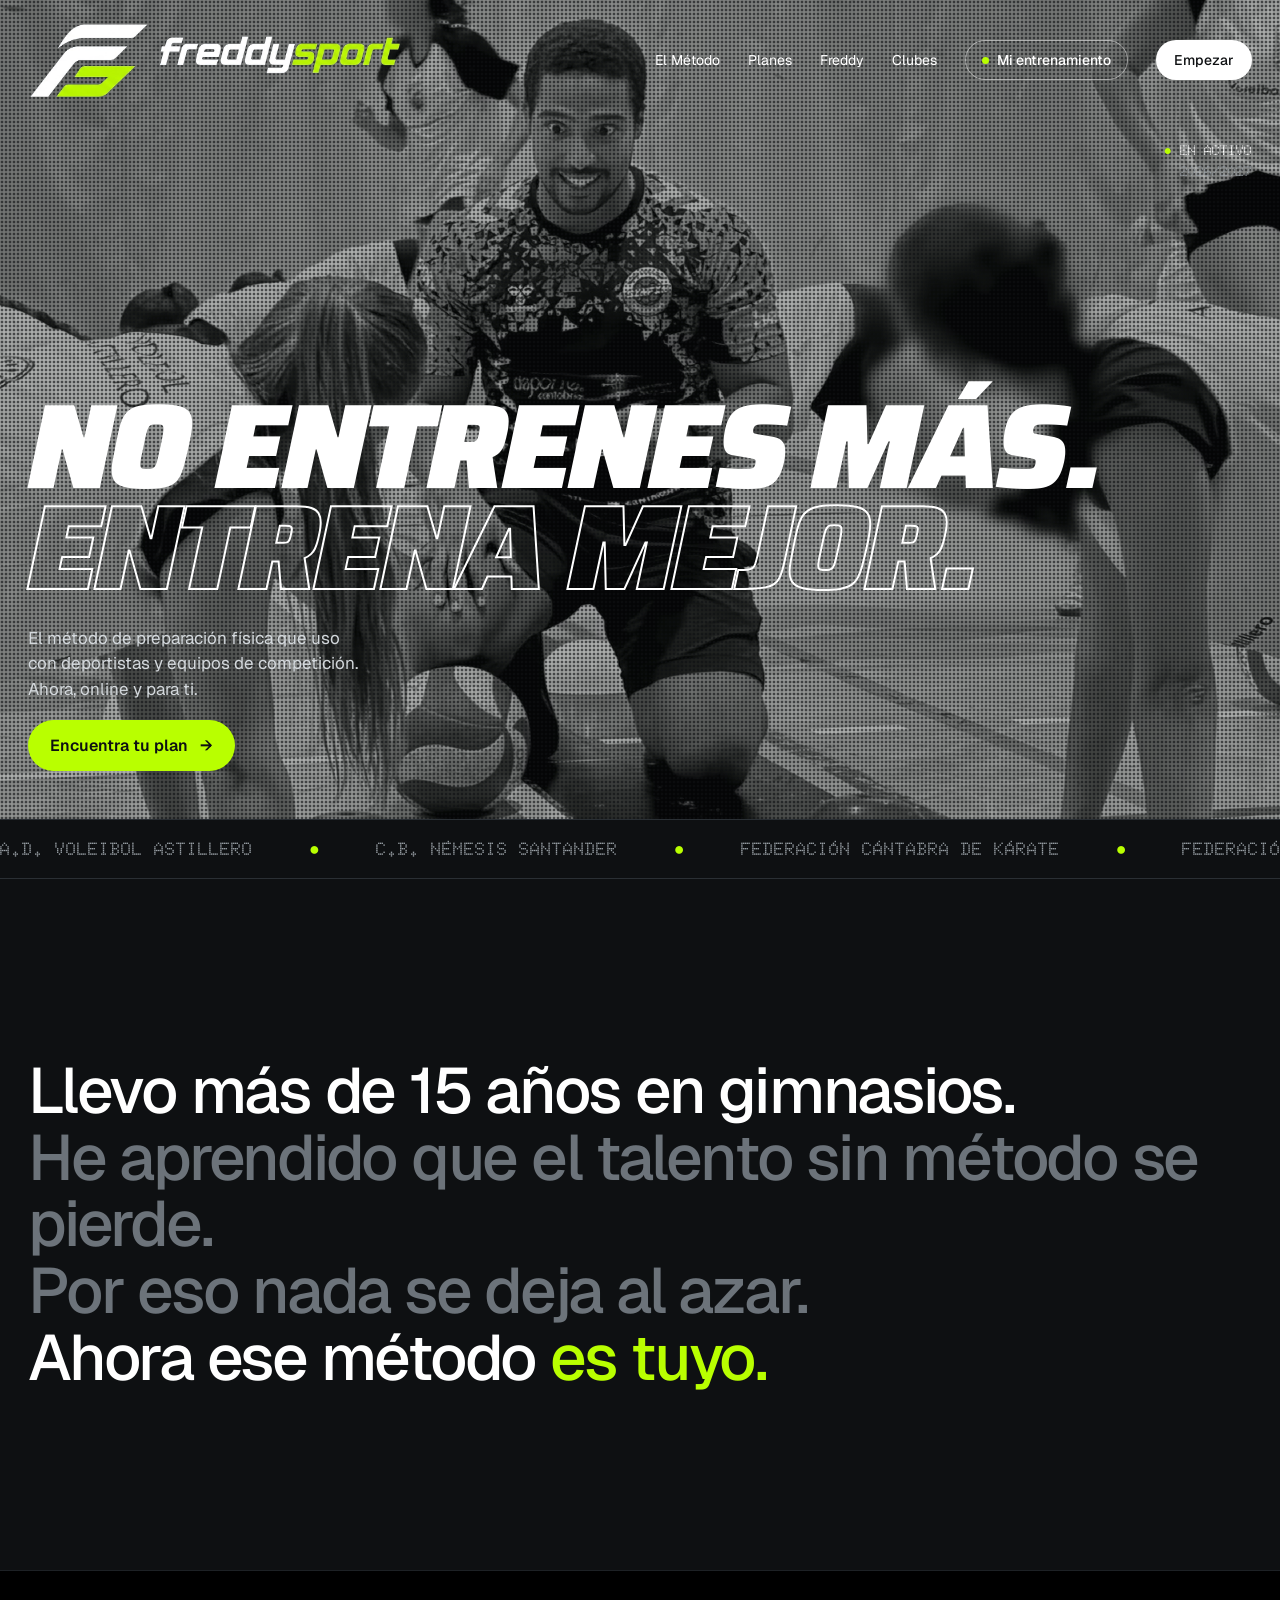
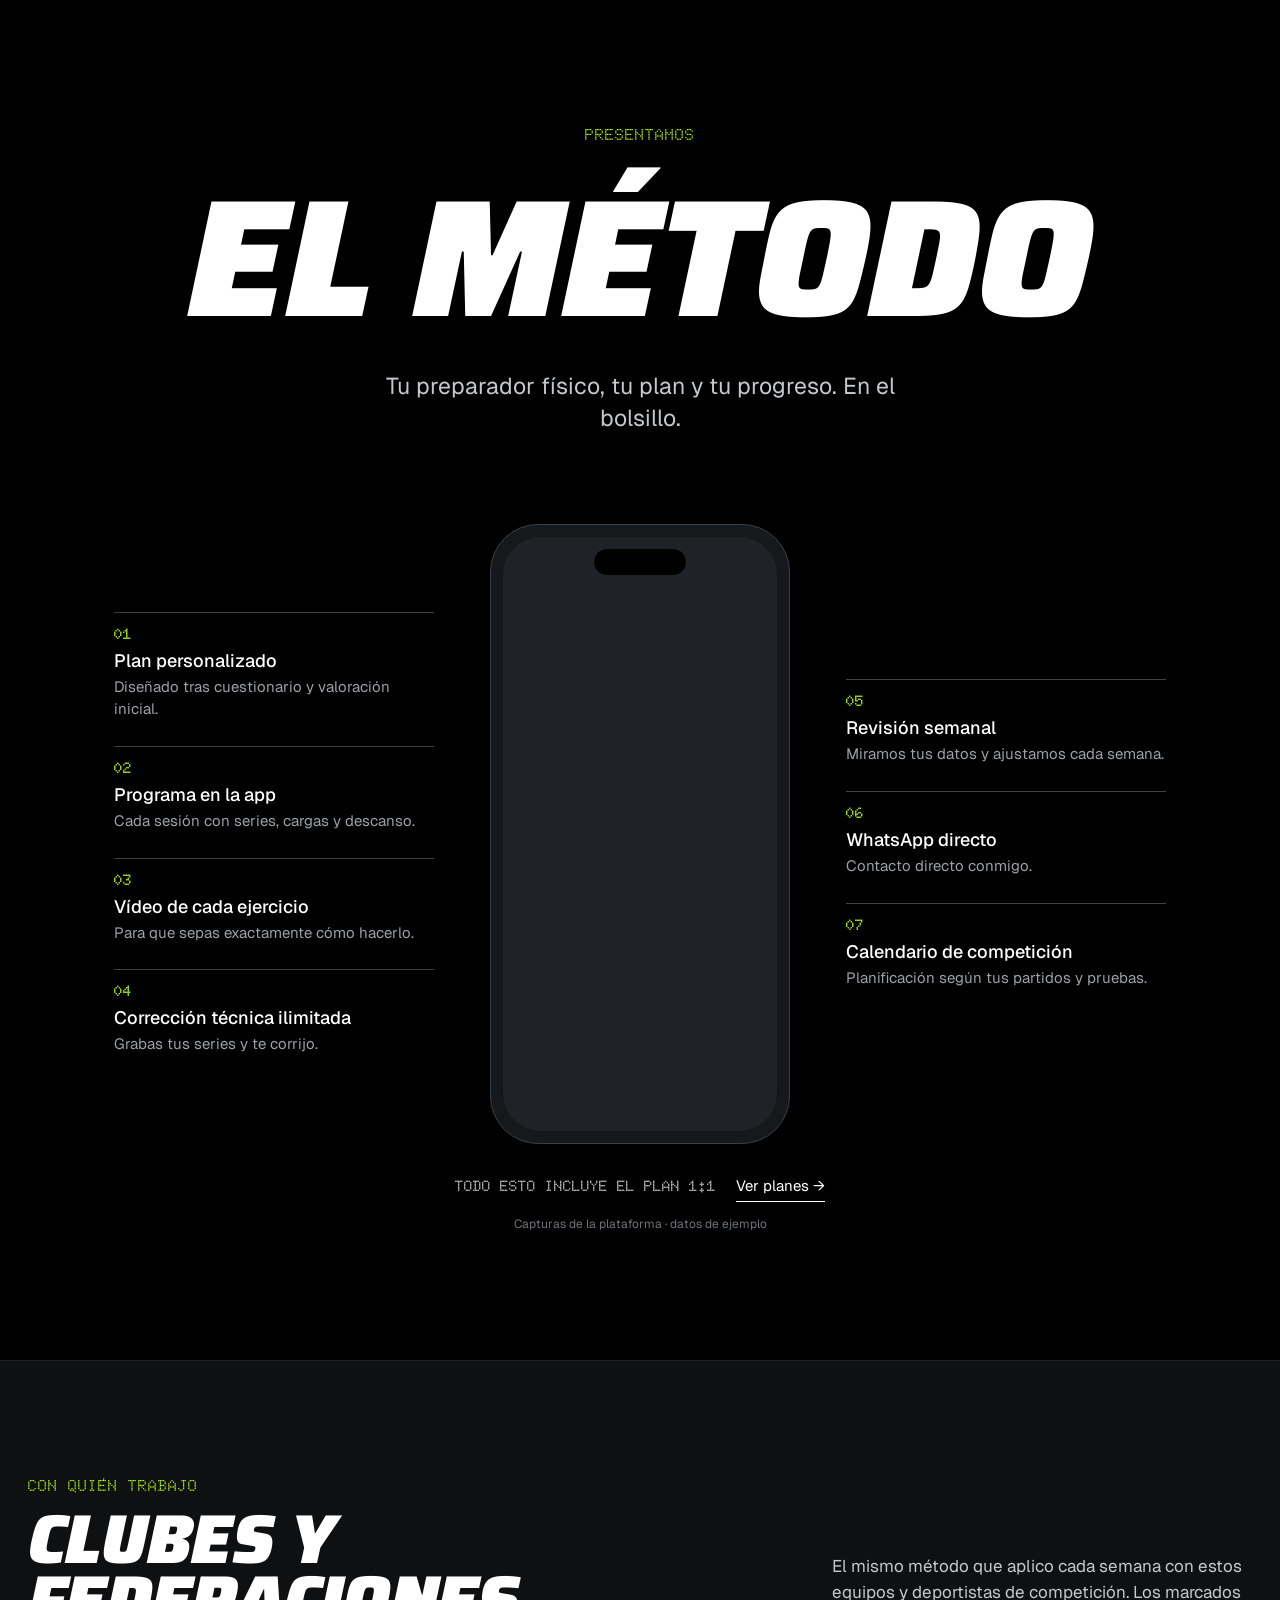
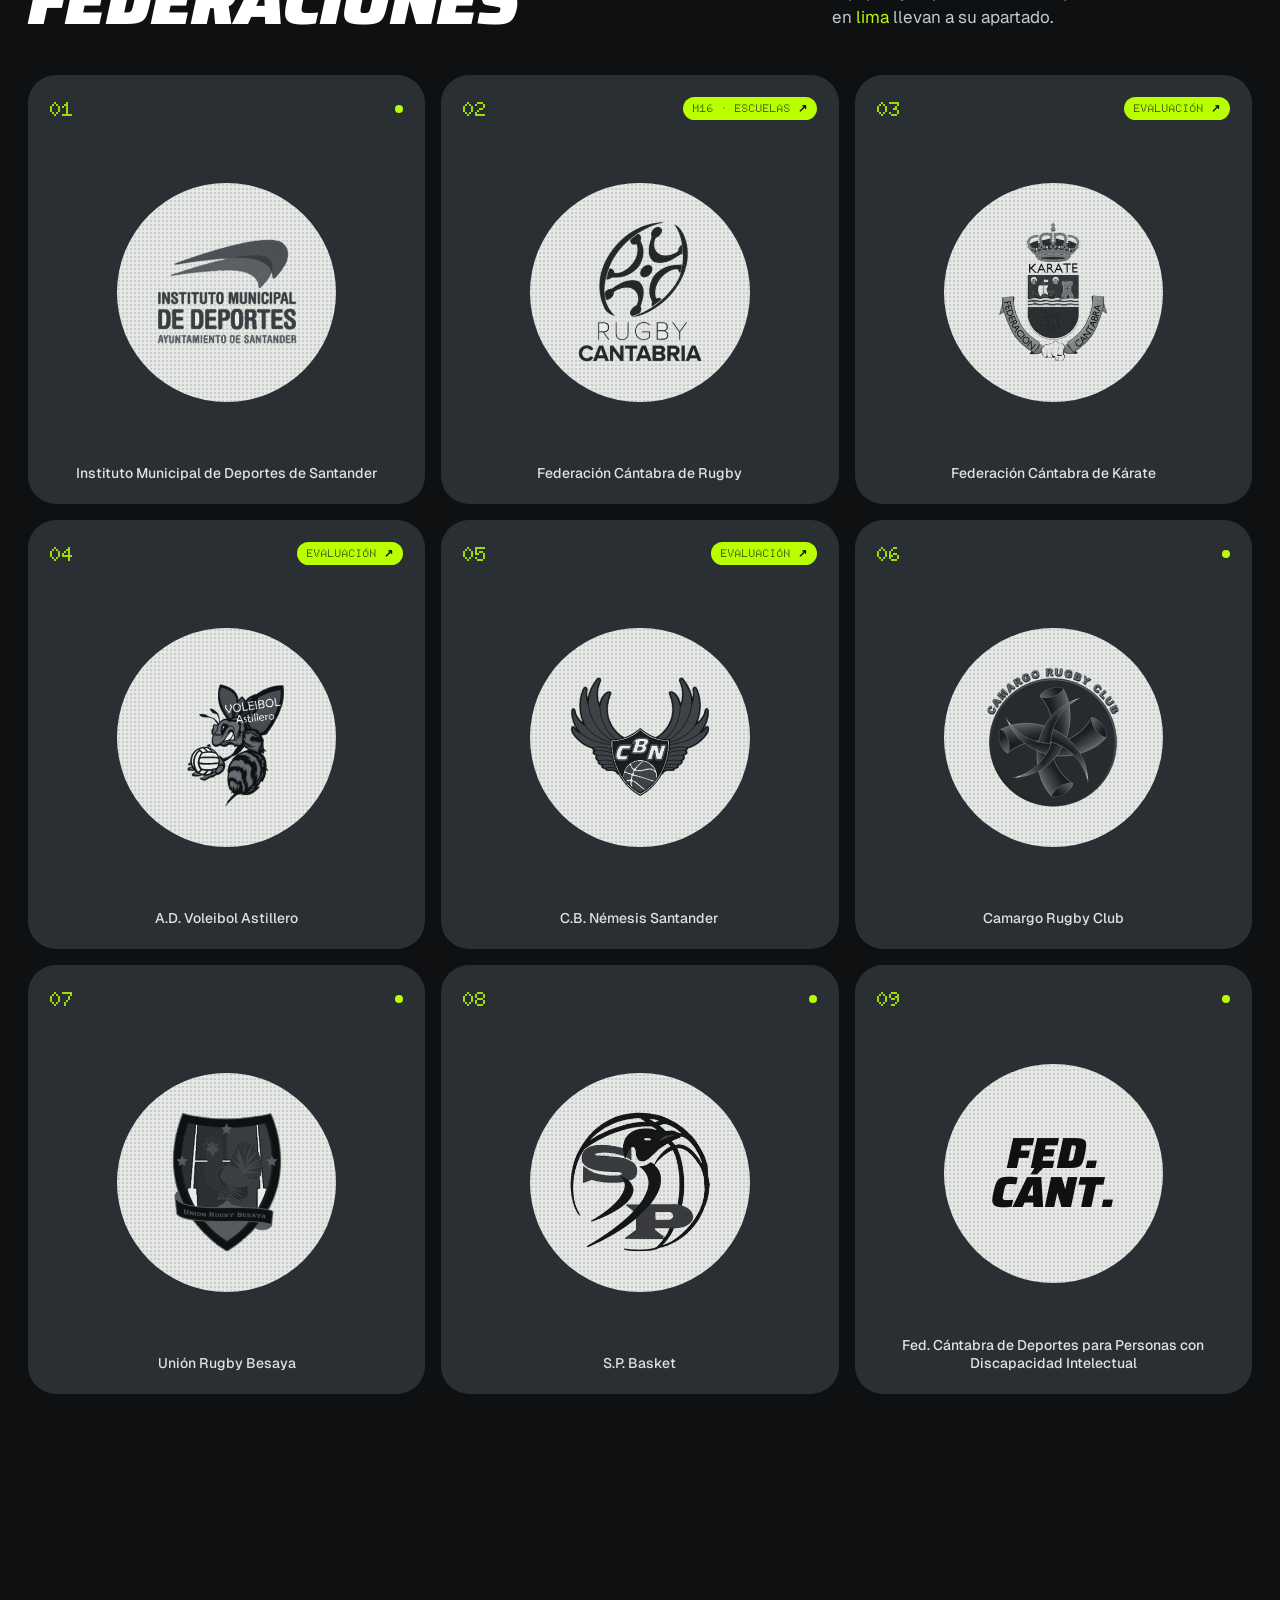
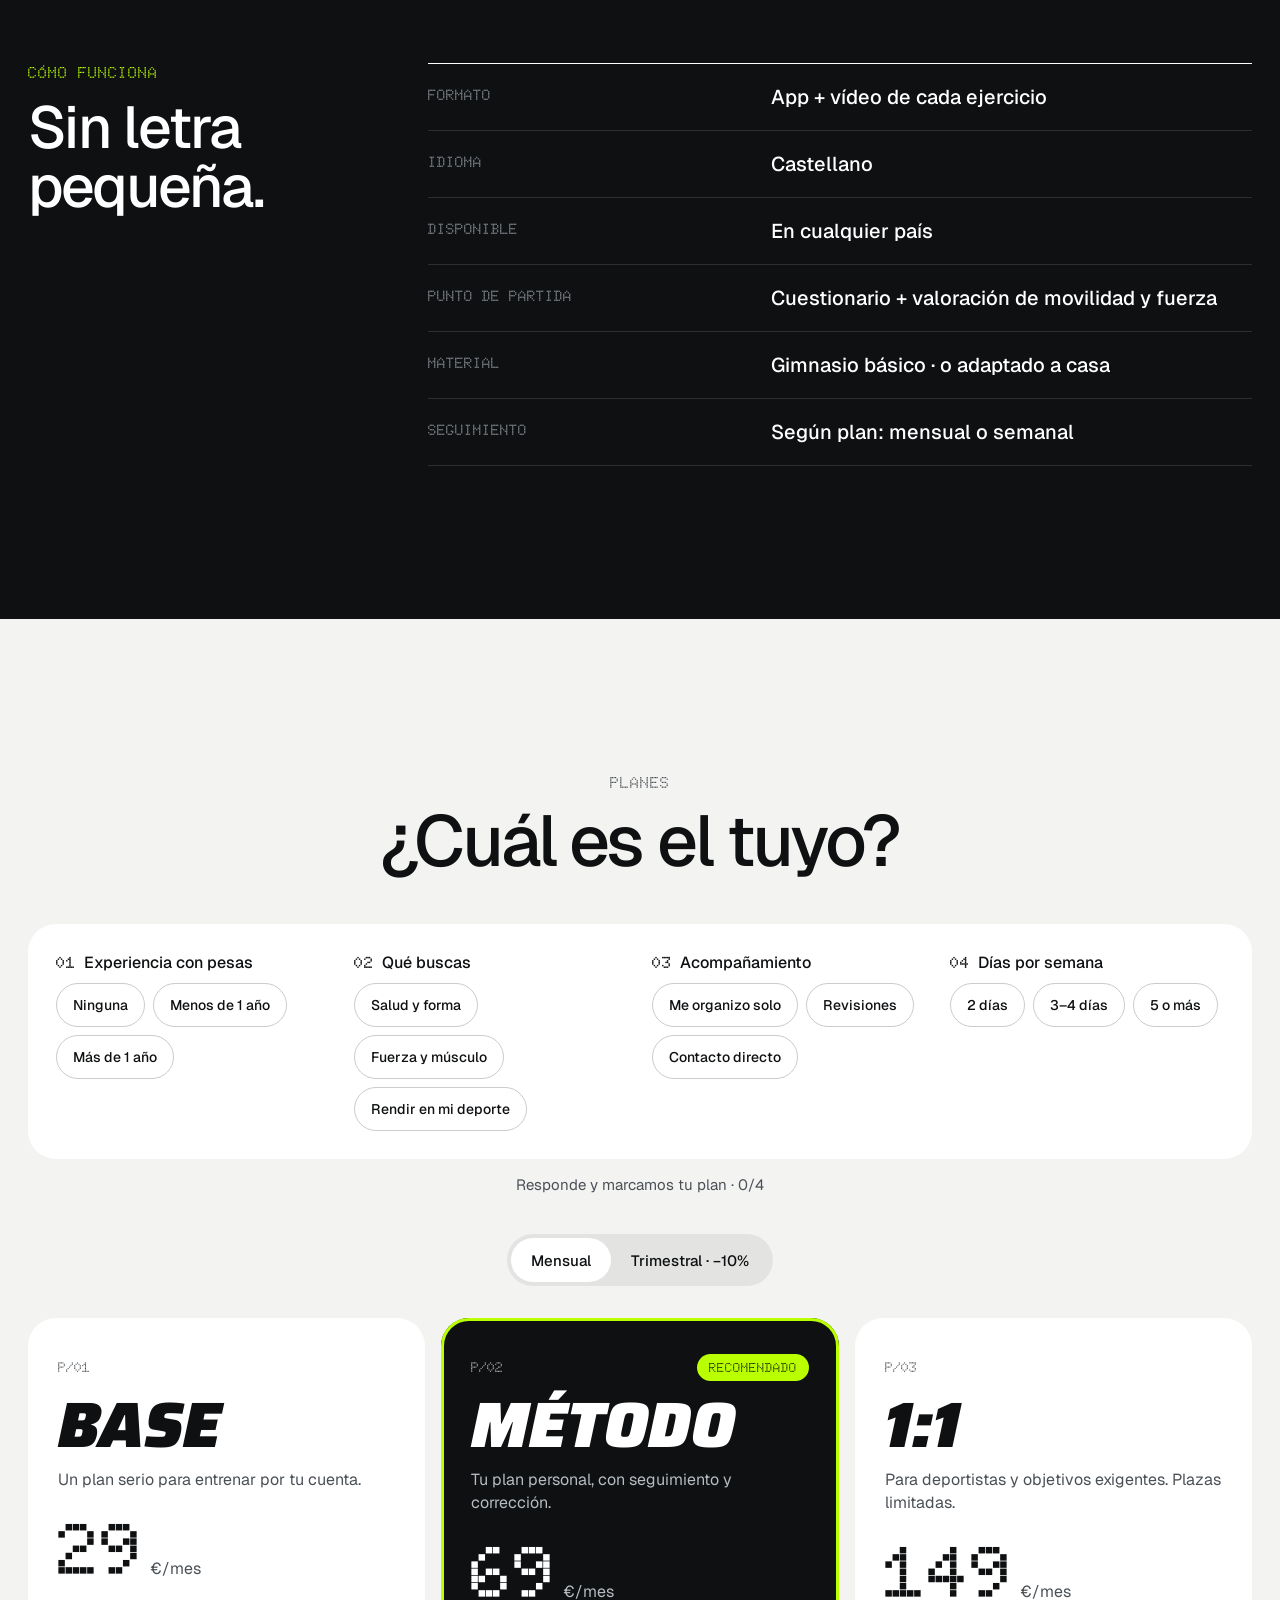
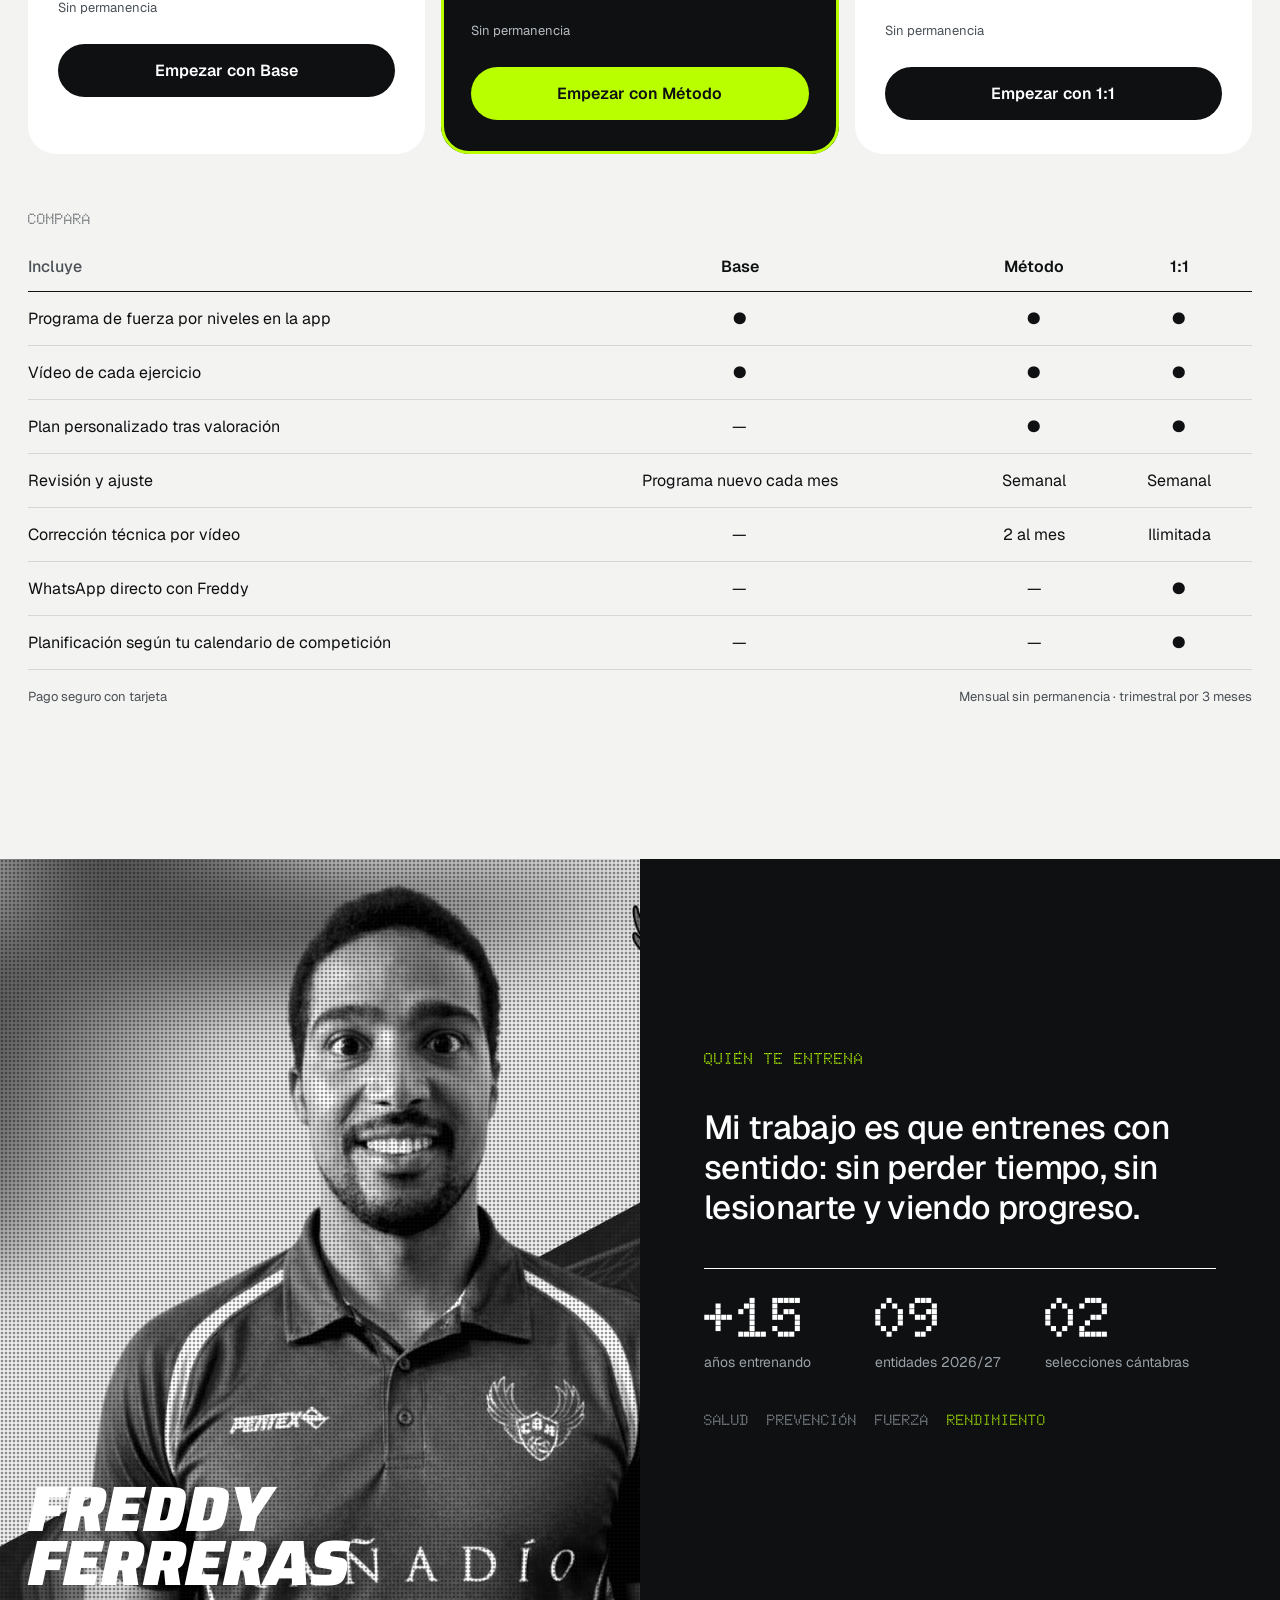
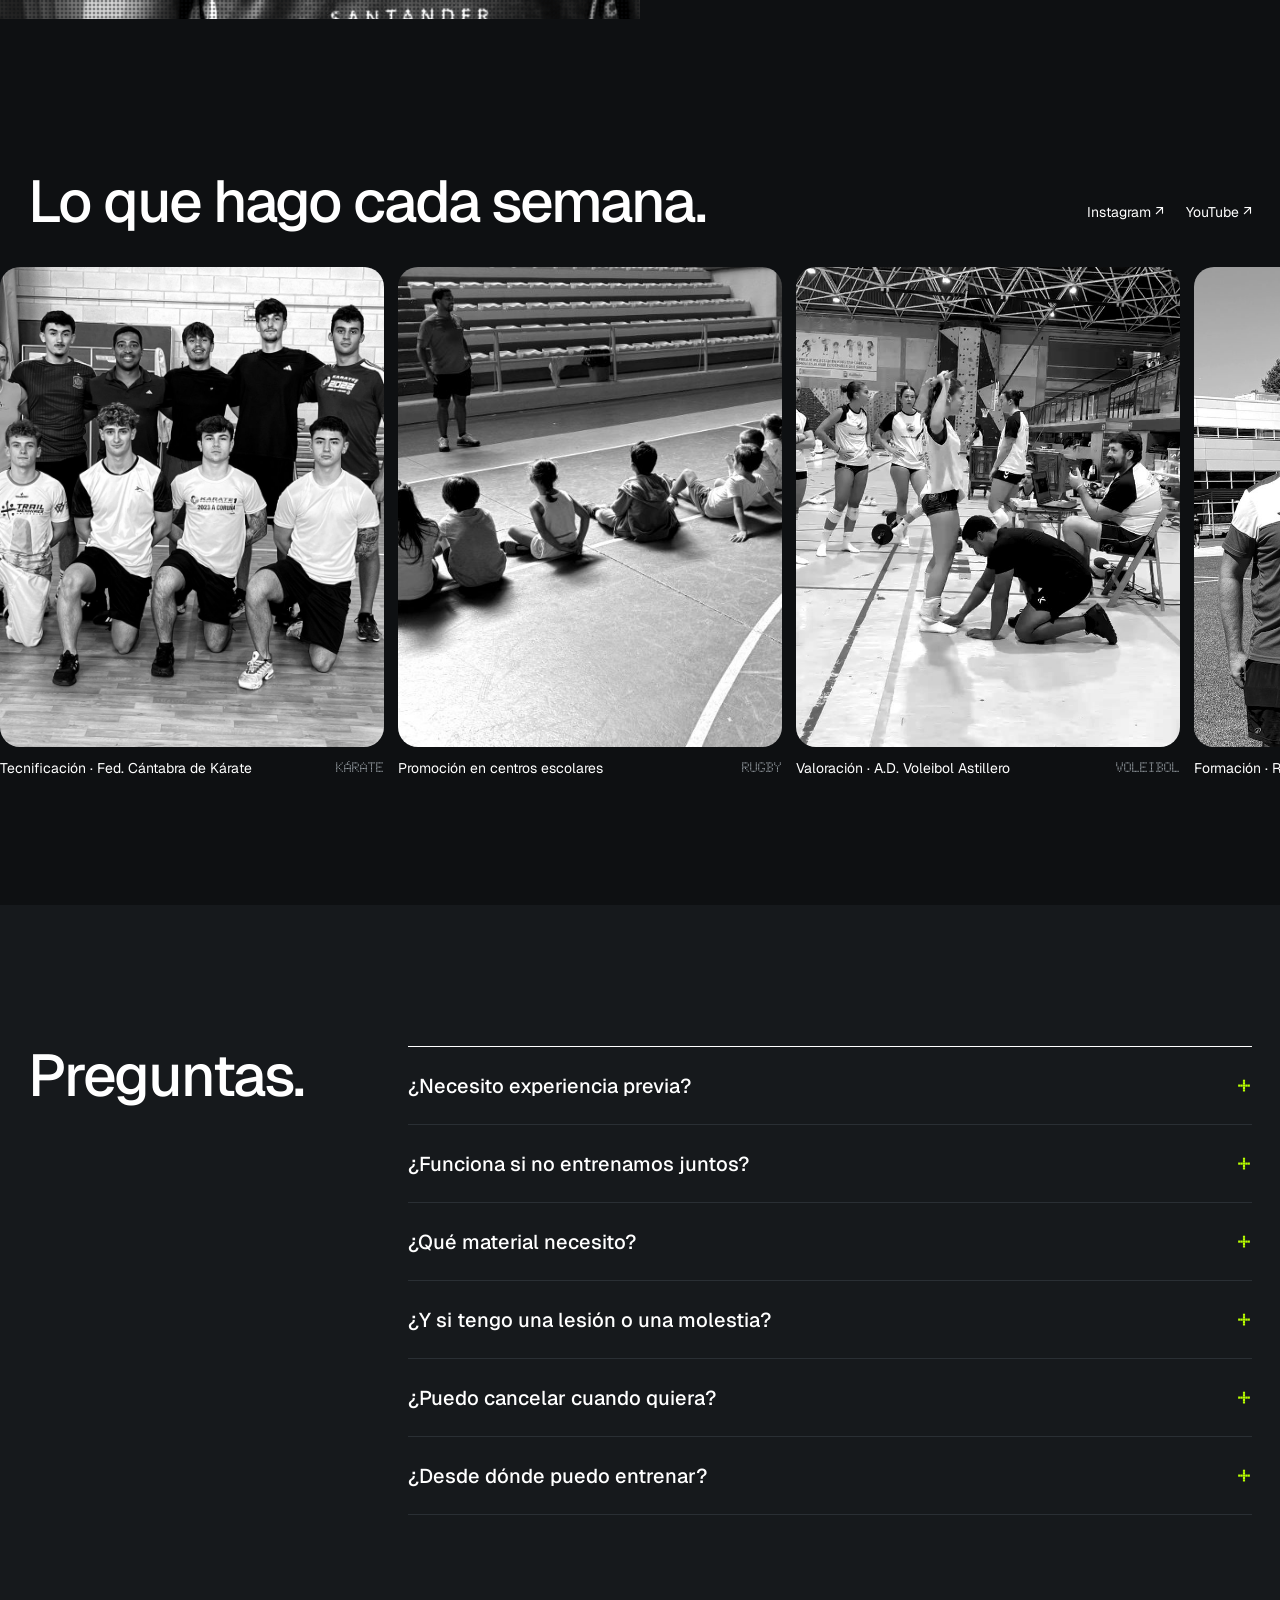
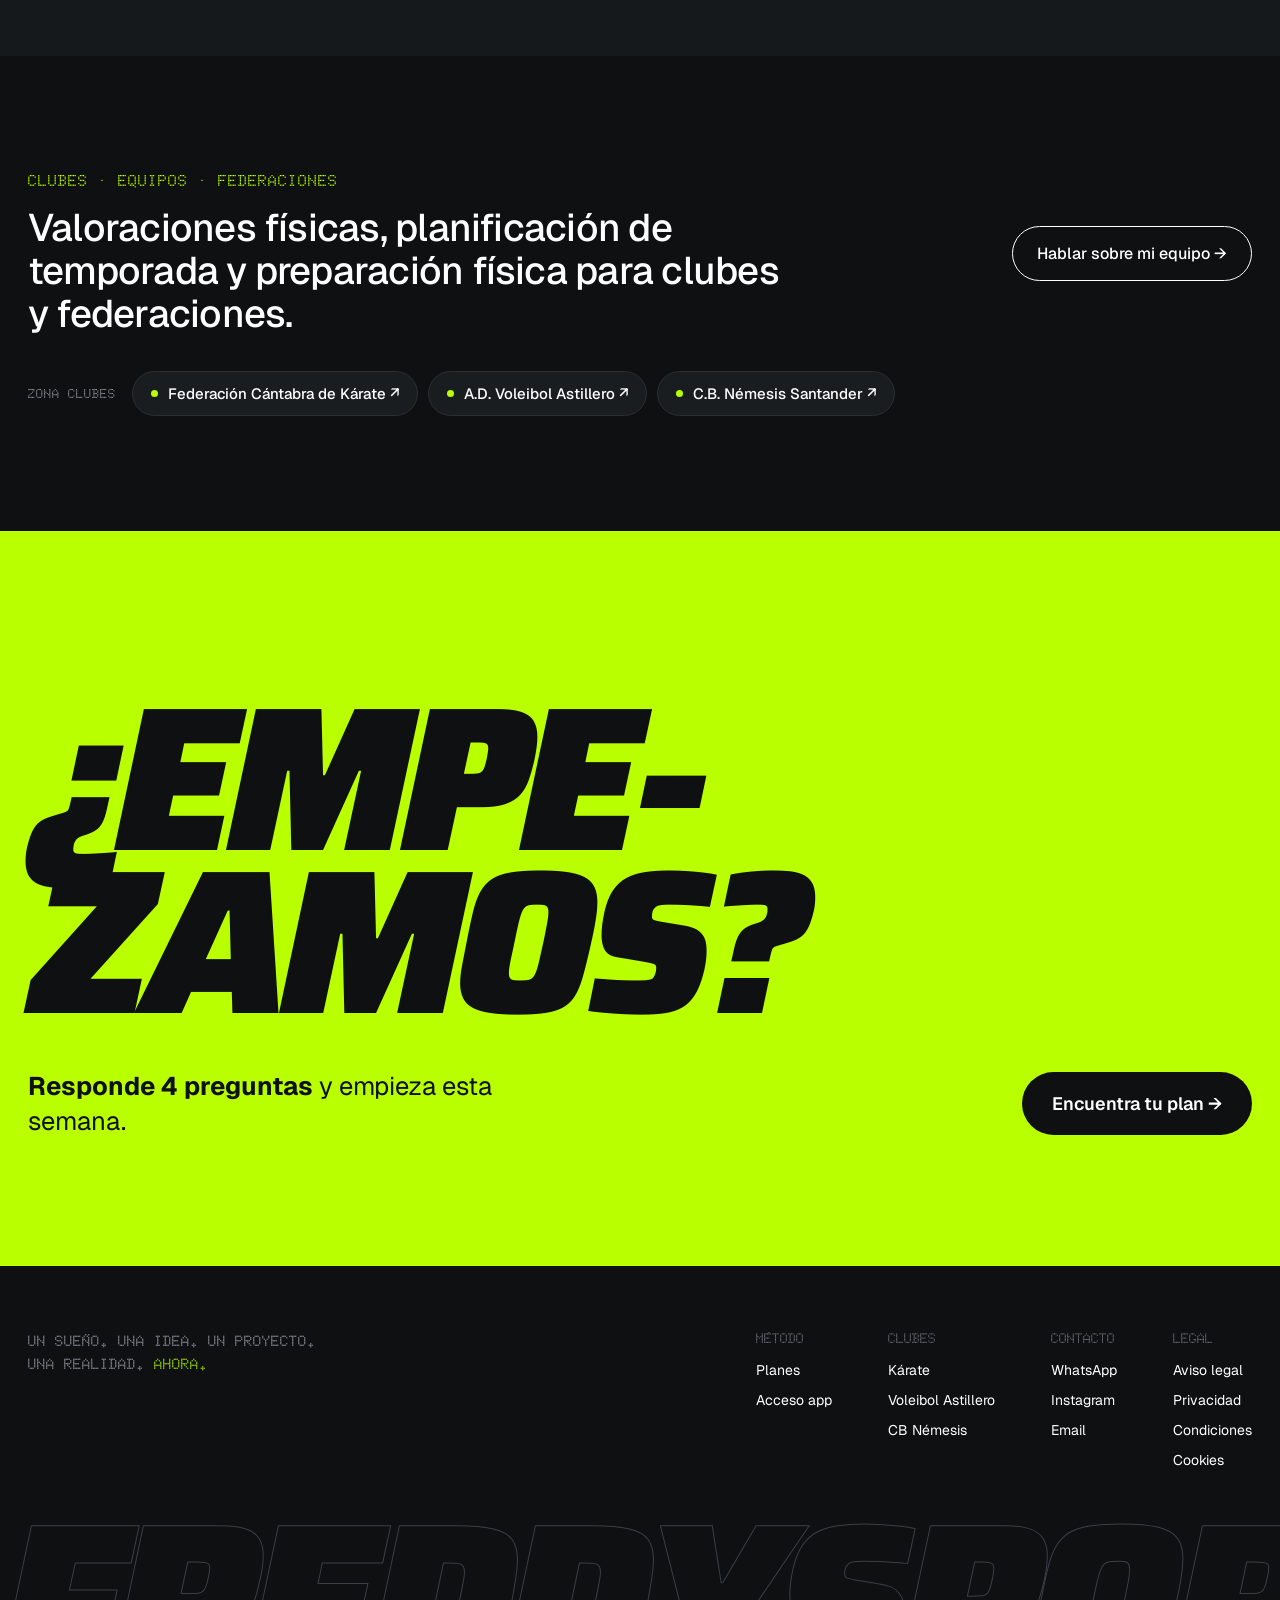
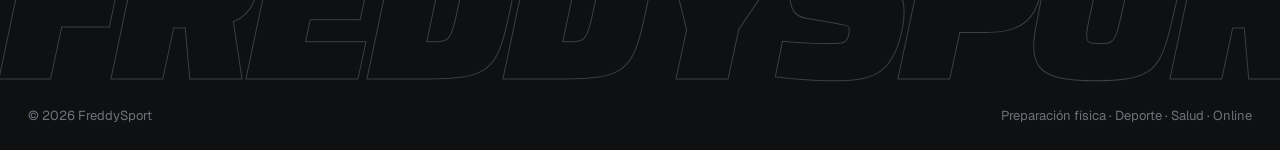
==== commit 6dd1dce8: "Add files via upload" ====
--- a/index.html
+++ b/index.html
@@ -37,7 +37,8 @@
 @keyframes up{from{opacity:0;transform:translateY(40px)}to{opacity:1;transform:none}}
 .track{display:flex;width:max-content;animation:marq 28s linear infinite}
 @keyframes marq{to{transform:translateX(-50%)}}
-.appsl{opacity:0;animation:appfade 18s infinite both}.escgrid{grid-template-columns:repeat(3,minmax(0,1fr));gap:16px}.esct{aspect-ratio:1/1.08;transition:background .2s,transform .2s}.esclink:hover{background:#353b41!important;transform:translateY(-3px)}.esclink:focus-visible{outline:3px solid #b9ff00;outline-offset:3px}
+.appsl{opacity:0;animation:appfade 18s infinite both}.escm,.escx{transition:opacity .25s ease,transform .25s ease}.escx{opacity:0}.esct:hover .escm{opacity:0;transform:scale(1.2)}.esct:hover .escx{opacity:1;transform:scale(1.2)}.esct .ht{transition:opacity .25s}.esct:hover .ht{opacity:0!important}
+.escgrid{grid-template-columns:repeat(3,minmax(0,1fr));gap:16px}.esct{aspect-ratio:1/1.08;transition:background .2s,transform .2s}.esclink:hover{background:#353b41!important;transform:translateY(-3px)}.esclink:focus-visible{outline:3px solid #b9ff00;outline-offset:3px}
 @media (max-width:700px){.escgrid{grid-template-columns:repeat(2,minmax(0,1fr));gap:10px}.esct{aspect-ratio:auto!important}.escc{width:74%!important}.esct:last-child{grid-column:1/-1}.esct:last-child .escc{width:140px!important}.evalpill{font-size:9px!important;padding:4px 7px!important}}
 @keyframes appfade{0%{opacity:0}3%{opacity:1}16.6%{opacity:1}19.6%{opacity:0}100%{opacity:0}}@media (prefers-reduced-motion: reduce){.appsl{animation:none}.appsl:first-of-type{opacity:1}}
 
@@ -165,17 +166,17 @@
 <div style="display: flex; flex-wrap: wrap; justify-content: space-between; align-items: flex-end; gap: 20px 40px">
 <div><div class="m" style="font-weight: 700; font-size: 16px; color: #b9ff00">CON QUIÉN TRABAJO</div>
 <h2 class="s" style="margin: 14px 0 0; font-weight: 900; font-size: clamp(44px, 5.4vw, 84px); line-height: 0.88; letter-spacing: -0.01em; text-transform: uppercase">Clubes y<br>federaciones</h2></div>
-<p style="margin: 0; max-width: 420px; font-size: 17px; line-height: 1.5; color: #c3c9ce">El mismo método que aplico cada semana con estos equipos y deportistas de competición. Los marcados con <span style="color: #b9ff00">Evaluación</span> llevan a su zona de valoración.</p>
+<p style="margin: 0; max-width: 420px; font-size: 17px; line-height: 1.5; color: #c3c9ce">El mismo método que aplico cada semana con estos equipos y deportistas de competición. Los marcados en <span style="color: #b9ff00">lima</span> llevan a su apartado.</p>
 </div>
 <div class="escgrid" style="margin-top: 44px; display: grid">
-<div class="esct" style="position: relative; overflow: hidden; background: #2a2f34; color: #ffffff; text-decoration: none; border-radius: 28px; display: flex; flex-direction: column; justify-content: space-between; gap: 14px; padding: clamp(16px, 2vw, 22px)"><div style="display: flex; justify-content: space-between; align-items: center; gap: 8px"><span class="m" style="font-weight: 900; font-size: 20px; color: #b9ff00">01</span><span style="width: 8px; height: 8px; border-radius: 50%; background: #b9ff00"></span></div><div class="escc" style="position: relative; flex: none; margin: 0 auto; width: min(62%, 220px); aspect-ratio: 1; border-radius: 50%; background: #e9ebe8; display: flex; align-items: center; justify-content: center; overflow: hidden"><div class="ht" aria-hidden="true" style="opacity: 0.22"></div><img src="assets/escudos/u-EMR.png" alt="Escudo de Instituto Municipal de Deportes de Santander" loading="lazy" style="position: relative; width: 74%; height: 74%; object-fit: contain"></div><span style="font-size: 14px; font-weight: 500; line-height: 1.3; text-align: center; color: #dfe2de">Instituto Municipal de Deportes de Santander</span></div>
-<div class="esct" style="position: relative; overflow: hidden; background: #2a2f34; color: #ffffff; text-decoration: none; border-radius: 28px; display: flex; flex-direction: column; justify-content: space-between; gap: 14px; padding: clamp(16px, 2vw, 22px)"><div style="display: flex; justify-content: space-between; align-items: center; gap: 8px"><span class="m" style="font-weight: 900; font-size: 20px; color: #b9ff00">02</span><span style="width: 8px; height: 8px; border-radius: 50%; background: #b9ff00"></span></div><div class="escc" style="position: relative; flex: none; margin: 0 auto; width: min(62%, 220px); aspect-ratio: 1; border-radius: 50%; background: #e9ebe8; display: flex; align-items: center; justify-content: center; overflow: hidden"><div class="ht" aria-hidden="true" style="opacity: 0.22"></div><img src="assets/escudos/u-FCR.png" alt="Escudo de Federación Cántabra de Rugby" loading="lazy" style="position: relative; width: 74%; height: 74%; object-fit: contain"></div><span style="font-size: 14px; font-weight: 500; line-height: 1.3; text-align: center; color: #dfe2de">Federación Cántabra de Rugby</span></div>
-<a href="https://script.google.com/macros/s/AKfycbwsb523z9Y-MONm6ic_RP7Mg4rVfeW0y-dATi9klnHmt0DE0D-1ArjrHc_Hy_hVYAF1/exec" target="_top" aria-label="Federación Cántabra de Kárate: ver evaluación" class="esct esclink" style="position: relative; overflow: hidden; background: #2a2f34; color: #ffffff; text-decoration: none; border-radius: 28px; display: flex; flex-direction: column; justify-content: space-between; gap: 14px; padding: clamp(16px, 2vw, 22px)"><div style="display: flex; justify-content: space-between; align-items: center; gap: 8px"><span class="m" style="font-weight: 900; font-size: 20px; color: #b9ff00">03</span><span class="m evalpill" style="font-weight: 700; font-size: 11px; white-space: nowrap; background: #b9ff00; color: #0e1012; padding: 5px 10px; border-radius: 999px">EVALUACIÓN ↗</span></div><div class="escc" style="position: relative; flex: none; margin: 0 auto; width: min(62%, 220px); aspect-ratio: 1; border-radius: 50%; background: #e9ebe8; display: flex; align-items: center; justify-content: center; overflow: hidden"><div class="ht" aria-hidden="true" style="opacity: 0.22"></div><img src="assets/escudos/u-FCK.png" alt="Escudo de Federación Cántabra de Kárate" loading="lazy" style="position: relative; width: 74%; height: 74%; object-fit: contain"></div><span style="font-size: 14px; font-weight: 500; line-height: 1.3; text-align: center; color: #dfe2de">Federación Cántabra de Kárate</span></a>
-<a href="https://script.google.com/macros/s/AKfycbwX252dH72xFy3N2sdVQmWBFqdSnBII12X-xO9DBWxlq3ZrJej0Pwage6gqCt-qpHeO/exec" target="_top" aria-label="A.D. Voleibol Astillero: ver evaluación" class="esct esclink" style="position: relative; overflow: hidden; background: #2a2f34; color: #ffffff; text-decoration: none; border-radius: 28px; display: flex; flex-direction: column; justify-content: space-between; gap: 14px; padding: clamp(16px, 2vw, 22px)"><div style="display: flex; justify-content: space-between; align-items: center; gap: 8px"><span class="m" style="font-weight: 900; font-size: 20px; color: #b9ff00">04</span><span class="m evalpill" style="font-weight: 700; font-size: 11px; white-space: nowrap; background: #b9ff00; color: #0e1012; padding: 5px 10px; border-radius: 999px">EVALUACIÓN ↗</span></div><div class="escc" style="position: relative; flex: none; margin: 0 auto; width: min(62%, 220px); aspect-ratio: 1; border-radius: 50%; background: #e9ebe8; display: flex; align-items: center; justify-content: center; overflow: hidden"><div class="ht" aria-hidden="true" style="opacity: 0.22"></div><img src="assets/escudos/u-AVA.png" alt="Escudo de A.D. Voleibol Astillero" loading="lazy" style="position: relative; width: 74%; height: 74%; object-fit: contain"></div><span style="font-size: 14px; font-weight: 500; line-height: 1.3; text-align: center; color: #dfe2de">A.D. Voleibol Astillero</span></a>
-<a href="https://script.google.com/macros/s/AKfycbzUZj86d1kng7bqwDReyTHlv_kxZOxiuyT4XftMwos_Ts2MxvbjLIc1DMgPwRS05XMhVA/exec" target="_top" aria-label="C.B. Némesis Santander: ver evaluación" class="esct esclink" style="position: relative; overflow: hidden; background: #2a2f34; color: #ffffff; text-decoration: none; border-radius: 28px; display: flex; flex-direction: column; justify-content: space-between; gap: 14px; padding: clamp(16px, 2vw, 22px)"><div style="display: flex; justify-content: space-between; align-items: center; gap: 8px"><span class="m" style="font-weight: 900; font-size: 20px; color: #b9ff00">05</span><span class="m evalpill" style="font-weight: 700; font-size: 11px; white-space: nowrap; background: #b9ff00; color: #0e1012; padding: 5px 10px; border-radius: 999px">EVALUACIÓN ↗</span></div><div class="escc" style="position: relative; flex: none; margin: 0 auto; width: min(62%, 220px); aspect-ratio: 1; border-radius: 50%; background: #e9ebe8; display: flex; align-items: center; justify-content: center; overflow: hidden"><div class="ht" aria-hidden="true" style="opacity: 0.22"></div><img src="assets/escudos/u-CBN.png" alt="Escudo de C.B. Némesis Santander" loading="lazy" style="position: relative; width: 74%; height: 74%; object-fit: contain"></div><span style="font-size: 14px; font-weight: 500; line-height: 1.3; text-align: center; color: #dfe2de">C.B. Némesis Santander</span></a>
-<div class="esct" style="position: relative; overflow: hidden; background: #2a2f34; color: #ffffff; text-decoration: none; border-radius: 28px; display: flex; flex-direction: column; justify-content: space-between; gap: 14px; padding: clamp(16px, 2vw, 22px)"><div style="display: flex; justify-content: space-between; align-items: center; gap: 8px"><span class="m" style="font-weight: 900; font-size: 20px; color: #b9ff00">06</span><span style="width: 8px; height: 8px; border-radius: 50%; background: #b9ff00"></span></div><div class="escc" style="position: relative; flex: none; margin: 0 auto; width: min(62%, 220px); aspect-ratio: 1; border-radius: 50%; background: #e9ebe8; display: flex; align-items: center; justify-content: center; overflow: hidden"><div class="ht" aria-hidden="true" style="opacity: 0.22"></div><img src="assets/escudos/u-CRC.png" alt="Escudo de Camargo Rugby Club" loading="lazy" style="position: relative; width: 74%; height: 74%; object-fit: contain"></div><span style="font-size: 14px; font-weight: 500; line-height: 1.3; text-align: center; color: #dfe2de">Camargo Rugby Club</span></div>
-<div class="esct" style="position: relative; overflow: hidden; background: #2a2f34; color: #ffffff; text-decoration: none; border-radius: 28px; display: flex; flex-direction: column; justify-content: space-between; gap: 14px; padding: clamp(16px, 2vw, 22px)"><div style="display: flex; justify-content: space-between; align-items: center; gap: 8px"><span class="m" style="font-weight: 900; font-size: 20px; color: #b9ff00">07</span><span style="width: 8px; height: 8px; border-radius: 50%; background: #b9ff00"></span></div><div class="escc" style="position: relative; flex: none; margin: 0 auto; width: min(62%, 220px); aspect-ratio: 1; border-radius: 50%; background: #e9ebe8; display: flex; align-items: center; justify-content: center; overflow: hidden"><div class="ht" aria-hidden="true" style="opacity: 0.22"></div><img src="assets/escudos/u-URB.png" alt="Escudo de Unión Rugby Besaya" loading="lazy" style="position: relative; width: 74%; height: 74%; object-fit: contain"></div><span style="font-size: 14px; font-weight: 500; line-height: 1.3; text-align: center; color: #dfe2de">Unión Rugby Besaya</span></div>
-<div class="esct" style="position: relative; overflow: hidden; background: #2a2f34; color: #ffffff; text-decoration: none; border-radius: 28px; display: flex; flex-direction: column; justify-content: space-between; gap: 14px; padding: clamp(16px, 2vw, 22px)"><div style="display: flex; justify-content: space-between; align-items: center; gap: 8px"><span class="m" style="font-weight: 900; font-size: 20px; color: #b9ff00">08</span><span style="width: 8px; height: 8px; border-radius: 50%; background: #b9ff00"></span></div><div class="escc" style="position: relative; flex: none; margin: 0 auto; width: min(62%, 220px); aspect-ratio: 1; border-radius: 50%; background: #e9ebe8; display: flex; align-items: center; justify-content: center; overflow: hidden"><div class="ht" aria-hidden="true" style="opacity: 0.22"></div><img src="assets/escudos/u-SPB.png" alt="Escudo de S.P. Basket" loading="lazy" style="position: relative; width: 74%; height: 74%; object-fit: contain"></div><span style="font-size: 14px; font-weight: 500; line-height: 1.3; text-align: center; color: #dfe2de">S.P. Basket</span></div>
+<div class="esct" style="position: relative; overflow: hidden; background: #2a2f34; color: #ffffff; text-decoration: none; border-radius: 28px; display: flex; flex-direction: column; justify-content: space-between; gap: 14px; padding: clamp(16px, 2vw, 22px)"><div style="display: flex; justify-content: space-between; align-items: center; gap: 8px"><span class="m" style="font-weight: 900; font-size: 20px; color: #b9ff00">01</span><span style="width: 8px; height: 8px; border-radius: 50%; background: #b9ff00"></span></div><div class="escc" style="position: relative; flex: none; margin: 0 auto; width: min(62%, 220px); aspect-ratio: 1; border-radius: 50%; background: #e9ebe8; display: flex; align-items: center; justify-content: center; overflow: hidden"><div class="ht" aria-hidden="true" style="opacity: 0.22"></div><img class="escm" src="assets/escudos/u-EMR.png" alt="Escudo de Instituto Municipal de Deportes de Santander" loading="lazy" style="position: absolute; left: 13%; top: 13%; width: 74%; height: 74%; object-fit: contain"><img class="escx" src="assets/escudos/EMR.png" alt="" aria-hidden="true" loading="lazy" style="position: absolute; left: 13%; top: 13%; width: 74%; height: 74%; object-fit: contain"></div><span style="font-size: 14px; font-weight: 500; line-height: 1.3; text-align: center; color: #dfe2de">Instituto Municipal de Deportes de Santander</span></div>
+<a href="https://script.google.com/macros/s/AKfycbzk420SjpFibTkHgoQGRRZhm-JQQSLgmP8powSzASWPcEAPQgOfpCvL2oARD_LZJR8W/exec" target="_top" aria-label="Federación Cántabra de Rugby: ver apartado" class="esct esclink" style="position: relative; overflow: hidden; background: #2a2f34; color: #ffffff; text-decoration: none; border-radius: 28px; display: flex; flex-direction: column; justify-content: space-between; gap: 14px; padding: clamp(16px, 2vw, 22px)"><div style="display: flex; justify-content: space-between; align-items: center; gap: 8px"><span class="m" style="font-weight: 900; font-size: 20px; color: #b9ff00">02</span><span class="m evalpill" style="font-weight: 700; font-size: 11px; white-space: nowrap; background: #b9ff00; color: #0e1012; padding: 5px 10px; border-radius: 999px">M16 · ESCUELAS ↗</span></div><div class="escc" style="position: relative; flex: none; margin: 0 auto; width: min(62%, 220px); aspect-ratio: 1; border-radius: 50%; background: #e9ebe8; display: flex; align-items: center; justify-content: center; overflow: hidden"><div class="ht" aria-hidden="true" style="opacity: 0.22"></div><img class="escm" src="assets/escudos/u-FCR.png" alt="Escudo de Federación Cántabra de Rugby" loading="lazy" style="position: absolute; left: 13%; top: 13%; width: 74%; height: 74%; object-fit: contain"><img class="escx" src="assets/escudos/FCR.png" alt="" aria-hidden="true" loading="lazy" style="position: absolute; left: 13%; top: 13%; width: 74%; height: 74%; object-fit: contain"></div><span style="font-size: 14px; font-weight: 500; line-height: 1.3; text-align: center; color: #dfe2de">Federación Cántabra de Rugby</span></a>
+<a href="https://script.google.com/macros/s/AKfycbwsb523z9Y-MONm6ic_RP7Mg4rVfeW0y-dATi9klnHmt0DE0D-1ArjrHc_Hy_hVYAF1/exec" target="_top" aria-label="Federación Cántabra de Kárate: ver evaluación" class="esct esclink" style="position: relative; overflow: hidden; background: #2a2f34; color: #ffffff; text-decoration: none; border-radius: 28px; display: flex; flex-direction: column; justify-content: space-between; gap: 14px; padding: clamp(16px, 2vw, 22px)"><div style="display: flex; justify-content: space-between; align-items: center; gap: 8px"><span class="m" style="font-weight: 900; font-size: 20px; color: #b9ff00">03</span><span class="m evalpill" style="font-weight: 700; font-size: 11px; white-space: nowrap; background: #b9ff00; color: #0e1012; padding: 5px 10px; border-radius: 999px">EVALUACIÓN ↗</span></div><div class="escc" style="position: relative; flex: none; margin: 0 auto; width: min(62%, 220px); aspect-ratio: 1; border-radius: 50%; background: #e9ebe8; display: flex; align-items: center; justify-content: center; overflow: hidden"><div class="ht" aria-hidden="true" style="opacity: 0.22"></div><img class="escm" src="assets/escudos/u-FCK.png" alt="Escudo de Federación Cántabra de Kárate" loading="lazy" style="position: absolute; left: 13%; top: 13%; width: 74%; height: 74%; object-fit: contain"><img class="escx" src="assets/escudos/FCK.png" alt="" aria-hidden="true" loading="lazy" style="position: absolute; left: 13%; top: 13%; width: 74%; height: 74%; object-fit: contain"></div><span style="font-size: 14px; font-weight: 500; line-height: 1.3; text-align: center; color: #dfe2de">Federación Cántabra de Kárate</span></a>
+<a href="https://script.google.com/macros/s/AKfycbwX252dH72xFy3N2sdVQmWBFqdSnBII12X-xO9DBWxlq3ZrJej0Pwage6gqCt-qpHeO/exec" target="_top" aria-label="A.D. Voleibol Astillero: ver evaluación" class="esct esclink" style="position: relative; overflow: hidden; background: #2a2f34; color: #ffffff; text-decoration: none; border-radius: 28px; display: flex; flex-direction: column; justify-content: space-between; gap: 14px; padding: clamp(16px, 2vw, 22px)"><div style="display: flex; justify-content: space-between; align-items: center; gap: 8px"><span class="m" style="font-weight: 900; font-size: 20px; color: #b9ff00">04</span><span class="m evalpill" style="font-weight: 700; font-size: 11px; white-space: nowrap; background: #b9ff00; color: #0e1012; padding: 5px 10px; border-radius: 999px">EVALUACIÓN ↗</span></div><div class="escc" style="position: relative; flex: none; margin: 0 auto; width: min(62%, 220px); aspect-ratio: 1; border-radius: 50%; background: #e9ebe8; display: flex; align-items: center; justify-content: center; overflow: hidden"><div class="ht" aria-hidden="true" style="opacity: 0.22"></div><img class="escm" src="assets/escudos/u-AVA.png" alt="Escudo de A.D. Voleibol Astillero" loading="lazy" style="position: absolute; left: 13%; top: 13%; width: 74%; height: 74%; object-fit: contain"><img class="escx" src="assets/escudos/AVA.png" alt="" aria-hidden="true" loading="lazy" style="position: absolute; left: 13%; top: 13%; width: 74%; height: 74%; object-fit: contain"></div><span style="font-size: 14px; font-weight: 500; line-height: 1.3; text-align: center; color: #dfe2de">A.D. Voleibol Astillero</span></a>
+<a href="https://script.google.com/macros/s/AKfycbzUZj86d1kng7bqwDReyTHlv_kxZOxiuyT4XftMwos_Ts2MxvbjLIc1DMgPwRS05XMhVA/exec" target="_top" aria-label="C.B. Némesis Santander: ver evaluación" class="esct esclink" style="position: relative; overflow: hidden; background: #2a2f34; color: #ffffff; text-decoration: none; border-radius: 28px; display: flex; flex-direction: column; justify-content: space-between; gap: 14px; padding: clamp(16px, 2vw, 22px)"><div style="display: flex; justify-content: space-between; align-items: center; gap: 8px"><span class="m" style="font-weight: 900; font-size: 20px; color: #b9ff00">05</span><span class="m evalpill" style="font-weight: 700; font-size: 11px; white-space: nowrap; background: #b9ff00; color: #0e1012; padding: 5px 10px; border-radius: 999px">EVALUACIÓN ↗</span></div><div class="escc" style="position: relative; flex: none; margin: 0 auto; width: min(62%, 220px); aspect-ratio: 1; border-radius: 50%; background: #e9ebe8; display: flex; align-items: center; justify-content: center; overflow: hidden"><div class="ht" aria-hidden="true" style="opacity: 0.22"></div><img class="escm" src="assets/escudos/u-CBN.png" alt="Escudo de C.B. Némesis Santander" loading="lazy" style="position: absolute; left: 13%; top: 13%; width: 74%; height: 74%; object-fit: contain"><img class="escx" src="assets/escudos/CBN.png" alt="" aria-hidden="true" loading="lazy" style="position: absolute; left: 13%; top: 13%; width: 74%; height: 74%; object-fit: contain"></div><span style="font-size: 14px; font-weight: 500; line-height: 1.3; text-align: center; color: #dfe2de">C.B. Némesis Santander</span></a>
+<div class="esct" style="position: relative; overflow: hidden; background: #2a2f34; color: #ffffff; text-decoration: none; border-radius: 28px; display: flex; flex-direction: column; justify-content: space-between; gap: 14px; padding: clamp(16px, 2vw, 22px)"><div style="display: flex; justify-content: space-between; align-items: center; gap: 8px"><span class="m" style="font-weight: 900; font-size: 20px; color: #b9ff00">06</span><span style="width: 8px; height: 8px; border-radius: 50%; background: #b9ff00"></span></div><div class="escc" style="position: relative; flex: none; margin: 0 auto; width: min(62%, 220px); aspect-ratio: 1; border-radius: 50%; background: #e9ebe8; display: flex; align-items: center; justify-content: center; overflow: hidden"><div class="ht" aria-hidden="true" style="opacity: 0.22"></div><img class="escm" src="assets/escudos/u-CRC.png" alt="Escudo de Camargo Rugby Club" loading="lazy" style="position: absolute; left: 13%; top: 13%; width: 74%; height: 74%; object-fit: contain"><img class="escx" src="assets/escudos/CRC.png" alt="" aria-hidden="true" loading="lazy" style="position: absolute; left: 13%; top: 13%; width: 74%; height: 74%; object-fit: contain"></div><span style="font-size: 14px; font-weight: 500; line-height: 1.3; text-align: center; color: #dfe2de">Camargo Rugby Club</span></div>
+<div class="esct" style="position: relative; overflow: hidden; background: #2a2f34; color: #ffffff; text-decoration: none; border-radius: 28px; display: flex; flex-direction: column; justify-content: space-between; gap: 14px; padding: clamp(16px, 2vw, 22px)"><div style="display: flex; justify-content: space-between; align-items: center; gap: 8px"><span class="m" style="font-weight: 900; font-size: 20px; color: #b9ff00">07</span><span style="width: 8px; height: 8px; border-radius: 50%; background: #b9ff00"></span></div><div class="escc" style="position: relative; flex: none; margin: 0 auto; width: min(62%, 220px); aspect-ratio: 1; border-radius: 50%; background: #e9ebe8; display: flex; align-items: center; justify-content: center; overflow: hidden"><div class="ht" aria-hidden="true" style="opacity: 0.22"></div><img class="escm" src="assets/escudos/u-URB.png" alt="Escudo de Unión Rugby Besaya" loading="lazy" style="position: absolute; left: 13%; top: 13%; width: 74%; height: 74%; object-fit: contain"><img class="escx" src="assets/escudos/URB.png" alt="" aria-hidden="true" loading="lazy" style="position: absolute; left: 13%; top: 13%; width: 74%; height: 74%; object-fit: contain"></div><span style="font-size: 14px; font-weight: 500; line-height: 1.3; text-align: center; color: #dfe2de">Unión Rugby Besaya</span></div>
+<div class="esct" style="position: relative; overflow: hidden; background: #2a2f34; color: #ffffff; text-decoration: none; border-radius: 28px; display: flex; flex-direction: column; justify-content: space-between; gap: 14px; padding: clamp(16px, 2vw, 22px)"><div style="display: flex; justify-content: space-between; align-items: center; gap: 8px"><span class="m" style="font-weight: 900; font-size: 20px; color: #b9ff00">08</span><span style="width: 8px; height: 8px; border-radius: 50%; background: #b9ff00"></span></div><div class="escc" style="position: relative; flex: none; margin: 0 auto; width: min(62%, 220px); aspect-ratio: 1; border-radius: 50%; background: #e9ebe8; display: flex; align-items: center; justify-content: center; overflow: hidden"><div class="ht" aria-hidden="true" style="opacity: 0.22"></div><img class="escm" src="assets/escudos/u-SPB.png" alt="Escudo de S.P. Basket" loading="lazy" style="position: absolute; left: 13%; top: 13%; width: 74%; height: 74%; object-fit: contain"><img class="escx" src="assets/escudos/SPB.png" alt="" aria-hidden="true" loading="lazy" style="position: absolute; left: 13%; top: 13%; width: 74%; height: 74%; object-fit: contain"></div><span style="font-size: 14px; font-weight: 500; line-height: 1.3; text-align: center; color: #dfe2de">S.P. Basket</span></div>
 <div class="esct" style="position: relative; overflow: hidden; background: #2a2f34; color: #ffffff; text-decoration: none; border-radius: 28px; display: flex; flex-direction: column; justify-content: space-between; gap: 14px; padding: clamp(16px, 2vw, 22px)"><div style="display: flex; justify-content: space-between; align-items: center; gap: 8px"><span class="m" style="font-weight: 900; font-size: 20px; color: #b9ff00">09</span><span style="width: 8px; height: 8px; border-radius: 50%; background: #b9ff00"></span></div><div class="escc" style="position: relative; flex: none; margin: 0 auto; width: min(62%, 220px); aspect-ratio: 1; border-radius: 50%; background: #e9ebe8; display: flex; align-items: center; justify-content: center; overflow: hidden"><div class="ht" aria-hidden="true" style="opacity: 0.22"></div><span class="s" style="position: relative; font-weight: 900; font-size: clamp(26px, 3.4vw, 46px); line-height: 0.9; text-transform: uppercase; color: #0e1012; text-align: center">Fed.<br>Cánt.</span></div><span style="font-size: 14px; font-weight: 500; line-height: 1.3; text-align: center; color: #dfe2de">Fed. Cántabra de Deportes para Personas con Discapacidad Intelectual</span></div>
 </div>
 </div>
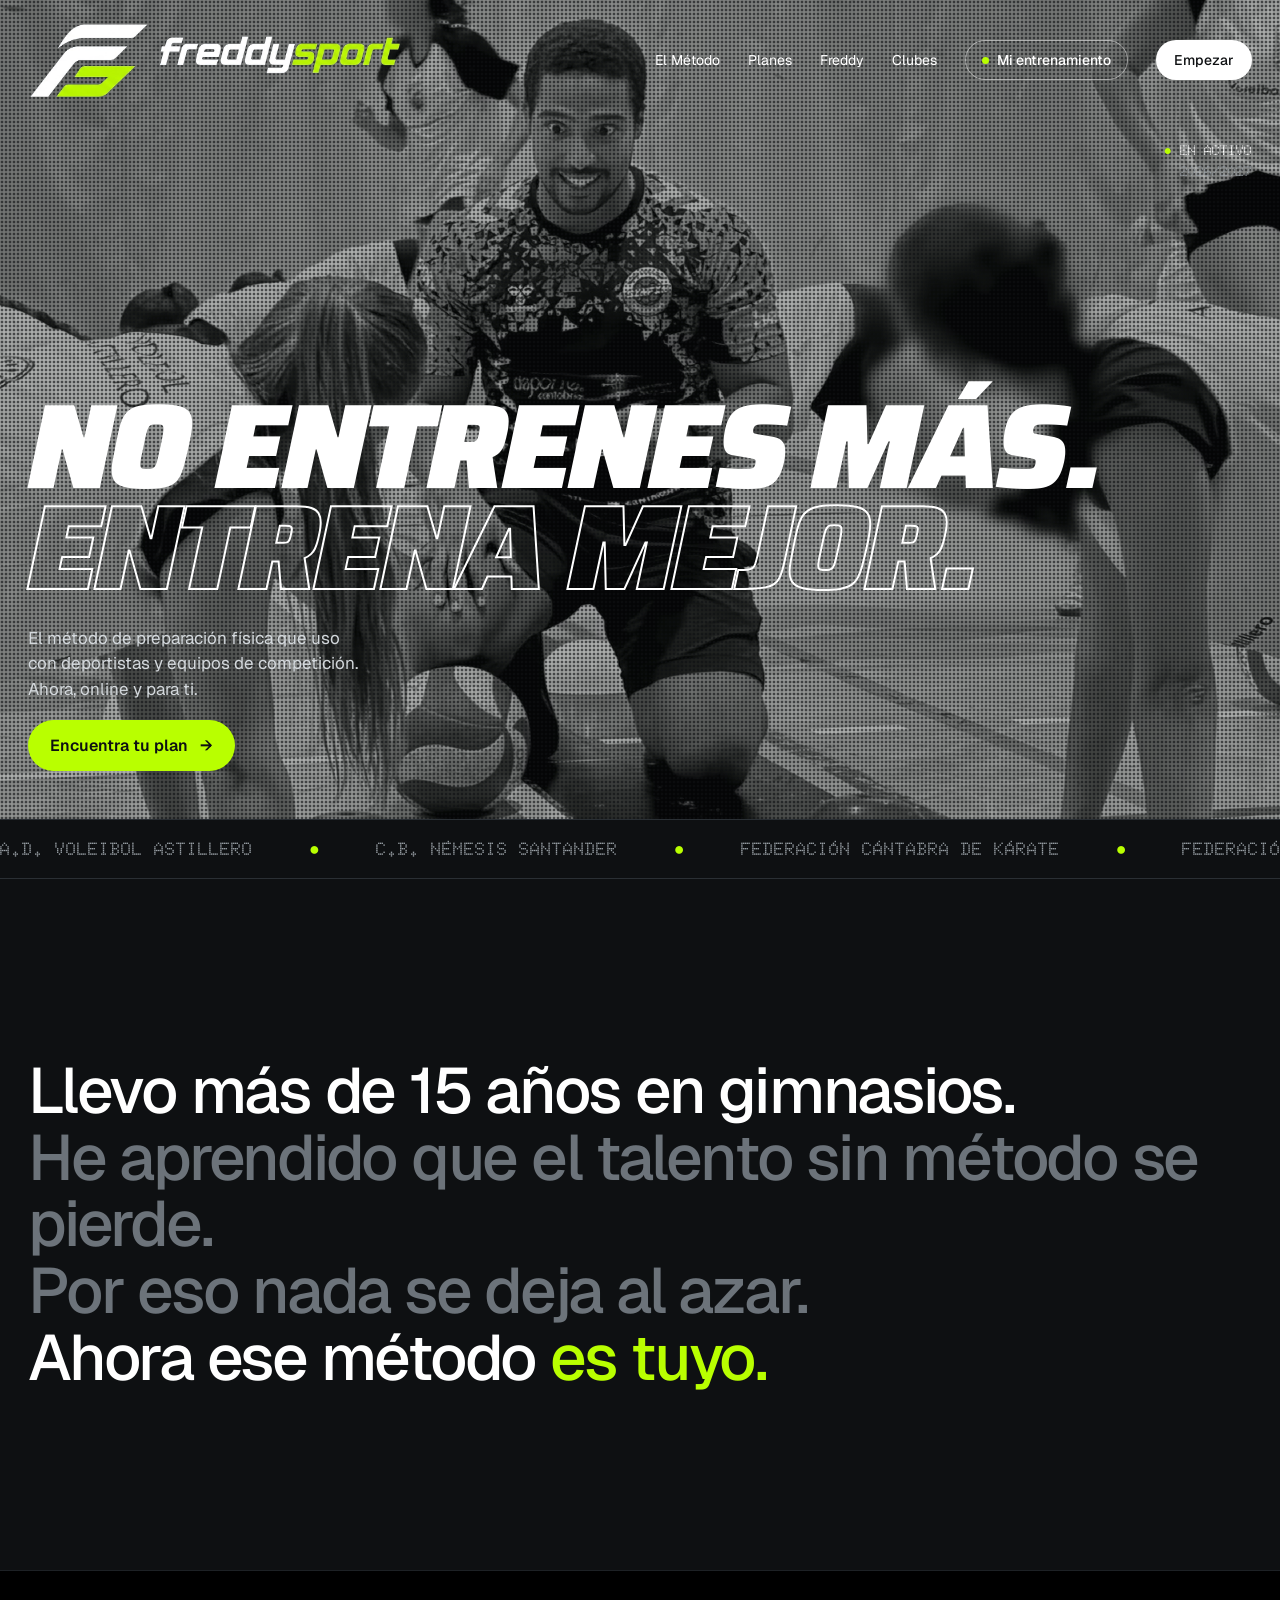
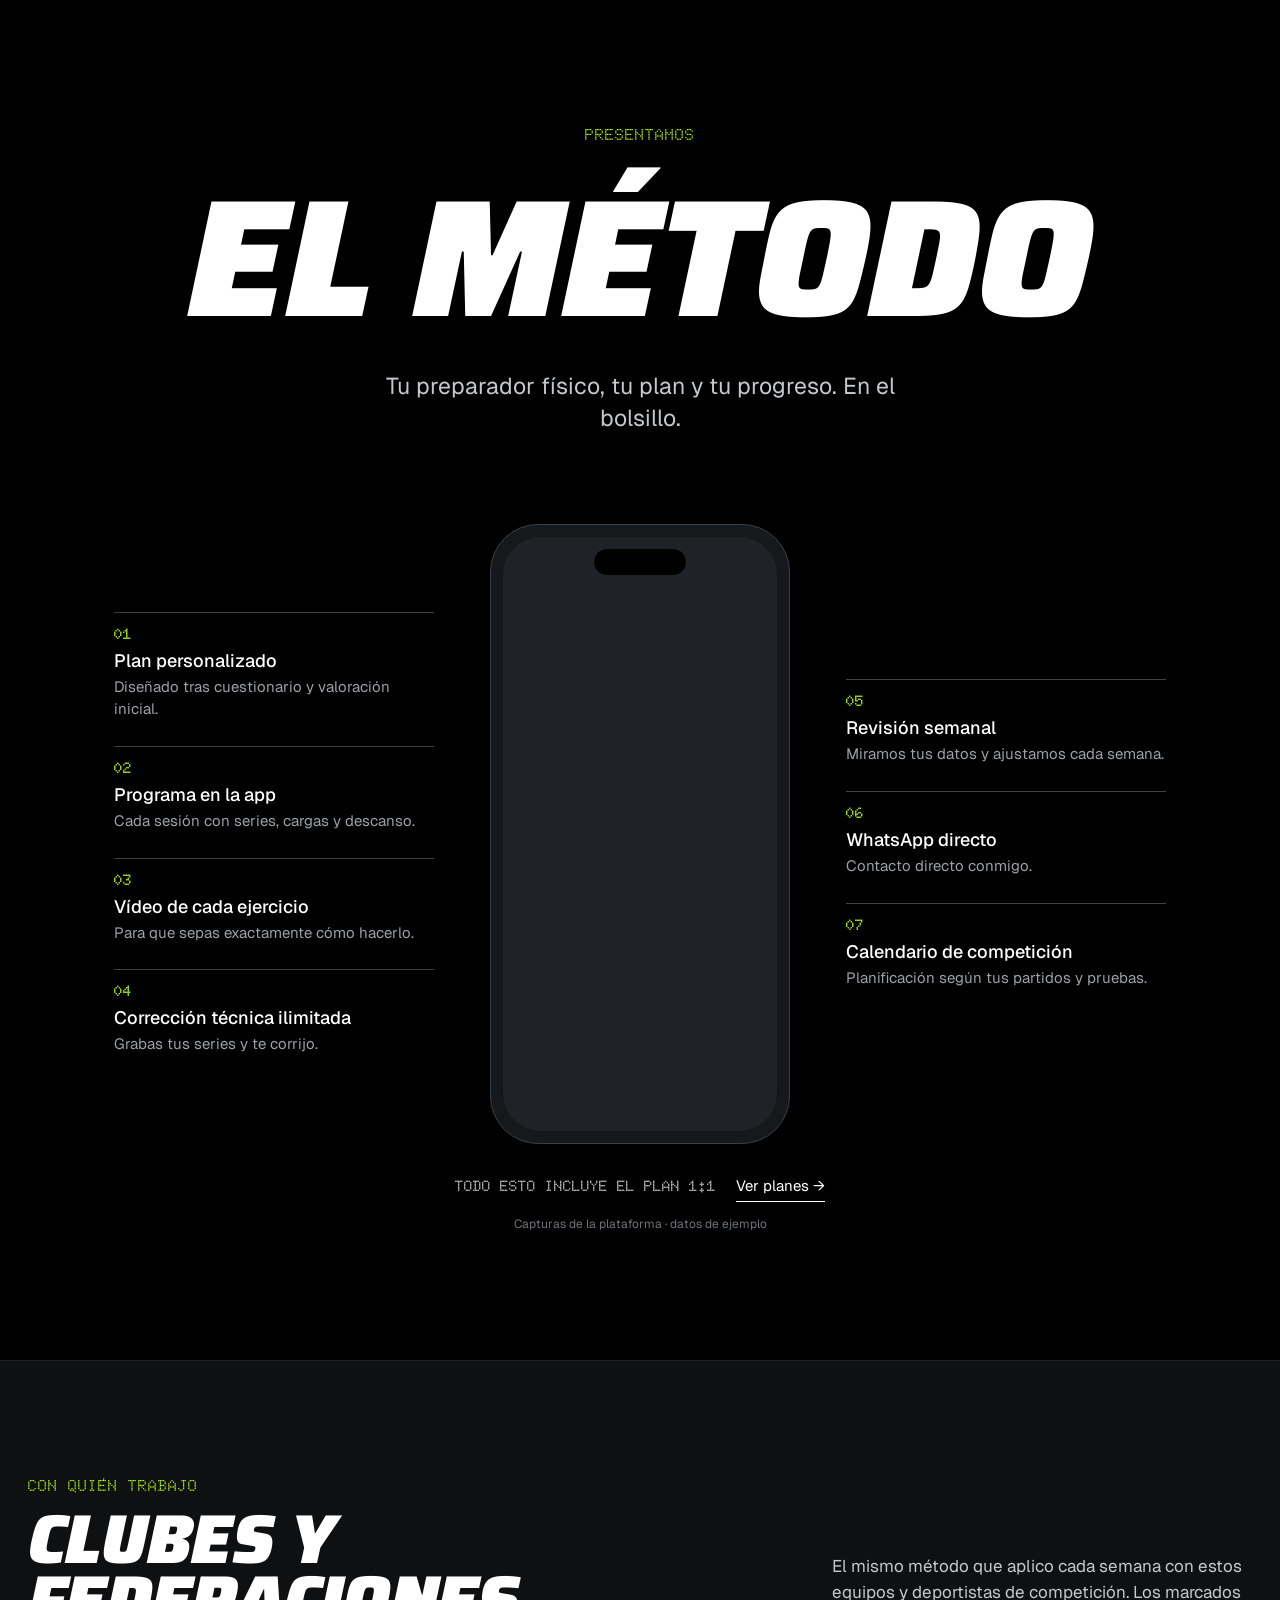
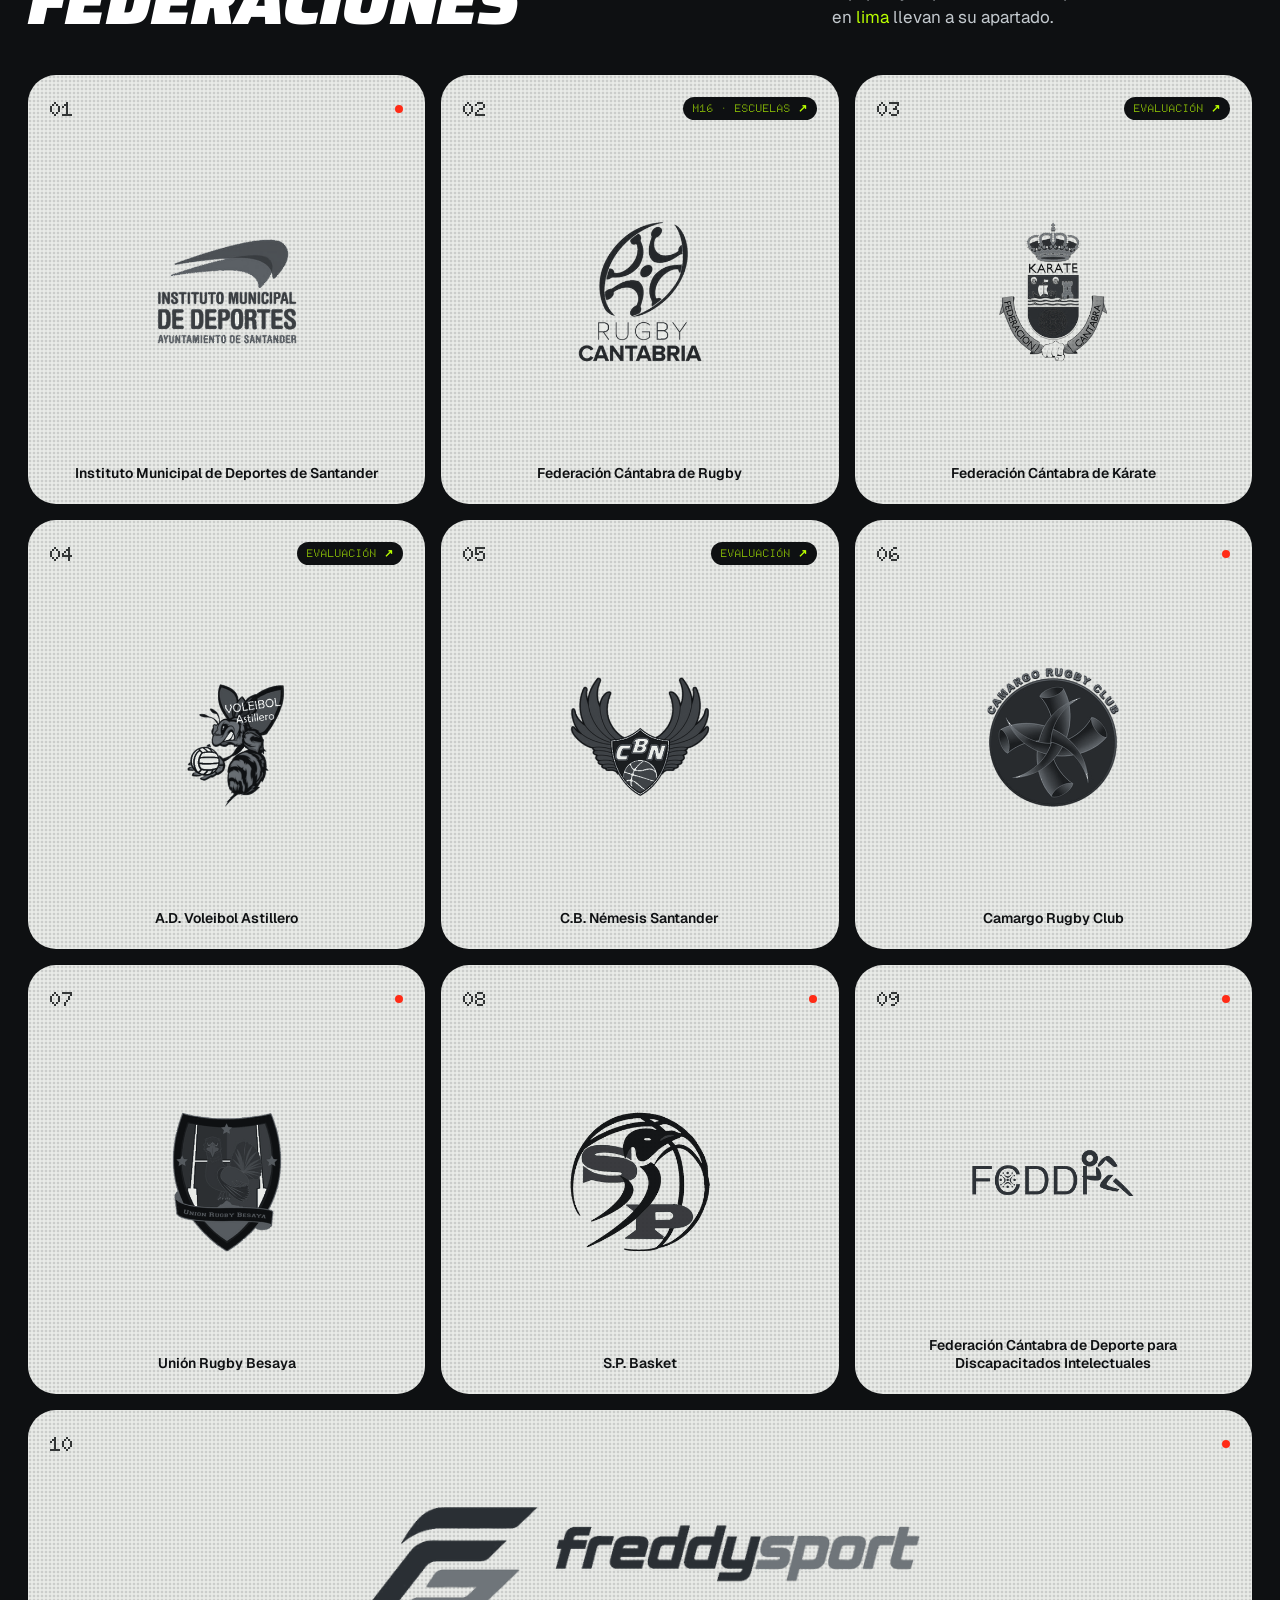
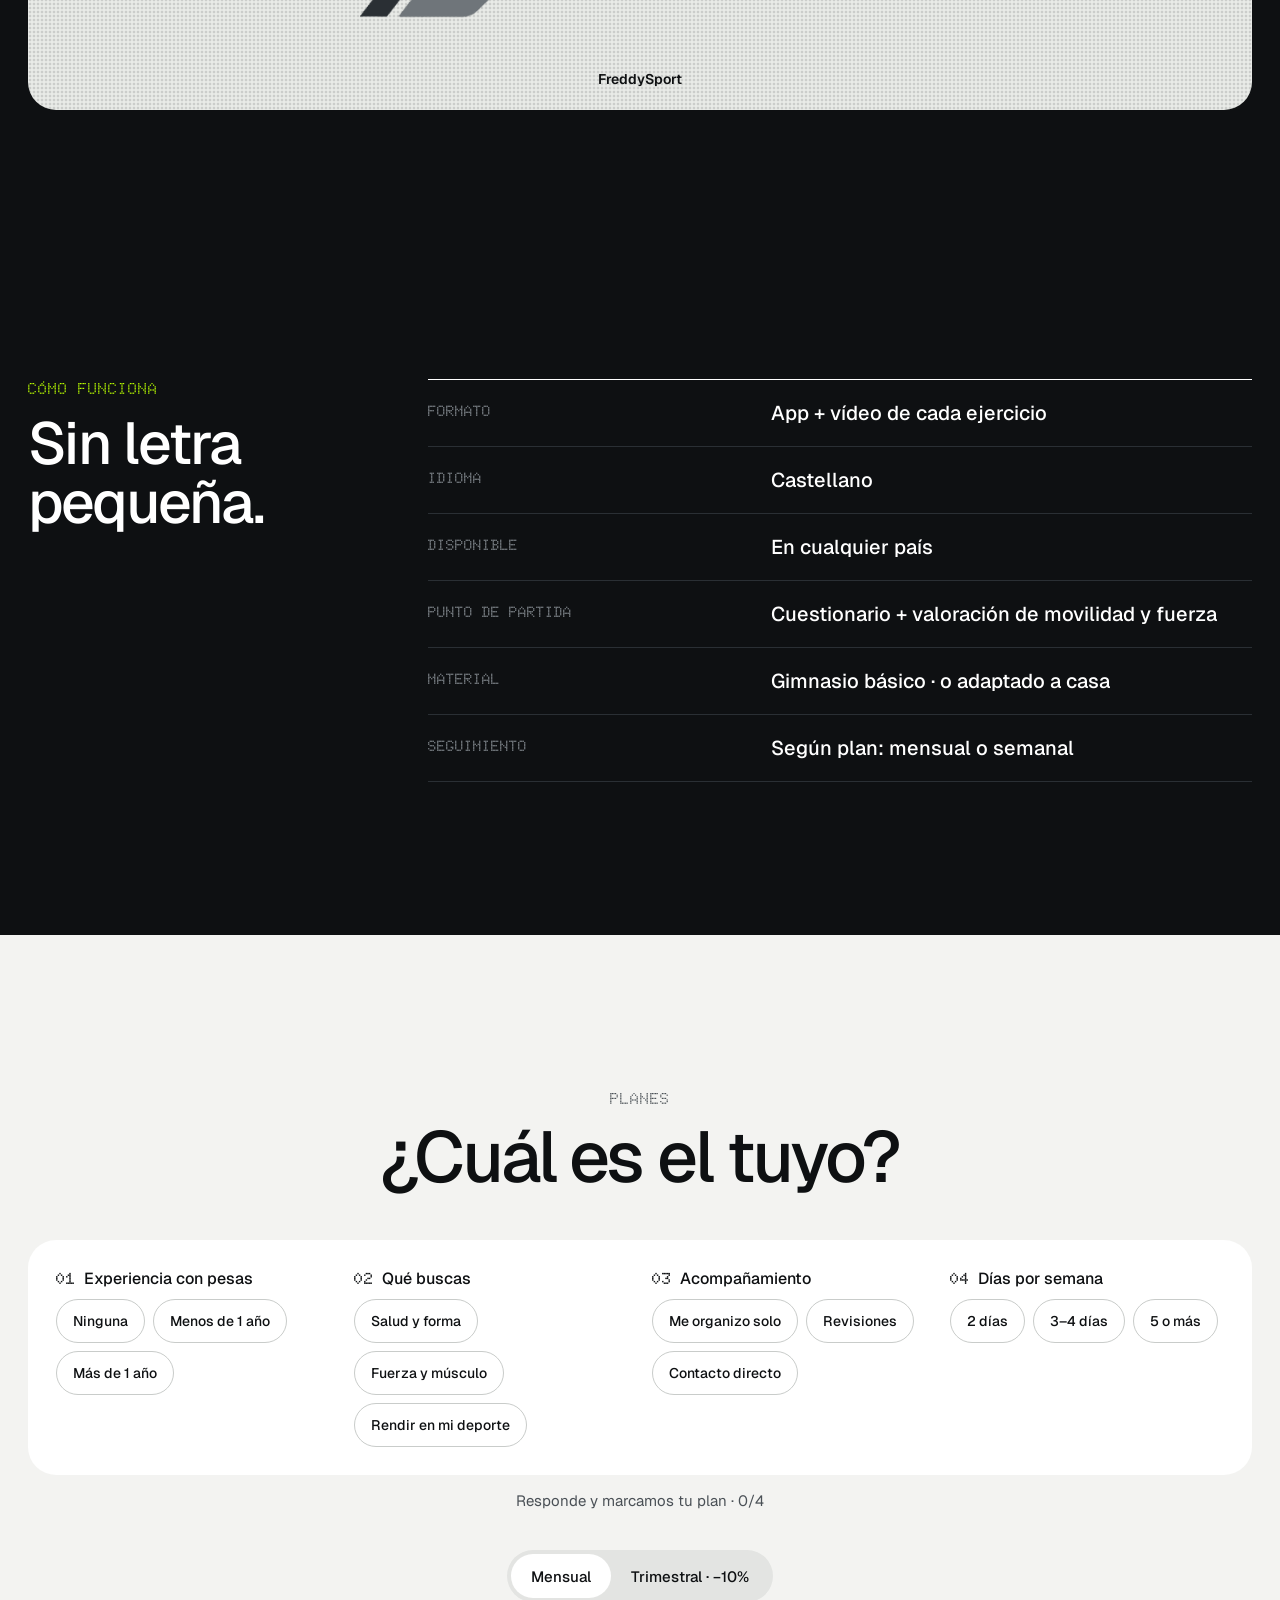
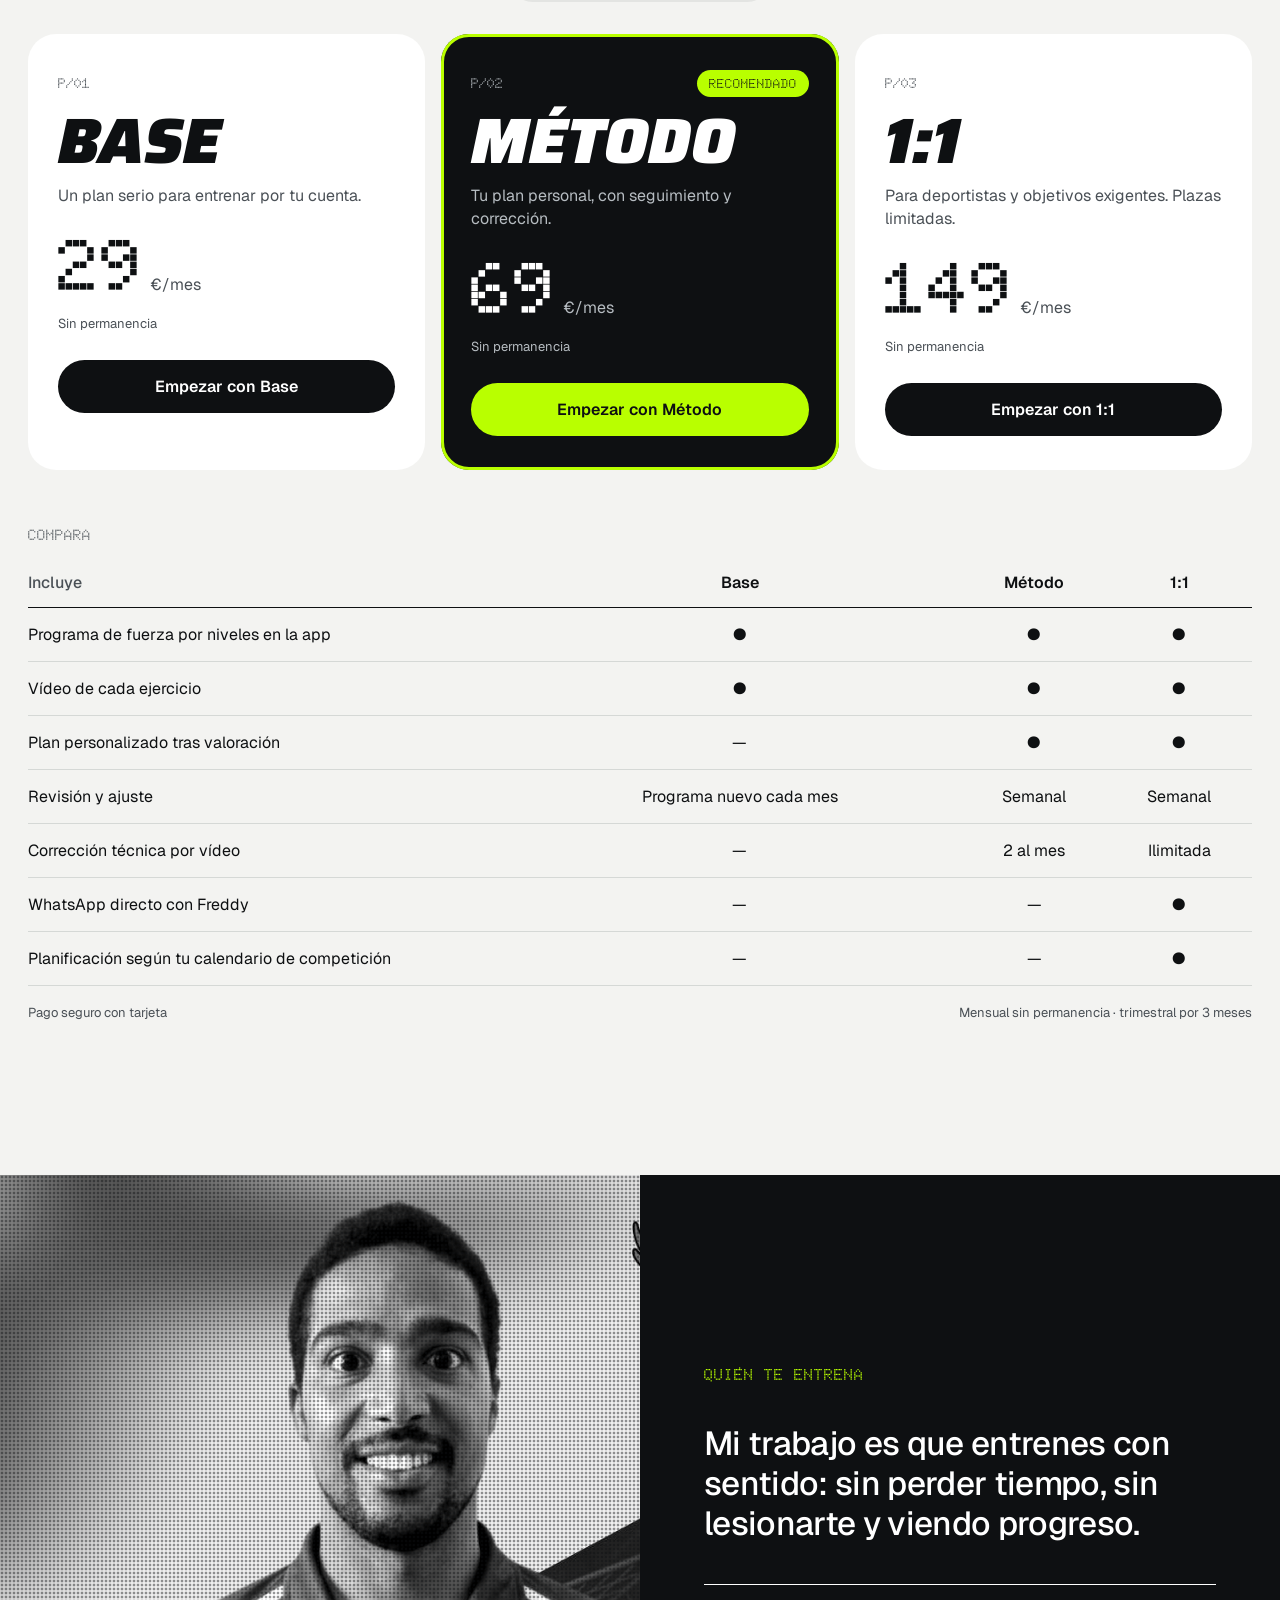
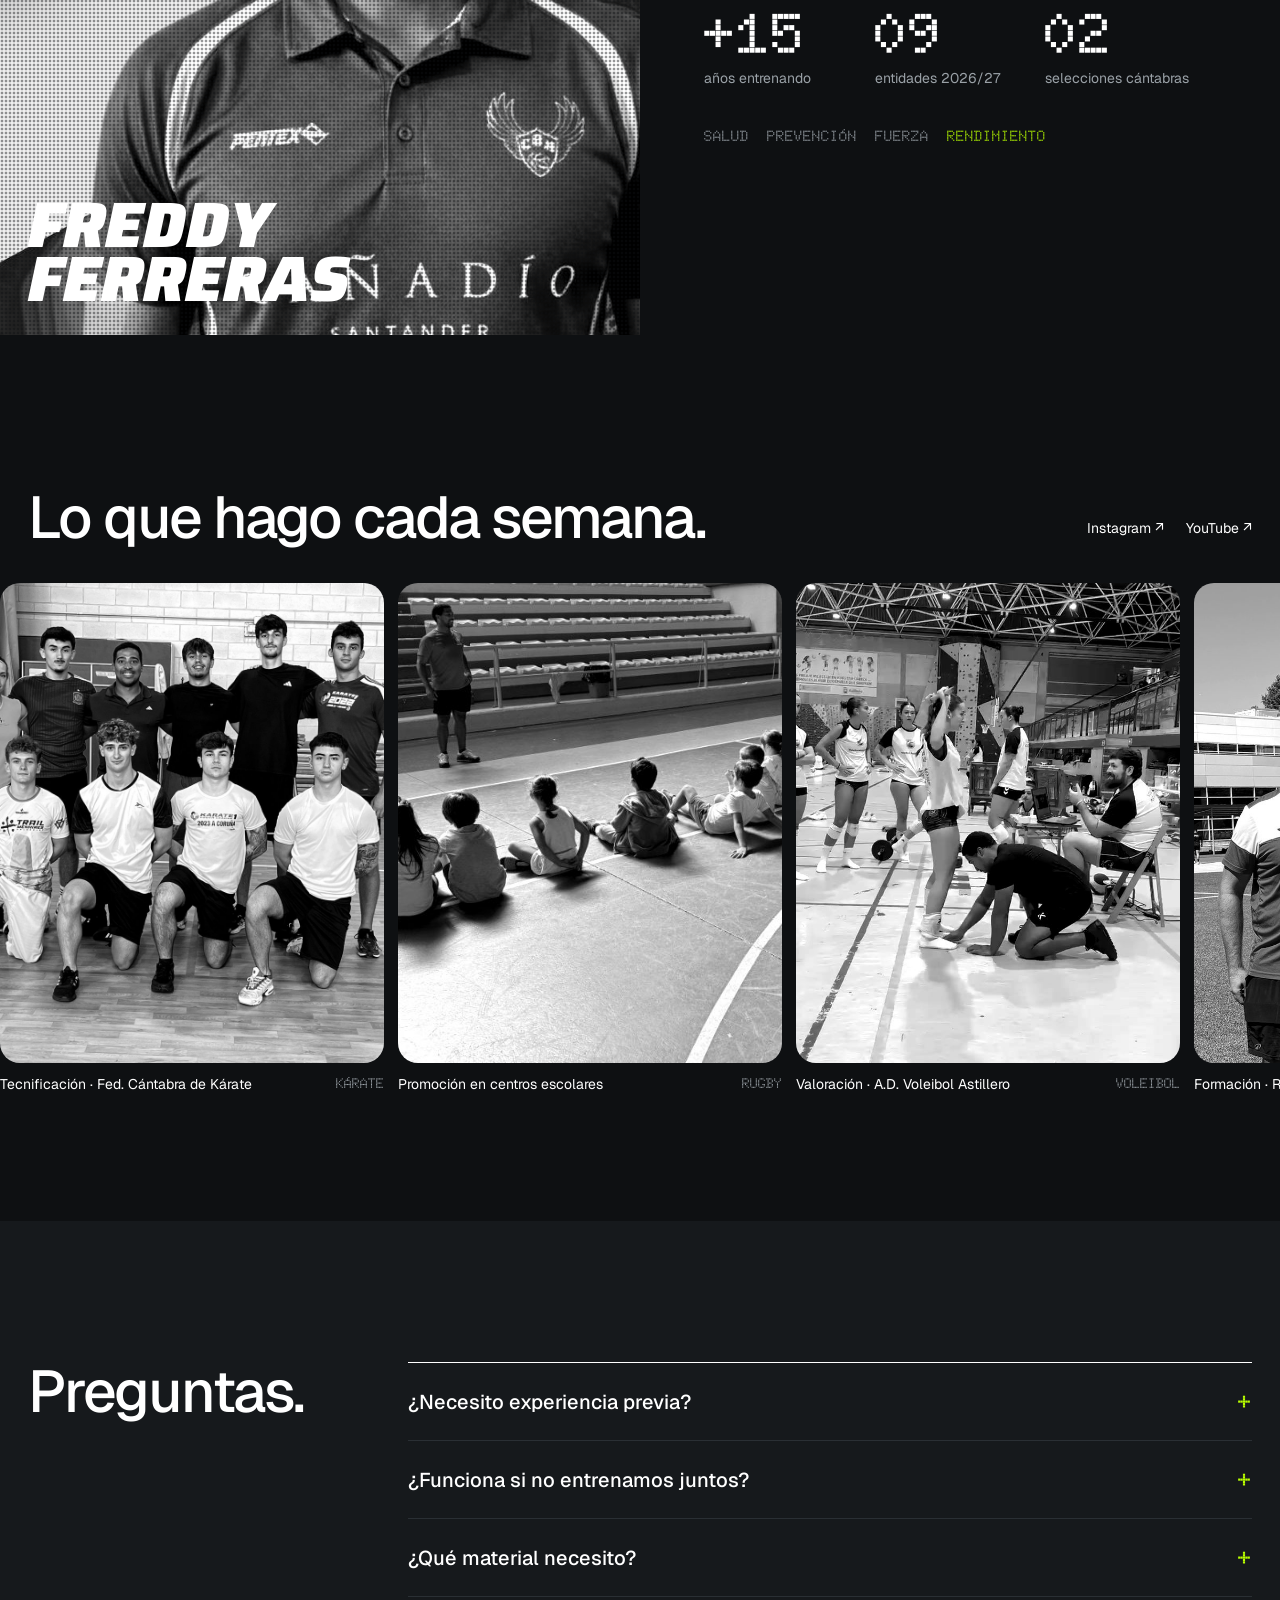
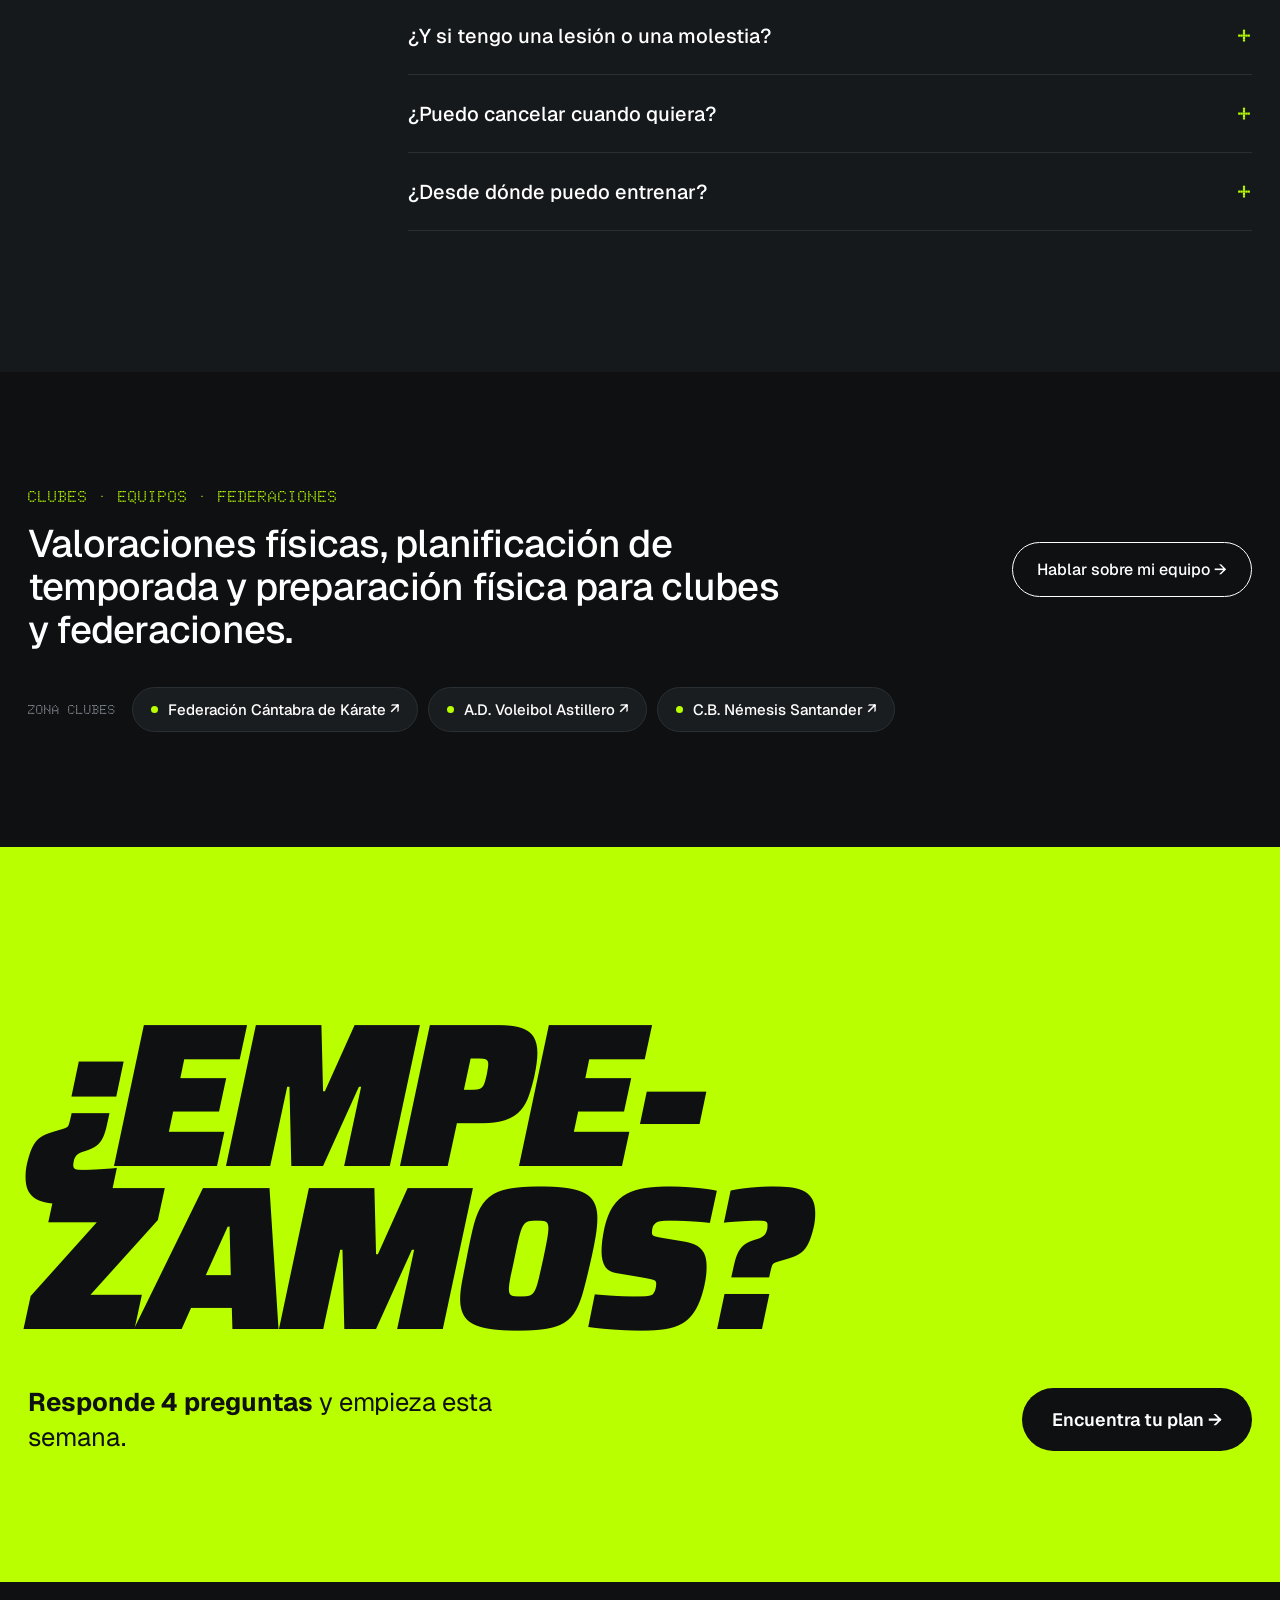
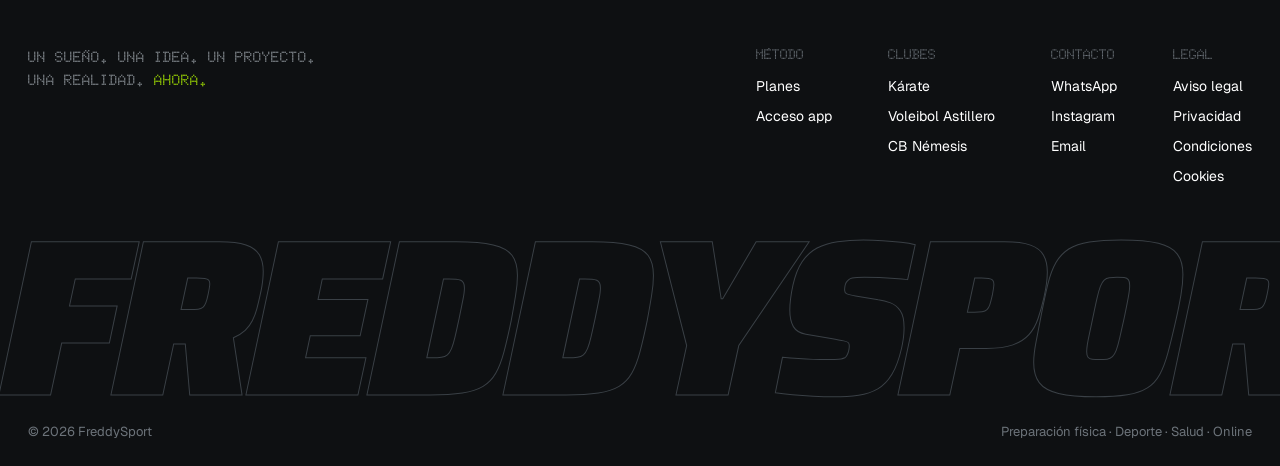
==== commit 461c7bdd: "Clubes: escudo FCDDI, tarjetas sin circulo y tarjeta FreddySport" ====
--- a/index.html
+++ b/index.html
@@ -38,8 +38,8 @@
 .track{display:flex;width:max-content;animation:marq 28s linear infinite}
 @keyframes marq{to{transform:translateX(-50%)}}
 .appsl{opacity:0;animation:appfade 18s infinite both}.escm,.escx{transition:opacity .25s ease,transform .25s ease}.escx{opacity:0}.esct:hover .escm{opacity:0;transform:scale(1.2)}.esct:hover .escx{opacity:1;transform:scale(1.2)}.esct .ht{transition:opacity .25s}.esct:hover .ht{opacity:0!important}
-.escgrid{grid-template-columns:repeat(3,minmax(0,1fr));gap:16px}.esct{aspect-ratio:1/1.08;transition:background .2s,transform .2s}.esclink:hover{background:#353b41!important;transform:translateY(-3px)}.esclink:focus-visible{outline:3px solid #b9ff00;outline-offset:3px}
-@media (max-width:700px){.escgrid{grid-template-columns:repeat(2,minmax(0,1fr));gap:10px}.esct{aspect-ratio:auto!important}.escc{width:74%!important}.esct:last-child{grid-column:1/-1}.esct:last-child .escc{width:140px!important}.evalpill{font-size:9px!important;padding:4px 7px!important}}
+.escgrid{grid-template-columns:repeat(3,minmax(0,1fr));gap:16px}.esct{aspect-ratio:1/1.08;transition:background .2s,transform .2s}.esclink:hover{background:#dfe2de!important;transform:translateY(-3px)}.esclink:focus-visible{outline:3px solid #b9ff00;outline-offset:3px}.escfs{grid-column:1/-1;aspect-ratio:auto!important;min-height:300px}.escfs .escc{width:min(60%,560px)!important;aspect-ratio:4.9!important;overflow:visible!important}.escfs .escc img{left:0!important;top:0!important;width:100%!important;height:100%!important}
+@media (max-width:700px){.escgrid{grid-template-columns:repeat(2,minmax(0,1fr));gap:10px}.esct{aspect-ratio:auto!important}.escc{width:74%!important}.escfs{grid-column:auto;min-height:0}.escfs .escc{width:92%!important}.evalpill{font-size:9px!important;padding:4px 7px!important}}
 @keyframes appfade{0%{opacity:0}3%{opacity:1}16.6%{opacity:1}19.6%{opacity:0}100%{opacity:0}}@media (prefers-reduced-motion: reduce){.appsl{animation:none}.appsl:first-of-type{opacity:1}}
 
 @supports (animation-timeline: view()){
@@ -169,15 +169,16 @@
 <p style="margin: 0; max-width: 420px; font-size: 17px; line-height: 1.5; color: #c3c9ce">El mismo método que aplico cada semana con estos equipos y deportistas de competición. Los marcados en <span style="color: #b9ff00">lima</span> llevan a su apartado.</p>
 </div>
 <div class="escgrid" style="margin-top: 44px; display: grid">
-<div class="esct" style="position: relative; overflow: hidden; background: #2a2f34; color: #ffffff; text-decoration: none; border-radius: 28px; display: flex; flex-direction: column; justify-content: space-between; gap: 14px; padding: clamp(16px, 2vw, 22px)"><div style="display: flex; justify-content: space-between; align-items: center; gap: 8px"><span class="m" style="font-weight: 900; font-size: 20px; color: #b9ff00">01</span><span style="width: 8px; height: 8px; border-radius: 50%; background: #b9ff00"></span></div><div class="escc" style="position: relative; flex: none; margin: 0 auto; width: min(62%, 220px); aspect-ratio: 1; border-radius: 50%; background: #e9ebe8; display: flex; align-items: center; justify-content: center; overflow: hidden"><div class="ht" aria-hidden="true" style="opacity: 0.22"></div><img class="escm" src="assets/escudos/u-EMR.png" alt="Escudo de Instituto Municipal de Deportes de Santander" loading="lazy" style="position: absolute; left: 13%; top: 13%; width: 74%; height: 74%; object-fit: contain"><img class="escx" src="assets/escudos/EMR.png" alt="" aria-hidden="true" loading="lazy" style="position: absolute; left: 13%; top: 13%; width: 74%; height: 74%; object-fit: contain"></div><span style="font-size: 14px; font-weight: 500; line-height: 1.3; text-align: center; color: #dfe2de">Instituto Municipal de Deportes de Santander</span></div>
-<a href="https://script.google.com/macros/s/AKfycbzk420SjpFibTkHgoQGRRZhm-JQQSLgmP8powSzASWPcEAPQgOfpCvL2oARD_LZJR8W/exec" target="_top" aria-label="Federación Cántabra de Rugby: ver apartado" class="esct esclink" style="position: relative; overflow: hidden; background: #2a2f34; color: #ffffff; text-decoration: none; border-radius: 28px; display: flex; flex-direction: column; justify-content: space-between; gap: 14px; padding: clamp(16px, 2vw, 22px)"><div style="display: flex; justify-content: space-between; align-items: center; gap: 8px"><span class="m" style="font-weight: 900; font-size: 20px; color: #b9ff00">02</span><span class="m evalpill" style="font-weight: 700; font-size: 11px; white-space: nowrap; background: #b9ff00; color: #0e1012; padding: 5px 10px; border-radius: 999px">M16 · ESCUELAS ↗</span></div><div class="escc" style="position: relative; flex: none; margin: 0 auto; width: min(62%, 220px); aspect-ratio: 1; border-radius: 50%; background: #e9ebe8; display: flex; align-items: center; justify-content: center; overflow: hidden"><div class="ht" aria-hidden="true" style="opacity: 0.22"></div><img class="escm" src="assets/escudos/u-FCR.png" alt="Escudo de Federación Cántabra de Rugby" loading="lazy" style="position: absolute; left: 13%; top: 13%; width: 74%; height: 74%; object-fit: contain"><img class="escx" src="assets/escudos/FCR.png" alt="" aria-hidden="true" loading="lazy" style="position: absolute; left: 13%; top: 13%; width: 74%; height: 74%; object-fit: contain"></div><span style="font-size: 14px; font-weight: 500; line-height: 1.3; text-align: center; color: #dfe2de">Federación Cántabra de Rugby</span></a>
-<a href="https://script.google.com/macros/s/AKfycbwsb523z9Y-MONm6ic_RP7Mg4rVfeW0y-dATi9klnHmt0DE0D-1ArjrHc_Hy_hVYAF1/exec" target="_top" aria-label="Federación Cántabra de Kárate: ver evaluación" class="esct esclink" style="position: relative; overflow: hidden; background: #2a2f34; color: #ffffff; text-decoration: none; border-radius: 28px; display: flex; flex-direction: column; justify-content: space-between; gap: 14px; padding: clamp(16px, 2vw, 22px)"><div style="display: flex; justify-content: space-between; align-items: center; gap: 8px"><span class="m" style="font-weight: 900; font-size: 20px; color: #b9ff00">03</span><span class="m evalpill" style="font-weight: 700; font-size: 11px; white-space: nowrap; background: #b9ff00; color: #0e1012; padding: 5px 10px; border-radius: 999px">EVALUACIÓN ↗</span></div><div class="escc" style="position: relative; flex: none; margin: 0 auto; width: min(62%, 220px); aspect-ratio: 1; border-radius: 50%; background: #e9ebe8; display: flex; align-items: center; justify-content: center; overflow: hidden"><div class="ht" aria-hidden="true" style="opacity: 0.22"></div><img class="escm" src="assets/escudos/u-FCK.png" alt="Escudo de Federación Cántabra de Kárate" loading="lazy" style="position: absolute; left: 13%; top: 13%; width: 74%; height: 74%; object-fit: contain"><img class="escx" src="assets/escudos/FCK.png" alt="" aria-hidden="true" loading="lazy" style="position: absolute; left: 13%; top: 13%; width: 74%; height: 74%; object-fit: contain"></div><span style="font-size: 14px; font-weight: 500; line-height: 1.3; text-align: center; color: #dfe2de">Federación Cántabra de Kárate</span></a>
-<a href="https://script.google.com/macros/s/AKfycbwX252dH72xFy3N2sdVQmWBFqdSnBII12X-xO9DBWxlq3ZrJej0Pwage6gqCt-qpHeO/exec" target="_top" aria-label="A.D. Voleibol Astillero: ver evaluación" class="esct esclink" style="position: relative; overflow: hidden; background: #2a2f34; color: #ffffff; text-decoration: none; border-radius: 28px; display: flex; flex-direction: column; justify-content: space-between; gap: 14px; padding: clamp(16px, 2vw, 22px)"><div style="display: flex; justify-content: space-between; align-items: center; gap: 8px"><span class="m" style="font-weight: 900; font-size: 20px; color: #b9ff00">04</span><span class="m evalpill" style="font-weight: 700; font-size: 11px; white-space: nowrap; background: #b9ff00; color: #0e1012; padding: 5px 10px; border-radius: 999px">EVALUACIÓN ↗</span></div><div class="escc" style="position: relative; flex: none; margin: 0 auto; width: min(62%, 220px); aspect-ratio: 1; border-radius: 50%; background: #e9ebe8; display: flex; align-items: center; justify-content: center; overflow: hidden"><div class="ht" aria-hidden="true" style="opacity: 0.22"></div><img class="escm" src="assets/escudos/u-AVA.png" alt="Escudo de A.D. Voleibol Astillero" loading="lazy" style="position: absolute; left: 13%; top: 13%; width: 74%; height: 74%; object-fit: contain"><img class="escx" src="assets/escudos/AVA.png" alt="" aria-hidden="true" loading="lazy" style="position: absolute; left: 13%; top: 13%; width: 74%; height: 74%; object-fit: contain"></div><span style="font-size: 14px; font-weight: 500; line-height: 1.3; text-align: center; color: #dfe2de">A.D. Voleibol Astillero</span></a>
-<a href="https://script.google.com/macros/s/AKfycbzUZj86d1kng7bqwDReyTHlv_kxZOxiuyT4XftMwos_Ts2MxvbjLIc1DMgPwRS05XMhVA/exec" target="_top" aria-label="C.B. Némesis Santander: ver evaluación" class="esct esclink" style="position: relative; overflow: hidden; background: #2a2f34; color: #ffffff; text-decoration: none; border-radius: 28px; display: flex; flex-direction: column; justify-content: space-between; gap: 14px; padding: clamp(16px, 2vw, 22px)"><div style="display: flex; justify-content: space-between; align-items: center; gap: 8px"><span class="m" style="font-weight: 900; font-size: 20px; color: #b9ff00">05</span><span class="m evalpill" style="font-weight: 700; font-size: 11px; white-space: nowrap; background: #b9ff00; color: #0e1012; padding: 5px 10px; border-radius: 999px">EVALUACIÓN ↗</span></div><div class="escc" style="position: relative; flex: none; margin: 0 auto; width: min(62%, 220px); aspect-ratio: 1; border-radius: 50%; background: #e9ebe8; display: flex; align-items: center; justify-content: center; overflow: hidden"><div class="ht" aria-hidden="true" style="opacity: 0.22"></div><img class="escm" src="assets/escudos/u-CBN.png" alt="Escudo de C.B. Némesis Santander" loading="lazy" style="position: absolute; left: 13%; top: 13%; width: 74%; height: 74%; object-fit: contain"><img class="escx" src="assets/escudos/CBN.png" alt="" aria-hidden="true" loading="lazy" style="position: absolute; left: 13%; top: 13%; width: 74%; height: 74%; object-fit: contain"></div><span style="font-size: 14px; font-weight: 500; line-height: 1.3; text-align: center; color: #dfe2de">C.B. Némesis Santander</span></a>
-<div class="esct" style="position: relative; overflow: hidden; background: #2a2f34; color: #ffffff; text-decoration: none; border-radius: 28px; display: flex; flex-direction: column; justify-content: space-between; gap: 14px; padding: clamp(16px, 2vw, 22px)"><div style="display: flex; justify-content: space-between; align-items: center; gap: 8px"><span class="m" style="font-weight: 900; font-size: 20px; color: #b9ff00">06</span><span style="width: 8px; height: 8px; border-radius: 50%; background: #b9ff00"></span></div><div class="escc" style="position: relative; flex: none; margin: 0 auto; width: min(62%, 220px); aspect-ratio: 1; border-radius: 50%; background: #e9ebe8; display: flex; align-items: center; justify-content: center; overflow: hidden"><div class="ht" aria-hidden="true" style="opacity: 0.22"></div><img class="escm" src="assets/escudos/u-CRC.png" alt="Escudo de Camargo Rugby Club" loading="lazy" style="position: absolute; left: 13%; top: 13%; width: 74%; height: 74%; object-fit: contain"><img class="escx" src="assets/escudos/CRC.png" alt="" aria-hidden="true" loading="lazy" style="position: absolute; left: 13%; top: 13%; width: 74%; height: 74%; object-fit: contain"></div><span style="font-size: 14px; font-weight: 500; line-height: 1.3; text-align: center; color: #dfe2de">Camargo Rugby Club</span></div>
-<div class="esct" style="position: relative; overflow: hidden; background: #2a2f34; color: #ffffff; text-decoration: none; border-radius: 28px; display: flex; flex-direction: column; justify-content: space-between; gap: 14px; padding: clamp(16px, 2vw, 22px)"><div style="display: flex; justify-content: space-between; align-items: center; gap: 8px"><span class="m" style="font-weight: 900; font-size: 20px; color: #b9ff00">07</span><span style="width: 8px; height: 8px; border-radius: 50%; background: #b9ff00"></span></div><div class="escc" style="position: relative; flex: none; margin: 0 auto; width: min(62%, 220px); aspect-ratio: 1; border-radius: 50%; background: #e9ebe8; display: flex; align-items: center; justify-content: center; overflow: hidden"><div class="ht" aria-hidden="true" style="opacity: 0.22"></div><img class="escm" src="assets/escudos/u-URB.png" alt="Escudo de Unión Rugby Besaya" loading="lazy" style="position: absolute; left: 13%; top: 13%; width: 74%; height: 74%; object-fit: contain"><img class="escx" src="assets/escudos/URB.png" alt="" aria-hidden="true" loading="lazy" style="position: absolute; left: 13%; top: 13%; width: 74%; height: 74%; object-fit: contain"></div><span style="font-size: 14px; font-weight: 500; line-height: 1.3; text-align: center; color: #dfe2de">Unión Rugby Besaya</span></div>
-<div class="esct" style="position: relative; overflow: hidden; background: #2a2f34; color: #ffffff; text-decoration: none; border-radius: 28px; display: flex; flex-direction: column; justify-content: space-between; gap: 14px; padding: clamp(16px, 2vw, 22px)"><div style="display: flex; justify-content: space-between; align-items: center; gap: 8px"><span class="m" style="font-weight: 900; font-size: 20px; color: #b9ff00">08</span><span style="width: 8px; height: 8px; border-radius: 50%; background: #b9ff00"></span></div><div class="escc" style="position: relative; flex: none; margin: 0 auto; width: min(62%, 220px); aspect-ratio: 1; border-radius: 50%; background: #e9ebe8; display: flex; align-items: center; justify-content: center; overflow: hidden"><div class="ht" aria-hidden="true" style="opacity: 0.22"></div><img class="escm" src="assets/escudos/u-SPB.png" alt="Escudo de S.P. Basket" loading="lazy" style="position: absolute; left: 13%; top: 13%; width: 74%; height: 74%; object-fit: contain"><img class="escx" src="assets/escudos/SPB.png" alt="" aria-hidden="true" loading="lazy" style="position: absolute; left: 13%; top: 13%; width: 74%; height: 74%; object-fit: contain"></div><span style="font-size: 14px; font-weight: 500; line-height: 1.3; text-align: center; color: #dfe2de">S.P. Basket</span></div>
-<div class="esct" style="position: relative; overflow: hidden; background: #2a2f34; color: #ffffff; text-decoration: none; border-radius: 28px; display: flex; flex-direction: column; justify-content: space-between; gap: 14px; padding: clamp(16px, 2vw, 22px)"><div style="display: flex; justify-content: space-between; align-items: center; gap: 8px"><span class="m" style="font-weight: 900; font-size: 20px; color: #b9ff00">09</span><span style="width: 8px; height: 8px; border-radius: 50%; background: #b9ff00"></span></div><div class="escc" style="position: relative; flex: none; margin: 0 auto; width: min(62%, 220px); aspect-ratio: 1; border-radius: 50%; background: #e9ebe8; display: flex; align-items: center; justify-content: center; overflow: hidden"><div class="ht" aria-hidden="true" style="opacity: 0.22"></div><span class="s" style="position: relative; font-weight: 900; font-size: clamp(26px, 3.4vw, 46px); line-height: 0.9; text-transform: uppercase; color: #0e1012; text-align: center">Fed.<br>Cánt.</span></div><span style="font-size: 14px; font-weight: 500; line-height: 1.3; text-align: center; color: #dfe2de">Fed. Cántabra de Deportes para Personas con Discapacidad Intelectual</span></div>
+<div class="esct" style="position: relative; overflow: hidden; background: #e9ebe8; color: #0e1012; text-decoration: none; border-radius: 28px; display: flex; flex-direction: column; justify-content: space-between; gap: 14px; padding: clamp(16px, 2vw, 22px)"><div class="ht" aria-hidden="true" style="opacity: 0.22"></div><div style="position: relative; display: flex; justify-content: space-between; align-items: center; gap: 8px"><span class="m" style="font-weight: 900; font-size: 20px; color: #0e1012">01</span><span style="width: 8px; height: 8px; border-radius: 50%; background: #ff2b16"></span></div><div class="escc" style="position: relative; flex: none; margin: 0 auto; width: min(62%, 220px); aspect-ratio: 1; display: flex; align-items: center; justify-content: center; overflow: hidden"><img class="escm" src="assets/escudos/u-EMR.png" alt="Escudo de Instituto Municipal de Deportes de Santander" loading="lazy" style="position: absolute; left: 13%; top: 13%; width: 74%; height: 74%; object-fit: contain"><img class="escx" src="assets/escudos/EMR.png" alt="" aria-hidden="true" loading="lazy" style="position: absolute; left: 13%; top: 13%; width: 74%; height: 74%; object-fit: contain"></div><span style="position: relative; font-size: 14px; font-weight: 600; line-height: 1.3; text-align: center; color: #0e1012">Instituto Municipal de Deportes de Santander</span></div>
+<a href="https://script.google.com/macros/s/AKfycbzk420SjpFibTkHgoQGRRZhm-JQQSLgmP8powSzASWPcEAPQgOfpCvL2oARD_LZJR8W/exec" target="_top" aria-label="Federación Cántabra de Rugby: ver apartado" class="esct esclink" style="position: relative; overflow: hidden; background: #e9ebe8; color: #0e1012; text-decoration: none; border-radius: 28px; display: flex; flex-direction: column; justify-content: space-between; gap: 14px; padding: clamp(16px, 2vw, 22px)"><div class="ht" aria-hidden="true" style="opacity: 0.22"></div><div style="position: relative; display: flex; justify-content: space-between; align-items: center; gap: 8px"><span class="m" style="font-weight: 900; font-size: 20px; color: #0e1012">02</span><span class="m evalpill" style="font-weight: 700; font-size: 11px; white-space: nowrap; background: #0e1012; color: #b9ff00; padding: 5px 10px; border-radius: 999px">M16 · ESCUELAS ↗</span></div><div class="escc" style="position: relative; flex: none; margin: 0 auto; width: min(62%, 220px); aspect-ratio: 1; display: flex; align-items: center; justify-content: center; overflow: hidden"><img class="escm" src="assets/escudos/u-FCR.png" alt="Escudo de Federación Cántabra de Rugby" loading="lazy" style="position: absolute; left: 13%; top: 13%; width: 74%; height: 74%; object-fit: contain"><img class="escx" src="assets/escudos/FCR.png" alt="" aria-hidden="true" loading="lazy" style="position: absolute; left: 13%; top: 13%; width: 74%; height: 74%; object-fit: contain"></div><span style="position: relative; font-size: 14px; font-weight: 600; line-height: 1.3; text-align: center; color: #0e1012">Federación Cántabra de Rugby</span></a>
+<a href="https://script.google.com/macros/s/AKfycbwsb523z9Y-MONm6ic_RP7Mg4rVfeW0y-dATi9klnHmt0DE0D-1ArjrHc_Hy_hVYAF1/exec" target="_top" aria-label="Federación Cántabra de Kárate: ver evaluación" class="esct esclink" style="position: relative; overflow: hidden; background: #e9ebe8; color: #0e1012; text-decoration: none; border-radius: 28px; display: flex; flex-direction: column; justify-content: space-between; gap: 14px; padding: clamp(16px, 2vw, 22px)"><div class="ht" aria-hidden="true" style="opacity: 0.22"></div><div style="position: relative; display: flex; justify-content: space-between; align-items: center; gap: 8px"><span class="m" style="font-weight: 900; font-size: 20px; color: #0e1012">03</span><span class="m evalpill" style="font-weight: 700; font-size: 11px; white-space: nowrap; background: #0e1012; color: #b9ff00; padding: 5px 10px; border-radius: 999px">EVALUACIÓN ↗</span></div><div class="escc" style="position: relative; flex: none; margin: 0 auto; width: min(62%, 220px); aspect-ratio: 1; display: flex; align-items: center; justify-content: center; overflow: hidden"><img class="escm" src="assets/escudos/u-FCK.png" alt="Escudo de Federación Cántabra de Kárate" loading="lazy" style="position: absolute; left: 13%; top: 13%; width: 74%; height: 74%; object-fit: contain"><img class="escx" src="assets/escudos/FCK.png" alt="" aria-hidden="true" loading="lazy" style="position: absolute; left: 13%; top: 13%; width: 74%; height: 74%; object-fit: contain"></div><span style="position: relative; font-size: 14px; font-weight: 600; line-height: 1.3; text-align: center; color: #0e1012">Federación Cántabra de Kárate</span></a>
+<a href="https://script.google.com/macros/s/AKfycbwX252dH72xFy3N2sdVQmWBFqdSnBII12X-xO9DBWxlq3ZrJej0Pwage6gqCt-qpHeO/exec" target="_top" aria-label="A.D. Voleibol Astillero: ver evaluación" class="esct esclink" style="position: relative; overflow: hidden; background: #e9ebe8; color: #0e1012; text-decoration: none; border-radius: 28px; display: flex; flex-direction: column; justify-content: space-between; gap: 14px; padding: clamp(16px, 2vw, 22px)"><div class="ht" aria-hidden="true" style="opacity: 0.22"></div><div style="position: relative; display: flex; justify-content: space-between; align-items: center; gap: 8px"><span class="m" style="font-weight: 900; font-size: 20px; color: #0e1012">04</span><span class="m evalpill" style="font-weight: 700; font-size: 11px; white-space: nowrap; background: #0e1012; color: #b9ff00; padding: 5px 10px; border-radius: 999px">EVALUACIÓN ↗</span></div><div class="escc" style="position: relative; flex: none; margin: 0 auto; width: min(62%, 220px); aspect-ratio: 1; display: flex; align-items: center; justify-content: center; overflow: hidden"><img class="escm" src="assets/escudos/u-AVA.png" alt="Escudo de A.D. Voleibol Astillero" loading="lazy" style="position: absolute; left: 13%; top: 13%; width: 74%; height: 74%; object-fit: contain"><img class="escx" src="assets/escudos/AVA.png" alt="" aria-hidden="true" loading="lazy" style="position: absolute; left: 13%; top: 13%; width: 74%; height: 74%; object-fit: contain"></div><span style="position: relative; font-size: 14px; font-weight: 600; line-height: 1.3; text-align: center; color: #0e1012">A.D. Voleibol Astillero</span></a>
+<a href="https://script.google.com/macros/s/AKfycbzUZj86d1kng7bqwDReyTHlv_kxZOxiuyT4XftMwos_Ts2MxvbjLIc1DMgPwRS05XMhVA/exec" target="_top" aria-label="C.B. Némesis Santander: ver evaluación" class="esct esclink" style="position: relative; overflow: hidden; background: #e9ebe8; color: #0e1012; text-decoration: none; border-radius: 28px; display: flex; flex-direction: column; justify-content: space-between; gap: 14px; padding: clamp(16px, 2vw, 22px)"><div class="ht" aria-hidden="true" style="opacity: 0.22"></div><div style="position: relative; display: flex; justify-content: space-between; align-items: center; gap: 8px"><span class="m" style="font-weight: 900; font-size: 20px; color: #0e1012">05</span><span class="m evalpill" style="font-weight: 700; font-size: 11px; white-space: nowrap; background: #0e1012; color: #b9ff00; padding: 5px 10px; border-radius: 999px">EVALUACIÓN ↗</span></div><div class="escc" style="position: relative; flex: none; margin: 0 auto; width: min(62%, 220px); aspect-ratio: 1; display: flex; align-items: center; justify-content: center; overflow: hidden"><img class="escm" src="assets/escudos/u-CBN.png" alt="Escudo de C.B. Némesis Santander" loading="lazy" style="position: absolute; left: 13%; top: 13%; width: 74%; height: 74%; object-fit: contain"><img class="escx" src="assets/escudos/CBN.png" alt="" aria-hidden="true" loading="lazy" style="position: absolute; left: 13%; top: 13%; width: 74%; height: 74%; object-fit: contain"></div><span style="position: relative; font-size: 14px; font-weight: 600; line-height: 1.3; text-align: center; color: #0e1012">C.B. Némesis Santander</span></a>
+<div class="esct" style="position: relative; overflow: hidden; background: #e9ebe8; color: #0e1012; text-decoration: none; border-radius: 28px; display: flex; flex-direction: column; justify-content: space-between; gap: 14px; padding: clamp(16px, 2vw, 22px)"><div class="ht" aria-hidden="true" style="opacity: 0.22"></div><div style="position: relative; display: flex; justify-content: space-between; align-items: center; gap: 8px"><span class="m" style="font-weight: 900; font-size: 20px; color: #0e1012">06</span><span style="width: 8px; height: 8px; border-radius: 50%; background: #ff2b16"></span></div><div class="escc" style="position: relative; flex: none; margin: 0 auto; width: min(62%, 220px); aspect-ratio: 1; display: flex; align-items: center; justify-content: center; overflow: hidden"><img class="escm" src="assets/escudos/u-CRC.png" alt="Escudo de Camargo Rugby Club" loading="lazy" style="position: absolute; left: 13%; top: 13%; width: 74%; height: 74%; object-fit: contain"><img class="escx" src="assets/escudos/CRC.png" alt="" aria-hidden="true" loading="lazy" style="position: absolute; left: 13%; top: 13%; width: 74%; height: 74%; object-fit: contain"></div><span style="position: relative; font-size: 14px; font-weight: 600; line-height: 1.3; text-align: center; color: #0e1012">Camargo Rugby Club</span></div>
+<div class="esct" style="position: relative; overflow: hidden; background: #e9ebe8; color: #0e1012; text-decoration: none; border-radius: 28px; display: flex; flex-direction: column; justify-content: space-between; gap: 14px; padding: clamp(16px, 2vw, 22px)"><div class="ht" aria-hidden="true" style="opacity: 0.22"></div><div style="position: relative; display: flex; justify-content: space-between; align-items: center; gap: 8px"><span class="m" style="font-weight: 900; font-size: 20px; color: #0e1012">07</span><span style="width: 8px; height: 8px; border-radius: 50%; background: #ff2b16"></span></div><div class="escc" style="position: relative; flex: none; margin: 0 auto; width: min(62%, 220px); aspect-ratio: 1; display: flex; align-items: center; justify-content: center; overflow: hidden"><img class="escm" src="assets/escudos/u-URB.png" alt="Escudo de Unión Rugby Besaya" loading="lazy" style="position: absolute; left: 13%; top: 13%; width: 74%; height: 74%; object-fit: contain"><img class="escx" src="assets/escudos/URB.png" alt="" aria-hidden="true" loading="lazy" style="position: absolute; left: 13%; top: 13%; width: 74%; height: 74%; object-fit: contain"></div><span style="position: relative; font-size: 14px; font-weight: 600; line-height: 1.3; text-align: center; color: #0e1012">Unión Rugby Besaya</span></div>
+<div class="esct" style="position: relative; overflow: hidden; background: #e9ebe8; color: #0e1012; text-decoration: none; border-radius: 28px; display: flex; flex-direction: column; justify-content: space-between; gap: 14px; padding: clamp(16px, 2vw, 22px)"><div class="ht" aria-hidden="true" style="opacity: 0.22"></div><div style="position: relative; display: flex; justify-content: space-between; align-items: center; gap: 8px"><span class="m" style="font-weight: 900; font-size: 20px; color: #0e1012">08</span><span style="width: 8px; height: 8px; border-radius: 50%; background: #ff2b16"></span></div><div class="escc" style="position: relative; flex: none; margin: 0 auto; width: min(62%, 220px); aspect-ratio: 1; display: flex; align-items: center; justify-content: center; overflow: hidden"><img class="escm" src="assets/escudos/u-SPB.png" alt="Escudo de S.P. Basket" loading="lazy" style="position: absolute; left: 13%; top: 13%; width: 74%; height: 74%; object-fit: contain"><img class="escx" src="assets/escudos/SPB.png" alt="" aria-hidden="true" loading="lazy" style="position: absolute; left: 13%; top: 13%; width: 74%; height: 74%; object-fit: contain"></div><span style="position: relative; font-size: 14px; font-weight: 600; line-height: 1.3; text-align: center; color: #0e1012">S.P. Basket</span></div>
+<div class="esct" style="position: relative; overflow: hidden; background: #e9ebe8; color: #0e1012; text-decoration: none; border-radius: 28px; display: flex; flex-direction: column; justify-content: space-between; gap: 14px; padding: clamp(16px, 2vw, 22px)"><div class="ht" aria-hidden="true" style="opacity: 0.22"></div><div style="position: relative; display: flex; justify-content: space-between; align-items: center; gap: 8px"><span class="m" style="font-weight: 900; font-size: 20px; color: #0e1012">09</span><span style="width: 8px; height: 8px; border-radius: 50%; background: #ff2b16"></span></div><div class="escc" style="position: relative; flex: none; margin: 0 auto; width: min(62%, 220px); aspect-ratio: 1; display: flex; align-items: center; justify-content: center; overflow: hidden"><img class="escm" src="assets/escudos/u-FCDDI.png" alt="Escudo de Federación Cántabra de Deporte para Discapacitados Intelectuales" loading="lazy" style="position: absolute; left: 13%; top: 13%; width: 74%; height: 74%; object-fit: contain"><img class="escx" src="assets/escudos/FCDDI.png" alt="" aria-hidden="true" loading="lazy" style="position: absolute; left: 13%; top: 13%; width: 74%; height: 74%; object-fit: contain"></div><span style="position: relative; font-size: 14px; font-weight: 600; line-height: 1.3; text-align: center; color: #0e1012">Federación Cántabra de Deporte para Discapacitados Intelectuales</span></div>
+<div class="esct escfs" style="position: relative; overflow: hidden; background: #e9ebe8; color: #0e1012; text-decoration: none; border-radius: 28px; display: flex; flex-direction: column; justify-content: space-between; gap: 14px; padding: clamp(16px, 2vw, 22px)"><div class="ht" aria-hidden="true" style="opacity: 0.22"></div><div style="position: relative; display: flex; justify-content: space-between; align-items: center; gap: 8px"><span class="m" style="font-weight: 900; font-size: 20px; color: #0e1012">10</span><span style="width: 8px; height: 8px; border-radius: 50%; background: #ff2b16"></span></div><div class="escc" style="position: relative; flex: none; margin: 0 auto; width: min(62%, 220px); aspect-ratio: 1; display: flex; align-items: center; justify-content: center; overflow: hidden"><img class="escm" src="assets/escudos/u-FS.png" alt="Escudo de FreddySport" loading="lazy" style="position: absolute; left: 13%; top: 13%; width: 74%; height: 74%; object-fit: contain"><img class="escx" src="assets/escudos/FS.png" alt="" aria-hidden="true" loading="lazy" style="position: absolute; left: 13%; top: 13%; width: 74%; height: 74%; object-fit: contain"></div><span style="position: relative; font-size: 14px; font-weight: 600; line-height: 1.3; text-align: center; color: #0e1012">FreddySport</span></div>
 </div>
 </div>
 </section>
